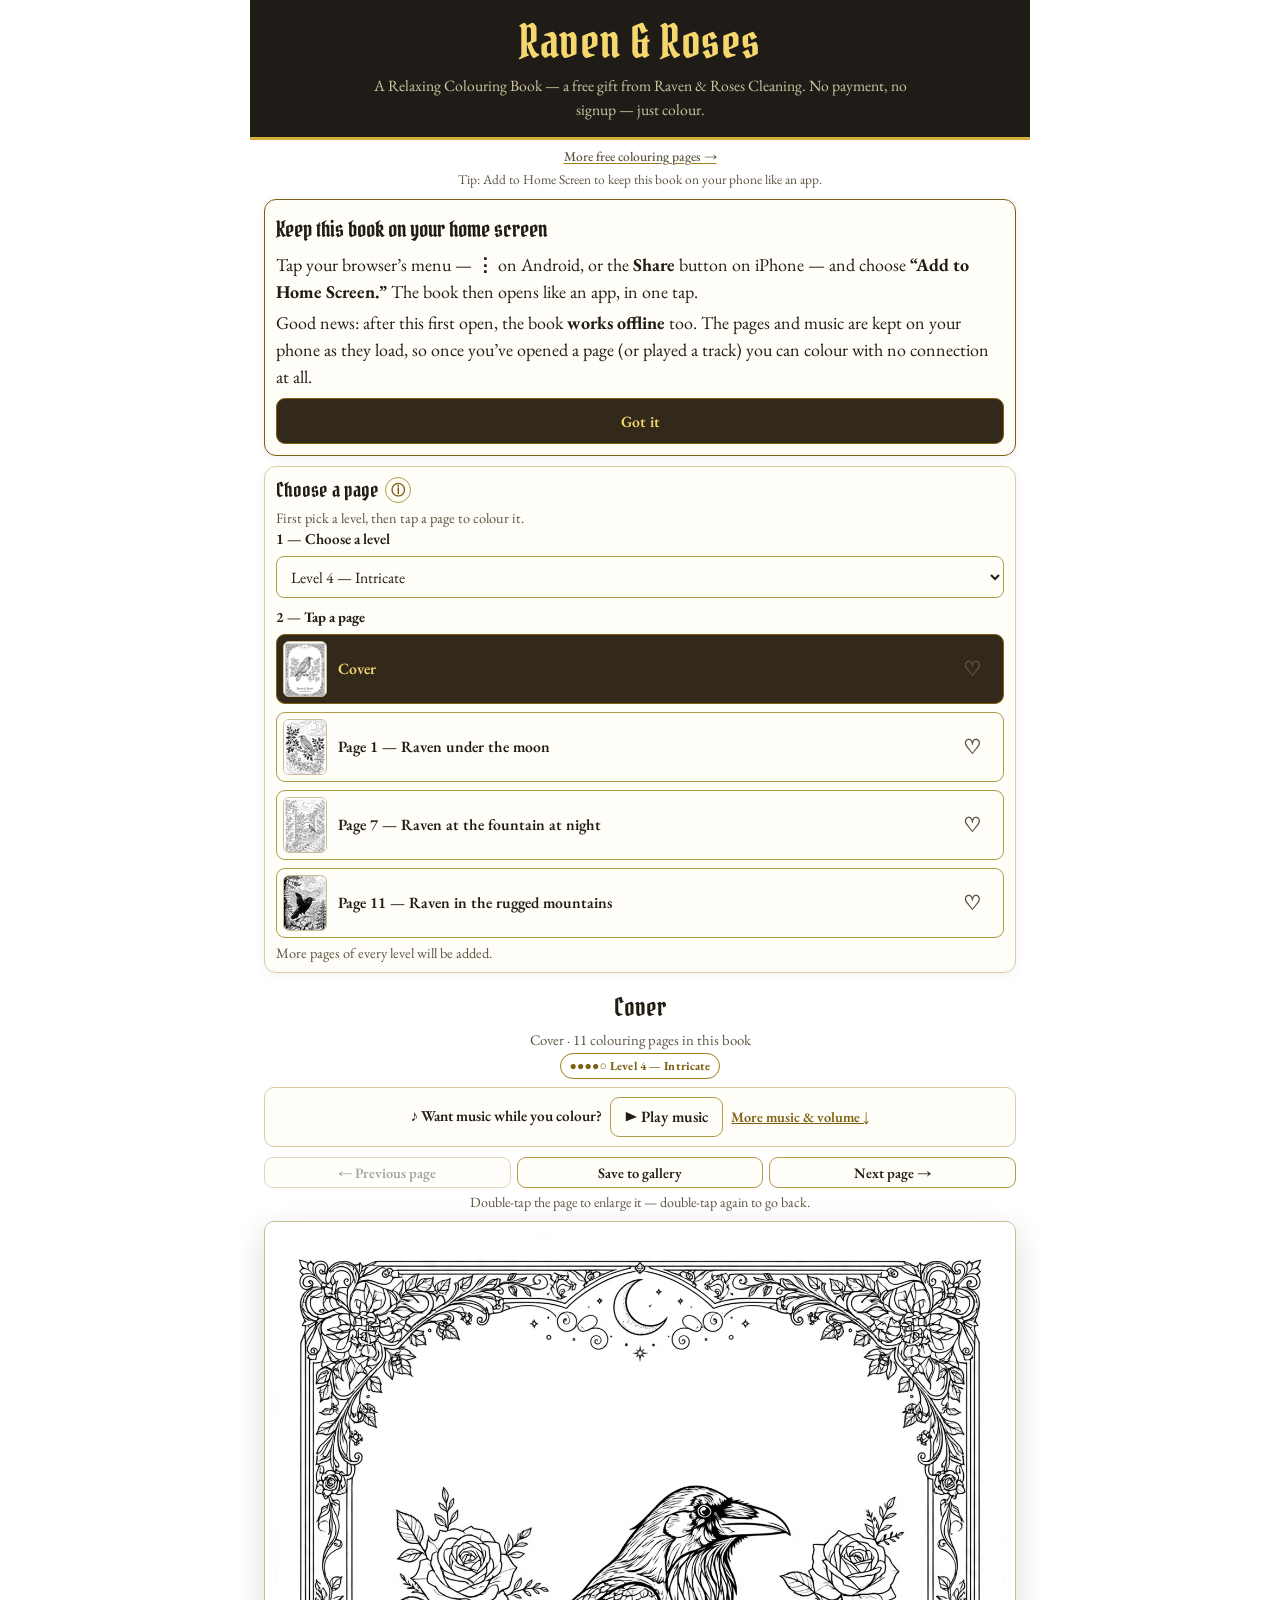
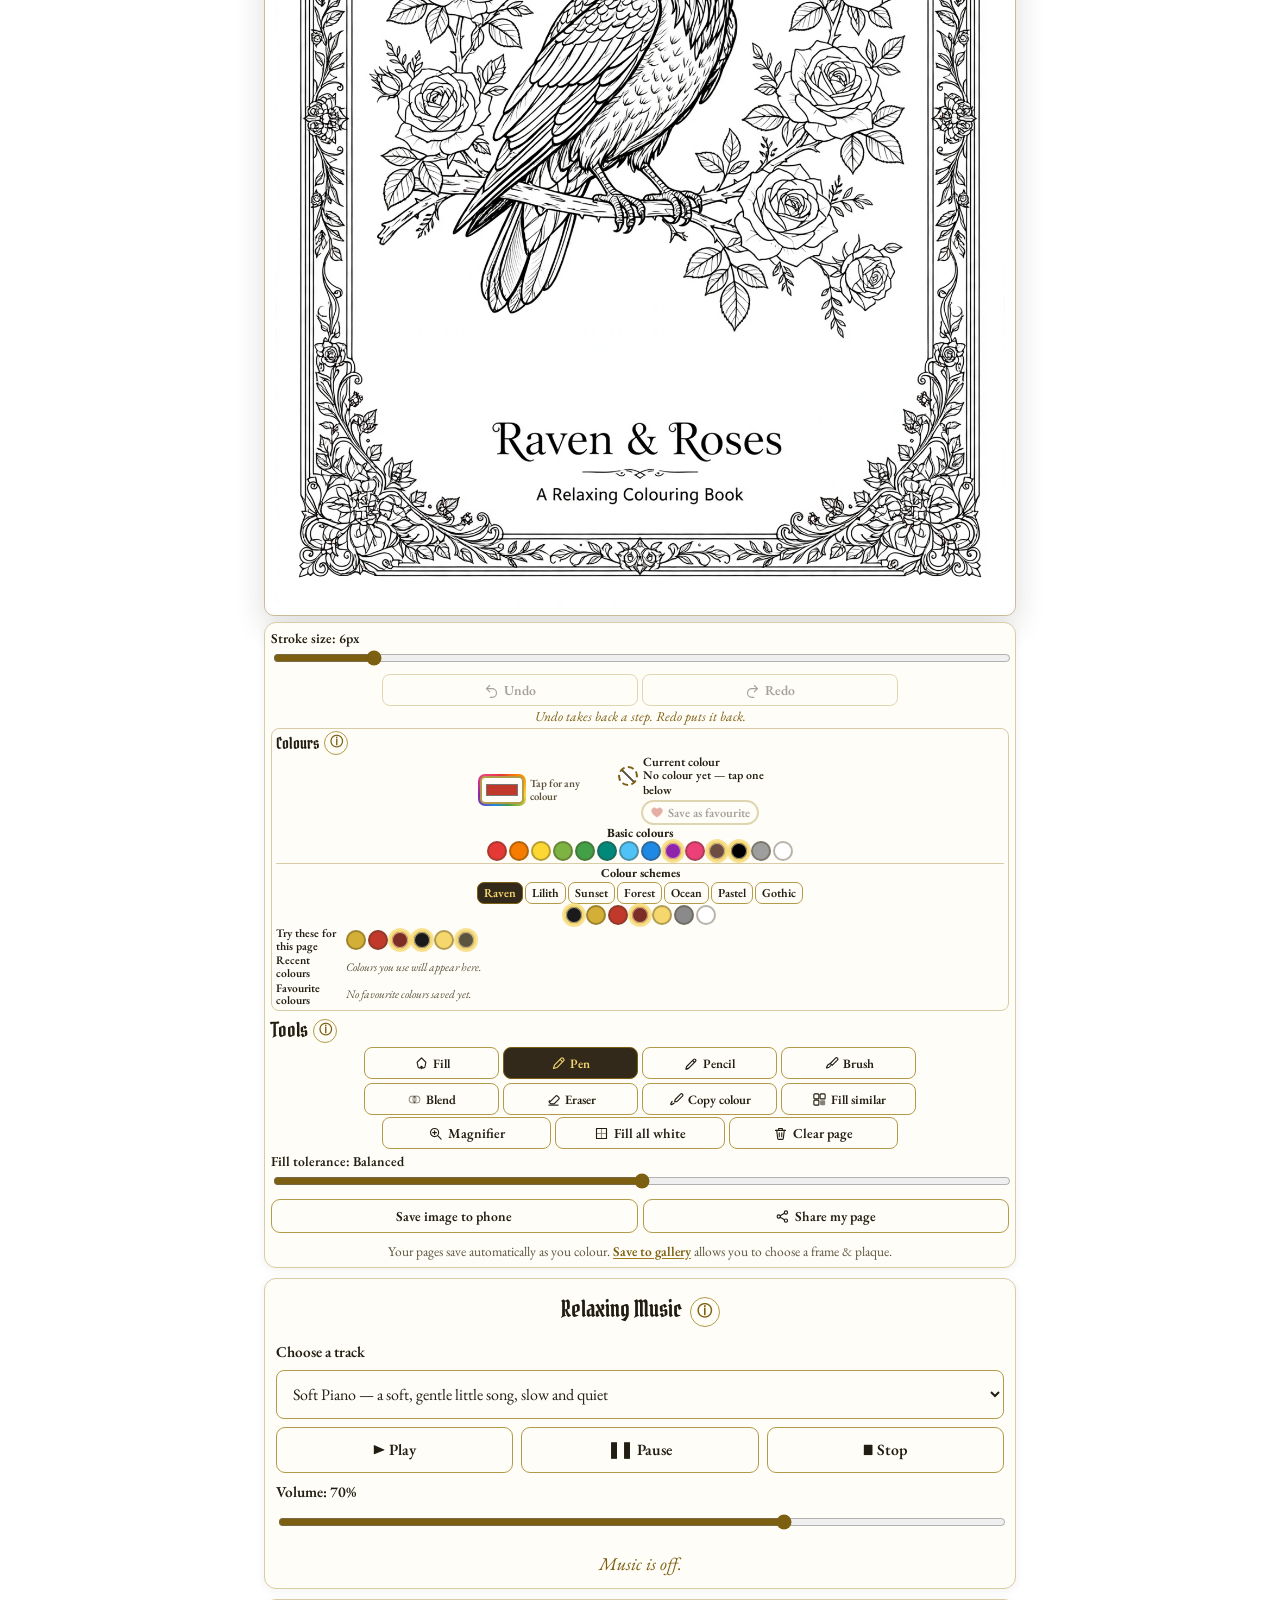
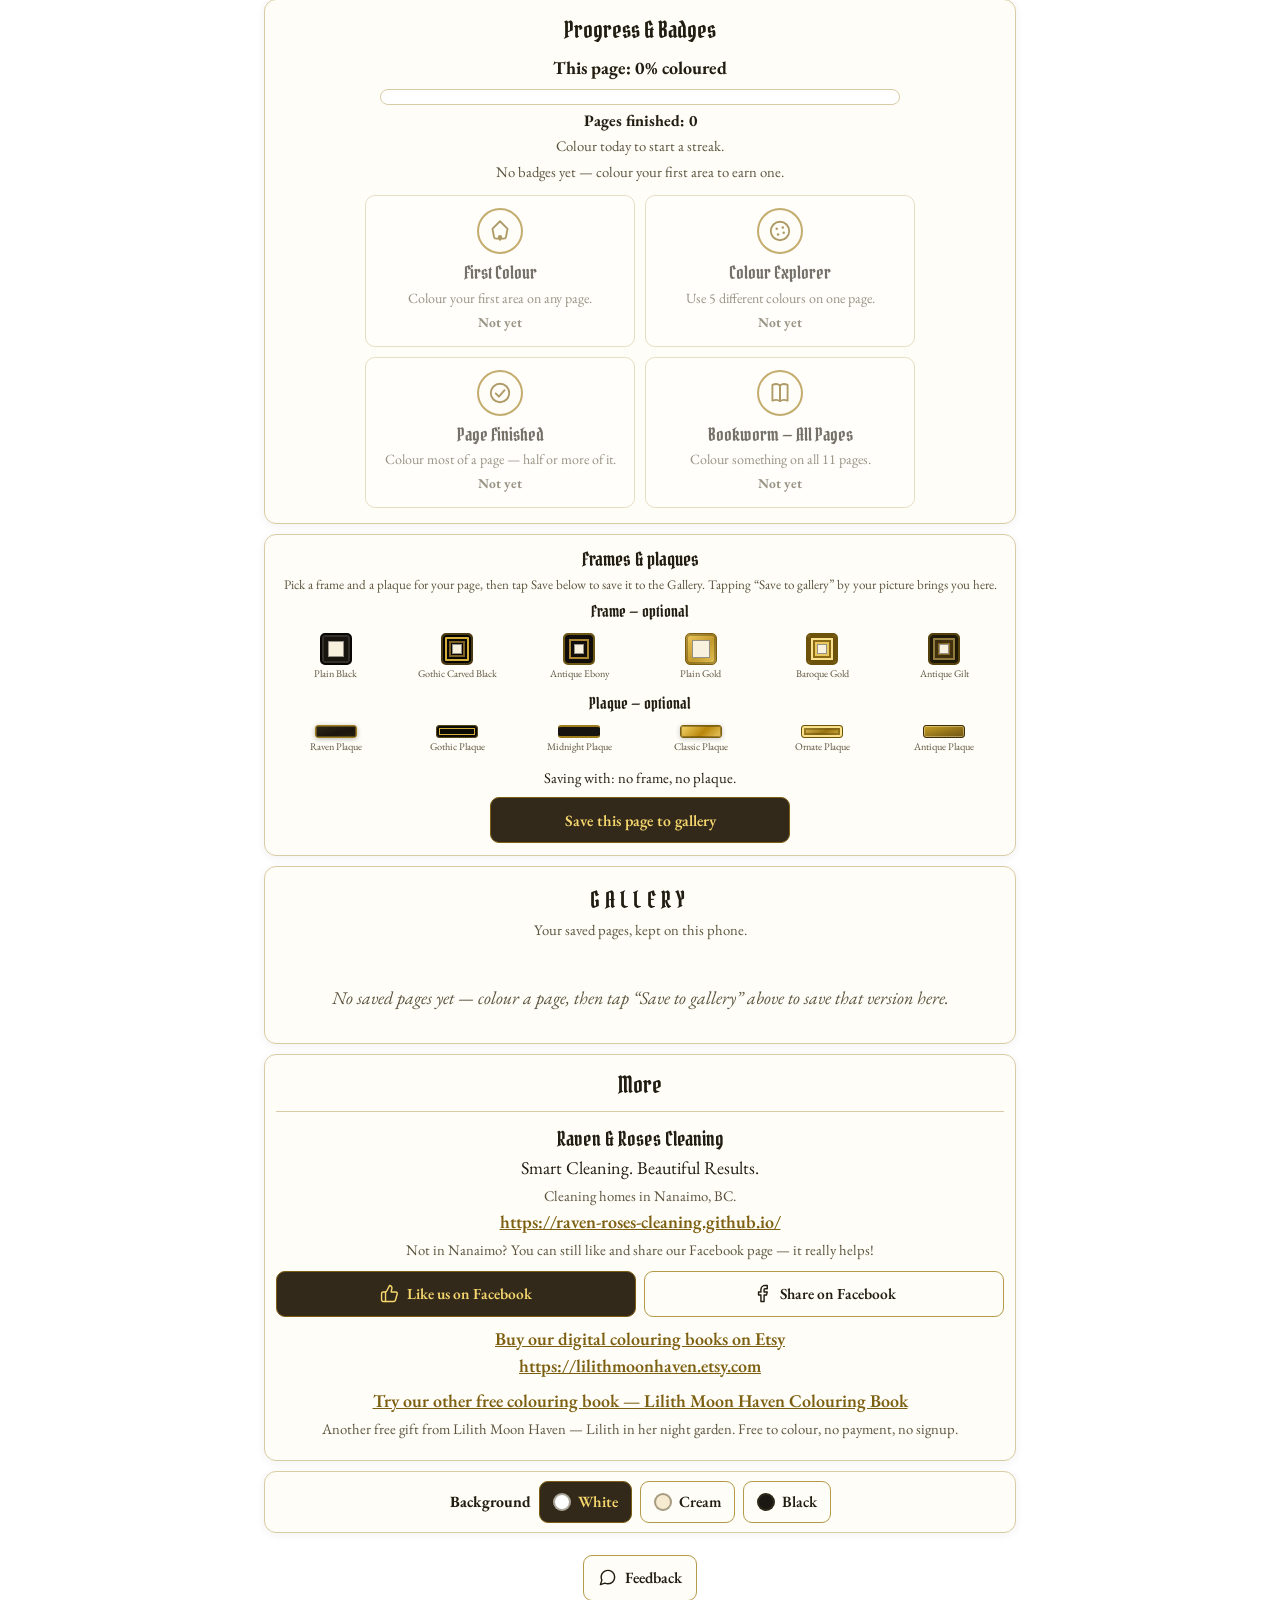
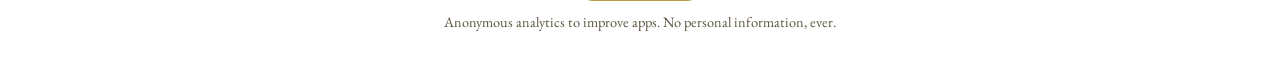
==== colouring-book/index.html @ a52bbf37 "Update colouring-book/index.html (Lilith link fix, tracker fix, Copy colour fix)" ====
<!doctype html>
<html lang="en">
<head>
<meta charset="utf-8">
<meta name="viewport" content="width=device-width, initial-scale=1, viewport-fit=cover">
<meta name="color-scheme" content="light dark">
<title>Raven &amp; Roses — A Relaxing Colouring Book</title>
<meta name="description" content="A free relaxing colouring book from Raven & Roses Cleaning. Colour on your phone — no payment, no signup.">
<!-- Share preview for THIS page — the colouring book itself, with its
     own cover picture. Without these, social sites fall back to
     whatever page is linked, which is how the cleaning website's
     Before/After faucet photo ended up as the preview when the book
     was shared. The image is the book's cover, kept in this app. -->
<meta property="og:type" content="website">
<meta property="og:title" content="Raven &amp; Roses — A Relaxing Colouring Book">
<meta property="og:description" content="A free relaxing colouring book from Raven &amp; Roses Cleaning. Colour on your phone — no payment, no signup.">
<meta property="og:image" content="assets/share-cover.jpg">
<meta property="og:image:type" content="image/jpeg">
<meta property="og:image:width" content="1200">
<meta property="og:image:height" content="1600">
<meta property="og:image:alt" content="Cover of Raven &amp; Roses — A Relaxing Colouring Book: a raven among roses, in line art ready to colour">
<meta name="twitter:card" content="summary_large_image">
<meta name="twitter:title" content="Raven &amp; Roses — A Relaxing Colouring Book">
<meta name="twitter:description" content="A free relaxing colouring book from Raven &amp; Roses Cleaning. Colour on your phone — no payment, no signup.">
<meta name="twitter:image" content="assets/share-cover.jpg">
<meta name="twitter:image:alt" content="Cover of Raven &amp; Roses — A Relaxing Colouring Book: a raven among roses, in line art ready to colour">
<link rel="icon" href="assets/icons/icon-192.png">
<link rel="manifest" href="assets/manifest.json">
<meta name="theme-color" content="#1b1814">
<meta name="mobile-web-app-capable" content="yes">
<meta name="apple-mobile-web-app-capable" content="yes">
<meta name="apple-mobile-web-app-status-bar-style" content="default">
<meta name="apple-mobile-web-app-title" content="Raven Colouring">
<link rel="apple-touch-icon" href="assets/icons/apple-touch-icon.png">
<script>
  /* Paper is the APP BACKGROUND (White / Cream / Black) — set it on
     <html> before first paint so a returning reader never sees a
     flash of the wrong background. The colouring pages themselves
     are never touched by this: they always stay original white. */
  (function () {
    var bg = null;
    try { bg = window.localStorage.getItem("ravenColouringV1:appBackground"); } catch (e) {}
    if (bg !== "white" && bg !== "cream" && bg !== "black") {
      bg = (window.matchMedia && window.matchMedia("(prefers-color-scheme: dark)").matches) ? "black" : "white";
    }
    document.documentElement.setAttribute("data-app-bg", bg);
  })();
</script>
<link rel="preconnect" href="https://fonts.googleapis.com">
<link rel="preconnect" href="https://fonts.gstatic.com" crossorigin>
<link href="https://fonts.googleapis.com/css2?family=Pirata+One&family=EB+Garamond:wght@400;500;600;700&display=swap" rel="stylesheet">
<style>
  :root{
    color-scheme: light;
    --bg:#f4efe3;
    --panel:#fffdf7;
    --panel-line:#d9cba3;
    --ink:#221d12;
    --ink-soft:#5c543f;
    --gold:#a07d1c;
    --gold-deep:#7c5f10;
    --gold-bright:#d4af37;
    --band:#1f1c17;
    --band-ink:#f5d76e;
    --band-soft:#cfc4a3;
    --btn:#fffdf7;
    --btn-ink:#221d12;
    --btn-line:#b49b4a;
    --btn-on:#33291a;
    --btn-on-ink:#f5d76e;
    --paper:#ffffff;
    --paper-line:#c9bd97;
    --shadow:0 10px 30px rgba(34,29,18,.16);
    --thumb-on:#7c5f10;
    /* Colours area only: in light mode it matches the panel, so
       nothing changes there; the lighter soft-black lives in the
       dark palette below, scoped to the Colours area alone. */
    --colours-bg:#fffdf7;
    --colours-line:#d9cba3;
  }
  @media (prefers-color-scheme: dark){
    :root{
      color-scheme: dark;
      /* One coherent SOFT BLACK palette for the whole app — warm
         charcoal-black, lifted just off pure black, the same family
         on every surface. Background, panels and buttons step up in
         small, clear increments so sections read as separate without
         any one grey washing over everything (the earlier mid-grey
         #4a4640 / #57534b palette did exactly that and looked wrong).
         The Colours area is only one small step lighter than its
         panel — still soft black — and black / very dark swatches
         stay visible on it through their pale-gold ring, not through
         a mismatched grey box. */
      --bg:#1b1814;
      --panel:#25221d;
      --panel-line:#7d6f4c;
      --ink:#f1e8cd;
      --ink-soft:#cabd9f;
      --gold:#d4af37;
      --gold-deep:#f5d76e;
      --band:#12100d;
      --btn:#332f28;
      --btn-ink:#f1e8cd;
      --btn-line:#96855a;
      --btn-on:#4a3a10;
      --btn-on-ink:#fbeeae;
      --paper:#ffffff; /* the colouring sheet itself is ALWAYS white */
      --paper-line:#6f5c24;
      --shadow:0 10px 30px rgba(0,0,0,.5);
      /* Colours area — one step lighter than the panel, still soft
         black, so the area is defined without breaking the palette. */
      --colours-bg:#2d2923;
      --colours-line:#7d6f4c;
    }
  }
  /* ---- Paper = the APP BACKGROUND, White / Cream / Black ----
     "Paper" is NOT the colouring page. It recolours the whole app
     around the pages — body background, panels, buttons and text —
     like a light / dark option with Cream added. The palettes below
     override BOTH system palettes (they come later in the sheet and
     outrank the :root rules above), so the tapped choice always
     wins, immediately, whatever the phone's own light/dark setting
     says. The colouring sheet itself (.paper / #canvas-wrap /
     #page-img) is NOT themed here: it stays original white with
     black line art in every background, so it can always be
     coloured. */
  html[data-app-bg="white"]{
    color-scheme: light;
    --bg:#ffffff;
    --panel:#fffdf7;
    --panel-line:#d9cba3;
    --ink:#221d12;
    --ink-soft:#5c543f;
    --gold:#a07d1c;
    --gold-deep:#7c5f10;
    --gold-bright:#d4af37;
    --band:#1f1c17;
    --band-ink:#f5d76e;
    --band-soft:#cfc4a3;
    --btn:#fffdf7;
    --btn-ink:#221d12;
    --btn-line:#b49b4a;
    --btn-on:#33291a;
    --btn-on-ink:#f5d76e;
    --paper-line:#c9bd97;
    --shadow:0 10px 30px rgba(34,29,18,.16);
    --thumb-on:#7c5f10;
    --colours-bg:#fffdf7;
    --colours-line:#d9cba3;
  }
  html[data-app-bg="cream"]{
    color-scheme: light;
    --bg:#f6ead0;
    --panel:#fffaf0;
    --panel-line:#cdb87f;
    --ink:#221d12;
    --ink-soft:#5c543f;
    --gold:#a07d1c;
    --gold-deep:#7c5f10;
    --gold-bright:#d4af37;
    --band:#1f1c17;
    --band-ink:#f5d76e;
    --band-soft:#cfc4a3;
    --btn:#fffaf0;
    --btn-ink:#221d12;
    --btn-line:#b49b4a;
    --btn-on:#33291a;
    --btn-on-ink:#f5d76e;
    --paper-line:#c9bd97;
    --shadow:0 10px 30px rgba(34,29,18,.16);
    --thumb-on:#7c5f10;
    --colours-bg:#fffaf0;
    --colours-line:#cdb87f;
  }
  html[data-app-bg="black"]{
    color-scheme: dark;
    --bg:#1b1814;
    --panel:#25221d;
    --panel-line:#7d6f4c;
    --ink:#f1e8cd;
    --ink-soft:#cabd9f;
    --gold:#d4af37;
    --gold-deep:#f5d76e;
    --band:#12100d;
    --btn:#332f28;
    --btn-ink:#f1e8cd;
    --btn-line:#96855a;
    --btn-on:#4a3a10;
    --btn-on-ink:#fbeeae;
    --paper-line:#6f5c24;
    --shadow:0 10px 30px rgba(0,0,0,.5);
    --colours-bg:#2d2923;
    --colours-line:#7d6f4c;
  }
  /* Gold-on-dark text accents that the system dark query used to
     supply — the Black app background needs them even on a phone
     whose own setting is light. */
  html[data-app-bg="black"] .status{color:var(--gold-bright)}
  html[data-app-bg="black"] .page-pick .page-pick-pct{color:var(--gold-bright)}
  html[data-app-bg="black"] .difficulty-tag{color:var(--gold-bright)}
  html[data-app-bg="black"] .badge.earned .badge-state{color:var(--gold-bright)}
  html[data-app-bg="black"] .fp-preview.fp-flash{box-shadow:0 0 0 3px var(--gold-bright),0 0 22px rgba(212,175,55,.5)}
  *{box-sizing:border-box}
  html{-webkit-text-size-adjust:100%}
  body{
    margin:0;background:var(--bg);color:var(--ink);
    font-family:"EB Garamond",Georgia,"Times New Roman",serif;
    font-size:1.125rem;
    line-height:1.5;
  }
  main{max-width:780px;margin:0 auto;padding:0 14px 44px}
  .serif{font-family:"Pirata One",Georgia,"Times New Roman",serif}

  /* Brand band */
  .band{
    background:var(--band);color:var(--band-ink);text-align:center;
    margin:0 -14px;padding:16px 14px 14px;
    border-bottom:3px solid var(--gold-bright);
  }
  .band .rule{
    letter-spacing:.22em;font-size:.78rem;font-weight:700;color:var(--gold-bright);
    border-top:1px solid rgba(212,175,55,.55);border-bottom:1px solid rgba(212,175,55,.55);
    display:inline-block;padding:5px 14px;margin-bottom:10px;
  }
  .band h1{margin:0;font-weight:400;font-size:clamp(2.1rem,7.5vw,2.9rem);line-height:1.12;letter-spacing:.01em}
  .band p{margin:6px auto 2px;max-width:34rem;color:var(--band-soft);font-size:.98rem}
  .band p strong{color:var(--band-ink);font-weight:600}
  /* Small Lilith link near the top — visible without scrolling, kept quiet */
  .top-lilith-link{
    text-align:center;margin:7px 8px 0;font-size:.84rem;line-height:1.4;color:var(--ink-soft);
  }
  .top-lilith-link a{
    color:var(--ink-soft);font-weight:500;text-decoration:underline;
    text-decoration-color:var(--gold);text-underline-offset:2px;text-decoration-thickness:1px;overflow-wrap:anywhere;
  }
  .top-lilith-link a:hover{color:var(--gold-deep)}
  /* Short, quiet Add to Home Screen tip near the top, where it is
     actually seen (moved up from the footer). */
  .top-tip{
    text-align:center;margin:4px 8px 0;font-size:.84rem;line-height:1.4;color:var(--ink-soft);
  }

  .panel{
    background:var(--panel);border:1px solid var(--panel-line);border-radius:12px;
    padding:11px;margin:10px 0;box-shadow:0 2px 10px rgba(34,29,18,.06);
  }
  .panel h2{font-family:"Pirata One",Georgia,"Times New Roman",serif;font-weight:400;font-size:1.45rem;margin:2px 0 6px;color:var(--ink)}
  /* Colours area — sits at the top of this panel, above Tools
     (colours are switched far more often than tools), as an inset one step
     lighter than the panel itself. In dark mode that step stays
     inside the same soft-black family as everything else, so the
     area reads as part of the app, not a grey patch; black / very
     dark swatches stay visible through their pale-gold ring. */
  .colours-panel{
    background:var(--colours-bg);border:1px solid var(--colours-line);border-radius:10px;
    padding:4px 6px 5px;margin:0 0 6px;
  }
  .colours-panel .head-row{margin-top:0 !important}
  .colours-panel .head-row h2{margin:0;font-size:1.18rem}
  /* Section heading with its own small info button */
  .head-row{display:flex;align-items:center;gap:8px}
  .head-row h2{margin:2px 0 6px}
  .head-row.center{justify-content:center}
  .info-btn{
    flex:none;width:30px;height:30px;min-height:30px;padding:0;border-radius:50%;
    font-size:.95rem;font-weight:700;line-height:1;color:var(--gold-deep);
  }
  .help-panel{
    border:1px solid var(--panel-line);border-radius:10px;background:var(--bg);
    padding:9px 12px;margin:4px 0 8px;font-size:.94rem;color:var(--ink);
  }
  .help-panel[hidden]{display:none}
  .help-panel p{margin:4px 0}
  .help-panel ul{margin:4px 0;padding-left:20px}
  .help-panel li{margin:2px 0}
  .note{color:var(--ink-soft);font-size:.92rem;margin:4px 0 10px}
  /* Inline "Save to gallery" link inside the Tools note — reads as
     part of the sentence, but is clearly tappable, and takes the
     reader up to the real "Save to gallery" button by the
     colouring page (see the click handler by that button). */
  .note a.inline-gallery-link{
    color:var(--gold-deep);font-weight:600;text-decoration:underline;
    text-decoration-color:var(--gold);text-underline-offset:2px;cursor:pointer;
  }
  .note a.inline-gallery-link:hover{color:var(--gold)}
  .note a.inline-gallery-link:focus-visible{outline:3px solid var(--gold-deep);outline-offset:2px;border-radius:3px}
  @media (prefers-color-scheme: dark){ .note a.inline-gallery-link{color:var(--gold-bright)} }
  html[data-app-bg="black"] .note a.inline-gallery-link{color:var(--gold-bright)}
  /* Brief gold flash on the real "Save to gallery" button when the
     Tools note link lands the reader on it, so the eye finds it. */
  #save-gallery-top-btn.btn-flash{box-shadow:0 0 0 3px var(--gold-deep),0 0 22px rgba(212,175,55,.55)}
  @media (prefers-color-scheme: dark){ #save-gallery-top-btn.btn-flash{box-shadow:0 0 0 3px var(--gold-bright),0 0 22px rgba(212,175,55,.5)} }
  html[data-app-bg="black"] #save-gallery-top-btn.btn-flash{box-shadow:0 0 0 3px var(--gold-bright),0 0 22px rgba(212,175,55,.5)}
  .status{color:var(--gold-deep);font-style:italic;min-height:1.3em;margin:6px 0 0}
  /* Tools status line — sits directly under Undo / Redo, above
     Colours, so what Undo / Redo (and the other tools) just did is
     seen straight away. It must ALWAYS be fully visible: normal
     wrapping, no fixed height, no overflow clipping and no
     truncation, centred in a column no wider than the button rows
     above it, so a long line wraps onto a second line in full
     instead of running off — or being cut off at — the edges. It
     never collapses away when empty either: setStatus() restores a
     short Undo / Redo hint instead of a blank, so the line and its
     place under the buttons are always there. */
  #status{
    display:block;width:100%;max-width:520px;height:auto;max-height:none;
    margin:6px auto 8px;padding:0 6px;text-align:center;
    line-height:1.45;min-height:1.45em;
    white-space:normal;overflow:visible;overflow-wrap:break-word;word-wrap:break-word;
  }
  /* Undo / Redo — above Colours, just under Stroke size */
  .undo-redo-row{margin-top:6px}
  /* Same for the frames & plaques save status: while it is empty
     it takes no space, so nothing leaves a gap under the Save
     button — its "Saved — …" line still shows when there is one. */
  #fp-save-status:empty{display:none}
  @media (prefers-color-scheme: dark){ .status{color:var(--gold-bright)} }

  label{display:block;margin:8px 0;font-weight:600;font-size:.95rem}
  select{
    font-family:inherit;
    width:100%;margin-top:6px;padding:12px;font-size:1rem;border-radius:8px;
    border:1px solid var(--btn-line);background:var(--btn);color:var(--btn-ink);
  }
  .row{display:flex;flex-wrap:wrap;gap:8px;align-items:center;justify-content:center}
  button{
    font-family:inherit;
    appearance:none;background:var(--btn);color:var(--btn-ink);
    border:1px solid var(--btn-line);border-radius:9px;
    padding:11px 14px;font-size:.98rem;font-weight:600;cursor:pointer;
    display:inline-flex;align-items:center;justify-content:center;text-align:center;gap:8px;min-height:46px;
  }
  button svg{width:19px;height:19px;flex:none}
  button:hover{border-color:var(--gold-deep)}
  button:disabled{opacity:.4;cursor:default}
  button.selected{background:var(--btn-on);color:var(--btn-on-ink);border-color:var(--gold-deep)}
  button.primary{background:var(--btn-on);color:var(--btn-on-ink);border-color:var(--gold-deep)}
  .nav-row{justify-content:space-between;margin-top:10px}
  .nav-row button{flex:1;justify-content:center}
  /* Double-tap hint — one small line above the colouring page,
     directly under the Previous / Save / Next row */
  .dbltap-hint{text-align:center;margin:8px 2px 0;font-size:.88rem;color:var(--ink-soft)}
  #sheet-area.enlarged .dbltap-hint{flex:none;margin:6px 2px}

  /* Page picker — a compact DOUBLE dropdown above the colouring page:
     first a level-only dropdown, then just that level's pages as
     small tappable rows with thumbnails. No long list of all pages. */
  .picker-compact{padding:8px 11px 9px;margin:8px 0}
  .picker-compact .head-row h2{font-size:1.28rem;margin:0}
  .picker-compact .head-row{gap:6px}
  .picker-compact .info-btn{width:26px;height:26px;min-height:26px;font-size:.85rem}
  .picker-compact .picker-intro{margin:1px 0 0;font-size:.9rem}
  .picker-compact .mixture-note{margin:4px 0 0;font-size:.9rem;text-align:left}
  .picker-compact label{margin:0}
  #level-select{
    margin-top:5px;padding:8px 10px;min-height:42px;font-size:.98rem;width:100%;
  }
  .picker-step{margin:8px 0 0;font-weight:700;font-size:.9rem;color:var(--ink)}
  /* Second half of the double dropdown: only the pages in the chosen
     level, each as one tappable row with its page picture + name. */
  #level-pages{display:flex;flex-direction:column;gap:8px;margin-top:6px}
  .page-pick{
    display:flex;align-items:center;gap:11px;width:100%;
    justify-content:flex-start;text-align:left;
    padding:6px 12px 6px 6px;min-height:56px;
  }
  .page-pick img{
    width:44px;height:56px;flex:none;display:block;background:#fff;
    object-fit:cover;object-position:top center;
    border:1px solid var(--paper-line);border-radius:6px;
  }
  .page-pick .page-pick-name{flex:1 1 auto;line-height:1.3}
  .page-pick .page-pick-pct{flex:none;font-size:.8rem;font-weight:700;color:var(--gold-deep)}
  @media (prefers-color-scheme: dark){ .page-pick .page-pick-pct{color:var(--gold-bright)} }
  .page-pick.selected{background:var(--btn-on);color:var(--btn-on-ink);border-color:var(--gold-deep)}
  .page-pick.selected .page-pick-pct{color:var(--btn-on-ink)}
  .picker-intro{margin-top:2px}
  /* Quiet music control right above the colouring page */
  .music-mini{
    display:flex;flex-wrap:wrap;gap:8px;align-items:center;justify-content:center;
    margin:0 0 10px;padding:9px 10px;border:1px solid var(--panel-line);border-radius:10px;background:var(--panel);
  }
  .music-mini-label{font-weight:600;font-size:.95rem}
  #music-mini-btn{padding:8px 14px;min-height:40px}
  .music-mini-more{color:var(--gold-deep);font-weight:600;font-size:.9rem}
  #sheet-area.enlarged .music-mini{display:none}
  .mixture-note{text-align:center;margin:8px 0 2px}
  .picker-section{margin-top:16px;padding-top:12px;border-top:1px solid var(--panel-line)}
  .picker-section-head{text-align:left;margin:0 0 4px}
  .picker-section-head h3{
    font-family:"Pirata One",Georgia,"Times New Roman",serif;font-weight:400;
    font-size:1.28rem;margin:0;color:var(--ink);display:flex;flex-wrap:wrap;align-items:baseline;gap:8px;
  }
  .picker-section-head h3 .diff-dots{color:var(--gold-deep);font-size:.78rem;letter-spacing:.16em}
  .picker-section-head h3 .diff-count{font-family:"EB Garamond",Georgia,serif;font-size:.88rem;font-weight:600;color:var(--ink-soft)}
  .picker-section-head p{margin:2px 0 0;color:var(--ink-soft);font-size:.92rem}
  .picker-cover .section-thumbs{max-width:190px}
  /* Page thumbnails */
  .thumbs{display:grid;grid-template-columns:repeat(4,1fr);gap:8px;margin-top:12px}
  .section-thumbs{display:grid;grid-template-columns:repeat(3,1fr);gap:12px;margin-top:10px}
  .thumb-card{display:flex;flex-direction:column;gap:6px;min-width:0}
  .thumb-caption{text-align:center;line-height:1.25}
  .thumb-title{display:block;font-size:.86rem;font-weight:600;color:var(--ink);overflow-wrap:anywhere}
  .difficulty-tag{
    display:inline-block;margin-top:4px;padding:3px 9px;border-radius:999px;
    border:1px solid var(--gold);color:var(--gold-deep);font-size:.76rem;font-weight:700;letter-spacing:.01em;
  }
  @media (prefers-color-scheme: dark){ .difficulty-tag{color:var(--gold-bright)} }
  .difficulty-line{margin:2px 0 0 !important}
  .difficulty-line .difficulty-tag{margin-top:0}
  .gallery-diff{margin:0 6px 2px !important;font-size:.84rem !important;font-weight:700;color:var(--gold-deep) !important}
  .thumb{
    padding:0;border-radius:8px;overflow:hidden;background:#fff;line-height:0;
    border:2px solid var(--panel-line);min-height:0;
  }
  .thumb img{width:100%;height:auto;display:block;background:#fff}
  .thumb.selected{border-color:var(--thumb-on);outline:2px solid var(--gold-bright)}
  .thumb{position:relative}
  .thumb-badge{
    position:absolute;right:4px;bottom:4px;line-height:1;
    background:var(--btn-on);color:var(--btn-on-ink);font-size:.72rem;font-weight:700;
    padding:4px 6px;border-radius:999px;border:1px solid var(--gold-deep);
    display:none;align-items:center;gap:3px;pointer-events:none;
  }
  .thumb-badge.show{display:inline-flex}
  .thumb-badge.done{background:var(--gold);color:#221d12}
  /* Suggested colours + music + gallery */
  #suggested-colours{display:flex;flex-wrap:wrap;justify-content:center;gap:3px;margin:2px 0 0;min-height:24px}
  #suggested-colours .swatch{width:24px;height:24px;min-height:24px}
  .music-row{justify-content:center;margin-top:8px}
  .music-row button{flex:1 1 0;min-width:0;justify-content:center}
  /* ---- Gallery WALL ----
     A large wall with GALLERY at the top. Saved pictures hang
     SMALL, two side by side — only the newest 4 by default, with
     a "Show all pictures" button under the wall for the rest, so
     the wall never grows into one very long scroll. Each wall
     item is ONLY its framed picture (its own chosen frame, or no
     frame) with its decorative plaque underneath — no buttons, no
     title / level / % text mashed in. Tapping a wall item opens
     it large (see .gallery-lightbox). */
  .gallery-wall{padding:18px 14px 16px}
  .gallery-wall-title{
    font-family:"Pirata One",Georgia,"Times New Roman",serif;font-weight:400;
    text-align:center;margin:2px 0 4px;color:var(--ink);
    font-size:clamp(2.4rem,10vw,3.4rem);letter-spacing:.22em;line-height:1.1;text-transform:uppercase;
  }
  .gallery-grid{display:grid;grid-template-columns:repeat(2,1fr);gap:18px 14px;margin-top:16px;align-items:start;justify-items:center}
  .wall-item{
    display:flex;flex-direction:column;align-items:center;min-width:0;width:100%;max-width:148px;
    cursor:pointer;background:transparent;border:none;padding:2px;border-radius:10px;
    font-family:inherit;text-align:center;
  }
  /* On a phone the wall pictures are smaller again — still in the
     same 2-column grid, still clear and easy to tap (well over
     100px wide), just not so large that only a couple fit on
     screen at once. Tap one and it opens large, as before. */
  @media (max-width:430px){
    .gallery-grid{gap:16px 10px}
    .wall-item{max-width:122px}
    .wall-item .gframe-black2,.wall-item .gframe-gold2{padding:9px}
    .wall-item .gframe-black3,.wall-item .gframe-gold3{padding:8px}
    .wall-item .plaque{font-size:.62rem;padding:3px 6px 4px}
  }
  .wall-item:hover{outline:1px solid var(--gold)}
  .wall-item:focus-visible{outline:3px solid var(--gold-deep);outline-offset:3px}
  .wall-item .gframe{display:block;width:100%;margin:0;line-height:0}
  .wall-item .gframe-none{margin:0;padding:0}
  .wall-item .gallery-thumb{position:relative;background:#fff;line-height:0;aspect-ratio:3/4;overflow:hidden;margin:0;box-shadow:0 0 0 1px var(--paper-line)}
  .wall-item .gallery-thumb img.base{width:100%;height:100%;object-fit:cover;display:block}
  .wall-item .gallery-thumb img.overlay{position:absolute;inset:0;width:100%;height:100%;object-fit:cover;display:block}
  /* Small on the wall, the wide antique frames wear a narrower
     band so the picture itself stays readable. The large view and
     downloads still use / draw the full-width frame. */
  .wall-item .gframe-black1{padding:6px}
  .wall-item .gframe-gold1{padding:5px}
  .wall-item .gframe-black2,.wall-item .gframe-gold2{padding:12px}
  .wall-item .gframe-black3,.wall-item .gframe-gold3{padding:10px}
  .wall-item .gfc{width:13px;height:13px}
  .wall-item .plaque{margin:8px auto 0;font-size:.68rem;padding:4px 8px 5px;line-height:1.3;max-width:96%}
  .gallery-tap-note{text-align:center;font-size:.8rem;color:var(--ink-soft);margin:12px 0 0;font-style:italic}
  .gallery-tap-note[hidden]{display:none}
  /* ---- Gallery large view (lightbox) ----
     One saved picture, large — framed picture + plaque — with all
     its options here, and nowhere on the small wall items. */
  .gallery-lightbox{position:fixed;inset:0;z-index:90;display:flex;align-items:flex-start;justify-content:center;overflow-y:auto;padding:14px 10px 24px;background:rgba(12,10,7,.86)}
  .gallery-lightbox[hidden]{display:none}
  .lb-panel{background:var(--panel);color:var(--ink);border:1px solid var(--panel-line);border-radius:14px;box-shadow:var(--shadow);width:100%;max-width:540px;margin:auto;padding:14px 14px 16px;text-align:center;position:relative}
  .lb-close-row{display:flex;justify-content:flex-start;margin:0 0 6px}
  .lb-title{font-family:"Pirata One",Georgia,"Times New Roman",serif;font-weight:400;font-size:1.35rem;margin:2px 0 10px;color:var(--ink)}
  .lb-frame-holder{max-width:430px;margin:0 auto}
  .lb-frame-holder .gframe{display:block;margin:0;width:100%;line-height:0}
  .lb-frame-holder .gframe-none{margin:0;padding:0}
  .lb-frame-holder .gallery-thumb{position:relative;background:#fff;line-height:0;aspect-ratio:3/4;overflow:hidden;margin:0;box-shadow:0 0 0 1px var(--paper-line)}
  .lb-frame-holder .gallery-thumb img.base{width:100%;height:100%;object-fit:cover;display:block}
  .lb-frame-holder .gallery-thumb img.overlay{position:absolute;inset:0;width:100%;height:100%;object-fit:cover;display:block}
  .lb-panel .plaque{margin:10px auto 2px}
  .lb-actions{display:grid;grid-template-columns:1fr 1fr;gap:8px;margin:14px 0 2px}
  .lb-actions button{justify-content:center;min-width:0}
  .lb-actions .lb-delete{grid-column:auto}
  /* Download links — real <a download> links dressed as the
     other action buttons. They are armed with a finished file
     URL when this picture's view opens (see prepareLbDownloads),
     so a tap on a ready link is a plain direct download. A tap
     that arrives before its file is ready is stopped, but not
     stranded: the file is made and downloaded the moment it is
     ready, and the status line below the buttons, inside this
     view, says what is happening — never only the gallery status
     behind this overlay, where it could not be seen. */
  .lb-actions a.lb-dl-btn{
    font-family:inherit;background:var(--btn);color:var(--btn-ink);
    border:1px solid var(--btn-line);border-radius:9px;
    padding:11px 14px;font-size:.98rem;font-weight:600;cursor:pointer;
    display:inline-flex;align-items:center;justify-content:center;text-align:center;gap:8px;min-height:46px;
    text-decoration:none;min-width:0;
  }
  .lb-actions a.lb-dl-btn:hover{border-color:var(--gold-deep)}
  .lb-actions a.lb-dl-btn[aria-disabled="true"]{opacity:.55;cursor:default}
  #lb-download-status{margin:8px 0 0}
  #lb-download-status:empty{display:none}
  html.lb-lock,body.lb-lock{overflow:hidden}
  .gallery-empty{color:var(--ink-soft);font-style:italic;text-align:center;margin:10px 0 2px}
  /* Gallery header action — ONE row under "Your saved pages, kept
     on this phone.": Delete gallery on its own. (Frame and plaque
     are changed per picture, inside that picture's large view —
     see .lb-change.) Shown only while the Gallery has pages (see
     renderGallery). */
  .gallery-actions{display:flex;gap:6px;justify-content:center;margin:10px 0 2px}
  .gallery-actions[hidden]{display:none}
  .gallery-actions button{flex:0 1 auto;min-width:0;justify-content:center;padding:10px 20px;font-size:.9rem;line-height:1.15;text-align:center;gap:5px}
  .gallery-actions button svg{width:16px;height:16px}
  .gallery-confirm{text-align:center}
  .gallery-confirm p{margin:4px 0 10px;font-weight:600}
  .gallery-confirm .row{gap:8px}
  .gallery-confirm .row button{flex:1 1 0;min-width:0;justify-content:center}
  .gallery-item-actions{display:grid;grid-template-columns:1fr 1fr;gap:6px;margin:0 8px 10px}
  .gallery-item-actions button{min-width:0;justify-content:center;padding:8px 4px;min-height:42px;font-size:.88rem;line-height:1.15;text-align:center}
  .gallery-item-actions button svg{width:16px;height:16px}
  /* The "No plaque" chip carries its word, centred */
  .plaque-chip.fsw-none{display:flex;align-items:center;justify-content:center;font-size:.78rem;font-weight:700;width:46px;padding:0}
  /* ---- Frames for saved gallery pictures ----
     Each saved version wears its own frame, chosen per picture from
     six black-and-gold styles — three black, three gold, no other
     colours. In each colour there is ONE plain frame, kept simple,
     and TWO 17th-century antique gothic frames: ornate, carved,
     aged, dark or gilded, in the way frames looked in the 1600s.
     The frame is pure CSS: layered borders, inset gold pinstripes,
     stepped carved moulding, fine beaded texture, dark matting and
     a small diamond medallion inlaid at each corner — no images
     needed. The corner medallions are PART of the frame: each one
     sits centred in the corner of the moulding band itself, wholly
     inside the frame's outer edge, never floating off the corner.
     The plain frames wear no corner medallions at all. The choice
     is saved with the gallery entry on this phone, so it is still
     there when they come back. */
  .gframe{position:relative;margin:10px 10px 2px;padding:11px;line-height:0}
  .gframe .gallery-thumb{box-shadow:0 0 0 1px rgba(0,0,0,.35)}
  .gfc{position:absolute;width:14px;height:14px;z-index:3;pointer-events:none;color:#d4af37}
  .gfc::before{content:"";position:absolute;inset:0;border:0 solid currentColor}
  .gfc::after{content:"";position:absolute;top:50%;left:50%;width:6px;height:6px;background:currentColor;transform:translate(-50%,-50%) rotate(45deg)}
  .gfc.tl{top:3px;left:3px}.gfc.tr{top:3px;right:3px}.gfc.bl{bottom:3px;left:3px}.gfc.br{bottom:3px;right:3px}
  .gfc.tl::before{border-top-width:2px;border-left-width:2px}
  .gfc.tr::before{border-top-width:2px;border-right-width:2px}
  .gfc.bl::before{border-bottom-width:2px;border-left-width:2px}
  .gfc.br::before{border-bottom-width:2px;border-right-width:2px}
  /* Plain Black — the one plain black frame: flat, simple, smooth,
     no carving, no corner flourishes */
  .gframe-black1{background:#181410;border:2px solid #070605;box-shadow:inset 0 0 0 2px rgba(241,232,205,.13),0 2px 8px rgba(0,0,0,.35)}
  .gframe-black1 .gallery-thumb{box-shadow:0 0 0 1px rgba(0,0,0,.85)}
  .gframe-black1 .gfc{display:none}
  /* Antique gothic black frames — 17th-century carved ebony. These
     are WIDE, deep and heavily ornamented, so they can never be
     mistaken for the thin plain frame. The moulding is drawn as
     concentric stepped rings that run unbroken around all four
     sides; Gothic Carved Black adds a fine gilt beading texture in
     the innermost step of the moulding and bright stepped gilt
     rings; Antique Ebony is carved with diagonal fluting and dim,
     tarnished bronze double lines — visibly older and duller than
     the carved one. */
  .gframe-black2{background-color:#0d0a07;background-image:radial-gradient(circle,rgba(233,200,96,.9) 1.1px,rgba(212,175,55,.35) 1.9px,transparent 2.7px),linear-gradient(150deg,#241c11,#0d0a07 55%,#191309);background-size:9px 9px,100% 100%;border:3px solid #4a3a14;padding:26px;box-shadow:inset 0 0 0 3px #050403,inset 0 0 0 6px #d4af37,inset 0 0 0 9px #0a0806,inset 0 0 0 12px #92742a,inset 0 0 0 15px #0a0806,inset 0 0 0 18px rgba(212,175,55,.55),inset 0 0 0 21px #0a0806,inset 0 0 26px rgba(0,0,0,.85),0 2px 8px rgba(0,0,0,.35)}
  .gframe-black2 .gallery-thumb{box-shadow:0 0 0 2px rgba(212,175,55,.85)}
  .gframe-black2 .gfc{width:20px;height:20px}
  .gframe-black2 .gfc::before{border-width:0}
  .gframe-black2 .gfc.tl::before{border-top-width:3px;border-left-width:3px}
  .gframe-black2 .gfc.tr::before{border-top-width:3px;border-right-width:3px}
  .gframe-black2 .gfc.bl::before{border-bottom-width:3px;border-left-width:3px}
  .gframe-black2 .gfc.br::before{border-bottom-width:3px;border-right-width:3px}
  .gframe-black2 .gfc::after{width:8px;height:8px}
  .gframe-black3{background-color:#100d0a;background-image:radial-gradient(120px 60px at 18% 8%,rgba(122,90,32,.4),transparent 70%),radial-gradient(140px 76px at 84% 92%,rgba(122,90,32,.32),transparent 70%),repeating-linear-gradient(45deg,rgba(233,209,137,.13) 0 3px,transparent 3px 9px),linear-gradient(168deg,#1d1811,#0f0d0a 60%,#171208);background-size:auto,auto,auto,100% 100%;border:2px solid #6d5716;padding:23px;box-shadow:inset 0 0 0 2px #000,inset 0 0 0 6px #171208,inset 0 0 0 8px rgba(195,154,53,.85),inset 0 0 0 12px #100d0a,inset 0 0 0 14px rgba(195,154,53,.45),inset 0 0 30px rgba(0,0,0,.9),0 2px 8px rgba(0,0,0,.3)}
  .gframe-black3::before{content:"";position:absolute;inset:9px;border:2px solid rgba(195,154,53,.55);box-shadow:inset 0 0 0 4px #100d0a,inset 0 0 0 6px rgba(195,154,53,.3);pointer-events:none;z-index:2}
  .gframe-black3 .gallery-thumb{box-shadow:0 0 0 2px rgba(195,154,53,.9)}
  .gframe-black3 .gfc{width:18px;height:18px;color:#c39a35}
  .gframe-black3 .gfc::after{width:7px;height:7px}
  /* Plain Gold — the one plain gold frame: smooth gold, simple,
     no carving, no corner flourishes */
  .gframe-gold1{background:linear-gradient(135deg,#eec95c,#c39a2e 55%,#e5c558);border:1px solid #7c5f10;padding:9px;box-shadow:inset 0 0 0 2px rgba(60,44,4,.35),0 2px 8px rgba(0,0,0,.3)}
  .gframe-gold1 .gallery-thumb{box-shadow:0 0 0 2px #2a2005}
  .gframe-gold1 .gfc{display:none}
  /* Antique gothic gold frames — 17th-century baroque gilding:
     carved grooves, beaded texture, tarnished aged gold with dark
     worn places where the centuries have rubbed it */
  .gframe-gold2{background-color:#a37f1d;background-image:radial-gradient(circle,rgba(58,42,5,.85) 1.1px,rgba(58,42,5,.3) 1.9px,transparent 2.7px),linear-gradient(150deg,#e9c860,#9a7414 30%,#f5d76e 48%,#8a6a14 66%,#dcbb4e);background-size:9px 9px,100% 100%;border:2px solid #6d520c;padding:26px;box-shadow:inset 0 0 0 4px #6d520c,inset 0 0 0 8px #f9e08a,inset 0 0 0 12px #8a6a14,inset 0 0 0 16px #e9c860,inset 0 0 0 20px rgba(60,44,4,.7),0 2px 8px rgba(0,0,0,.35)}
  .gframe-gold2 .gallery-thumb{box-shadow:0 0 0 2px #241a04}
  .gframe-gold2 .gfc{width:20px;height:20px}
  .gframe-gold2 .gfc::before{border-width:0}
  .gframe-gold2 .gfc.tl::before{border-top-width:3px;border-left-width:3px}
  .gframe-gold2 .gfc.tr::before{border-top-width:3px;border-right-width:3px}
  .gframe-gold2 .gfc.bl::before{border-bottom-width:3px;border-left-width:3px}
  .gframe-gold2 .gfc.br::before{border-bottom-width:3px;border-right-width:3px}
  .gframe-gold2 .gfc::after{width:8px;height:8px}
  .gframe-gold3{background-color:#7d5f16;background-image:radial-gradient(130px 66px at 22% 12%,rgba(40,29,4,.55),transparent 70%),radial-gradient(150px 80px at 80% 88%,rgba(40,29,4,.45),transparent 70%),radial-gradient(90px 50px at 68% 22%,rgba(240,214,120,.16),transparent 70%),repeating-linear-gradient(45deg,rgba(20,14,2,.16) 0 3px,transparent 3px 9px),linear-gradient(165deg,#a8871f,#7d5f16 45%,#8a6a14 72%,#54400c);background-size:auto,auto,auto,auto,100% 100%;border:2px solid #54400c;padding:23px;box-shadow:inset 0 0 0 3px rgba(20,14,2,.9),inset 0 0 0 7px rgba(240,214,120,.45),inset 0 0 0 11px rgba(20,14,2,.6),inset 0 0 0 15px rgba(146,114,40,.55),inset 0 0 24px rgba(40,29,4,.5),0 2px 8px rgba(0,0,0,.3)}
  .gframe-gold3 .gallery-thumb{box-shadow:0 0 0 2px rgba(20,14,2,.85)}
  .gframe-gold3 .gfc{width:18px;height:18px}
  .gframe-gold3 .gfc::after{width:7px;height:7px}
  .gframe-gold2 .gfc,.gframe-gold3 .gfc{color:#33270a}
  /* Frame swatches are miniature FRAMES, not filled squares: each
     one has a pale picture centre, and the border around it wears
     the frame's real width and carving — thin and smooth for the
     two plain frames, thick, beaded or fluted for the antique
     gothic ones — so the six look different even at swatch size. */
  .fsw{position:relative;overflow:hidden;width:38px;height:38px;min-height:38px;padding:0;border-radius:5px;flex:none}
  .fsw:not(.fsw-none)::after{content:"";position:absolute;inset:7px;background:#f7f1de;border:1px solid rgba(0,0,0,.4);pointer-events:none}
  .fsw-black2:not(.fsw-none)::after,.fsw-black3:not(.fsw-none)::after,.fsw-gold2:not(.fsw-none)::after,.fsw-gold3:not(.fsw-none)::after{inset:11px}
  .fsw.sel{outline:3px solid #7c5f10;outline-offset:2px}
  .fsw-black1{background:#181410;border:2px solid #070605;box-shadow:inset 0 0 0 2px rgba(241,232,205,.13)}
  .fsw-black2{background-color:#0d0a07;background-image:radial-gradient(circle,rgba(233,200,96,.9) 1px,rgba(212,175,55,.35) 1.6px,transparent 2.3px),linear-gradient(150deg,#241c11,#0d0a07 60%,#191309);background-size:8px 8px,100% 100%;border:2px solid #4a3a14;box-shadow:inset 0 0 0 2px #050403,inset 0 0 0 4px #d4af37,inset 0 0 0 6px #0a0806,inset 0 0 0 8px rgba(146,114,40,.85),inset 0 0 0 10px #0a0806}
  .fsw-black3{background-color:#100d0a;background-image:repeating-linear-gradient(45deg,rgba(233,209,137,.16) 0 2px,transparent 2px 7px),linear-gradient(168deg,#1d1811,#0f0d0a 65%,#171208);background-size:auto,100% 100%;border:2px solid #6d5716;box-shadow:inset 0 0 0 4px #100d0a,inset 0 0 0 6px rgba(195,154,53,.85),inset 0 0 0 9px #100d0a,inset 0 0 0 11px rgba(195,154,53,.4)}
  .fsw-gold1{background:linear-gradient(135deg,#eec95c,#c39a2e 55%,#e5c558);border:1px solid #7c5f10;box-shadow:inset 0 0 0 2px rgba(60,44,4,.35)}
  .fsw-gold2{background-color:#a37f1d;background-image:radial-gradient(circle,rgba(58,42,5,.85) 1px,rgba(58,42,5,.3) 1.6px,transparent 2.3px),linear-gradient(150deg,#e9c860,#9a7414 55%,#dcbb4e);background-size:8px 8px,100% 100%;border:2px solid #6d520c;box-shadow:inset 0 0 0 3px #6d520c,inset 0 0 0 5px #f9e08a,inset 0 0 0 7px #8a6a14,inset 0 0 0 9px #e9c860,inset 0 0 0 11px rgba(60,44,4,.65)}
  .fsw-gold3{background-color:#7d5f16;background-image:radial-gradient(20px 12px at 25% 20%,rgba(40,29,4,.55),transparent 70%),repeating-linear-gradient(45deg,rgba(20,14,2,.18) 0 2px,transparent 2px 7px),linear-gradient(165deg,#a8871f,#7d5f16 60%,#54400c);background-size:auto,auto,100% 100%;border:2px solid #54400c;box-shadow:inset 0 0 0 3px rgba(20,14,2,.9),inset 0 0 0 5px rgba(240,214,120,.45),inset 0 0 0 8px rgba(20,14,2,.6),inset 0 0 0 10px rgba(146,114,40,.55)}
  /* No frame chosen yet — the picture sits plain, with no frame at
     all, until its owner picks one. No default is ever applied. */
  .gframe-none{position:relative;margin:10px 10px 2px;padding:0;line-height:0;background:transparent;border:none;box-shadow:none}
  .gframe-none .gallery-thumb{box-shadow:0 0 0 1px var(--paper-line)}
  .gframe-none .gfc{display:none}
  /* Frame / plaque choice grids — used by the frame / plaque
     changer inside the Gallery large view (the frames & plaques
     picker above the Gallery has its own compact tiles, below). */
  .frame-choices{display:grid;grid-template-columns:repeat(3,1fr);gap:6px;margin:8px 0 2px}
  .frame-choice{
    flex-direction:column;gap:5px;padding:7px 4px 6px;min-height:0;font-size:.84rem;line-height:1.25;
  }
  .frame-choice .fsw{width:32px;height:32px;min-height:32px}
  .frame-choice .fsw:not(.fsw-none)::after{inset:6px}
  .frame-choice .fsw-black2:not(.fsw-none)::after,.frame-choice .fsw-black3:not(.fsw-none)::after,.frame-choice .fsw-gold2:not(.fsw-none)::after,.frame-choice .fsw-gold3:not(.fsw-none)::after{inset:10px}
  /* Frames & plaques — the ONE frames section in the book, in its
     own small panel directly above the Gallery, always visible on
     scroll-down. This is where a frame and a plaque are picked for
     the page being saved: every tile is a button, "No frame" and
     "No plaque" come first in their rows, and the Save button at
     the bottom of this section saves the current page to the
     Gallery with the picks (or with none). The middle "Save to
     gallery" button by the colouring page only LINKS here — it
     smooth-scrolls to this section and flashes it once. The tiles
     reuse the swatch / chip skins (.fsw-*, .plaque-chip, .pq-*) at
     a small size, with tight gaps, so the section stays compact. */
  .fp-preview{padding:10px 12px 12px;text-align:center}
  .fp-preview h2{font-family:"Pirata One",Georgia,"Times New Roman",serif;font-weight:400;font-size:1.2rem;margin:0 0 2px;color:var(--ink)}
  .fp-note{font-size:.82rem;line-height:1.35;color:var(--ink-soft);margin:0 0 2px}
  .fp-label{font-family:"Pirata One",Georgia,"Times New Roman",serif;font-weight:400;font-size:.98rem;color:var(--ink);margin:7px 0 3px}
  .fp-grid{display:grid;grid-template-columns:repeat(6,1fr);gap:4px}
  .fp-note[hidden]{display:none}
  .fp-tile{display:flex;flex-direction:column;align-items:center;gap:3px;min-width:0}
  button.fp-tile{
    padding:5px 1px 4px;min-height:0;background:transparent;border:1px solid transparent;
    border-radius:8px;font-weight:400;justify-content:flex-start;
  }
  button.fp-tile:hover{border-color:var(--gold)}
  button.fp-tile.sel{background:var(--btn-on);border-color:var(--gold-deep)}
  button.fp-tile.sel .fp-name{color:var(--btn-on-ink)}
  .fp-tile .fsw{width:32px;height:32px;min-height:32px}
  .fp-tile .fsw:not(.fsw-none)::after{inset:6px}
  .fp-tile .fsw-black2:not(.fsw-none)::after,.fp-tile .fsw-black3:not(.fsw-none)::after,.fp-tile .fsw-gold2:not(.fsw-none)::after,.fp-tile .fsw-gold3:not(.fsw-none)::after{inset:9px}
  .fp-tile .fsw.fsw-none{width:32px;min-width:32px;height:32px;min-height:32px;padding:0;font-size:.62rem;display:flex;align-items:center;justify-content:center}
  .fp-tile .plaque-chip{width:42px;height:13px}
  .fp-tile .plaque-chip.fsw-none{width:42px;height:13px;display:flex;align-items:center;justify-content:center;font-size:.58rem;padding:0;min-width:0}
  .fp-name{font-size:.64rem;line-height:1.2;color:var(--ink-soft)}
  .fp-summary{font-size:.92rem;color:var(--ink);margin:9px 0 0}
  /* Live preview — pops up at the TOP of this same section when
     "Save to gallery" is tapped, and stays on screen WITH the
     frame / plaque options below it: one compact view, no going
     back and no scrolling between picture and options. It shows
     THEIR current coloured picture (base + their colouring
     overlay) wearing the frame / plaque picked below, and updates
     in place as different tiles are tapped. Kept small on purpose
     so preview + both option rows + Save fit a phone screen
     together. The frame around it is for JUST the picture, with
     the plaque under it — exactly as it will hang in the Gallery. */
  .fp-live{margin:4px auto 0;max-width:280px;text-align:center}
  .fp-live[hidden]{display:none}
  .fp-live-title{font-weight:700;font-size:.92rem;margin:0 0 4px;color:var(--ink)}
  .fp-live-holder{width:148px;max-width:148px;margin:0 auto;line-height:0}
  .fp-live-holder .gframe{display:block;width:100%;margin:0;line-height:0}
  .fp-live-holder .gframe-none{margin:0;padding:0}
  .fp-live-holder .gallery-thumb{position:relative;background:#fff;line-height:0;aspect-ratio:3/4;overflow:hidden;margin:0;display:block;box-shadow:0 0 0 1px var(--paper-line)}
  .fp-live-holder .gallery-thumb img.base{width:100%;height:100%;object-fit:cover;display:block}
  .fp-live-holder .gallery-thumb img.overlay{position:absolute;inset:0;width:100%;height:100%;object-fit:cover;display:block}
  .fp-live-holder .gframe-black1{padding:6px}
  .fp-live-holder .gframe-gold1{padding:5px}
  .fp-live-holder .gframe-black2,.fp-live-holder .gframe-gold2{padding:12px}
  .fp-live-holder .gframe-black3,.fp-live-holder .gframe-gold3{padding:10px}
  .fp-live-holder .gfc{width:13px;height:13px}
  .fp-live .plaque{margin:6px auto 0;font-size:.68rem;padding:4px 8px 5px;line-height:1.3;max-width:96%}
  .fp-live .plaque[hidden]{display:none}
  .fp-live-hint{font-size:.78rem;line-height:1.3;color:var(--ink-soft);margin:5px 0 0;font-style:italic}
  @keyframes fp-live-pop{from{transform:scale(.96);opacity:.4}to{transform:scale(1);opacity:1}}
  .fp-live{animation:fp-live-pop .25s ease}
  @media (prefers-reduced-motion: reduce){ .fp-live{animation:none} }
  .fp-actions{display:flex;justify-content:center;margin:8px 0 0}
  .fp-actions button{flex:1 1 0;max-width:300px;min-width:0;justify-content:center}
  .fp-preview .status{text-align:center}
  @media (max-width:430px){
    .fp-tile .fsw{width:27px;height:27px;min-height:27px}
    .fp-tile .fsw.fsw-none{width:27px;min-width:27px;height:27px;min-height:27px}
    .fp-tile .plaque-chip{width:34px}
    .fp-tile .plaque-chip.fsw-none{width:34px}
    .fp-name{font-size:.58rem}
  }
  /* Change frame / plaque — INSIDE the Gallery large view, under
     the picture it belongs to. There is no separate Change frame
     section any more: tap a picture on the wall to open it, tap
     "Change frame" or "Change plaque" in that view, and the
     choices appear right there, previewing live on the large
     picture itself until "Save this change" is tapped (or Cancel,
     which puts the picture back as it was). The choice grids reuse
     the same frame / plaque choice skins as before. */
  .lb-change{border:1px solid var(--panel-line);border-radius:10px;background:var(--bg);padding:10px;margin:12px 0 2px;text-align:center}
  .lb-change-title{font-family:"Pirata One",Georgia,"Times New Roman",serif;font-weight:400;font-size:1.08rem;margin:0 0 8px;color:var(--ink)}
  #lb-change-style-choices[hidden]{display:none}
  #lb-change-status:empty{display:none}
  .change-apply-row{display:flex;justify-content:center;gap:8px;margin:8px 0 0}
  .change-apply-row[hidden]{display:none}
  .change-apply-row button{flex:1 1 0;max-width:300px;min-width:0;justify-content:center}
  /* Gallery "show more" — only the newest 4 pictures hang on the
     wall by default; this row (count line + button) appears only
     when there are more than 4, and expands / collapses the rest. */
  .gallery-more-row{text-align:center;margin:14px 0 0}
  .gallery-more-row[hidden]{display:none}
  .gallery-more-row button{min-width:210px;justify-content:center}
  .gallery-count{color:var(--ink-soft);font-size:.9rem;margin:0 0 8px}
  /* The brief gold flash the frames & plaques section wears when
     the middle "Save to gallery" button by the colouring page is
     tapped, so the eye lands on it. */
  .fp-preview{transition:box-shadow .35s ease}
  .fp-preview.fp-flash{box-shadow:0 0 0 3px var(--gold-deep),0 0 22px rgba(212,175,55,.55)}
  @media (prefers-color-scheme: dark){ .fp-preview.fp-flash{box-shadow:0 0 0 3px var(--gold-bright),0 0 22px rgba(212,175,55,.5)} }
  /* Save to gallery sits in the nav row, in the middle between
     Previous and Next — same small size and style as those two.
     It is a LINK to the frames section: tapping it snapshots the
     current page, smooth-scrolls straight to the frames & plaques
     section above the Gallery and flashes it, where a frame and a
     plaque are picked (or "No frame" / "No plaque") and the
     section's own Save button saves the picture. */
  .fsw-none{width:auto;min-width:52px;padding:0 10px;font-size:.85rem;background:var(--btn);color:var(--btn-ink);border:1px solid var(--btn-line);box-shadow:none}
  .fsw-none.sel{outline:3px solid #7c5f10;outline-offset:2px}
  .frame-choice.sel{outline:3px solid #7c5f10;outline-offset:1px}
  /* Plaque name line — in the frames section and the change panel.
     It shows only once a plaque is chosen. */
  .byline-check{
    display:flex;align-items:center;justify-content:center;gap:9px;
    margin:10px auto 2px;font-weight:600;font-size:.98rem;cursor:pointer;
  }
  .byline-check input{width:21px;height:21px;accent-color:var(--gold-deep);flex:none;cursor:pointer}
  .byline-label{display:block;margin:8px auto 2px;max-width:340px;text-align:left;font-weight:600;font-size:.95rem}
  .byline-label[hidden]{display:none}
  .byline-label input{
    display:block;width:100%;margin-top:5px;padding:10px 12px;font-size:1rem;
    border-radius:8px;border:1px solid var(--btn-line);background:var(--btn);color:var(--btn-ink);
  }
  /* The plaque — a little plate UNDER the framed picture, centred,
     like the plaque under a picture in an art gallery. Gallery
     only, and only when its owner chose one. Six styles — three
     black, three gold (the pq-* skins below) — so a plaque can be
     mixed and matched with any of the six frames. */
  .plaque{
    width:fit-content;max-width:92%;margin:9px auto 3px;text-align:center;
    border-radius:4px;padding:5px 14px 6px;
    font-size:.8rem;line-height:1.35;letter-spacing:.02em;
  }
  .plaque-line{display:block}
  #fp-plaque-preview{margin:10px auto 2px}
  #fp-plaque-preview[hidden]{display:none}
  /* Black plaque styles — dark plates, gold lettering */
  .pq-black1{background:linear-gradient(165deg,#2e2617,#1b160e 60%,#241c10);color:#ecd27f;border:1px solid #a07d1c;box-shadow:inset 0 0 0 1px rgba(212,175,55,.35),0 1px 5px rgba(0,0,0,.28)}
  .pq-black2{background:#0d0b08;color:#f5d76e;border:1px solid #54451a;box-shadow:inset 0 0 0 2px #0d0b08,inset 0 0 0 3px #d4af37;letter-spacing:.05em}
  .pq-black3{background:#171310;color:#e9d189;border:none;border-top:2px solid #a07d1c;border-bottom:2px solid #a07d1c;border-radius:0;box-shadow:none}
  /* Gold plaque styles — gold plates, dark lettering */
  .pq-gold1{background:linear-gradient(135deg,#f5d76e,#b8860b 55%,#e9c860);color:#2a2005;border:1px solid #7c5f10;box-shadow:inset 0 0 0 1px rgba(60,44,4,.4),0 1px 5px rgba(0,0,0,.22)}
  .pq-gold2{background:linear-gradient(150deg,#e9c860,#9a7414 55%,#dcbb4e);color:#241a04;border:1px solid #6d520c;box-shadow:inset 0 0 0 2px #f9e08a,inset 0 0 0 4px rgba(109,82,12,.55)}
  .pq-gold3{background:linear-gradient(165deg,#c9a227,#8f6f1a 60%,#6f5510);color:#fdf3c0;border:1px solid #3d2c05;box-shadow:inset 0 0 0 1px rgba(253,243,192,.4)}
  /* Plaque style picker — in the change panel: six little plates
     to tap, names under them. */
  .plaque-choices{display:grid;grid-template-columns:repeat(3,1fr);gap:6px;margin:6px 0 2px}
  .plaque-choice{flex-direction:column;gap:5px;padding:7px 4px 6px;min-height:0;font-size:.84rem;line-height:1.25}
  .plaque-choice.sel{outline:3px solid #7c5f10;outline-offset:1px}
  .plaque-chip{display:block;width:46px;height:16px;border-radius:3px}
  /* Paper choice — White / Cream / Black, one small row of buttons.
     This is the APP BACKGROUND picker (see the html[data-app-bg]
     palettes at the top of this sheet): it recolours the whole app
     and never touches a colouring page. */
  #paper-status{font-size:1rem;font-weight:600;font-style:normal;line-height:1.4}
  .paper-panel{padding:9px 11px}
  .paper-row{gap:8px}
  .paper-label{font-weight:700;font-size:.98rem}
  .paper-btn{gap:7px;padding:9px 13px;min-height:42px}
  .paper-dot{
    width:18px;height:18px;flex:none;border-radius:50%;
    border:2px solid rgba(70,60,35,.45);display:inline-block;
  }
  .paper-note{text-align:center;margin:7px 0 0}
  /* The colouring sheet ALWAYS stays original: white background,
     black line art, in every app background — White, Cream and
     Black alike — so every page can always be coloured. No app
     background is ever blended, baked or printed into it. */
  #canvas-wrap{background:#ffffff}
  #page-img{mix-blend-mode:normal;background:#ffffff}
  #loading-note{background:#ffffff}
  /* Favourite pages — a heart on each page row in the picker */
  .page-pick .fav-heart{
    flex:none;display:inline-flex;align-items:center;justify-content:center;
    width:38px;height:38px;border-radius:50%;cursor:pointer;
    color:var(--ink-soft);font-size:1.25rem;line-height:1;
  }
  .page-pick .fav-heart.is-fav{color:#c0392b}
  @media (prefers-color-scheme: dark){ .page-pick .fav-heart.is-fav{color:#e88ca0} }
  #fav-pages-list{display:flex;flex-direction:column;gap:8px;margin-top:6px}
  #fav-pages-section{margin:10px 0 2px;padding-top:10px;border-top:1px solid var(--panel-line)}
  /* The colouring sheet — always a white page on white paper */
  .sheet-head{text-align:center;margin:16px 0 8px}
  .sheet-head h2{font-family:"Pirata One",Georgia,"Times New Roman",serif;font-weight:400;font-size:1.55rem;margin:0 0 2px}
  .sheet-head p{margin:0;color:var(--ink-soft);font-size:.92rem}
  .paper{
    background:var(--paper);border:1px solid var(--paper-line);border-radius:10px;
    padding:10px;box-shadow:var(--shadow);
  }
  #canvas-wrap{position:relative;background:#ffffff;border-radius:4px;overflow:hidden}
  #page-img{display:block;width:100%;height:auto;background:#ffffff}
  #colour-canvas{
    position:absolute;inset:0;width:100%;height:100%;
    background:transparent;cursor:crosshair;
    /* The picture must never trap a touch: by default the browser keeps
       vertical/horizontal panning, so a swipe on the picture scrolls the
       page. JS switches this to "none" only while a draw tool is active,
       and even then a quick straight vertical swipe scrolls (see the
       pointer handlers). */
    touch-action:pan-x pan-y;
  }
  #loading-note{
    position:absolute;inset:0;display:flex;align-items:center;justify-content:center;
    background:#ffffff;color:#5c543f;font-style:italic;padding:16px;text-align:center;
  }
  #loading-note[hidden]{display:none}

  /* Enlarged view — the SAME sheet (same picture, same colouring canvas)
     grows to fill the whole screen; nothing is copied or moved, so the
     colouring, the undo history, and the scroll-vs-colour handling on
     the canvas are all exactly as they were. The stage scrolls inside
     the enlarged view, so a zoomed-in page can be panned around, and
     the page can still be coloured while it is enlarged. */
  #enlarge-bar{display:none}
  /* While enlarged, the page behind stays still: the background is
     locked so dragging moves ONLY the enlarged picture, never the
     whole page / everything around it. Close returns to normal view
     (and normal scrolling) to reach Colours, Tools and the rest. */
  html.enlarged-lock,body.enlarged-lock{overflow:hidden;overscroll-behavior:none}
  /* The enlarged view is a FIXED full-screen overlay, pinned to the
     screen itself — NOT an in-flow box part-way down the page. This
     matters: the page behind is scroll-locked while enlarged, so if
     the control bar sat above the visible part of the canvas (its old
     in-flow position), there was no way at all to reach Close — every
     canvas drag either drew or panned the picture, and nothing could
     scroll the app. Pinned to the screen, the bar — and its Close
     button — is always visible and tappable, and closing returns the
     reader to exactly where they were on the page behind. */
  #sheet-area.enlarged{
    position:fixed;inset:0;z-index:90;background:var(--bg);color:var(--ink);
    display:flex;flex-direction:column;
    padding:calc(8px + env(safe-area-inset-top, 0px)) 8px calc(8px + env(safe-area-inset-bottom, 0px));
    overflow:hidden;border:none;border-radius:0;
  }
  #sheet-area.enlarged #enlarge-bar{
    display:flex;flex-wrap:wrap;gap:6px;justify-content:center;align-items:center;
    margin:0 0 6px;flex:none;position:relative;z-index:5;
    background:var(--bg);border-bottom:1px solid var(--panel-line);padding-bottom:6px;
  }
  /* Close is the way out — keep it big, bold and impossible to miss. */
  #sheet-area.enlarged #close-enlarge-btn{
    min-height:44px;padding:8px 16px;font-weight:700;font-size:1rem;
  }
  /* A second way out, pinned to the bottom-right corner of the screen
     over the picture itself, thumb-reachable even mid-colouring. It
     does exactly the same as the bar's Close button. Hidden unless
     the view is enlarged. */
  #close-enlarge-fab{display:none}
  #sheet-area.enlarged #close-enlarge-fab{
    display:inline-flex;position:absolute;right:12px;
    bottom:calc(12px + env(safe-area-inset-bottom, 0px));z-index:20;
    min-height:46px;padding:10px 18px;border-radius:999px;font-weight:700;font-size:1rem;
    background:var(--btn-on);color:var(--btn-on-ink);border:2px solid var(--gold-deep);
    box-shadow:0 4px 16px rgba(0,0,0,.45);
  }
  /* One short hint line only — the picture, not the instructions,
     is the main thing in the enlarged view. */
  #sheet-area.enlarged #enlarge-bar .enlarge-hint{
    flex:1 1 100%;text-align:center;margin:0;
    font-size:.85rem;line-height:1.3;color:var(--ink-soft);
  }
  /* Compact controls: slim buttons that leave the stage tall. */
  #sheet-area.enlarged #enlarge-bar button{
    padding:6px 10px;min-height:38px;font-size:.92rem;border-radius:8px;gap:6px;
  }
  #sheet-area.enlarged #enlarge-bar button svg{width:16px;height:16px}
  #zoom-label{font-weight:700;min-width:3.4em;text-align:center}
  /* No page title while enlarged — it comes back in the normal view,
     and hiding it here gives its height to the picture. */
  #sheet-area.enlarged .sheet-head{display:none}
  #sheet-area.enlarged #enlarge-scroll{
    flex:1 1 auto;overflow:hidden;position:relative;
    border-radius:10px;padding:0;min-height:0;
    /* The enlarged picture is moved with a CSS transform driven by
       the finger handlers (see panByCurrentGesture). A drag moves
       ONLY the picture — the stage takes the touch over completely
       (touch-action:none) so the browser cannot turn it into a
       scroll of the whole page behind it. */
    touch-action:none;overscroll-behavior:none;
  }
  #sheet-area.enlarged .paper{
    /* Wider than the stage even before any zoom is applied, so at
       100% the enlarged picture is already clearly bigger than in
       the normal view; zooming scales it up from there. Panning
       (clampView) works from the sheet's real size, so every part
       of the bigger picture stays reachable. */
    position:absolute;top:0;left:0;width:135%;margin:0;
    transform-origin:0 0;will-change:transform;
  }
  #sheet-area.enlarged #colour-canvas{touch-action:none}
  #sheet-area.enlarged #colour-canvas.panning{cursor:grabbing}

  @media (max-width:520px){
    #close-enlarge-btn{flex:1 1 100%;order:4}
  }

  /* Tools — centred grid: three on the top row, two centred below,
     with space around them so a scrolling thumb doesn't land on them */
  .tool-grid{
    display:flex;flex-wrap:wrap;justify-content:center;align-items:center;
    gap:8px;max-width:520px;margin:4px auto 0;padding:4px 4px;
  }
  .tool-btn{flex:0 1 calc(33.333% - 10px);min-width:0;justify-content:center}
  /* Button rows under the tool grid (Magnifier / Fill all white /
     Clear page) and, reusing the same row, Undo / Redo at the very
     above Colours — see .undo-redo-row above */
  .quick-row{
    display:flex;flex-wrap:wrap;justify-content:center;align-items:center;
    gap:8px;max-width:520px;margin:4px auto 0;padding:2px 4px;
  }
  .quick-row button{flex:1 1 0;min-width:0;justify-content:center}
  #size-row{margin:2px 0 10px}
  #size-row label{margin:0}
  input{font-family:inherit}
  input[type="range"]{width:100%;margin-top:4px;accent-color:var(--gold-deep);height:28px}
  input[type="range"]:disabled{opacity:.4}
  .wheel-row{display:flex;align-items:center;justify-content:center;gap:8px;flex-wrap:wrap;margin:1px 0 0;text-align:center}
  .colours-subhead{text-align:center;font-weight:700;font-size:.86rem;line-height:1.2;margin:2px 0 0;color:var(--ink)}
  .colours-subhead-secondary{border-top:1px solid var(--panel-line);padding-top:3px;margin-top:3px;font-size:.84rem}
  .wheel-wrap{display:flex;flex-direction:row;align-items:center;gap:6px;margin:0;flex:none}
  .wheel-wrap .wheel-caption{text-align:left;max-width:76px}
  .wheel-ring{
    display:inline-block;padding:3px;border-radius:9px;line-height:0;
    background:conic-gradient(#e53935,#fb8c00,#fdd835,#43a047,#1e88e5,#8e24aa,#ec407a,#e53935);
  }
  #custom-colour{
    width:56px;height:38px;padding:2px;border-radius:7px;cursor:pointer;
    border:2px solid var(--btn-line);background:var(--btn);
  }
  .wheel-caption{font-size:.76rem;font-weight:600;color:var(--ink-soft);max-width:92px;text-align:center;line-height:1.2}
  .current-colour-box{display:flex;flex-direction:row;flex-wrap:wrap;align-items:center;justify-content:center;column-gap:6px;row-gap:3px;text-align:left;font-weight:600;font-size:.84rem;line-height:1.15;flex:1 1 150px;max-width:205px;min-width:0}
  .current-colour-box>span:last-of-type{text-align:left;max-width:138px}
  #colour-preview{
    display:inline-block;width:26px;height:26px;border-radius:50%;
    border:2px solid var(--gold-deep);background:transparent;flex:none;
  }
  #colour-preview.is-dark{
    border-color:#f5d76e;
    box-shadow:0 0 0 2px rgba(245,215,110,.7), inset 0 0 0 1px rgba(255,244,200,.6);
  }
  /* No colour chosen yet: an empty, dashed circle with a slash —
     no colour is selected until the reader taps one. */
  #colour-preview.no-colour{
    background:linear-gradient(45deg,transparent 46%,var(--ink-soft) 47%,var(--ink-soft) 53%,transparent 54%),var(--bg);
    border-style:dashed;
  }
  #colour-hex{font-variant-numeric:tabular-nums;font-weight:700;font-size:.88rem}
  #colour-hex.no-colour{font-variant-numeric:normal;font-weight:600;font-size:.8rem;line-height:1.2}
  #basic-colours{display:flex;flex-wrap:wrap;justify-content:center;gap:3px;margin:1px auto 0;max-width:520px}
  #basic-colours .swatch{width:24px;height:24px;min-height:24px;border-width:2px}
  #palette{display:flex;flex-wrap:wrap;justify-content:center;gap:3px;margin:1px 0 0}
  .colours-panel #palette-btns{gap:3px;margin-top:1px}
  .colours-panel #palette-btns button{padding:3px 7px;min-height:26px;font-size:.82rem}
  .swatch{
    width:24px;height:24px;min-height:24px;border-radius:50%;padding:0;
    border:2px solid rgba(70,60,35,.38);justify-content:center;
  }
  /* Dark colours (black, charcoal, deep shades) get a clear pale-gold
     ring, so they never disappear into the dark panel behind them. */
  .swatch.is-dark{
    border-color:#f5d76e;
    box-shadow:0 0 0 2px rgba(245,215,110,.7), inset 0 0 0 1px rgba(255,244,200,.6);
  }
  .swatch.selected{border-color:var(--gold-deep);outline:2px solid var(--gold-bright);outline-offset:1px}
  /* In dark mode every swatch gets a soft light edge, so each colour
     circle is cleanly defined against the soft-black panel behind it;
     the darker .is-dark gold ring above still wins for dark colours. */
  @media (prefers-color-scheme: dark){ .swatch{border-color:rgba(241,232,205,.45)} }
  .action-row{margin-top:10px}
  .action-row button{flex:1 1 30%;justify-content:center}
  /* ---- Page nav above the page + compact colouring controls ----
     The Previous / Save to gallery / Next row, with the double-tap
     hint under it, sits INSIDE the sheet area directly ABOVE the
     colouring page — so nothing sits between the page and the
     Stroke size / Colours / Tools panel below it, and the colours
     start right under the page. It stays hidden in the enlarged
     view, exactly as before (the enlarged overlay never showed
     it). Its buttons are one compact line, kept short — small
     padding and height — so the row takes little vertical space.
     Below the page, the colouring options + Tools panel
     (.controls-panel) is tightened throughout — smaller padding,
     gaps and button heights — keeping every control, so there is
     far less scrolling between the page, the colours and the
     tools. Swatch sizes are untouched (already 24px). */
  .nav-row{justify-content:space-between;gap:6px;margin:2px 0 0}
  .nav-row button{
    flex:1 1 0;min-width:0;justify-content:center;
    padding:4px 4px;min-height:31px;font-size:.9rem;white-space:nowrap;
  }
  #sheet-area.enlarged .nav-row{display:none}
  #sheet-area .dbltap-hint{margin:4px 2px 8px}
  .controls-panel{padding:8px 9px}
  .controls-panel h2{font-size:1.32rem;margin:0 0 3px}
  .controls-panel label{margin:4px 0}
  .controls-panel #size-row{margin:0 0 4px}
  .controls-panel #size-row label{margin:0}
  .controls-panel input[type="range"]{height:24px;margin-top:2px}
  .controls-panel .colours-panel{padding:3px 5px 4px;margin-bottom:4px}
  .controls-panel .colours-panel .head-row h2{font-size:1.12rem}
  .controls-panel .tool-grid{gap:6px;padding:2px;margin-top:2px}
  .controls-panel .tool-btn{padding:7px 4px;min-height:40px;font-size:.94rem}
  .controls-panel .quick-row{gap:6px;padding:1px 2px;margin-top:3px}
  .controls-panel .quick-row button{padding:7px 4px;min-height:40px;font-size:.94rem}
  .controls-panel .undo-redo-row{margin-top:2px}
  .controls-panel #status{margin:4px auto 5px}
  .controls-panel #tolerance-row{margin-top:3px !important}
  .controls-panel .action-row{margin-top:6px}
  .controls-panel .action-row button{padding:7px 5px;min-height:40px;font-size:.93rem}
  .controls-panel #fav-save-btn{padding:6px 9px;min-height:36px;font-size:.88rem}
  @media (max-width:420px){
    .nav-row button{font-size:.82rem;padding:3px 2px;min-height:29px}
    .controls-panel .tool-btn{padding:7px 3px;font-size:.88rem}
    .controls-panel .quick-row button{padding:7px 3px;font-size:.9rem}
    .controls-panel .action-row button{font-size:.88rem}
  }

  /* Recent colours — small centred row of colours just used */
  .recent-label{text-align:center;font-weight:600;font-size:.85rem;margin:3px 0 0}
  #recent-colours{display:flex;flex-wrap:wrap;justify-content:center;gap:3px;margin:2px 0 0;min-height:24px}
  #recent-colours .swatch{width:24px;height:24px;min-height:24px}
  .recent-empty{color:var(--ink-soft);font-size:.8rem;font-style:italic;text-align:center;margin:1px 0}
  /* Compact single rows: Try these / Recent / Favourite each sit on
     ONE line — the label at the left, its swatches (or its empty
     note) beside it — instead of a centred label stacked above the
     row. Same 24px swatches, same order, just far less height. */
  .colour-line{display:flex;align-items:center;gap:8px;margin:3px 0 0}
  .colour-line .recent-label{flex:0 0 82px;text-align:left;margin:0;font-size:.8rem;line-height:1.15}
  .colour-line-body{flex:1 1 auto;display:flex;align-items:center;min-width:0}
  .colour-line-body #suggested-colours,.colour-line-body #recent-colours,.colour-line-body #favourite-colours{justify-content:flex-start;margin:0}
  .colour-line .recent-empty{text-align:left;margin:0;font-size:.78rem;line-height:1.25}

  /* Progress + badges */
  .progress-track{
    height:16px;border-radius:999px;background:var(--bg);
    border:1px solid var(--panel-line);overflow:hidden;margin:8px auto 4px;max-width:520px;
  }
  .progress-fill{
    height:100%;width:0%;background:var(--gold);border-radius:999px;
    transition:width .35s ease;
  }
  @media (prefers-reduced-motion: reduce){ .progress-fill{transition:none} }
  .progress-label{text-align:center;font-weight:700;margin:4px 0 2px}
  .badges-grid{
    display:flex;flex-wrap:wrap;justify-content:center;gap:10px;margin:12px auto 4px;max-width:560px;
  }
  .badge{
    flex:1 1 calc(50% - 10px);min-width:150px;max-width:270px;text-align:center;
    border:1px solid var(--panel-line);border-radius:10px;padding:12px 10px;background:var(--bg);
    opacity:.62;
  }
  .badge .badge-medal{
    width:46px;height:46px;margin:0 auto 6px;border-radius:50%;
    border:2px solid var(--gold);display:flex;align-items:center;justify-content:center;
    color:var(--gold-deep);background:var(--panel);
  }
  .badge .badge-medal svg{width:26px;height:26px}
  .badge h3{font-family:"Pirata One",Georgia,"Times New Roman",serif;font-weight:400;font-size:1.12rem;margin:0 0 2px;color:var(--ink)}
  .badge p{margin:2px 0;font-size:.88rem;color:var(--ink-soft);line-height:1.35}
  .badge .badge-state{font-weight:700;font-size:.85rem;color:var(--ink-soft);margin-top:5px}
  .badge.earned{opacity:1;border-color:var(--gold-deep);box-shadow:0 2px 10px rgba(34,29,18,.10)}
  .badge.earned .badge-medal{background:var(--btn-on);color:var(--btn-on-ink);border-color:var(--gold-deep)}
  .badge.earned .badge-state{color:var(--gold-deep)}
  @media (prefers-color-scheme: dark){ .badge.earned .badge-state{color:var(--gold-bright)} }
  @media (max-width:420px){ .badge{flex-basis:calc(50% - 8px);min-width:0;padding:10px 6px} }

  /* First-open welcome: Add to Home Screen + offline note.
     Shown only until dismissed (see the script), never every visit. */
  .welcome-banner{border-color:var(--gold-deep)}
  .welcome-banner h2{font-family:"Pirata One",Georgia,"Times New Roman",serif;font-weight:400;font-size:1.35rem;margin:2px 0 6px}
  .welcome-banner p{margin:4px 0}
  .welcome-banner .row{justify-content:center;margin-top:8px}
  .welcome-banner .row button{flex:1 1 0;min-width:0;justify-content:center}
  .welcome-banner[hidden]{display:none}

  /* Magnifier loupe — a big round zoomed window that follows the
     finger while colouring tiny details. It never takes the touch
     itself. It is position:fixed and is moved to <body> by the
     script (see updateMagnifier), so NO ancestor can clip it: the
     page wrapper (#canvas-wrap) has overflow:hidden, which cut the
     loupe off at every page edge and made the corners unreachable
     while it lived inside it. Fixed to the screen, it floats
     clearly ABOVE the finger — centred over it sideways, its
     bottom edge held well clear of the whole fingertip (see the
     gap in updateMagnifier) — so the finger never covers what it
     is magnifying or any part of the loupe itself. It is only
     clamped to the screen, never to the page, and the picture
     inside is always drawn from the exact point under the finger,
     so a corner is still shown magnified in its centre even when
     the finger rests right in that corner. */
  #magnifier{
    position:fixed;width:330px;height:330px;border-radius:50%;
    border:3px solid var(--gold-bright);box-shadow:0 6px 22px rgba(0,0,0,.4);
    overflow:hidden;pointer-events:none;z-index:200;background:#fff;
    transform:translate(-50%,-50%);
  }
  #magnifier[hidden]{display:none}
  #magnifier canvas{display:block;width:100%;height:100%}
  #magnifier-btn.selected{background:var(--btn-on);color:var(--btn-on-ink);border-color:var(--gold-deep)}

  /* Share options panel — appears under the action buttons when
     "Share my page" is tapped, with every sharing option in one place. */
  .share-panel{
    border:1px solid var(--panel-line);border-radius:10px;background:var(--bg);
    padding:10px 12px;margin:10px 0 2px;text-align:center;
  }
  .share-panel[hidden]{display:none}
  .share-panel p{margin:4px 0 8px}
  .share-panel .row{gap:8px}
  .share-panel .row button{flex:1 1 40%;min-width:0;justify-content:center}
  /* Preparing state — shown the instant "Share my page" is tapped,
     while the (now smaller, compressed) share picture is made in the
     background, so the tap never looks dead: "Preparing your page"
     with three gold dots that bounce in turn. */
  .share-preparing{
    display:flex;align-items:baseline;justify-content:center;gap:2px;
    margin:2px 0 10px;font-weight:600;font-size:1.02rem;color:var(--ink);
  }
  .share-preparing[hidden]{display:none}
  .share-dots{display:inline-flex;gap:1px;margin-left:2px}
  .share-dots span{
    display:inline-block;color:var(--gold-deep);font-size:1.35em;line-height:1;font-weight:700;
    animation:share-dot-bounce 1.05s ease-in-out infinite;
  }
  .share-dots span:nth-child(2){animation-delay:.16s}
  .share-dots span:nth-child(3){animation-delay:.32s}
  @keyframes share-dot-bounce{
    0%,60%,100%{transform:translateY(0);opacity:.35}
    30%{transform:translateY(-4px);opacity:1}
  }
  @media (prefers-reduced-motion: reduce){
    .share-dots span{animation:none;opacity:1}
  }
  #share-btn.share-busy{opacity:.75;cursor:wait}

  /* Like & share — clear Facebook / Pinterest / WhatsApp buttons,
     in the app's own black & gold button style. They live in the
     Share panel (sharing the book itself, under the buttons that
     share the finished picture) and again in More, where the old
     single "Like & share us on Facebook" text link used to be. */
  .share-social{border-top:1px solid var(--panel-line);margin:12px 0 0;padding:10px 0 0}
  .share-social p{margin:4px 0 8px}
  .social-row{display:flex;flex-wrap:wrap;gap:8px;justify-content:center}
  .social-row .social-btn{flex:1 1 40%;min-width:0}
  a.social-btn, button.social-btn{
    font-family:inherit;display:inline-flex;align-items:center;justify-content:center;gap:8px;
    min-height:46px;padding:11px 12px;border-radius:9px;
    border:1px solid var(--btn-line);background:var(--btn);color:var(--btn-ink);
    font-size:.96rem;font-weight:600;text-decoration:none;text-align:center;line-height:1.2;
  }
  a.social-btn svg, button.social-btn svg{width:19px;height:19px;flex:none}
  a.social-btn:hover, button.social-btn:hover{border-color:var(--gold-deep)}
  a.social-btn:focus-visible, button.social-btn:focus-visible{outline:3px solid var(--gold-deep);outline-offset:2px}
  a.social-btn.primary, button.social-btn.primary{background:var(--btn-on);color:var(--btn-on-ink);border-color:var(--gold-deep)}
  .social-btns{display:flex;flex-wrap:wrap;gap:8px;justify-content:center;margin:9px 0 2px}
  .social-btns .social-btn{flex:1 1 40%;min-width:0}
  .end-links a.social-btn, .end-links button.social-btn{color:var(--btn-ink)}
  .end-links a.social-btn.primary, .end-links button.social-btn.primary{color:var(--btn-on-ink)}
  /* Book-share status lines (under each "Share on Facebook" button):
     no space at all while empty, so nothing shifts until a tap. */
  #book-share-status:empty, #more-share-status:empty{display:none}

  /* Gold confetti + fireworks celebration canvas — sits over the page
     for a couple of seconds when a page is finished or saved to the
     gallery. It never blocks colouring: touches pass straight through. */
  #confetti-canvas{
    position:fixed;inset:0;width:100%;height:100%;
    pointer-events:none;z-index:9999;
  }
  #confetti-canvas[hidden]{display:none}

  /* Favourite colours — saved on the phone like Recent colours.
     Each favourite is a swatch with its own little × to remove just
     that one colour; tapping the swatch itself selects the colour. */
  #favourite-colours{display:flex;flex-wrap:wrap;justify-content:center;gap:3px;margin:2px 0 0;min-height:24px}
  #favourite-colours .swatch{width:24px;height:24px;min-height:24px}
  .fav-item{position:relative;display:inline-block;line-height:0}
  .fav-remove{
    position:absolute;top:-7px;right:-7px;width:22px;height:22px;min-height:22px;
    padding:0;border-radius:50%;font-size:.8rem;line-height:1;font-weight:700;
    background:var(--btn-on);color:var(--btn-on-ink);border:1px solid var(--gold-deep);z-index:2;
  }
  #fav-save-btn{margin-top:0;padding:3px 9px;min-height:28px;font-size:.82rem;border-radius:999px;border-width:2px}
  #fav-save-btn svg{color:#c0392b;width:16px !important;height:16px !important}
  @media (prefers-color-scheme: dark){ #fav-save-btn svg{color:#e88ca0} }
  #fav-save-btn.is-favourite{background:var(--btn-on);color:var(--btn-on-ink);border-color:var(--gold-deep)}

  .end-links{text-align:center}
  .end-links p{margin:8px 0}
  .end-links a{color:var(--gold-deep);font-weight:600;overflow-wrap:anywhere}
  .cleaning-ad{border-top:1px solid var(--panel-line);padding-top:12px;margin-top:14px}
  .cleaning-ad .ad-name{font-family:"Pirata One",Georgia,"Times New Roman",serif;font-weight:400;font-size:1.25rem;color:var(--ink)}
  .coming-soon{color:var(--ink-soft);font-style:italic}
  footer{text-align:center;color:var(--ink-soft);font-size:.9rem;margin-top:20px}
  footer p{margin:6px 0}
  /* Feedback — a quiet button in the footer, and the short form it
     opens just above the footer. Black / gold, same buttons and
     fields as the rest of the book. */
  #feedback-open-btn{margin:2px auto 4px}
  .feedback-panel{text-align:left}
  .feedback-panel h2{text-align:center}
  .feedback-panel .note{text-align:center}
  .feedback-field{margin:10px 0}
  .feedback-field input,.feedback-field textarea,.feedback-field select{
    font-family:inherit;display:block;width:100%;margin-top:5px;padding:10px 12px;
    font-size:1rem;font-weight:400;border-radius:8px;
    border:1px solid var(--btn-line);background:var(--btn);color:var(--btn-ink);
  }
  .feedback-field textarea{resize:vertical;line-height:1.45}
  .feedback-from{text-align:center;font-size:.88rem;margin:10px 0 2px}
  .feedback-actions{justify-content:center;margin-top:10px}
  .feedback-actions button{flex:1 1 0;max-width:240px;min-width:0;justify-content:center}
  .feedback-thanks{text-align:center;padding:6px 0 2px}
  .feedback-thanks p{margin:6px 0 12px}
  @media (max-width:420px){
    .thumbs{grid-template-columns:repeat(4,1fr);gap:6px}
    .section-thumbs{grid-template-columns:repeat(2,1fr);gap:10px}
    .picker-cover .section-thumbs{max-width:160px}
    .tool-grid{gap:8px;padding:4px 2px}
    .tool-btn{flex-basis:calc(33.333% - 8px);padding:10px 4px;font-size:.9rem}
    .quick-row{gap:8px;padding:2px 2px}
    .quick-row button{padding:10px 4px;font-size:.95rem}
  }

  /* ---- Compact Colours + Tools — much less scrolling ----
     Every colour, scheme and control is kept; only sizes,
     padding, gaps and line lengths shrink, so the colouring
     page, the colours and the tools sit much closer together.
     Swatches drop from 24px to 20px, scheme buttons and tool
     buttons get shorter, and the tool grid goes four-across
     (two rows instead of three). */
  .controls-panel{padding:5px 6px 6px;margin:6px 0}
  .controls-panel h2{font-size:1.22rem;margin:0 0 2px}
  .controls-panel .head-row{gap:5px}
  .controls-panel .info-btn{width:24px;height:24px;min-height:24px;font-size:.8rem}
  .controls-panel label{margin:2px 0}
  .controls-panel #size-row{margin:0 0 2px}
  .controls-panel #size-row label{font-size:.85rem;margin:0}
  .controls-panel input[type="range"]{height:18px;margin-top:0}
  .controls-panel .help-panel{padding:6px 9px;font-size:.88rem;margin:2px 0 4px}
  /* Colours */
  .controls-panel .colours-panel{padding:2px 4px 3px;margin:0 0 4px;border-radius:8px}
  .controls-panel .colours-panel .head-row h2{font-size:1rem}
  .colours-panel .wheel-row{gap:5px;margin:0}
  .wheel-wrap{gap:4px}
  .wheel-wrap .wheel-caption{max-width:62px}
  .wheel-caption{font-size:.68rem;line-height:1.15}
  .wheel-ring{padding:2px;border-radius:7px}
  #custom-colour{width:44px;height:28px;border-radius:5px}
  .current-colour-box{font-size:.78rem;line-height:1.1;column-gap:5px;row-gap:2px}
  #colour-preview{width:20px;height:20px}
  #colour-hex{font-size:.82rem}
  #colour-hex.no-colour{font-size:.74rem;line-height:1.15}
  .controls-panel #fav-save-btn{padding:2px 7px;min-height:24px;font-size:.78rem;gap:4px}
  #fav-save-btn svg{width:14px !important;height:14px !important}
  .colours-subhead{font-size:.78rem;margin:1px 0 0}
  .colours-subhead-secondary{padding-top:2px;margin-top:2px;font-size:.76rem}
  #basic-colours .swatch,#palette .swatch,#suggested-colours .swatch,#recent-colours .swatch,#favourite-colours .swatch{width:20px;height:20px;min-height:20px}
  #basic-colours,#palette{gap:2px;margin-top:1px}
  #suggested-colours,#recent-colours,#favourite-colours{gap:2px;min-height:20px;margin-top:0}
  .colours-panel #palette-btns{gap:2px;margin-top:1px}
  .colours-panel #palette-btns button{padding:2px 6px;min-height:22px;font-size:.76rem;border-radius:7px;gap:4px}
  .colour-line{gap:6px;margin:2px 0 0}
  .colour-line .recent-label{flex-basis:64px;font-size:.72rem;line-height:1.1}
  .colour-line .recent-empty{font-size:.72rem;line-height:1.2}
  .fav-remove{width:18px;height:18px;min-height:18px;top:-6px;right:-6px;font-size:.7rem}
  /* Tools */
  .controls-panel .undo-redo-row{margin-top:1px}
  .controls-panel .quick-row{gap:4px;padding:0 2px;margin-top:2px}
  .controls-panel .quick-row button{padding:4px 3px;min-height:32px;font-size:.86rem;gap:5px;border-radius:8px}
  .controls-panel .quick-row button svg,.controls-panel .tool-btn svg{width:15px;height:15px}
  .controls-panel #status{margin:2px auto;font-size:.84rem;line-height:1.3;min-height:1.3em}
  .controls-panel .tool-grid{gap:4px;padding:0 2px;margin-top:1px;max-width:560px}
  .controls-panel .tool-btn{flex:0 1 calc(25% - 4px);padding:4px 2px;min-height:32px;font-size:.8rem;gap:4px;border-radius:8px}
  .controls-panel #tolerance-row{margin-top:2px !important}
  .controls-panel #tolerance-row label{font-size:.85rem}
  .controls-panel .action-row{margin-top:4px;gap:5px}
  .controls-panel .action-row button{padding:5px 3px;min-height:34px;font-size:.86rem;gap:5px}
  .controls-panel .action-row button svg{width:15px;height:15px}
  .controls-panel .note{font-size:.84rem}
  @media (max-width:420px){
    .controls-panel .tool-btn{font-size:.75rem;padding:4px 1px;gap:3px}
    .controls-panel .quick-row button{font-size:.82rem}
    .controls-panel .action-row button{font-size:.82rem}
  }
</style>
</head>
<body>
<main>
  <div class="band">
    <h1 class="serif">Raven &amp; Roses</h1>
    <p>A Relaxing Colouring Book — a free gift from Raven &amp; Roses Cleaning. No payment, no signup — just colour.</p>
  </div>

  <p class="top-lilith-link"><a href="https://lilithmoonhaven.github.io/colouring-book/">More free colouring pages →</a></p>

  <p class="top-tip">Tip: Add to Home Screen to keep this book on your phone like an app.</p>

  <section class="panel welcome-banner" id="welcome-banner" aria-label="Keep this book on your home screen" hidden>
    <h2>Keep this book on your home screen</h2>
    <p>Tap your browser’s menu — <strong>⋮</strong> on Android, or the <strong>Share</strong> button on iPhone — and choose <strong>“Add to Home Screen.”</strong> The book then opens like an app, in one tap.</p>
    <p>Good news: after this first open, the book <strong>works offline</strong> too. The pages and music are kept on your phone as they load, so once you’ve opened a page (or played a track) you can colour with no connection at all.</p>
    <div class="row">
      <button id="welcome-dismiss-btn" type="button" class="primary">Got it</button>
    </div>
  </section>

  <section class="panel picker-compact" aria-label="Choose a page">
    <div class="head-row">
      <h2>Choose a page</h2>
      <button class="info-btn" type="button" data-help-target="levels-help" aria-expanded="false" aria-controls="levels-help" aria-label="How the levels work">ⓘ</button>
    </div>
    <div class="help-panel" id="levels-help" hidden>
      <p>First choose a level — pages are grouped into 5 levels, from very easy to super intricate. Then the pages in just that level drop down below, with their pictures — tap one to colour it. Pick the level that feels relaxing to you — you can change any time.</p>
    </div>
    <p class="note picker-intro">First pick a level, then tap a page to colour it.</p>
    <div id="fav-pages-section" hidden>
      <p class="picker-step" style="margin-top:2px">My favourite pages</p>
      <div id="fav-pages-list"></div>
    </div>
    <label for="level-select">1 — Choose a level
      <select id="level-select" aria-label="Choose a level">
        <option value="level1">Level 1 — Very easy</option>
        <option value="level2">Level 2 — Easy</option>
        <option value="level3">Level 3 — Moderate</option>
        <option value="level4">Level 4 — Intricate</option>
        <option value="level5">Level 5 — Super intricate</option>
      </select>
    </label>
    <p class="picker-step" id="level-pages-label">2 — Tap a page</p>
    <div id="level-pages" role="group" aria-labelledby="level-pages-label"></div>
    <p class="note mixture-note">More pages of every level will be added.</p>
  </section>

  <div id="sheet-area">
    <div id="enlarge-bar" role="group" aria-label="Enlarged view controls">
      <span class="enlarge-hint">Enlarged view — pinch to zoom, drag to move. You can still colour here. Tap Close or ✕ Done, or double-tap the page, to go back.</span>
      <button id="zoom-out-btn" type="button" aria-label="Make the enlarged page smaller">− Smaller</button>
      <span id="zoom-label" aria-live="polite">100%</span>
      <button id="zoom-in-btn" type="button" aria-label="Make the enlarged page bigger">+ Bigger</button>
      <button id="pan-toggle-btn" type="button" aria-pressed="false">
        <svg viewBox="0 0 24 24" fill="none" stroke="currentColor" stroke-width="1.8" stroke-linecap="round" stroke-linejoin="round" aria-hidden="true"><path d="M8 12 V5.5 a1.5 1.5 0 0 1 3 0 V11"/><path d="M11 11 V4.5 a1.5 1.5 0 0 1 3 0 V11"/><path d="M14 11 V6 a1.5 1.5 0 0 1 3 0 v6"/><path d="M8 12 L7 10.8 a1.6 1.6 0 0 0 -2.6 1.7 L7 17 a7 7 0 0 0 5 4.5 c3 0 5 -2 5 -5.5"/></svg>
        Move around
      </button>
      <button id="close-enlarge-btn" type="button" class="primary">
        <svg viewBox="0 0 24 24" fill="none" stroke="currentColor" stroke-width="1.8" stroke-linecap="round" aria-hidden="true"><path d="M5 5 L19 19"/><path d="M19 5 L5 19"/></svg>
        Close — back to normal view
      </button>
    </div>
    <div class="sheet-head">
      <h2 id="page-title">Loading…</h2>
      <p id="page-count"></p>
      <p id="page-difficulty" class="difficulty-line"></p>
    </div>

    <div class="music-mini">
      <span class="music-mini-label">♪ Want music while you colour?</span>
      <button id="music-mini-btn" type="button" aria-pressed="false">▶ Play music</button>
      <a class="music-mini-more" href="#music-panel">More music &amp; volume ↓</a>
    </div>
    <div class="row nav-row">
      <button id="prev-btn" type="button">← Previous page</button>
      <button id="save-gallery-top-btn" type="button">Save to gallery</button>
      <button id="next-btn" type="button">Next page →</button>
    </div>
    <p class="dbltap-hint">Double-tap the page to enlarge it — double-tap again to go back.</p>
    <div id="enlarge-scroll">
      <div class="paper" id="paper-el">
        <div id="canvas-wrap">
          <img id="page-img" src="" alt="Colouring page line art — white page with black outlines, ready to colour">
          <canvas id="colour-canvas" tabindex="0" aria-label="Colouring area — tap to fill, or draw with pen, pencil, or brush. Double-tap to enlarge the page, double-tap again to go back to normal size."></canvas>
          <div id="magnifier" hidden aria-hidden="true"><canvas id="magnifier-canvas" width="660" height="660"></canvas></div>
          <div id="loading-note">Loading your colouring page…</div>
        </div>
      </div>
    </div>
    <button id="close-enlarge-fab" type="button" aria-label="Close the enlarged view and go back to the normal view">✕ Done</button>
  </div>

  <section class="panel controls-panel" aria-label="Colouring tools">
    <div id="size-row">
      <label><span id="size-label">Stroke size: 6px</span>
        <input id="size-slider" type="range" min="1" max="40" step="1" value="6" aria-label="Stroke size in pixels, 1 to 40">
      </label>
    </div>
    <div class="row quick-row undo-redo-row" role="group" aria-label="Undo and redo">
      <button id="undo-btn" type="button">
        <svg viewBox="0 0 24 24" fill="none" stroke="currentColor" stroke-width="1.8" stroke-linecap="round" stroke-linejoin="round" aria-hidden="true"><path d="M9 14 L4 9 L9 4"/><path d="M4 9 H13 a7 7 0 0 1 0 14 h-3"/></svg>
        Undo
      </button>
      <button id="redo-btn" type="button" disabled>
        <svg viewBox="0 0 24 24" fill="none" stroke="currentColor" stroke-width="1.8" stroke-linecap="round" stroke-linejoin="round" aria-hidden="true"><path d="M15 14 L20 9 L15 4"/><path d="M20 9 H11 a7 7 0 0 0 0 14 h3"/></svg>
        Redo
      </button>
    </div>
    <p id="status" class="status" aria-live="polite">Undo takes back a step. Redo puts it back.</p>
    <div class="colours-panel">
    <div class="head-row" style="margin-top:8px">
      <h2>Colours</h2>
      <button class="info-btn" type="button" data-help-target="colours-help" aria-expanded="false" aria-controls="colours-help" aria-label="How colours work">ⓘ</button>
    </div>
    <div class="help-panel" id="colours-help" hidden>
      <ul>
        <li><strong>No colour is chosen to start</strong> — tap a colour first, then colour. Until you do, touching the page just scrolls — nothing is drawn.</li>
        <li><strong>Basic colours</strong> — tap a big colour circle to use it straight away.</li>
        <li><strong>Colour wheel</strong> — tap the big rainbow box to pick any colour at all.</li>
        <li><strong>Colour schemes</strong> (Raven, Lilith, Sunset…) — ready-made palettes of colours that go well together, below the basic colours.</li>
        <li><strong>Try these for this page</strong> — colours picked to suit the page you're on. Just a starting point — use any colours you like.</li>
        <li><strong>Recent colours</strong> — colours you've used, so you can pick them again quickly.</li>
        <li><strong>Favourite colours</strong> — tap the heart, “Save as favourite,” next to the Current colour to keep a colour you love. It stays saved on this phone, ready in the Favourite colours row below. Tap a favourite to use it; tap its little × to remove just that one.</li>
        <li><strong>Copy colour</strong> (in Tools) — tap a coloured spot on the page to copy that exact colour again.</li>
      </ul>
    </div>
    <div class="wheel-row">
      <span class="wheel-wrap">
        <span class="wheel-ring"><input id="custom-colour" type="color" value="#c0392b" aria-label="Colour wheel — choose any colour"></span>
        <span class="wheel-caption">Tap for any colour</span>
      </span>
      <span class="current-colour-box">
        <span id="colour-preview" class="no-colour" title="No colour chosen yet"></span>
        <span>Current colour<br><span id="colour-hex" class="no-colour">No colour yet — tap one below</span></span>
        <button id="fav-save-btn" type="button" aria-pressed="false" aria-label="Save the current colour as a favourite"><svg viewBox="0 0 24 24" fill="currentColor" stroke="currentColor" stroke-width="1.4" stroke-linejoin="round" aria-hidden="true" style="width:21px;height:21px"><path d="M12 20.7 C6.4 16.9 3 13.6 3 9.9 C3 7.2 5 5 7.6 5 C9.2 5 10.9 6 12 7.4 C13.1 6 14.8 5 16.4 5 C19 5 21 7.2 21 9.9 C21 13.6 17.6 16.9 12 20.7 Z"/></svg> Save as favourite</button>
      </span>
    </div>
    <p class="colours-subhead">Basic colours</p>
    <div id="basic-colours" role="group" aria-label="Basic colours">
      <button type="button" class="swatch" style="background:#e53935" data-basic-colour="#e53935" aria-label="Basic colour Red" title="Red"></button>
      <button type="button" class="swatch" style="background:#f57c00" data-basic-colour="#f57c00" aria-label="Basic colour Orange" title="Orange"></button>
      <button type="button" class="swatch" style="background:#fdd835" data-basic-colour="#fdd835" aria-label="Basic colour Yellow" title="Yellow"></button>
      <button type="button" class="swatch" style="background:#7cb342" data-basic-colour="#7cb342" aria-label="Basic colour Light green" title="Light green"></button>
      <button type="button" class="swatch" style="background:#43a047" data-basic-colour="#43a047" aria-label="Basic colour Green" title="Green"></button>
      <button type="button" class="swatch" style="background:#00897b" data-basic-colour="#00897b" aria-label="Basic colour Teal" title="Teal"></button>
      <button type="button" class="swatch" style="background:#4fc3f7" data-basic-colour="#4fc3f7" aria-label="Basic colour Light blue" title="Light blue"></button>
      <button type="button" class="swatch" style="background:#1e88e5" data-basic-colour="#1e88e5" aria-label="Basic colour Blue" title="Blue"></button>
      <button type="button" class="swatch" style="background:#8e24aa" data-basic-colour="#8e24aa" aria-label="Basic colour Purple" title="Purple"></button>
      <button type="button" class="swatch" style="background:#ec407a" data-basic-colour="#ec407a" aria-label="Basic colour Pink" title="Pink"></button>
      <button type="button" class="swatch" style="background:#6d4c41" data-basic-colour="#6d4c41" aria-label="Basic colour Brown" title="Brown"></button>
      <button type="button" class="swatch is-dark" style="background:#000000" data-basic-colour="#000000" aria-label="Basic colour Black" title="Black"></button>
      <button type="button" class="swatch" style="background:#9e9e9e" data-basic-colour="#9e9e9e" aria-label="Basic colour Grey" title="Grey"></button>
      <button type="button" class="swatch" style="background:#ffffff" data-basic-colour="#ffffff" aria-label="Basic colour White" title="White"></button>
    </div>

    <p class="colours-subhead colours-subhead-secondary">Colour schemes</p>
    <div class="row" id="palette-btns" role="group" aria-label="Colour palettes"></div>
    <div id="palette" role="group" aria-label="Palette colours"></div>

    <div class="colour-line">
      <p class="recent-label" id="suggested-label">Try these for this page</p>
      <div class="colour-line-body"><div id="suggested-colours" role="group" aria-label="Suggested colours for this page"></div></div>
    </div>

    <div class="colour-line">
      <p class="recent-label" id="recent-label">Recent colours</p>
      <div class="colour-line-body"><div id="recent-colours" role="group" aria-label="Recent colours you have used"></div><p class="recent-empty" id="recent-empty">Colours you use will appear here.</p></div>
    </div>

    <div class="colour-line">
      <p class="recent-label" id="favourite-label">Favourite colours</p>
      <div class="colour-line-body"><div id="favourite-colours" role="group" aria-label="Your favourite colours"></div><p class="recent-empty" id="favourite-empty">No favourite colours saved yet.</p></div>
    </div>
    </div>

    <div class="head-row">
      <h2>Tools</h2>
      <button class="info-btn" type="button" data-help-target="tools-help" aria-expanded="false" aria-controls="tools-help" aria-label="How the tools work">ⓘ</button>
    </div>
    <div class="help-panel" id="tools-help" hidden>
      <ul>
        <li><strong>Fill</strong> — tap a light area once, quickly, to fill it. The black lines and blacked-out spots stay black. A swipe or drag scrolls instead, and never fills.</li>
        <li><strong>Pen</strong> — a firm, clean line. <strong>Pencil</strong> — softer and lighter. <strong>Brush</strong> — wide and soft-edged.</li>
        <li><strong>Blend</strong> — a very soft brush; go over an area more than once to build up gentle shading that melts into the colour next to it.</li>
        <li><strong>Eraser</strong> — drag over your colouring to rub it back to the plain line art.</li>
        <li><strong>Copy colour</strong> — tap any coloured spot on the page to copy that exact colour again, so you never have to hunt for it in the wheel. It becomes your colour straight away, and you land back on the tool you were using, ready to colour with it. It works even before you have chosen a colour.</li>
        <li><strong>Fill similar</strong> — tap a spot and every area coloured the same way is filled at once. Tap a white spot and all the still-white areas fill together; tap a coloured spot and every area in that colour changes together.</li>
        <li><strong>Fill all</strong> (under the tools) — fills every area that is still white with your current colour, in one tap.</li>
        <li><strong>Magnifier</strong> (under the tools) — turn it on and a round magnifying window follows your finger, so tiny details are easy to see. While it is on, the page cannot be coloured at all: dragging moves only the magnifier — the page stays still — and tapping does not fill or draw. Turn it off again to go back to colouring, and to scroll the page.</li>
        <li><strong>Undo &amp; Redo</strong> (above Colours, just under Stroke size) — work for everything: fills, pen, pencil, brush, Blend, Eraser, Fill similar, Fill all, and Clear page. The line right under the buttons tells you what the last tap did.</li>
        <li><strong>Stroke size</strong> — how thick the Pen, Pencil, Brush, Blend and Eraser draw.</li>
        <li><strong>Fill tolerance</strong> — for Fill only. Slide left (Stricter) if fill leaks into the next area; slide right (Looser) if it won't fill a speckled area.</li>
        <li><strong>Double-tap</strong> the picture to enlarge it; double-tap again to go back. While enlarged, pinch to zoom and drag to move.</li>
        <li>A quick straight swipe up or down on the picture scrolls the page instead of drawing.</li>
      </ul>
    </div>
    <div class="row tool-grid" role="group" aria-label="Tools">
      <button class="tool-btn" type="button" data-tool="fill">
        <svg viewBox="0 0 24 24" fill="none" stroke="currentColor" stroke-width="1.8" stroke-linejoin="round" aria-hidden="true"><path d="M5 10 L12 3 L19 10 L17.5 17.5 a2 2 0 0 1 -2 1.5 h-7 a2 2 0 0 1 -2 -1.5 Z"/><path d="M12 21.5 c-1.4 -1.8 -2 -2.8 -2 -3.8 a2 2 0 1 1 4 0 c0 1 -.6 2 -2 3.8 Z" fill="currentColor" stroke="none"/></svg>
        Fill
      </button>
      <button class="tool-btn selected" type="button" data-tool="pen">
        <svg viewBox="0 0 24 24" fill="none" stroke="currentColor" stroke-width="1.8" stroke-linejoin="round" aria-hidden="true"><path d="M4 20 L5.5 14.5 L16.5 3.5 a1.8 1.8 0 0 1 2.5 0 l1.5 1.5 a1.8 1.8 0 0 1 0 2.5 L9.5 18.5 Z"/><path d="M14.5 5.5 L18.5 9.5"/></svg>
        Pen
      </button>
      <button class="tool-btn" type="button" data-tool="pencil">
        <svg viewBox="0 0 24 24" fill="none" stroke="currentColor" stroke-width="1.8" stroke-linejoin="round" aria-hidden="true"><path d="M3 21 L4.2 16.8 L15.6 5.4 a1.7 1.7 0 0 1 2.4 0 l.6 .6 a1.7 1.7 0 0 1 0 2.4 L7.2 19.8 Z"/><path d="M13.8 7.2 L16.8 10.2"/><path d="M3 21 L7.2 19.8"/></svg>
        Pencil
      </button>
      <button class="tool-btn" type="button" data-tool="brush">
        <svg viewBox="0 0 24 24" fill="none" stroke="currentColor" stroke-width="1.8" stroke-linecap="round" stroke-linejoin="round" aria-hidden="true"><path d="M18.5 3.5 L10 12 l3 3 L21.5 6.5 a2.1 2.1 0 0 0 -3 -3 Z"/><path d="M10 12 C7 13 4.5 15.5 4 19 c2.5 .3 5 -1 6.5 -3.5"/></svg>
        Brush
      </button>
      <button class="tool-btn" type="button" data-tool="blend">
        <svg viewBox="0 0 24 24" fill="none" stroke="currentColor" stroke-width="1.8" stroke-linecap="round" stroke-linejoin="round" aria-hidden="true"><circle cx="9" cy="12" r="5.5" opacity=".45"/><circle cx="15" cy="12" r="5.5" opacity=".45"/><path d="M12 6.5 V17.5" opacity=".35"/></svg>
        Blend
      </button>
      <button class="tool-btn" type="button" data-tool="eraser">
        <svg viewBox="0 0 24 24" fill="none" stroke="currentColor" stroke-width="1.8" stroke-linejoin="round" aria-hidden="true"><path d="M7 15 L15.5 6.5 a2 2 0 0 1 2.8 0 l2.2 2.2 a2 2 0 0 1 0 2.8 L13 19 H8 L5.5 16.8 a2 2 0 0 1 0 -2.8 Z"/><path d="M4 21 H20"/></svg>
        Eraser
      </button>
      <button class="tool-btn" type="button" data-tool="picker">
        <svg viewBox="0 0 24 24" fill="none" stroke="currentColor" stroke-width="1.8" stroke-linecap="round" stroke-linejoin="round" aria-hidden="true"><path d="M18.5 3.5 a2.1 2.1 0 0 1 3 3 L13 15 l-4 1 1 -4 Z"/><path d="M5 15 c-1 1.6 -1.8 3 -2.3 4.3 L3 20 l.7.3 C5 19.8 6.4 19 8 18"/></svg>
        Copy colour
      </button>
      <button class="tool-btn" type="button" data-tool="fillSimilar">
        <svg viewBox="0 0 24 24" fill="none" stroke="currentColor" stroke-width="1.8" stroke-linejoin="round" aria-hidden="true"><rect x="3" y="3" width="8" height="8" rx="1.5"/><rect x="13" y="3" width="8" height="8" rx="1.5"/><rect x="3" y="13" width="8" height="8" rx="1.5"/><rect x="13" y="13" width="8" height="8" rx="1.5" fill="currentColor" stroke="none" opacity=".55"/></svg>
        Fill similar
      </button>
    </div>
    <div class="row quick-row" role="group" aria-label="Magnifier, fill all and clear page">
      <button id="magnifier-btn" type="button" aria-pressed="false">
        <svg viewBox="0 0 24 24" fill="none" stroke="currentColor" stroke-width="1.8" stroke-linecap="round" aria-hidden="true"><circle cx="10.5" cy="10.5" r="6.5"/><path d="M15.5 15.5 L21 21"/><path d="M10.5 7.5 V13.5 M7.5 10.5 H13.5"/></svg>
        Magnifier
      </button>
      <button id="fill-all-btn" type="button">
        <svg viewBox="0 0 24 24" fill="none" stroke="currentColor" stroke-width="1.8" stroke-linejoin="round" aria-hidden="true"><path d="M4 4 h16 v16 h-16 Z"/><path d="M4 12 h16 M12 4 v16" opacity=".5"/></svg>
        Fill all white
      </button>
      <button id="clear-btn" type="button">
        <svg viewBox="0 0 24 24" fill="none" stroke="currentColor" stroke-width="1.8" stroke-linecap="round" stroke-linejoin="round" aria-hidden="true"><path d="M4 7 H20"/><path d="M9 7 V4 h6 v3"/><path d="M6 7 L7.5 20 a1.5 1.5 0 0 0 1.5 1.4 h6 A1.5 1.5 0 0 0 16.5 20 L18 7"/><path d="M10 11 V17 M14 11 V17"/></svg>
        Clear page
      </button>
    </div>
    <div id="tolerance-row" style="margin:6px 0 0">
      <label><span id="tolerance-label">Fill tolerance: Balanced</span>
        <input id="tolerance-slider" type="range" min="0" max="100" step="1" value="50" aria-label="Fill tolerance — lower is stricter, higher is looser">
      </label>
    </div>

    <div class="row action-row">
      <button id="save-btn" type="button">Save image to phone</button>
      <button id="share-btn" type="button">
        <svg viewBox="0 0 24 24" fill="none" stroke="currentColor" stroke-width="1.8" stroke-linecap="round" stroke-linejoin="round" aria-hidden="true"><circle cx="6" cy="12" r="2.6"/><circle cx="17.5" cy="5.5" r="2.6"/><circle cx="17.5" cy="18.5" r="2.6"/><path d="M8.3 10.8 L15.2 6.7"/><path d="M8.3 13.2 L15.2 17.3"/></svg>
        Share my page
      </button>
    </div>
    <div class="share-panel" id="share-panel" hidden>
      <p><strong>Share your finished page</strong> — pick how:</p>
      <div class="share-preparing" id="share-preparing" hidden role="status">
        <span>Preparing your page</span>
        <span class="share-dots" aria-hidden="true"><span>.</span><span>.</span><span>.</span></span>
      </div>
      <div class="row" id="share-options-row">
        <button id="share-system-btn" type="button" class="primary">Share with apps…</button>
        <button id="share-download-btn" type="button">Download picture</button>
        <button id="share-copy-btn" type="button">Copy picture</button>
        <button id="share-email-btn" type="button">Email it</button>
        <button id="share-close-btn" type="button">Close</button>
      </div>
      <p class="note" id="share-note" style="margin:8px 0 0">“Share with apps…” opens your phone’s own share sheet — Facebook, Instagram, Messages, Email and more — with your finished page attached.</p>
      <p class="status" id="share-status" aria-live="polite"></p>
      <div class="share-social">
        <p><strong>Like &amp; share</strong> — enjoy the book? Tell your friends:</p>
        <div class="social-row">
          <a class="social-btn primary" href="https://facebook.com/RavenRosesCleaningCo" target="_blank" rel="noopener" aria-label="Like Raven and Roses on Facebook">
            <svg viewBox="0 0 24 24" fill="none" stroke="currentColor" stroke-width="1.8" stroke-linecap="round" stroke-linejoin="round" aria-hidden="true"><path d="M7 10v12"/><path d="M15 5.88 14 10h5.83a2 2 0 0 1 1.92 2.56l-2.33 8A2 2 0 0 1 17.5 22H4a2 2 0 0 1-2-2v-8a2 2 0 0 1 2-2h2.76a2 2 0 0 0 1.79-1.11L12 2a3.13 3.13 0 0 1 3 3.88Z"/></svg>
            Like on Facebook
          </a>
          <button type="button" class="social-btn" data-share-book="facebook" aria-label="Share this colouring book on Facebook">
            <svg viewBox="0 0 24 24" fill="none" stroke="currentColor" stroke-width="1.8" stroke-linecap="round" stroke-linejoin="round" aria-hidden="true"><path d="M18 2h-3a5 5 0 0 0-5 5v3H7v4h3v8h4v-8h3l1-4h-4V7a1 1 0 0 1 1-1h3z"/></svg>
            Share on Facebook
          </button>
          <a class="social-btn" href="https://pinterest.com/pin/create/button/?url=https%3A%2F%2Fraven-roses-cleaning.github.io%2Fcolouring-book%2F&amp;description=Colour%20with%20me%20%E2%80%94%20the%20Raven%20%26%20Roses%20colouring%20book%20is%20free" target="_blank" rel="noopener" aria-label="Share this colouring book on Pinterest">
            <svg viewBox="0 0 24 24" fill="none" stroke="currentColor" stroke-width="1.8" stroke-linecap="round" stroke-linejoin="round" aria-hidden="true"><circle cx="12" cy="12" r="9"/><path d="M10 17.5v-11h3a3 3 0 0 1 0 6h-3"/></svg>
            Pinterest
          </a>
          <a class="social-btn" href="https://wa.me/?text=Colour%20with%20me%20%E2%80%94%20the%20Raven%20%26%20Roses%20colouring%20book%20is%20free%3A%20https%3A%2F%2Fraven-roses-cleaning.github.io%2Fcolouring-book%2F" target="_blank" rel="noopener" aria-label="Share this colouring book on WhatsApp">
            <svg viewBox="0 0 24 24" fill="none" stroke="currentColor" stroke-width="1.8" stroke-linecap="round" stroke-linejoin="round" aria-hidden="true"><path d="M21 11.5a8.38 8.38 0 0 1-.9 3.8 8.5 8.5 0 0 1-7.6 4.7 8.38 8.38 0 0 1-3.8-.9L3 21l1.9-5.7a8.38 8.38 0 0 1-.9-3.8 8.5 8.5 0 0 1 4.7-7.6 8.38 8.38 0 0 1 3.8-.9h.5a8.48 8.48 0 0 1 8 8v.5z"/></svg>
            WhatsApp
          </a>
        </div>
        <p class="note" style="margin:8px 0 0">These share the free book itself — “Share on Facebook” opens your phone’s share sheet with the book’s cover picture, so pick Facebook there and the cover goes with your post. Your own finished page goes out with “Share with apps…” above, picture attached.</p>
        <p class="status" id="book-share-status" aria-live="polite" style="margin:6px 0 0"></p>
      </div>
    </div>
    <p class="note" style="text-align:center;margin:8px 0 0">Your pages save automatically as you colour. <a href="#fp-preview" id="tools-save-gallery-link" class="inline-gallery-link">Save to gallery</a> allows you to choose a frame &amp; plaque.</p>
  </section>

  <section class="panel" id="music-panel" aria-label="Relaxing music while you colour">
    <div class="head-row center">
      <h2>Relaxing Music</h2>
      <button class="info-btn" type="button" data-help-target="music-help" aria-expanded="false" aria-controls="music-help" aria-label="About the music">ⓘ</button>
    </div>
    <div class="help-panel" id="music-help" hidden>
      <p>Music is off until you tap Play. Pick a track, then Play, Pause, or Stop. Every track keeps looping until you tap Stop. Soft Piano is a soft, gentle little piano song, slow and quiet. Gentle Rain is our own recording, owl and all. Use the slider to set the volume.</p>
    </div>
    <label for="music-select">Choose a track
      <select id="music-select"></select>
    </label>
    <div class="row music-row" role="group" aria-label="Music controls">
      <button id="music-play-btn" type="button">▶ Play</button>
      <button id="music-pause-btn" type="button">❚❚ Pause</button>
      <button id="music-stop-btn" type="button">■ Stop</button>
    </div>
    <label style="margin-top:8px"><span id="music-volume-label">Volume: 70%</span>
      <input id="music-volume" type="range" min="0" max="100" step="1" value="70" aria-label="Music volume">
    </label>
    <p class="status" id="music-status" aria-live="polite" style="text-align:center">Music is off.</p>
    <audio id="music-audio" preload="none"></audio>
  </section>

  <section class="panel" aria-label="Your progress and badges">
    <h2 style="text-align:center">Progress &amp; Badges</h2>
    <p class="progress-label" id="page-progress-label">This page: 0% coloured</p>
    <div class="progress-track" role="progressbar" aria-label="How much of this page is coloured" aria-valuemin="0" aria-valuemax="100" aria-valuenow="0" id="progress-track">
      <div class="progress-fill" id="progress-fill"></div>
    </div>
    <p class="progress-label" id="finished-line" style="font-size:1rem">Pages finished: 0</p>
    <p class="note" style="text-align:center;margin:0 0 4px" id="streak-line">Colour today to start a streak.</p>
    <p class="note" style="text-align:center" id="badges-summary">No badges yet — colour your first area to earn one.</p>
    <div class="badges-grid" id="badges-grid">
      <div class="badge" data-badge="first-colour">
        <div class="badge-medal"><svg viewBox="0 0 24 24" fill="none" stroke="currentColor" stroke-width="1.7" stroke-linejoin="round" aria-hidden="true"><path d="M5 10 L12 3 L19 10 L17.5 17.5 a2 2 0 0 1 -2 1.5 h-7 a2 2 0 0 1 -2 -1.5 Z"/><path d="M12 21.5 c-1.4 -1.8 -2 -2.8 -2 -3.8 a2 2 0 1 1 4 0 c0 1 -.6 2 -2 3.8 Z" fill="currentColor" stroke="none"/></svg></div>
        <h3>First Colour</h3>
        <p>Colour your first area on any page.</p>
        <p class="badge-state">Not yet</p>
      </div>
      <div class="badge" data-badge="colour-explorer">
        <div class="badge-medal"><svg viewBox="0 0 24 24" fill="none" stroke="currentColor" stroke-width="1.7" stroke-linecap="round" aria-hidden="true"><circle cx="12" cy="12" r="8.5"/><circle cx="9" cy="10" r="1.15" fill="currentColor" stroke="none"/><circle cx="14.6" cy="8.8" r="1.15" fill="currentColor" stroke="none"/><circle cx="15.4" cy="13.6" r="1.15" fill="currentColor" stroke="none"/><circle cx="10.2" cy="15.2" r="1.15" fill="currentColor" stroke="none"/></svg></div>
        <h3>Colour Explorer</h3>
        <p>Use 5 different colours on one page.</p>
        <p class="badge-state">Not yet</p>
      </div>
      <div class="badge" data-badge="page-finished">
        <div class="badge-medal"><svg viewBox="0 0 24 24" fill="none" stroke="currentColor" stroke-width="1.7" stroke-linecap="round" stroke-linejoin="round" aria-hidden="true"><circle cx="12" cy="12" r="8.5"/><path d="M8 12.4 L11 15.4 L16.2 9.4"/></svg></div>
        <h3>Page Finished</h3>
        <p>Colour most of a page — half or more of it.</p>
        <p class="badge-state">Not yet</p>
      </div>
      <div class="badge" data-badge="all-pages">
        <div class="badge-medal"><svg viewBox="0 0 24 24" fill="none" stroke="currentColor" stroke-width="1.7" stroke-linecap="round" stroke-linejoin="round" aria-hidden="true"><path d="M5 4.5 C7.5 3.4 10 3.4 12 5 V19.5 C10 18 7.5 18 5 19 Z"/><path d="M19 4.5 C16.5 3.4 14 3.4 12 5 V19.5 C14 18 16.5 18 19 19 Z"/></svg></div>
        <h3>Bookworm — All Pages</h3>
        <p>Colour something on all 11 pages.</p>
        <p class="badge-state">Not yet</p>
      </div>
    </div>
  </section>

  <!-- Frames & plaques — the ONE frames section in the book, directly
       above the Gallery. This is where a frame and a plaque are picked
       for the page being saved: tap a tile to pick it (tap it again to
       unpick it), then tap the Save button at the bottom of this
       section to save the page to the Gallery with those picks — or
       with none, if nothing is picked. While nothing is picked, the
       note below shows and no picture preview is shown; as soon as a
       frame or a plaque is picked, the note goes away and their
       picture shows up here with that frame / plaque on it. The
       middle “Save to gallery” button by the colouring page only
       links here — it smooth-scrolls to this section and flashes it. -->
  <section class="panel fp-preview" id="fp-preview" aria-label="Frames and plaques">
    <h2>Frames &amp; plaques</h2>
    <p class="fp-note" id="fp-note">Pick a frame and a plaque for your page, then tap Save below to save it to the Gallery. Tapping “Save to gallery” by your picture brings you here.</p>
    <div class="fp-live" id="fp-live-preview" hidden aria-live="polite" aria-label="Preview of your picture with the chosen frame and plaque">
      <p class="fp-live-title" id="fp-live-title">Your picture</p>
      <div class="fp-live-holder" id="fp-live-holder"></div>
      <div class="plaque" id="fp-live-plaque" hidden></div>
      <p class="fp-live-hint">Your picture stays right here — tap a frame or plaque below and watch it change.</p>
    </div>
    <p class="fp-label">Frame — optional</p>
    <div class="fp-grid" id="fp-frames" role="group" aria-label="Frame options"></div>
    <p class="fp-label">Plaque — optional</p>
    <div class="fp-grid" id="fp-plaques" role="group" aria-label="Plaque options"></div>
    <label class="byline-label" id="fp-name-wrap" hidden>Your name (optional)
      <input id="fp-name" type="text" maxlength="40" autocomplete="off" placeholder="Your name">
    </label>
    <div class="plaque" id="fp-plaque-preview" hidden></div>
    <p class="fp-summary" id="fp-summary">Saving with: no frame, no plaque.</p>
    <div class="fp-actions">
      <button id="fp-save-btn" type="button" class="primary">Save this page to gallery</button>
    </div>
    <p class="status" id="fp-save-status" aria-live="polite"></p>
  </section>

  <section class="panel gallery-wall" id="gallery-section" aria-label="Gallery">
    <h2 class="gallery-wall-title">Gallery</h2>
    <p class="note" style="text-align:center">Your saved pages, kept on this phone.</p>
    <div class="gallery-actions" id="gallery-actions" hidden>
      <button id="delete-gallery-btn" type="button">
        <svg viewBox="0 0 24 24" fill="none" stroke="currentColor" stroke-width="1.8" stroke-linecap="round" stroke-linejoin="round" aria-hidden="true"><path d="M4 7 H20"/><path d="M9 7 V4 h6 v3"/><path d="M6 7 L7.5 20 a1.5 1.5 0 0 0 1.5 1.4 h6 A1.5 1.5 0 0 0 16.5 20 L18 7"/><path d="M10 11 V17 M14 11 V17"/></svg>
        Delete gallery
      </button>
    </div>
    <div class="help-panel gallery-confirm" id="gallery-confirm" hidden>
      <p id="gallery-confirm-text"></p>
      <div class="row">
        <button id="gallery-confirm-yes" type="button" class="primary">Yes, delete</button>
        <button id="gallery-confirm-no" type="button">Cancel</button>
      </div>
    </div>
    <p class="status" id="gallery-status" aria-live="polite" style="text-align:center"></p>
    <p class="gallery-empty" id="gallery-empty">No saved pages yet — colour a page, then tap “Save to gallery” above to save that version here.</p>
    <div class="gallery-grid" id="gallery-grid"></div>
    <div class="gallery-more-row" id="gallery-more-row" hidden>
      <p class="gallery-count" id="gallery-count"></p>
      <button id="gallery-more-btn" type="button" aria-expanded="false" aria-controls="gallery-grid">Show all pictures</button>
    </div>
    <p class="gallery-tap-note" id="gallery-tap-note" hidden>Tap an art piece to view and change frame or plaque</p>
  </section>

  <!-- Gallery large view — opened by tapping a small picture on the
       wall. One large framed picture + its plaque, with all of its
       options here: Change frame / Change plaque for THIS picture
       (previewed live on the large picture, saved from here), Open
       this page, Download framed (picture WITH its frame),
       Download image only (just the picture), and
       Delete — plus a way back to the wall. -->
  <div class="gallery-lightbox" id="gallery-lightbox" hidden role="dialog" aria-modal="true" aria-label="View a saved picture">
    <div class="lb-panel">
      <div class="lb-close-row">
        <button id="lb-close-btn" type="button">← Back to wall</button>
      </div>
      <h3 class="lb-title" id="lb-title"></h3>
      <div class="lb-frame-holder" id="lb-frame-holder"></div>
      <div class="plaque" id="lb-plaque" hidden></div>
      <!-- Change frame / plaque — right here in this picture's own
           view. Tap "Change frame" or "Change plaque" and the
           choices appear below the picture; tapping a choice
           previews it on THIS large picture at once, and "Save
           this change" writes it onto this saved picture. There
           is no separate Change frame section any more. -->
      <div class="lb-change" id="lb-change">
        <p class="lb-change-title">Change frame or plaque for this picture</p>
        <div class="row" role="group" aria-label="Change frame or plaque for this picture" style="justify-content:center">
          <button id="lb-change-frame-btn" type="button">Change frame</button>
          <button id="lb-change-plaque-btn" type="button">Change plaque</button>
        </div>
        <p class="note" id="lb-change-step" style="text-align:center" hidden></p>
        <div id="lb-change-style-choices" hidden></div>
        <label class="byline-label" id="lb-change-name-wrap" hidden>Your name (optional)
          <input id="lb-change-name" type="text" maxlength="40" autocomplete="off" placeholder="Your name">
        </label>
        <div class="change-apply-row" id="lb-change-apply-row" hidden>
          <button id="lb-change-apply-btn" type="button" class="primary">Save this change</button>
          <button id="lb-change-cancel-btn" type="button">Cancel</button>
        </div>
        <p class="status" id="lb-change-status" aria-live="polite"></p>
      </div>
      <div class="lb-actions">
        <button id="lb-open-btn" type="button">Open this page</button>
        <a id="lb-download-framed-btn" class="lb-dl-btn" download aria-disabled="true">Download framed</a>
        <a id="lb-download-only-btn" class="lb-dl-btn" download aria-disabled="true">Download image only</a>
        <button id="lb-delete-btn" type="button" class="lb-delete">
          <svg viewBox="0 0 24 24" fill="none" stroke="currentColor" stroke-width="1.8" stroke-linecap="round" stroke-linejoin="round" aria-hidden="true" style="width:17px;height:17px"><path d="M4 7 H20"/><path d="M9 7 V4 h6 v3"/><path d="M6 7 L7.5 20 a1.5 1.5 0 0 0 1.5 1.4 h6 A1.5 1.5 0 0 0 16.5 20 L18 7"/><path d="M10 11 V17 M14 11 V17"/></svg>
          Delete
        </button>
      </div>
      <p class="status" id="lb-download-status" aria-live="polite"></p>
    </div>
  </div>

  <section class="panel end-links" aria-label="More from us">
    <h2>More</h2>
    <p class="cleaning-ad"><span class="ad-name">Raven &amp; Roses Cleaning</span><br>
    <span>Smart Cleaning. Beautiful Results.</span><br>
    <span class="note">Cleaning homes in Nanaimo, BC.</span><br>
    <a href="https://raven-roses-cleaning.github.io/">https://raven-roses-cleaning.github.io/</a><br>
    <span class="note">Not in Nanaimo? You can still like and share our Facebook page — it really helps!</span>
    <span class="social-btns">
      <a class="social-btn primary" href="https://facebook.com/RavenRosesCleaningCo" target="_blank" rel="noopener" aria-label="Like Raven and Roses on Facebook">
        <svg viewBox="0 0 24 24" fill="none" stroke="currentColor" stroke-width="1.8" stroke-linecap="round" stroke-linejoin="round" aria-hidden="true"><path d="M7 10v12"/><path d="M15 5.88 14 10h5.83a2 2 0 0 1 1.92 2.56l-2.33 8A2 2 0 0 1 17.5 22H4a2 2 0 0 1-2-2v-8a2 2 0 0 1 2-2h2.76a2 2 0 0 0 1.79-1.11L12 2a3.13 3.13 0 0 1 3 3.88Z"/></svg>
        Like us on Facebook
      </a>
      <button type="button" class="social-btn" data-share-book="facebook" aria-label="Share this colouring book on Facebook">
        <svg viewBox="0 0 24 24" fill="none" stroke="currentColor" stroke-width="1.8" stroke-linecap="round" stroke-linejoin="round" aria-hidden="true"><path d="M18 2h-3a5 5 0 0 0-5 5v3H7v4h3v8h4v-8h3l1-4h-4V7a1 1 0 0 1 1-1h3z"/></svg>
        Share on Facebook
      </button>
    </span></p>
    <p class="note" id="more-share-status" aria-live="polite" style="margin:4px 0 0"></p>
    <p><a href="https://lilithmoonhaven.etsy.com">Buy our digital colouring books on Etsy</a><br>
    <a href="https://lilithmoonhaven.etsy.com">https://lilithmoonhaven.etsy.com</a></p>
    <p><a href="https://lilithmoonhaven.github.io/colouring-book/">Try our other free colouring book — Lilith Moon Haven Colouring Book</a><br>
    <span class="note">Another free gift from Lilith Moon Haven — Lilith in her night garden. Free to colour, no payment, no signup.</span></p>
  </section>

  <section class="panel paper-panel" aria-label="Choose the app background">
    <div class="row paper-row" role="group" aria-label="App background colour — White, Cream or Black">
      <span class="paper-label">Background</span>
      <button type="button" class="paper-btn selected" data-paper="white" aria-pressed="true"><span class="paper-dot" style="background:#ffffff" aria-hidden="true"></span>White</button>
      <button type="button" class="paper-btn" data-paper="cream" aria-pressed="false"><span class="paper-dot" style="background:#f6ead0" aria-hidden="true"></span>Cream</button>
      <button type="button" class="paper-btn" data-paper="black" aria-pressed="false"><span class="paper-dot" style="background:#1b1814" aria-hidden="true"></span>Black</button>
    </div>
  </section>

  <!-- Feedback — opened by the Feedback button in the footer below.
       Short and optional: what they liked, where they got stuck,
       which page they were on, and a name / email only if they want
       a reply. It sends to the same one funnel as the analytics
       (see the Feedback block in the script), tagged app "raven",
       so it lands apart from the other books' feedback. -->
  <section class="panel feedback-panel" id="feedback-panel" hidden aria-label="Send feedback">
    <h2>Feedback</h2>
    <p class="note">Tell us how this book is going — what you liked, and anywhere you got stuck. No personal information is needed; your name or email is optional, only if you'd like a reply.</p>
    <div id="feedback-form-wrap">
      <label class="feedback-field" for="feedback-liked">What did you like?
        <textarea id="feedback-liked" rows="3" maxlength="1000" placeholder="The pages, the colours, the music…"></textarea>
      </label>
      <label class="feedback-field" for="feedback-stuck">What was confusing, or where did you get stuck?
        <textarea id="feedback-stuck" rows="3" maxlength="1000" placeholder="Anything that didn't work the way you expected…"></textarea>
      </label>
      <label class="feedback-field" for="feedback-page">What page were you on?
        <select id="feedback-page"></select>
      </label>
      <label class="feedback-field" for="feedback-name">Your name (optional)
        <input id="feedback-name" type="text" maxlength="60" autocomplete="name" placeholder="Only if you'd like a reply">
      </label>
      <label class="feedback-field" for="feedback-contact">Your email (optional)
        <input id="feedback-contact" type="email" maxlength="120" autocomplete="email" placeholder="Only if you'd like a reply">
      </label>
      <p class="feedback-from note">This feedback is for the Raven &amp; Roses colouring book.</p>
      <div class="row feedback-actions">
        <button id="feedback-send-btn" type="button" class="primary">Send feedback</button>
        <button id="feedback-cancel-btn" type="button">Cancel</button>
      </div>
      <p class="status" id="feedback-status" aria-live="polite" style="text-align:center"></p>
    </div>
    <div class="feedback-thanks" id="feedback-thanks" hidden>
      <p><strong>Thank you!</strong> Your feedback is on its way — every note is read, and it helps make the book better. If you were offline just now, your note is kept safe on this phone and will be sent automatically next time you open the book with a connection.</p>
      <button id="feedback-done-btn" type="button">Close</button>
    </div>
  </section>

  <footer>
    <button id="feedback-open-btn" type="button" aria-expanded="false" aria-controls="feedback-panel">
      <svg viewBox="0 0 24 24" fill="none" stroke="currentColor" stroke-width="1.8" stroke-linecap="round" stroke-linejoin="round" aria-hidden="true"><path d="M21 11.5a8.38 8.38 0 0 1-.9 3.8 8.5 8.5 0 0 1-7.6 4.7 8.38 8.38 0 0 1-3.8-.9L3 21l1.9-5.7a8.38 8.38 0 0 1-.9-3.8 8.5 8.5 0 0 1 4.7-7.6 8.38 8.38 0 0 1 3.8-.9h.5a8.48 8.48 0 0 1 8 8v.5z"/></svg>
      Feedback
    </button>
    <p>Anonymous analytics to improve apps. No personal information, ever.</p>
  </footer>
</main>
<canvas id="confetti-canvas" hidden aria-hidden="true"></canvas>
<script>
"use strict";
/* Raven & Roses — free phone colouring app.
   How the page is built so the picture can never "black out":
   the line art is a plain <img> on a white sheet — it shows even before
   any colouring code runs. Colouring happens on a transparent canvas
   laid over the picture, and a hidden offscreen canvas holds the
   original art's pixels so tap-to-fill knows where the black lines are.
   The original artwork files are never altered.

   Adding a page later: copy the new image into assets/ and add ONE
   entry to the PAGES list below — { id, title, file, level }.
   "level" is the page's difficulty, 1 to 5: "level1" (Very easy),
   "level2" (Easy), "level3" (Moderate), "level4" (Intricate), or
   "level5" (Super intricate). The picker groups pages into those
   5 sections from that field, Level 1 and Level 2 first, so every
   new page must be given a level. New free pages are added as a
   MIXTURE of all 5 levels over time — not all one difficulty — so
   there is always something new for people who like very easy
   colouring and for people who like very detailed colouring. Any
   kind of image can be added; the list is not limited to one theme.
   The cover is a colouring page like any other, but it is NOT a
   numbered page: it is called "Cover" only, with no page number.
   The colouring pages after it are Page 1 to Page 11, so there is
   only ever one Page 1. The cover carries its own level — Level 4,
   Intricate, matching its detailed raven, roses and ornate border —
   and sits at the start of that level's page list in the picker,
   listed simply as "Cover". There is NO separate "Cover" entry in
   the level dropdown: the dropdown holds the 5 levels only. */

var LEVELS = {
  "level1": { "label": "Level 1 — Very easy",       "short": "Level 1 · Very easy",       "dots": "●○○○○", "blurb": "Big open shapes, very little detail — relaxing and quick." },
  "level2": { "label": "Level 2 — Easy",            "short": "Level 2 · Easy",            "dots": "●●○○○", "blurb": "Simple shapes, a little detail — still easy and calm." },
  "level3": { "label": "Level 3 — Moderate",        "short": "Level 3 · Moderate",        "dots": "●●●○○", "blurb": "Bigger shapes and calmer lines — quicker, gentler colouring." },
  "level4": { "label": "Level 4 — Intricate",       "short": "Level 4 · Intricate",       "dots": "●●●●○", "blurb": "A middle amount of detail — interesting without being fiddly." },
  "level5": { "label": "Level 5 — Super intricate", "short": "Level 5 · Super intricate", "dots": "●●●●●", "blurb": "Lots of tiny detail — for a long, absorbing colour." }
};
var LEVEL_ORDER = ["level1", "level2", "level3", "level4", "level5"];
function levelLabel(page) { return page && page.level && LEVELS[page.level] ? LEVELS[page.level].label : ""; }

var PAGES = [
  { "id": "cover",   "title": "Cover — Raven & Roses",                    "file": "media-generation-raven-colouring-title-page-v3-0-d2080ffa-02d7-4d5f-aae8-37447f1e4be4.webp", "level": "level4" },
  { "id": "page-01", "title": "Page 1 — Raven under the moon",            "file": "media-generation-raven-colouring-page-01-v3-rav-0-61351067-f43a-45b5-b12c-d1c9a3c039e3.webp", "level": "level4" },
  { "id": "page-02", "title": "Page 2 — Quiet room at dusk",              "file": "media-generation-raven-colouring-page-02-v3-qui-0-c24d3b09-3fec-4790-99df-16255f19a09c.webp", "level": "level5" },
  { "id": "page-03", "title": "Page 3 — Raven tea at night",              "file": "media-generation-raven-colouring-page-03-v3-rav-0-3f479067-9a20-42a3-b031-011eebdc28d4.webp", "level": "level5" },
  { "id": "page-04", "title": "Page 4 — Raven under the stone arch",      "file": "media-generation-raven-colouring-page-04-v3-rav-0-984a3ee2-6bfa-4910-8c54-74e313dbd616.webp", "level": "level3" },
  { "id": "page-05", "title": "Page 5 — Dark vanity at night",            "file": "media-generation-raven-colouring-page-05-v3-dar-0-ce16e471-4c91-45c4-9976-c42b09adfd03.webp", "level": "level5" },
  { "id": "page-06", "title": "Page 6 — Raven in the library at night",   "file": "media-generation-raven-colouring-page-06-v3-rav-0-d66dd91d-c1cf-4ff5-85f0-a7c659153b5f.webp", "level": "level3" },
  { "id": "page-07", "title": "Page 7 — Raven at the fountain at night",  "file": "media-generation-raven-colouring-page-07-v3-rav-0-4097389d-b70a-488d-b10a-c7ffa0835a0d.webp", "level": "level4" },
  { "id": "page-08", "title": "Page 8 — Raven on the rose branch",       "file": "media-generation-raven-colouring-page-08-v6-ros-0-485c7240-a87a-4878-830d-395abf193888.webp", "level": "level1" },
  { "id": "page-09", "title": "Page 9 — Raven at the birdbath",          "file": "media-generation-raven-colouring-page-09-v6-bir-0-d9f4e94c-097e-47dc-9a1c-ee5447a20393.webp", "level": "level2" },
  { "id": "page-10", "title": "Page 10 — Raven at the lakeside cabin",   "file": "media-generation-raven-lakeside-cabin-level2-re-0-8885449a-8330-49f8-a2ab-5ce83beeb2c4.webp", "level": "level2" },
  { "id": "page-11", "title": "Page 11 — Raven in the rugged mountains", "file": "media-generation-raven-rugged-mountain-level4-0-11fc21e4-8630-4edf-b4c8-e94ae7543057.webp", "level": "level4" }
];

var PALETTES = {
  "Raven":  ["#1a1a1a", "#d4af37", "#c0392b", "#7b2d26", "#f5d76e", "#8a8a8a", "#ffffff"],
  "Lilith": ["#8e44ad", "#16a085", "#d4af37", "#2c3e50", "#e84393", "#c0392b", "#f5d76e"],
  "Sunset": ["#c0392b", "#e67e22", "#f1c40f", "#e84393", "#8e44ad", "#2c3e50", "#fdebd0"],
  "Forest": ["#27ae60", "#16a085", "#145a32", "#a9dfbf", "#f1c40f", "#6d4c41", "#2c3e50"],
  "Ocean":  ["#2980b9", "#16a085", "#1abc9c", "#aed6f1", "#2c3e50", "#f1c40f", "#ffffff"],
  "Pastel": ["#f8bbd0", "#fdebd0", "#d5f5e3", "#d6eaf8", "#e8daef", "#f9e79f", "#fadbd8"],
  "Gothic": ["#000000", "#2c3e50", "#8e44ad", "#7b2d26", "#d4af37", "#c0c0c0", "#ffffff"]
};
var TOOL_SIZES = { fill: 0, pen: 6, pencil: 5, brush: 18, blend: 26, eraser: 20, picker: 0, fillSimilar: 0 };
/* Tap tools: a quick tap acts, a drag scrolls / pans — same handling
   as Fill. Draw tools take over the touch instead. */
function isTapTool(tool) { return tool === "fill" || tool === "picker" || tool === "fillSimilar"; }
var SUGGESTED = {
  "cover":   { note: "Classic Raven golds and deep reds for the cover.", colours: ["#d4af37", "#c0392b", "#7b2d26", "#1a1a1a", "#f5d76e", "#5c543f"] },
  "page-01": { note: "Moonlight golds and calm night tones for the raven under the moon.", colours: ["#d4af37", "#f5d76e", "#2c3e50", "#1a1a1a", "#8a8a8a", "#7b2d26"] },
  "page-02": { note: "Warm, quiet dusk colours for a cosy room.", colours: ["#e67e22", "#c0392b", "#fdebd0", "#6d4c41", "#d4af37", "#5c543f"] },
  "page-03": { note: "Tea-time warmth — reds, golds and soft browns.", colours: ["#c0392b", "#d4af37", "#e67e22", "#6d4c41", "#f5d76e", "#7b2d26"] },
  "page-04": { note: "Stone, moss and gold for the arch.", colours: ["#8a8a8a", "#27ae60", "#145a32", "#d4af37", "#2c3e50", "#c0392b"] },
  "page-05": { note: "Dark, elegant vanity tones with a gold glow.", colours: ["#1a1a1a", "#2c3e50", "#d4af37", "#8e44ad", "#7b2d26", "#c0c0c0"] },
  "page-06": { note: "Library warmth — leather reds, wood browns and gold.", colours: ["#7b2d26", "#6d4c41", "#d4af37", "#145a32", "#c0392b", "#fdebd0"] },
  "page-07": { note: "Fountain calm — soft blues, stone grey and gold.", colours: ["#2980b9", "#aed6f1", "#8a8a8a", "#d4af37", "#16a085", "#2c3e50"] },
  "page-08": { note: "Big, easy shapes — moon gold, rose reds and calm night blue for this very easy page.", colours: ["#d4af37", "#f5d76e", "#c0392b", "#7b2d26", "#2c3e50", "#27ae60"] },
  "page-09": { note: "Easy garden calm — soft blues for the birdbath water, stone grey, rose reds and gold.", colours: ["#2980b9", "#aed6f1", "#8a8a8a", "#c0392b", "#d4af37", "#27ae60"] },
  "page-10": { note: "Lakeside calm — water blues, pine greens and warm cabin browns for this easy page.", colours: ["#2980b9", "#aed6f1", "#145a32", "#27ae60", "#6d4c41", "#d4af37"] },
  "page-11": { note: "Mountain strength — stone greys, deep pine greens and a cold sky for this intricate page.", colours: ["#8a8a8a", "#2c3e50", "#145a32", "#27ae60", "#2980b9", "#6d4c41"] }
};
var MUSIC_TRACKS = [
  { id: "piano-soft", name: "Soft Piano — a soft, gentle little song, slow and quiet", file: "piano-soft.mp3", local: true },
  { id: "rain-owl", name: "Gentle Rain (with owl) — soft rain, an owl now and then", file: "owl-rain-1hour-loop.mp3", local: true },
  { id: "birds", name: "Birds — gentle birdsong", file: "birds.mp3" },
  { id: "flute", name: "Flute — soft and airy", file: "flute.mp3" },
  { id: "windchimes", name: "Windchimes — light and sparkly", file: "windchimes.mp3" },
  { id: "guitar", name: "Guitar — warm and mellow", file: "guitar.mp3" },
  { id: "tibetan-bowls", name: "Tibetan Bowls — deep and peaceful", file: "tibetan-bowls.mp3" }
];
var MUSIC_BASE = "https://raw.githubusercontent.com/lilithmoonhaven/grimoire-audio/main/new-cleaned/";
var fillTolerance = 50;
function fillThreshold() { return 190 - fillTolerance; }

var pageImg, colourCanvas, colourCtx;
/* Magnifier state lives at top level (not inside the page-load
   handler) because the colour / tool setters below also read it:
   while the magnifier is on they must keep the canvas's
   touch-action at "none" — see setMagnifier. */
var magnifierOn = false;
var baseCanvas = document.createElement("canvas"); // offscreen copy of the line art
var baseCtx = baseCanvas.getContext("2d");
/* ---- Analytics — one funnel for every event in the book ----
   Every feature use — pages viewed / started / finished, tools,
   colours and schemes, music, Paper, frames, plaques, Save to
   gallery, Share, downloads, undo / redo / clear,
   session summaries, first / return visits, outbound link taps —
   funnels through trackEvent, so there is exactly one place the
   numbers leave the book. Everything tracked is an ANONYMOUS count
   or pattern — what was used, which page, which frame — never who
   used it: no names, no identities, nothing personal is recorded.

   WHERE THE NUMBERS GO — the plan Krystal chose: BOTH. A Google
   Sheet in Drive is the store (one Sheet, one tab per book — this
   book writes to the "raven" tab), and the Colouring Book
   Analytics Dashboard reads that Sheet and shows plain-English
   charts per book. What trackEvent does with each event:
   (1) tallies it in this phone's own storage (always works, even
       offline — the book's own fallback counts),
   (2) queues it for the Sheet and sends the queue automatically
       (see sendSheetQueue below), and
   (3) forwards it to window.plausible / a dataLayer IF one is
       ever added to the page.

   LIVE — wired 2026-11-06: ANALYTICS_SHEET_URL below is the
   deployed Apps Script web app for the Sheet, and ANALYTICS_BOOK
   is "raven", so every queued event is posted to the "raven" tab.
   The Sheet was created in Drive (tabs: raven, lilith, and one
   per paid book as they launch) and the script below was deployed
   as a Web app (Execute as: Me; Who has access: Anyone). To verify:
   open the book — a page view flushes shortly after load — then
   look at the Sheet's "raven" tab: new rows should appear, one
   per event, newest at the bottom.

   HOW THE SEND WORKS — FIXED 2026-11-06 after real events
   never landed (the Sheet held only dashboard test_ping rows).
   The deployed Apps Script was probed live and its real contract
   is: a POST whose BODY is JSON — { book, events } where each
   event is { type, label, value, day } — and it appends one
   [day, type, label, value] row per event to the book's tab.
   Two mismatches kept every real event out:
   (1) TRANSPORT: the old send was a hidden-iframe HTML FORM post
       (application/x-www-form-urlencoded fields named payload /
       book / sent_at / events). The script reads the raw JSON
       body (e.postData.contents), not form fields, so a form
       batch parsed as nothing and no row was appended — a live
       form-post probe added zero rows.
   (2) EVENT SHAPE: queued events were { name, props, at }. Sent
       as JSON in that shape they are still dropped, because the
       script needs a type and a valid day on every event — a
       live probe in the old shape added zero rows, while the
       same probe as { type, label, day } landed immediately.
   The send is now a scripted POST of the JSON body with
   Content-Type text/plain (fetch mode "no-cors", or
   navigator.sendBeacon on hide / close): text/plain is a CORS-
   simple type, so there is no preflight for Apps Script to fail,
   and the body reaches doPost intact. Apps Script runs doPost on
   the FIRST request, before its 302 redirect — the browser then
   follows that redirect as a plain GET, so the old "POST body
   lost on the redirect / Error 411" failure (a raw HTTP-client
   behaviour, and the reason the dashboard server sends with
   redirect:"manual") does not apply to a browser send. A live
   text/plain JSON probe in this exact shape landed in the
   "raven" tab straight away. Everything stays anonymous:
   counts / patterns only, no personal information, no free text.

   The Cloudflare Web Analytics script in the <head> is a separate
   placeholder (token TOKEN_TO_REPLACE, kept as instructed): it is
   NOT live, and on its own it would only count visits, not these
   feature events. */
var ANALYTICS_BOOK = "raven"; // this book's tab in the Sheet
var ANALYTICS_SHEET_URL = "https://script.google.com/macros/s/AKfycbw9thcsuocQSPdmNltDsgS87CDlQknpD2mI20m-N80H5dqsoWIOOlJkp4T6Tyxl7fi-/exec"; // Live Apps Script web app — anonymous events are queued on the phone and sent to the "raven" tab of the Sheet (batched JSON POST — fetch / sendBeacon — on flush / hide / close; see the send notes above).
var appReady = false; // true once the book has opened — the opening calls below are not reader usage
function trackEvent(name, props) {
  try {
    var tally = {};
    var raw = storeGet("analytics");
    if (raw) { try { tally = JSON.parse(raw) || {}; } catch (e) { tally = {}; } }
    tally[name] = (tally[name] || 0) + 1;
    storeSet("analytics", JSON.stringify(tally));
    queueSheetEvent(name, props || {});
    if (typeof window.plausible === "function") window.plausible(name, { props: props || {} });
    if (window.dataLayer && typeof window.dataLayer.push === "function") window.dataLayer.push({ event: name, ravenProps: props || {} });
    try { document.dispatchEvent(new CustomEvent("raven-analytics", { detail: { name: name, props: props || {} } })); } catch (e) {}
  } catch (e) {}
}
/* ---- Sending the queue to the Google Sheet ----
   Events are batched, not sent one by one: a batch goes out when
   12 events are waiting, 20 seconds after the first one queued,
   shortly after a page view (so every open proves the pipe with a
   real flush), or when the book is hidden / closed. The queue is
   kept on the phone until a send is handed to the browser, so
   colouring offline loses nothing — the batch goes out on the
   next open with a connection.
   ANALYTICS_SHEET_URL is set (live), so events queue and send.

   THE SEND ITSELF — a scripted POST of a JSON body, in the one
   shape the deployed script accepts (probed live 2026-11-06 —
   see the long note above trackEvent):
     POST ANALYTICS_SHEET_URL
     Content-Type: text/plain;charset=utf-8   (CORS-simple: no
     preflight; the script parses the raw body, not the header)
     body: {"book":"raven","events":[{"type":…,"label":…,
            "value":…,"day":"YYYY-MM-DD"}, …]}
   Do NOT change this back to a hidden-iframe form post: form
   fields are not the JSON body, the script parses nothing from
   them, and that is exactly why no real event ever landed. And
   do NOT send the queue's internal { name, props, at } shape:
   events without a type and a valid day are dropped by the
   script, so each queued event is converted by sheetEventFor()
   below before it goes out. The send is fire-and-forget — the
   response cannot be read cross-origin — so the batch is taken
   out of the queue once it is handed to fetch / sendBeacon; if
   handing it over fails, the batch is put back at the front of
   the queue for the next try. */
var sheetQueue = null; // loaded lazily from this phone's storage
var sheetFlushTimer = null;
var sheetEarlyFlushTimer = null;
function loadSheetQueue() {
  if (sheetQueue) return sheetQueue;
  sheetQueue = [];
  try {
    var raw = storeGet("analyticsQueue");
    if (raw) { var arr = JSON.parse(raw); if (arr && arr.length) sheetQueue = arr; }
  } catch (e) { sheetQueue = []; }
  return sheetQueue;
}
function persistSheetQueue() {
  try { storeSet("analyticsQueue", JSON.stringify(sheetQueue || [])); } catch (e) {}
}
function queueSheetEvent(name, props) {
  if (!ANALYTICS_SHEET_URL) return; // safety guard — if the URL is ever cleared, fall back to phone tally only
  try {
    var q = loadSheetQueue();
    q.push({ name: name, props: props, at: new Date().toISOString() });
    if (q.length > 500) q.splice(0, q.length - 500); // a very long offline stretch still cannot grow this forever
    persistSheetQueue();
    if (q.length >= 12) { sendSheetQueue(false); return; }
    // A page view (and the first / return visit line queued just
    // before it) flushes shortly after load, so a real event is
    // sent on every open instead of waiting for a full batch.
    if ((name === "page_view" || name === "first_visit" || name === "return_visit") && !sheetEarlyFlushTimer) {
      sheetEarlyFlushTimer = setTimeout(function () { sheetEarlyFlushTimer = null; sendSheetQueue(false); }, 1200);
    }
    if (!sheetFlushTimer) {
      sheetFlushTimer = setTimeout(function () { sheetFlushTimer = null; sendSheetQueue(false); }, 20000);
    }
  } catch (e) {}
}
/* Convert one queued event { name, props, at } into the Sheet
   row shape the deployed script accepts: { type, label, value,
   day }. The event name becomes the type; the day is the date
   half of the event's own timestamp (an event with no valid day
   is dropped by the script, so a missing / garbled timestamp
   falls back to today); the label carries the event's main
   dimension (page / tool / colour / scheme / …) plus any other
   props as "key=value" pairs; and the first whole-number prop
   (pages coloured, days since last visit, …) becomes the value.
   Nothing personal is ever in props — counts and patterns only. */
function sheetEventFor(ev) {
  var props = ev.props || {};
  var day = "";
  if (ev.at && /^\d{4}-\d{2}-\d{2}/.test(ev.at)) day = ev.at.slice(0, 10);
  if (!day) day = new Date().toISOString().slice(0, 10);
  var labelKeys = ["page", "tool", "colour", "scheme", "track", "link", "background", "frame", "plaque", "style", "via"];
  var parts = [];
  var used = {};
  labelKeys.forEach(function (k) {
    if (props[k] !== undefined && props[k] !== null && String(props[k]) !== "") { parts.push(String(props[k])); used[k] = true; }
  });
  var value = null;
  for (var k in props) {
    if (!Object.prototype.hasOwnProperty.call(props, k)) continue;
    var v = props[k];
    if (value === null && v !== null && v !== "" && isFinite(Number(v)) && String(v).trim() !== "" && /^-?\d+$/.test(String(v).trim())) {
      value = parseInt(String(v), 10);
      used[k] = true;
      continue;
    }
    if (!used[k] && v !== undefined && v !== null && String(v) !== "") parts.push(k + "=" + String(v));
  }
  var out = { type: String(ev.name || "event"), label: parts.join(" · ").slice(0, 120), day: day };
  if (value !== null) out.value = value;
  return out;
}
function sendSheetQueue(useBeacon) {
  if (!ANALYTICS_SHEET_URL) return;
  var q = loadSheetQueue();
  if (!q.length) return;
  if (sheetFlushTimer) { clearTimeout(sheetFlushTimer); sheetFlushTimer = null; }
  if (sheetEarlyFlushTimer) { clearTimeout(sheetEarlyFlushTimer); sheetEarlyFlushTimer = null; }
  var payload = JSON.stringify({ book: ANALYTICS_BOOK, events: q.map(sheetEventFor) });
  sheetQueue = []; persistSheetQueue(); // take the batch out first, so events during the send queue up fresh
  var restored = false;
  function restoreBatch() {
    if (restored) return; restored = true;
    sheetQueue = q.concat(sheetQueue || []); persistSheetQueue();
  }
  // On hide / close, sendBeacon is the reliable carrier — the
  // browser queues it and delivers it even as the page goes away.
  if (useBeacon && navigator.sendBeacon) {
    try {
      var blob = new Blob([payload], { type: "text/plain;charset=utf-8" });
      if (navigator.sendBeacon(ANALYTICS_SHEET_URL, blob)) return;
    } catch (e) {}
    // Beacon refused the batch — fall through to fetch.
  }
  if (window.fetch) {
    try {
      var sent = window.fetch(ANALYTICS_SHEET_URL, {
        method: "POST",
        mode: "no-cors",
        headers: { "Content-Type": "text/plain;charset=utf-8" },
        body: payload,
        keepalive: !!useBeacon,
        redirect: "follow"
      });
      if (sent && typeof sent.catch === "function") sent.catch(restoreBatch);
      return;
    } catch (e) { /* fall through to the beacon fallback */ }
  }
  if (navigator.sendBeacon) {
    try {
      var blob2 = new Blob([payload], { type: "text/plain;charset=utf-8" });
      if (navigator.sendBeacon(ANALYTICS_SHEET_URL, blob2)) return;
    } catch (e) {}
  }
  // Nothing could even carry the batch out (offline teardown,
  // blocked request) — put it back at the front so the next
  // open tries again.
  restoreBatch();
}
document.addEventListener("visibilitychange", function () {
  if (document.visibilityState === "hidden") sendSheetQueue(true);
});
window.addEventListener("pagehide", function () { sendSheetQueue(true); });
// A queue left over from a previous visit (closed offline, say)
// goes out shortly after the next open.
setTimeout(function () { sendSheetQueue(false); }, 4000);
var baseData = null;
var undoStack = [];
var redoStack = [];
var currentIndex = 0;

/* ---- Saved progress, recent colours, and badges (all kept only on
   this phone, in the browser's local storage — no account, no signup,
   nothing leaves the device unless the person taps Share). Every
   storage call is wrapped so that if storage is unavailable (private
   browsing, a browser that blocks it) the book still colours exactly
   as before, it just cannot remember between visits. ---- */
var STORE_PREFIX = "ravenColouringV1:";
var recentColours = [];
var favouriteColours = []; // the user's saved favourites — persisted on
                             // this phone exactly like recent colours,
                             // and restored on every open.
var pageStats = {};   // pageId -> { colours: [hex,...], coverage: 0-100, touched: bool }
var badgesEarned = {}; // badgeId -> true (once earned, a badge stays earned)
var saveTimer = null, progressTimer = null, recentTimer = null;
var PAGE_FINISH_PCT = 50; // "most of a page" = half or more coloured
var pendingGalleryDelete = null; // {mode:"single",entryId,title} or {mode:"all"}
var galleryEntries = []; // saved gallery versions: {id,pageId,title,file,level,pct,savedAt,overlay}
                         // Each entry is its OWN copy, saved only when the user taps
                         // "Save to gallery". It is independent of the page's current
                         // colouring: clearing or recolouring a page never touches it,
                         // and deleting an entry never touches the page. The same page
                         // can appear many times, coloured differently each time.
var favouritePages = []; // pageIds hearted by the reader — kept at the top
                         // of the picker in "My favourite pages", on this phone.
var appBackground = "white"; // "white" | "cream" | "black" — the ONE Paper
                         // choice: the background colour for the whole app,
                         // remembered on this phone. Never per page.
var colourDays = {};     // "YYYY-MM-DD" -> true, every day they coloured —
                         // drives the streak in Progress.
var finishedPages = {};  // pageId -> true, once a version of that page has
                         // been saved to the gallery — total pages finished.

function storeGet(key) {
  try { return window.localStorage.getItem(STORE_PREFIX + key); } catch (e) { return null; }
}
function storeSet(key, value) {
  try { window.localStorage.setItem(STORE_PREFIX + key, value); return true; } catch (e) { return false; }
}
function storeRemove(key) {
  try { window.localStorage.removeItem(STORE_PREFIX + key); } catch (e) {}
}
function colourPages() {
  // The 11 colouring pages (everything except the cover) — used by the
  // Bookworm / All Pages badge.
  return PAGES.filter(function (p) { return p.id !== "cover"; });
}
function statsFor(pageId) {
  if (!pageStats[pageId]) pageStats[pageId] = { colours: [], coverage: 0, touched: false };
  return pageStats[pageId];
}
function persistStats() {
  storeSet("stats", JSON.stringify({ pages: pageStats, badges: badgesEarned }));
}
/* ---- Gallery storage — IndexedDB, NOT localStorage ----
   Gallery versions used to be kept as full-size PNG data URLs in
   localStorage. That store tops out at roughly 5 MB for the whole
   app, so after about 2 large pages every further save failed and
   the app wrongly blamed the phone's storage. The Gallery now
   lives in IndexedDB, whose allowance on a phone is far larger,
   one record per saved version, at FULL resolution, so Download
   framed / Download image only lose nothing. Alongside
   the full copy, each version also stores a MUCH smaller copy
   (see makeGalleryOverlay) used only where the picture shows
   small on the Gallery wall; tapping a wall picture opens the
   large view, which uses the full copy. Versions saved by the old
   localStorage code are kept: they load first, are merged with
   anything already in IndexedDB, and are then migrated into
   IndexedDB, which frees the localStorage copy. */
var GALLERY_DB_NAME = "ravenColouringGallery";
var galleryDbPromise = null;
function galleryDbOpen() {
  if (galleryDbPromise) return galleryDbPromise;
  galleryDbPromise = new Promise(function (resolve, reject) {
    if (!window.indexedDB) { reject(new Error("no indexedDB")); return; }
    var req = window.indexedDB.open(GALLERY_DB_NAME, 1);
    req.onupgradeneeded = function () {
      var db = req.result;
      if (!db.objectStoreNames.contains("entries")) db.createObjectStore("entries", { keyPath: "id" });
    };
    req.onsuccess = function () { resolve(req.result); };
    req.onerror = function () { reject(req.error); };
    req.onblocked = function () { reject(new Error("indexedDB blocked")); };
  });
  return galleryDbPromise;
}
function galleryIdbReplaceAll(entries) {
  return galleryDbOpen().then(function (db) {
    return new Promise(function (resolve, reject) {
      var tx = db.transaction("entries", "readwrite");
      var store = tx.objectStore("entries");
      store.clear();
      entries.forEach(function (e) { store.put(e); });
      tx.oncomplete = function () { resolve(true); };
      tx.onerror = function () { reject(tx.error); };
      tx.onabort = function () { reject(tx.error); };
    });
  });
}
function galleryIdbLoadAll() {
  return galleryDbOpen().then(function (db) {
    return new Promise(function (resolve, reject) {
      var tx = db.transaction("entries", "readonly");
      var req = tx.objectStore("entries").getAll();
      req.onsuccess = function () { resolve(req.result || []); };
      req.onerror = function () { reject(req.error); };
    });
  });
}
/* Persist the gallery. With IndexedDB this returns a Promise
   that resolves true only once the write has actually completed
   (the save flow waits for it before saying "Saved"); without
   IndexedDB it falls back to localStorage and returns a boolean.
   If the IndexedDB write itself fails, the fallback keeps the
   small wall copies in localStorage so the versions still show,
   even though that store cannot hold the full-size copies. */
function persistGallery() {
  var snapshot = galleryEntries.slice();
  if (window.indexedDB) {
    return galleryIdbReplaceAll(snapshot).then(function () {
      // Safely in IndexedDB — drop any old localStorage copy of
      // the gallery so that space is freed for page progress.
      storeRemove("galleryEntries");
      return true;
    }).catch(function () {
      var small = snapshot.map(function (e) {
        if (e.thumb && e.thumb !== e.overlay) {
          var c = {};
          for (var k in e) { if (Object.prototype.hasOwnProperty.call(e, k)) c[k] = e[k]; }
          c.overlay = e.thumb;
          return c;
        }
        return e;
      });
      return storeSet("galleryEntries", JSON.stringify(small));
    });
  }
  return storeSet("galleryEntries", JSON.stringify(galleryEntries));
}
function validGalleryEntry(e) {
  return e && e.id && e.pageId && e.overlay && String(e.overlay).indexOf("data:image/") === 0;
}
function loadGallery() {
  galleryEntries = [];
  var legacy = [];
  try {
    var raw = storeGet("galleryEntries");
    if (raw) {
      var arr = JSON.parse(raw);
      if (arr && arr.length) legacy = arr.filter(validGalleryEntry);
    }
  } catch (e) { legacy = []; }
  galleryEntries = legacy.slice();
  if (!window.indexedDB) return;
  galleryIdbLoadAll().then(function (rows) {
    var byId = {};
    galleryEntries.forEach(function (e) { byId[e.id] = e; });
    (rows || []).filter(validGalleryEntry).forEach(function (e) { byId[e.id] = e; });
    var merged = Object.keys(byId).map(function (k) { return byId[k]; });
    merged.sort(function (a, b) { return (b.savedAt || 0) - (a.savedAt || 0); });
    galleryEntries = merged;
    if (typeof renderGallery === "function") renderGallery();
    // Migrate any old localStorage versions into IndexedDB.
    if (legacy.length) persistGallery();
  }).catch(function () { /* keep the localStorage versions in memory */ });
}
/* A MUCH smaller copy of the colouring layer, stored alongside
   the full-resolution copy and used ONLY where the picture shows
   small on the Gallery wall: the longest side is capped at 900px
   and WebP is preferred (it keeps the transparency and is a
   fraction of the PNG size), with PNG as the fallback where WebP
   encoding is unavailable. The large view, Download framed,
   Download image only uses the full-resolution copy
   (entry.overlay), never this small one. */
function makeGalleryOverlay() {
  if (!colourCanvas || !colourCanvas.width) return null;
  try {
    var MAX = 900;
    var w = colourCanvas.width, h = colourCanvas.height;
    var scale = Math.min(1, MAX / Math.max(w, h));
    var tw = Math.max(1, Math.round(w * scale)), th = Math.max(1, Math.round(h * scale));
    var tmp = document.createElement("canvas");
    tmp.width = tw; tmp.height = th;
    tmp.getContext("2d").drawImage(colourCanvas, 0, 0, tw, th);
    var url = null;
    try { url = tmp.toDataURL("image/webp", 0.92); } catch (e) {}
    if (url && url.indexOf("data:image/webp") === 0) return url;
    return tmp.toDataURL("image/png");
  } catch (e) { return null; }
}
/* ---- Paper — White, Cream or Black: the APP BACKGROUND ----
   Paper is the background colour for the WHOLE APP — a light /
   dark-style option with Cream added in between. It recolours
   only the app around the pages: the body background, the panels,
   the buttons and the text (the html[data-app-bg] palettes at the
   top of the stylesheet keep every word readable on White, Cream
   and Black alike). It is ONE choice for the whole app, remembered
   on this phone, and it changes the moment a button is tapped.

   The colouring pages themselves are NEVER touched by Paper:
   every page — the Cover included, with no special case — always
   stays exactly as it was originally, white background and black
   line art, so it can always be coloured. No paper colour is
   blended into a page, baked into it, or saved / downloaded /
   printed with it: every finished picture is composed on plain
   white (see drawArtOnWhite). */
var APP_BACKGROUNDS = {
  "white": { name: "White", colour: "#ffffff" },
  "cream": { name: "Cream", colour: "#f6ead0" },
  "black": { name: "Black", colour: "#1b1814" }
};
function currentAppBackground() {
  return APP_BACKGROUNDS[appBackground] ? appBackground : "white";
}
function persistAppBackground() { storeSet("appBackground", appBackground); }
/* Draw line art the way every finished picture is made: on plain
   white, exactly the original art — no app background colour is
   ever baked into a saved, downloaded, shared or printed page. */
function drawArtOnWhite(ctx, art, x, y, w, h) {
  ctx.fillStyle = "#ffffff";
  ctx.fillRect(x, y, w, h);
  ctx.drawImage(art, x, y, w, h);
}
/* Paint the app for the chosen background: one attribute on <html>
   switches the whole palette (background, panels, text) at once.
   The colouring sheet is deliberately NOT touched — it stays
   original white in every background. */
function applyAppBackground() {
  var bg = currentAppBackground();
  document.documentElement.setAttribute("data-app-bg", bg);
  var btns = document.querySelectorAll(".paper-btn");
  for (var i = 0; i < btns.length; i++) {
    var on = btns[i].getAttribute("data-paper") === bg;
    btns[i].classList.toggle("selected", on);
    btns[i].setAttribute("aria-pressed", String(on));
  }
}
function setAppBackground(bg) {
  if (!APP_BACKGROUNDS[bg]) return;
  appBackground = bg;
  persistAppBackground();
  applyAppBackground();
  trackEvent("app_background_choice", { background: bg });
  setStatus("Background: " + APP_BACKGROUNDS[bg].name + " — the whole app wears it now. Your colouring page stays white, just as it was.");
}

/* ---- The plaque (feature 5, as corrected) ----
   OPTIONAL. At save time the reader can choose a little plaque
   under their picture, like the plaque under a picture in an art
   gallery. The plaque contains ONLY a name and a date — nothing
   else: no prefix, no extra words. The name (optional — they type
   it) goes on one line and the date the version was saved (added
   automatically) goes on the next line. If no name was entered,
   the plaque shows only the date. If they don't choose a plaque,
   no plaque shows at all. The plaque appears under the picture on
   the Gallery wall, in the large view, as a preview in the frames
   & plaques picker, and under the framed picture in the framed
   download. It is NOT in the image-only download. */
function entryDateText(entry) {
  if (!entry || !entry.savedAt) return "";
  try { return new Date(entry.savedAt).toLocaleDateString(undefined, { year: "numeric", month: "short", day: "numeric" }); } catch (e) { return ""; }
}
function todayDateText() {
  try { return new Date().toLocaleDateString(undefined, { year: "numeric", month: "short", day: "numeric" }); } catch (e) { return ""; }
}
function plaqueLines(entry) {
  if (!entry || !entry.plaque) return []; // only when they chose a plaque
  var lines = [];
  var name = entry.byName ? String(entry.byName).trim() : "";
  var date = entryDateText(entry);
  if (name) lines.push(name);
  if (date) lines.push(date);
  return lines;
}
function plaqueText(entry) {
  return plaqueLines(entry).join("\n");
}
function fillPlaqueEl(el, lines) {
  if (!el) return;
  el.innerHTML = "";
  lines.forEach(function (line) {
    var s = document.createElement("span");
    s.className = "plaque-line";
    s.textContent = line;
    el.appendChild(s);
  });
}
function plaqueStyleDef(styleId) {
  if (!styleId) return null;
  var id = styleId === true ? "black1" : styleId;
  for (var i = 0; i < PLAQUES.length; i++) { if (PLAQUES[i].id === id) return PLAQUES[i]; }
  return null;
}
function updateFpPlaquePreview() {
  var el = document.getElementById("fp-plaque-preview");
  if (!el) return;
  // The live preview at the top of this section already shows the
  // plaque under the picture itself — don't duplicate it here.
  var liveWrap = document.getElementById("fp-live-preview");
  if (liveWrap && !liveWrap.hidden) {
    el.hidden = true; el.innerHTML = "";
    if (typeof updateFpLivePreview === "function") updateFpLivePreview();
    return;
  }
  var pdef = plaqueStyleDef(pendingPlaqueStyle);
  if (!pdef) { el.hidden = true; el.innerHTML = ""; return; }
  var nameInput = document.getElementById("fp-name");
  var name = nameInput ? String(nameInput.value || "").trim() : "";
  var lines = [];
  if (name) lines.push(name);
  var date = todayDateText();
  if (date) lines.push(date);
  if (!lines.length) { el.hidden = true; el.innerHTML = ""; return; }
  el.className = "plaque " + pdef.cls;
  fillPlaqueEl(el, lines);
  el.hidden = false;
}
/* Six plaque styles — three black, three gold — so a plaque can be
   mixed and matched with any frame: a black plaque under a gold
   frame, a gold plaque under a black frame, whatever they like.
   entry.plaque holds the chosen style id ("" / missing = no plaque
   at all). */
var PLAQUES = [
  { id: "black1", name: "Raven Plaque", cls: "pq-black1" },
  { id: "black2", name: "Gothic Plaque", cls: "pq-black2" },
  { id: "black3", name: "Midnight Plaque", cls: "pq-black3" },
  { id: "gold1", name: "Classic Plaque", cls: "pq-gold1" },
  { id: "gold2", name: "Ornate Plaque", cls: "pq-gold2" },
  { id: "gold3", name: "Antique Plaque", cls: "pq-gold3" }
];
function plaqueDef(entry) {
  if (!entry || !entry.plaque) return null;
  var id = entry.plaque === true ? "black1" : entry.plaque;
  for (var i = 0; i < PLAQUES.length; i++) { if (PLAQUES[i].id === id) return PLAQUES[i]; }
  return null;
}
var pendingPlaqueStyle = ""; // plaque picked in the frames & plaques section — "" = no plaque, no default
function syncPlaqueChoices() {
  var btns = document.querySelectorAll("[data-fp-plaque]");
  for (var i = 0; i < btns.length; i++) {
    var on = btns[i].getAttribute("data-fp-plaque") === pendingPlaqueStyle;
    btns[i].classList.toggle("sel", on);
    btns[i].setAttribute("aria-pressed", String(on));
  }
  // The optional name line belongs to a chosen plaque:
  // it shows only while one is picked.
  var wrap = document.getElementById("fp-name-wrap");
  if (wrap) wrap.hidden = !pendingPlaqueStyle;
  if (typeof updateFpNoteState === "function") updateFpNoteState();
  if (typeof updateFpLivePreview === "function") updateFpLivePreview();
  if (typeof updateFpPlaquePreview === "function") updateFpPlaquePreview();
  if (typeof updateChooserSummary === "function") updateChooserSummary();
}

/* ---- Frames & plaques — the ONE frames section, above the Gallery ----
   This section IS the picker for the page being saved. It fills the
   always-visible panel above the Gallery with one small tappable
   tile per frame and per plaque, straight from the FRAMES / PLAQUES
   lists, wearing the swatch and chip skins — six frames and six
   plaques, and no "None" tiles at all. Tapping a tile only PICKS
   it (nothing saves yet), and tapping the picked tile again
   unpicks it; the Save button at the bottom of this same section
   saves the current page to the Gallery with the picks, or with
   none. */
function buildFramesPreview() {
  var fwrap = document.getElementById("fp-frames");
  var pwrap = document.getElementById("fp-plaques");
  if (!fwrap || !pwrap || fwrap.childNodes.length) { syncFrameChoices(); syncPlaqueChoices(); return; }
  // There are NO "None / No frame" or "None / No plaque" tiles:
  // nothing picked is the default (a plain save), and tapping a
  // picked tile again unpicks it, back to nothing picked.
  FRAMES.forEach(function (f) {
    var tile = document.createElement("button");
    tile.type = "button";
    tile.className = "fp-tile";
    tile.setAttribute("data-fp-frame", f.id);
    tile.setAttribute("aria-label", "Pick the " + f.name + " frame");
    var sw = document.createElement("span");
    sw.className = "fsw fsw-" + f.id;
    sw.setAttribute("aria-hidden", "true");
    tile.appendChild(sw);
    var nm = document.createElement("span");
    nm.className = "fp-name";
    nm.textContent = f.name;
    tile.appendChild(nm);
    (function (frameId) {
      tile.addEventListener("click", function () { ensureFpSnapshot(); pendingFrameChoice = (pendingFrameChoice === frameId) ? "" : frameId; syncFrameChoices(); });
    })(f.id);
    fwrap.appendChild(tile);
  });
  PLAQUES.forEach(function (p) {
    var tile = document.createElement("button");
    tile.type = "button";
    tile.className = "fp-tile";
    tile.setAttribute("data-fp-plaque", p.id);
    tile.setAttribute("aria-label", "Pick the " + p.name);
    var chip = document.createElement("span");
    chip.className = "plaque-chip " + p.cls;
    chip.setAttribute("aria-hidden", "true");
    tile.appendChild(chip);
    var nm = document.createElement("span");
    nm.className = "fp-name";
    nm.textContent = p.name;
    tile.appendChild(nm);
    (function (plaqueId) {
      tile.addEventListener("click", function () { ensureFpSnapshot(); pendingPlaqueStyle = (pendingPlaqueStyle === plaqueId) ? "" : plaqueId; syncPlaqueChoices(); });
    })(p.id);
    pwrap.appendChild(tile);
  });
  syncFrameChoices();
  syncPlaqueChoices();
}

/* ---- Favourite pages (feature 3) ----
   Heart a PAGE in the picker to keep it in "My favourite pages" at
   the top of the picker, so it can be found fast. Saved on this
   phone, like everything else here. */
function isFavouritePage(pageId) { return favouritePages.indexOf(pageId) !== -1; }
function persistFavouritePages() { storeSet("favouritePages", JSON.stringify(favouritePages)); }
function toggleFavouritePage(pageId) {
  var page = null;
  for (var i = 0; i < PAGES.length; i++) { if (PAGES[i].id === pageId) page = PAGES[i]; }
  if (!page) return;
  var label = page.id === "cover" ? "Cover" : page.title;
  if (isFavouritePage(pageId)) {
    favouritePages = favouritePages.filter(function (id) { return id !== pageId; });
    persistFavouritePages();
    renderLevelPages();
    setStatus(label + " removed from My favourite pages.");
    trackEvent("favourite_page_remove", { page: pageId });
  } else {
    favouritePages.push(pageId);
    persistFavouritePages();
    renderLevelPages();
    setStatus(label + " saved to My favourite pages — find it at the top of Choose a page.");
    trackEvent("favourite_page_add", { page: pageId });
  }
}

/* ---- Colouring days, streak and finished pages (feature 6) ----
   Every day the reader colours something is remembered on this
   phone; the streak is the run of days ending today (or yesterday —
   today's colouring can still extend it). A page counts as finished
   once a version of it has been saved to the gallery. */
function dayKey(d) {
  var m = String(d.getMonth() + 1), day = String(d.getDate());
  if (m.length === 1) m = "0" + m;
  if (day.length === 1) day = "0" + day;
  return d.getFullYear() + "-" + m + "-" + day;
}
function persistActivity() {
  storeSet("activity", JSON.stringify({ days: colourDays, finished: finishedPages }));
}
function markColouredToday() {
  var k = dayKey(new Date());
  if (!colourDays[k]) { colourDays[k] = true; persistActivity(); }
}
function currentStreak() {
  var n = 0, d = new Date();
  if (!colourDays[dayKey(d)]) d.setDate(d.getDate() - 1); // not coloured yet today — the streak is still alive from yesterday
  while (colourDays[dayKey(d)]) { n++; d.setDate(d.getDate() - 1); }
  return n;
}
function renderActivity() {
  var fin = $("finished-line");
  if (fin) {
    var n = 0;
    for (var k in finishedPages) { if (Object.prototype.hasOwnProperty.call(finishedPages, k) && finishedPages[k]) n++; }
    fin.textContent = "Pages finished: " + n;
  }
  var st = $("streak-line");
  if (st) {
    var s = currentStreak();
    var colouredToday = !!colourDays[dayKey(new Date())];
    st.textContent = s >= 2
      ? "You've coloured " + s + " days in a row."
      : colouredToday
      ? "You've coloured today — day 1 of a streak."
      : s === 1
      ? "You coloured yesterday — colour today to keep your streak going."
      : "Colour today to start a streak.";
  }
}

function loadPersisted() {
  try {
    var raw = storeGet("stats");
    if (raw) {
      var parsed = JSON.parse(raw);
      if (parsed && parsed.pages) pageStats = parsed.pages;
      if (parsed && parsed.badges) badgesEarned = parsed.badges;
    }
  } catch (e) { pageStats = {}; badgesEarned = {}; }
  try {
    var rc = storeGet("recents");
    if (rc) {
      var arr = JSON.parse(rc);
      if (arr && arr.length) recentColours = arr.filter(function (c) { return /^#[0-9a-f]{6}$/i.test(c); }).slice(0, 10);
    }
  } catch (e) { recentColours = []; }
  try {
    var fv = storeGet("favourites");
    if (fv) {
      var farr = JSON.parse(fv);
      if (farr && farr.length) favouriteColours = farr.filter(function (c) { return /^#[0-9a-f]{6}$/i.test(c); }).slice(0, 14);
    }
  } catch (e) { favouriteColours = []; }
  try {
    var fp = storeGet("favouritePages");
    if (fp) {
      var fparr = JSON.parse(fp);
      if (fparr && fparr.length) {
        var knownIds = {};
        PAGES.forEach(function (p) { knownIds[p.id] = true; });
        favouritePages = fparr.filter(function (id) { return typeof id === "string" && knownIds[id]; });
      }
    }
  } catch (e) { favouritePages = []; }
  try {
    // Paper is ONE app-background choice for the whole app — the
    // old per-page "paperChoices" store is ignored entirely, so no
    // page can ever come back wearing a paper colour again.
    var ab = storeGet("appBackground");
    if (ab && APP_BACKGROUNDS[ab]) appBackground = ab;
  } catch (e) { appBackground = "white"; }
  try {
    var act = storeGet("activity");
    if (act) {
      var actObj = JSON.parse(act);
      if (actObj && actObj.days) colourDays = actObj.days;
      if (actObj && actObj.finished) finishedPages = actObj.finished;
    }
  } catch (e) { colourDays = {}; finishedPages = {}; }
  loadGallery();
}

/* Is the colour layer completely empty? Sampled check on alpha. */
function colourLayerBlank() {
  if (!colourCanvas.width) return true;
  try {
    var d = colourCtx.getImageData(0, 0, colourCanvas.width, colourCanvas.height).data;
    var step = 4 * 37; // sample every 37th pixel
    for (var i = 3; i < d.length; i += step) { if (d[i] > 0) return false; }
    return true;
  } catch (e) { return false; }
}
/* Save the current page's colouring for the given page id, right now.
   A blank page has its saved copy removed instead. */
function saveProgressNow(pageId) {
  if (!colourCanvas || !colourCanvas.width) return;
  if (colourLayerBlank()) { storeRemove("page:" + pageId); return; }
  try { storeSet("page:" + pageId, colourCanvas.toDataURL("image/png")); } catch (e) {}
}
function scheduleSave() {
  var pageId = PAGES[currentIndex].id;
  if (saveTimer) clearTimeout(saveTimer);
  saveTimer = setTimeout(function () {
    saveTimer = null;
    if (PAGES[currentIndex].id === pageId) saveProgressNow(pageId);
  }, 400);
}

/* ---- Which page the book opens on ----
   The book opens on the cover — UNLESS the person is
   already working on a page: then it reopens on the last page they
   were colouring, with that page's saved colouring restored on it
   (the restore itself happens in onImageReady, as before). "Working
   on a page" means that page still has saved colouring on this
   phone; a page that was cleared, or only looked at, does not count,
   so a fresh visit — or one after finishing and clearing a page —
   starts on the cover again. The last page opened is remembered
   every time a page loads (see loadPage). */
function rememberLastPage(index) {
  storeSet("lastPage", String(index));
}
function openingPageIndex() {
  var raw = storeGet("lastPage");
  if (raw === null) return 0;
  var idx = parseInt(raw, 10);
  if (isNaN(idx) || idx < 0 || idx >= PAGES.length) return 0;
  if (idx === 0) return 0;
  var saved = storeGet("page:" + PAGES[idx].id);
  return (saved && saved.indexOf("data:image/") === 0) ? idx : 0;
}

/* ---- Recent colours ---- */
function addRecent(colour, immediate) {
  function apply() {
    var c = String(colour).toLowerCase();
    recentColours = recentColours.filter(function (x) { return x !== c; });
    recentColours.unshift(c);
    if (recentColours.length > 10) recentColours.length = 10;
    storeSet("recents", JSON.stringify(recentColours));
    renderRecents();
  }
  if (immediate) { if (recentTimer) { clearTimeout(recentTimer); recentTimer = null; } apply(); }
  else {
    if (recentTimer) clearTimeout(recentTimer);
    recentTimer = setTimeout(function () { recentTimer = null; apply(); }, 700);
  }
}
function renderRecents() {
  var wrap = $("recent-colours");
  if (!wrap) return;
  wrap.innerHTML = "";
  $("recent-empty").style.display = recentColours.length ? "none" : "block";
  recentColours.forEach(function (c) {
    var b = document.createElement("button");
    b.type = "button";
    b.className = "swatch" + (c === currentColour ? " selected" : "") + (isDarkColour(c) ? " is-dark" : "");
    b.style.background = c;
    b.title = c;
    b.setAttribute("aria-label", "Recent colour " + c);
    b.addEventListener("click", function () { setColour(c); });
    wrap.appendChild(b);
  });
}

/* ---- Favourite colours ----
   Saved on this phone (local storage, like Recent colours), so they
   survive closing and reopening the book. The heart button, "Save as
   favourite," next
   to the Current colour saves whatever colour is current; tapping a
   favourite selects it; each favourite's little × removes just that
   one colour. */
function persistFavourites() {
  storeSet("favourites", JSON.stringify(favouriteColours));
}
function isFavourite(colour) {
  return favouriteColours.indexOf(String(colour).toLowerCase()) !== -1;
}
function toggleFavourite(colour) {
  if (!colour) { promptChooseColour(); return; }
  var c = String(colour).toLowerCase();
  if (isFavourite(c)) {
    favouriteColours = favouriteColours.filter(function (x) { return x !== c; });
    persistFavourites();
    renderFavourites();
    setStatus("Removed " + c + " from your favourite colours.");
  } else {
    favouriteColours.unshift(c);
    if (favouriteColours.length > 14) favouriteColours.length = 14;
    persistFavourites();
    renderFavourites();
    setStatus("Saved " + c + " as a favourite — find it any time in Favourite colours, just below Recent colours.");
  }
}
function renderFavourites() {
  var wrap = $("favourite-colours");
  if (!wrap) return;
  wrap.innerHTML = "";
  var empty = $("favourite-empty");
  if (empty) empty.style.display = favouriteColours.length ? "none" : "block";
  favouriteColours.forEach(function (c) {
    var item = document.createElement("span");
    item.className = "fav-item";
    var b = document.createElement("button");
    b.type = "button";
    b.className = "swatch" + (c === String(currentColour).toLowerCase() ? " selected" : "") + (isDarkColour(c) ? " is-dark" : "");
    b.style.background = c;
    b.title = c;
    b.setAttribute("aria-label", "Favourite colour " + c + " — tap to use it");
    b.addEventListener("click", function () { setColour(c); });
    item.appendChild(b);
    var x = document.createElement("button");
    x.type = "button";
    x.className = "fav-remove";
    x.textContent = "×";
    x.title = "Remove " + c + " from favourites";
    x.setAttribute("aria-label", "Remove favourite colour " + c);
    x.addEventListener("click", function () { toggleFavourite(c); });
    item.appendChild(x);
    wrap.appendChild(item);
  });
  syncFavSaveBtn();
}
var FAV_HEART_SVG = '<svg viewBox="0 0 24 24" fill="currentColor" stroke="currentColor" stroke-width="1.4" stroke-linejoin="round" aria-hidden="true" style="width:21px;height:21px"><path d="M12 20.7 C6.4 16.9 3 13.6 3 9.9 C3 7.2 5 5 7.6 5 C9.2 5 10.9 6 12 7.4 C13.1 6 14.8 5 16.4 5 C19 5 21 7.2 21 9.9 C21 13.6 17.6 16.9 12 20.7 Z"/></svg> ';
function syncFavSaveBtn() {
  var btn = $("fav-save-btn");
  if (!btn) return;
  if (!hasColour()) {
    // No colour chosen yet — there is nothing to save as a favourite.
    btn.innerHTML = FAV_HEART_SVG + "Save as favourite";
    btn.setAttribute("aria-pressed", "false");
    btn.setAttribute("aria-label", "Save the current colour as a favourite — choose a colour first");
    btn.classList.remove("is-favourite");
    btn.disabled = true;
    return;
  }
  btn.disabled = false;
  var fav = isFavourite(currentColour);
  btn.innerHTML = FAV_HEART_SVG + (fav ? "Favourited — tap to remove" : "Save as favourite");
  btn.setAttribute("aria-pressed", String(fav));
  btn.setAttribute("aria-label", fav ? "This colour is a favourite — tap to remove it from favourites" : "Save the current colour as a favourite");
  btn.classList.toggle("is-favourite", fav);
}

/* ---- Progress percentage + badges ---- */
/* How much of the current page is coloured: sampled count of coloured
   pixels over the fillable (light) pixels of the original art. */
function computeCoverage() {
  if (!baseData || !colourCanvas.width) return 0;
  try {
    var w = colourCanvas.width, h = colourCanvas.height;
    var colourData = colourCtx.getImageData(0, 0, w, h).data;
    var basePx = baseData.data;
    var step = 4, fillable = 0, coloured = 0;
    for (var y = 0; y < h; y += step) {
      for (var x = 0; x < w; x += step) {
        var j = (y * w + x) * 4;
        if (luminance(basePx[j], basePx[j + 1], basePx[j + 2]) < 140) continue;
        fillable++;
        if (colourData[j + 3] > 10) coloured++;
      }
    }
    return fillable ? Math.round(coloured / fillable * 100) : 0;
  } catch (e) { return 0; }
}
var BADGE_NAMES = {
  "first-colour": "First Colour",
  "colour-explorer": "Colour Explorer",
  "page-finished": "Page Finished",
  "all-pages": "Bookworm — All Pages"
};
function renderBadges() {
  var earned = 0, total = 0;
  var els = document.querySelectorAll(".badge[data-badge]");
  for (var i = 0; i < els.length; i++) {
    total++;
    var id = els[i].getAttribute("data-badge");
    var has = !!badgesEarned[id];
    if (has) earned++;
    els[i].classList.toggle("earned", has);
    var state = els[i].querySelector(".badge-state");
    if (state) state.textContent = has ? "★ Earned" : "Not yet";
  }
  $("badges-summary").textContent = earned === 0
    ? "No badges yet — colour your first area to earn one."
    : earned === total
    ? "All " + total + " badges earned — lovely colouring!"
    : "You've earned " + earned + " of " + total + " badges. Keep colouring!";
}
function renderThumbProgress() {
  var wrap = $("thumbs-sections");
  if (!wrap) return;
  var thumbs = wrap.querySelectorAll(".thumb[data-page-index]");
  for (var k = 0; k < thumbs.length; k++) {
    var i = parseInt(thumbs[k].getAttribute("data-page-index"), 10);
    var p = PAGES[i];
    if (!p) continue;
    var s = pageStats[p.id];
    var badge = thumbs[k].querySelector(".thumb-badge");
    if (!badge) continue;
    var pct = s ? (s.coverage || 0) : 0;
    var touched = s && s.touched;
    if (!touched && pct === 0) { badge.className = "thumb-badge"; badge.textContent = ""; }
    else if (pct >= PAGE_FINISH_PCT) { badge.className = "thumb-badge show done"; badge.textContent = "✓ " + pct + "%"; }
    else { badge.className = "thumb-badge show"; badge.textContent = "● " + pct + "%"; }
  }
}
function renderSuggested() {
  var wrap = $("suggested-colours");
  if (!wrap) return;
  var page = PAGES[currentIndex];
  var sug = SUGGESTED[page.id] || SUGGESTED["cover"];
  wrap.innerHTML = "";
  sug.colours.forEach(function (c) {
    var b = document.createElement("button");
    b.type = "button"; b.className = "swatch" + (c === currentColour ? " selected" : "") + (isDarkColour(c) ? " is-dark" : "");
    b.style.background = c; b.title = c; b.setAttribute("aria-label", "Suggested colour " + c);
    b.addEventListener("click", function () { setColour(c); renderSuggested(); });
    wrap.appendChild(b);
  });
}
function setGalleryStatus(t) {
  var el = document.getElementById("gallery-status");
  if (el) el.textContent = t || "";
}
function updateGalleryConfirmUI() {
  var panel = document.getElementById("gallery-confirm");
  if (!panel) return;
  if (!pendingGalleryDelete) { panel.hidden = true; return; }
  var txt = document.getElementById("gallery-confirm-text");
  var yes = document.getElementById("gallery-confirm-yes");
  if (pendingGalleryDelete.mode === "all") {
    if (txt) txt.textContent = "Delete all saved pages from the gallery? This removes every saved version in the gallery. The colouring on your pages themselves will not be changed.";
    if (yes) yes.textContent = "Yes, delete gallery";
  } else {
    if (txt) txt.textContent = "Delete this saved version of \u201c" + pendingGalleryDelete.title + "\u201d from the gallery? This removes only this gallery copy \u2014 the colouring on the page itself will not be changed.";
    if (yes) yes.textContent = "Yes, delete this version";
  }
  panel.hidden = false;
}
/* Manual save to the gallery — WE do not choose for them, THEY do.
   There is exactly ONE frames section in the book: the small
   "Frames & plaques" section directly above the Gallery. The middle
   "Save to gallery" button by the colouring page is a LINK to it —
   tapping it snapshots the current colouring, smooth-scrolls to
   that section and flashes it once. It does NOT save straight away
   and applies NO default frame and NO default plaque. In that
   section the reader taps a frame tile and a plaque tile to pick
   them (there are no "No frame" / "No plaque" tiles — nothing
   picked is the plain save, and tapping a picked tile again
   unpicks it) — and the section's own Save button saves exactly
   what was picked: a frame only, a plaque only, both, or neither
   (a plain save). The picks are stored in entry.frame /
   entry.plaque ("" = none) and the frame can be added or changed
   later in the Gallery, from that picture's own large view. */
var pendingFrameSave = null; // {pageId,title,file,level,pct,overlay} snapshot waiting in the frames section
var pendingFrameChoice = ""; // frame picked in the frames section — "" = no frame, no default
/* The note / preview swap in the frames & plaques section: while
   NOTHING is picked (no frame, no plaque), the note about the Save
   button shows and NO picture preview is shown. As soon as a frame
   or a plaque is picked, the note goes away and their picture
   shows up in the live preview with that pick on it. Unpicking
   everything (tapping the picked tiles again) brings the note
   back and hides the picture again. The "Saving with: …" line
   stays either way — it is what says "no frame, no plaque" while
   nothing is picked. */
function updateFpNoteState() {
  var hasChoice = !!(pendingFrameChoice || pendingPlaqueStyle);
  var note = document.getElementById("fp-note");
  if (note) note.hidden = hasChoice;
  return hasChoice;
}
/* Switching pages or opening the Change panel drops a pending
   snapshot without saving anything — the snapshot belongs to the
   page and moment it was taken on. (Kept under its old name: page
   loads and the change panel still call it.) */
function hideFrameChooser() {
  pendingFrameSave = null;
  var liveWrap = document.getElementById("fp-live-preview");
  if (liveWrap) liveWrap.hidden = true;
}
function syncFrameChoices() {
  var btns = document.querySelectorAll("[data-fp-frame]");
  for (var i = 0; i < btns.length; i++) {
    var on = btns[i].getAttribute("data-fp-frame") === pendingFrameChoice;
    btns[i].classList.toggle("sel", on);
    btns[i].setAttribute("aria-pressed", String(on));
  }
  if (typeof updateFpNoteState === "function") updateFpNoteState();
  if (typeof updateChooserSummary === "function") updateChooserSummary();
  if (typeof updateFpLivePreview === "function") updateFpLivePreview();
}
/* The one-line summary in the frames section: exactly what its Save
   button will save — a frame, a plaque, both, or neither. */
function updateChooserSummary() {
  var el = document.getElementById("fp-summary");
  if (!el) return;
  var fname = "", pname = "";
  for (var i = 0; i < FRAMES.length; i++) { if (FRAMES[i].id === pendingFrameChoice) fname = FRAMES[i].name; }
  for (var j = 0; j < PLAQUES.length; j++) { if (PLAQUES[j].id === pendingPlaqueStyle) pname = PLAQUES[j].name; }
  var parts = [];
  if (fname) parts.push(fname + " frame");
  if (pname) parts.push(pname);
  el.textContent = parts.length ? "Saving with: " + parts.join(" + ") + "." : "Saving with: no frame, no plaque.";
}
/* Live preview of THEIR picture in the frames & plaques section.
   Shows the snapshot taken by "Save to gallery" (base page + their
   colouring overlay) wearing the frame and plaque currently picked
   in this same section — frame around JUST the picture, plaque
   under it (name + date only), exactly as it will hang in the
   Gallery. It sits at the top of the section, in the SAME compact
   view as the frame / plaque options and the Save button below
   it, and this function rebuilds it in place every time a tile is
   tapped, the name is typed, or a new snapshot arrives — the
   reader never leaves the section, goes back, or scrolls between
   the picture and the options to see a change. With no snapshot
   waiting, it hides again (a page switch drops the snapshot). */
function updateFpLivePreview() {
  var wrap = document.getElementById("fp-live-preview");
  if (!wrap) return;
  // No picture at all while nothing is picked — the preview only
  // appears once a frame or a plaque has been chosen (see
  // updateFpNoteState, which hides the note at the same moment).
  var hasChoice = (typeof updateFpNoteState === "function") ? updateFpNoteState() : !!(pendingFrameChoice || pendingPlaqueStyle);
  if (!hasChoice) { wrap.hidden = true; return; }
  if (!pendingFrameSave || typeof buildFramedPicture !== "function") { wrap.hidden = true; return; }
  var nameInput = document.getElementById("fp-name");
  var byName = pendingPlaqueStyle && nameInput ? String(nameInput.value || "").trim().slice(0, 40) : "";
  var fake = {
    pageId: pendingFrameSave.pageId,
    title: pendingFrameSave.title,
    file: pendingFrameSave.file,
    savedAt: Date.now(),
    frame: pendingFrameChoice || "",
    plaque: pendingPlaqueStyle || "",
    byName: byName,
    overlay: pendingFrameSave.overlay
  };
  var titleEl = document.getElementById("fp-live-title");
  if (titleEl) titleEl.textContent = "Your picture — " + (pendingFrameSave.title || "this page");
  var holder = document.getElementById("fp-live-holder");
  if (holder) { holder.innerHTML = ""; holder.appendChild(buildFramedPicture(fake, null)); }
  var plaqueEl = document.getElementById("fp-live-plaque");
  if (plaqueEl) {
    var pdef = plaqueDef(fake);
    var lines = plaqueLines(fake);
    if (pdef && lines.length) {
      plaqueEl.className = "plaque " + pdef.cls;
      fillPlaqueEl(plaqueEl, lines);
      plaqueEl.hidden = false;
    } else { plaqueEl.hidden = true; plaqueEl.innerHTML = ""; }
  }
  wrap.hidden = false;
}
/* If the reader scrolled to this section on their own and taps a
   tile before ever tapping "Save to gallery", snapshot the page
   on screen now so the live preview can appear with their pick —
   they still never have to go back to the picture. */
function ensureFpSnapshot() {
  if (pendingFrameSave) return;
  if (typeof snapshotCurrentPage === "function") snapshotCurrentPage();
}
/* Snapshot the page on screen right now, ready to be saved from the
   frames section. Returns false (and says why) when there is no
   page ready to snapshot. */
function snapshotCurrentPage() {
  if (!pageReady || !colourCanvas || !colourCanvas.width) { setStatus("Wait for the page to finish loading first."); return false; }
  var page = PAGES[currentIndex];
  // The gallery keeps the FULL-resolution colouring layer (stored
  // in IndexedDB, which has room for it — the old ~5 MB localStorage
  // store is what filled up after 2 saves), PLUS a much smaller
  // copy used only where the picture shows small on the Gallery
  // wall. Downloads compose from the full copy, so their
  // quality is never reduced by the small wall copy.
  var overlay = null;
  try { overlay = colourCanvas.toDataURL("image/png"); } catch (e) {}
  if (!overlay) { setStatus("Could not save this page to the gallery."); return false; }
  pendingFrameSave = {
    pageId: page.id,
    title: page.title,
    file: page.file,
    level: page.level || "",
    pct: computeCoverage(),
    overlay: overlay,
    thumb: makeGalleryOverlay()
  };
  return true;
}
/* The middle "Save to gallery" button by the colouring page: a LINK
   to the frames section, and nothing more. It snapshots the current
   page (so the section's Save button saves the page as it looked
   when the button was tapped), starts the picks from none, then
   smooth-scrolls to the frames & plaques section above the Gallery
   and flashes it once so the eye lands on it. The link works
   whether or not anything is coloured yet — the frames and plaques
   ARE the answer to the tap, always. When that section's Save
   button completes the save (completeSaveToGallery), it takes the
   reader directly to the Gallery section, where the saved page is
   showing, and throws the gold confetti there. */
function saveCurrentToGallery() {
  if (!snapshotCurrentPage()) return;
  pendingFrameChoice = "";
  pendingPlaqueStyle = "";
  buildFramesPreview();
  syncFrameChoices();
  syncPlaqueChoices();
  var nameInputReset = document.getElementById("fp-name");
  if (nameInputReset) nameInputReset.value = "";
  updateChooserSummary();
  updateFpLivePreview();
  var st = document.getElementById("fp-save-status");
  if (st) st.textContent = "";
  var sec = document.getElementById("fp-preview");
  if (sec) {
    try { sec.scrollIntoView({ behavior: "smooth", block: "start" }); } catch (e) { try { sec.scrollIntoView({ block: "start" }); } catch (e2) {} }
    sec.classList.add("fp-flash");
    setTimeout(function () { sec.classList.remove("fp-flash"); }, 1800);
  }
}
function completeSaveToGallery() {
  // The Save button in the frames section. If the reader scrolled
  // here and picked without tapping "Save to gallery" by the
  // picture first, snapshot the page on screen now — the picks
  // still apply to the page they are looking at.
  if (!pendingFrameSave) { if (!snapshotCurrentPage()) return; }
  var pending = pendingFrameSave;
  // The section's Save button saves exactly what was picked there:
  // the frame in pendingFrameChoice and the plaque in
  // pendingPlaqueStyle — either one, both, or neither.
  var chosen = null;
  if (pendingFrameChoice) {
    for (var i = 0; i < FRAMES.length; i++) { if (FRAMES[i].id === pendingFrameChoice) chosen = FRAMES[i]; }
  }
  var wantsPlaque = !!pendingPlaqueStyle;
  var nameInput = document.getElementById("fp-name");
  var byName = wantsPlaque && nameInput ? String(nameInput.value || "").trim().slice(0, 40) : "";
  var entry = {
    id: "g" + Date.now().toString(36) + "-" + Math.floor(Math.random() * 1000000).toString(36),
    pageId: pending.pageId,
    title: pending.title,
    file: pending.file,
    level: pending.level,
    pct: pending.pct,
    savedAt: Date.now(),
    frame: chosen ? chosen.id : "",
    plaque: wantsPlaque ? pendingPlaqueStyle : "",
    byName: byName,
    overlay: pending.overlay,
    thumb: pending.thumb || ""
  };
  galleryEntries.unshift(entry);
  renderGallery();
  function saveFailed() {
    galleryEntries = galleryEntries.filter(function (e) { return e.id !== entry.id; });
    renderGallery();
    setStatus("Could not save to the gallery — the picture could not be written to gallery storage on this phone. Try deleting a saved version first.");
    setGalleryStatus("Could not save to the gallery — the picture could not be written to gallery storage on this phone.");
    var failStatus = document.getElementById("fp-save-status");
    if (failStatus) failStatus.textContent = "Could not save — see the Gallery note below.";
  }
  // "Saved" is only said once the storage write has actually
  // completed: with IndexedDB, persistGallery returns a Promise
  // that resolves with the outcome; without it, a plain boolean.
  var persistResult = persistGallery();
  if (persistResult && typeof persistResult.then === "function") {
    persistResult.then(function (ok) { if (ok) saveDone(entry, chosen); else saveFailed(); });
  } else if (persistResult) {
    saveDone(entry, chosen);
  } else {
    saveFailed();
  }
}
function saveDone(entry, chosen) {
  if (!entry) return;
  var nameInput = document.getElementById("fp-name");
  if (nameInput) nameInput.value = "";
  var nameWrap = document.getElementById("fp-name-wrap");
  if (nameWrap) nameWrap.hidden = true;
  var fpStatus = document.getElementById("fp-save-status");
  if (fpStatus) fpStatus.textContent = "Saved — see it in the Gallery just below.";
  // Count the save (frame and plaque choices included).
  trackEvent("save_to_gallery", { page: entry.pageId, frame: entry.frame || "none", plaque: entry.plaque || "none" });
  // The picks reset for the next save — no frame and no plaque is
  // ever picked for them.
  pendingFrameChoice = "";
  pendingPlaqueStyle = "";
  syncFrameChoices();
  syncPlaqueChoices();
  // Saving a version to the gallery is what "finished" means here —
  // the page joins the finished count in Progress, for good.
  if (!finishedPages[entry.pageId]) { finishedPages[entry.pageId] = true; persistActivity(); }
  markColouredToday();
  hideFrameChooser();
  saveProgressNow(entry.pageId);
  renderGallery();
  renderActivity();
  var savedHow = (chosen ? "in your " + chosen.name + " frame" : "with no frame") + (entry.plaque ? ", with a plaque under it" : "");
  setGalleryStatus("Saved to gallery — " + entry.title + ", " + savedHow + ". It will stay here until you delete it.");
  setStatus("Saved to your Gallery — see it below, " + savedHow + ".");
  // Take them directly to the Gallery, where the saved page is now
  // showing (renderGallery above puts the new entry first), and
  // throw the gold confetti there — once the scroll has landed, so
  // the celebration is seen over the Gallery, not over this section.
  var gallerySec = document.getElementById("gallery-section");
  if (gallerySec) {
    try { gallerySec.scrollIntoView({ behavior: "smooth", block: "start" }); } catch (e) { try { gallerySec.scrollIntoView({ block: "start" }); } catch (e2) {} }
  }
  setTimeout(function () { celebrate(); }, 700);
}
function deleteOneGalleryEntry(entryId) {
  var entry = null;
  for (var i = 0; i < galleryEntries.length; i++) { if (galleryEntries[i].id === entryId) { entry = galleryEntries[i]; break; } }
  if (!entry) { pendingGalleryDelete = null; updateGalleryConfirmUI(); return; }
  var title = entry.title;
  galleryEntries = galleryEntries.filter(function (e) { return e.id !== entryId; });
  pendingGalleryDelete = null;
  persistGallery();
  renderGallery();
  setGalleryStatus("Deleted \u2014 that saved version of " + title + " was removed from the gallery. The page itself was not changed.");
}
function deleteWholeGallery() {
  if (!galleryEntries.length) { pendingGalleryDelete = null; updateGalleryConfirmUI(); return; }
  galleryEntries = [];
  pendingGalleryDelete = null;
  persistGallery();
  renderGallery();
  setGalleryStatus("Gallery deleted \u2014 all saved versions were removed. The colouring on your pages themselves was not changed.");
}
/* ---- Frames — six choices, black and gold only ----
   Three black and three gold: in each colour ONE plain frame, kept
   simple, and TWO 17th-century antique gothic frames — carved,
   aged, gilded. The frame ids are unchanged from before, so a frame
   a reader already picked or saved still finds its style; only the
   names and the looks are new. There is NO default frame: nobody
   is given a frame they
   did not choose. Each saved gallery version carries only the choice
   its owner made at save time in entry.frame — a frame id, or "" /
   missing for no frame at all — saved on this phone with the entry
   (persistGallery). The choice is made in the one frames & plaques
   section above the Gallery — the only place a frame is picked when
   saving. An entry with no frame, or an unknown frame id, is simply
   unframed. */
var FRAMES = [
  { id: "black1", name: "Plain Black", cls: "gframe-black1" },
  { id: "black2", name: "Gothic Carved Black", cls: "gframe-black2" },
  { id: "black3", name: "Antique Ebony", cls: "gframe-black3" },
  { id: "gold1", name: "Plain Gold", cls: "gframe-gold1" },
  { id: "gold2", name: "Baroque Gold", cls: "gframe-gold2" },
  { id: "gold3", name: "Antique Gilt", cls: "gframe-gold3" }
];
function frameDef(entry) {
  if (!entry || !entry.frame) return null;
  for (var i = 0; i < FRAMES.length; i++) { if (FRAMES[i].id === entry.frame) return FRAMES[i]; }
  return null;
}
/* Give a framed preview its four corner flourishes (the .gfc spans
   the gallery items already get). The plain frames and
   the no-frame state hide them in CSS, so they can always be there. */
function ensureFrameCorners(el) {
  if (!el || el.querySelector(".gfc")) return;
  ["tl", "tr", "bl", "br"].forEach(function (pos) {
    var c = document.createElement("span");
    c.className = "gfc " + pos;
    c.setAttribute("aria-hidden", "true");
    el.appendChild(c);
  });
}
/* Draw one frame style onto a canvas, in the same black-and-gold
   spirit as the CSS frames in the gallery: layered bands, inset
   pinstripes and a diamond flourish at each corner. Used only for
   the framed download below. */
function drawCanvasFrame(ctx, W, H, pad, frameId) {
  var grad;
  if (frameId === "gold1") { // Plain Gold — one smooth gold, nothing carved
    grad = ctx.createLinearGradient(0, 0, W, H);
    grad.addColorStop(0, "#eec95c"); grad.addColorStop(.55, "#c39a2e"); grad.addColorStop(1, "#e5c558");
  } else if (frameId === "gold2") {
    grad = ctx.createLinearGradient(0, 0, W * .3, H);
    grad.addColorStop(0, "#e9c860"); grad.addColorStop(.3, "#9a7414"); grad.addColorStop(.48, "#f5d76e"); grad.addColorStop(.66, "#8a6a14"); grad.addColorStop(1, "#dcbb4e");
  } else if (frameId === "gold3") {
    grad = ctx.createLinearGradient(0, 0, W * .2, H);
    grad.addColorStop(0, "#c9a227"); grad.addColorStop(.45, "#8f6f1a"); grad.addColorStop(.72, "#b18f24"); grad.addColorStop(1, "#6f5510");
  } else if (frameId === "black2") {
    grad = ctx.createRadialGradient(W / 2, 0, 10, W / 2, H / 2, Math.max(W, H));
    grad.addColorStop(0, "#241c11"); grad.addColorStop(1, "#0d0a07");
  } else if (frameId === "black3") {
    grad = ctx.createLinearGradient(0, 0, W * .15, H);
    grad.addColorStop(0, "#1d1811"); grad.addColorStop(1, "#0f0d0a");
  } else { // black1 — Plain Black: one flat black, nothing carved
    grad = ctx.createLinearGradient(0, 0, W, H);
    grad.addColorStop(0, "#181410"); grad.addColorStop(1, "#181410");
  }
  ctx.fillStyle = grad;
  ctx.fillRect(0, 0, W, H);
  function stroke(inset, colour, lw) {
    ctx.strokeStyle = colour; ctx.lineWidth = lw;
    ctx.strokeRect(inset, inset, W - inset * 2, H - inset * 2);
  }
  function diamond(cx, cy, r, colour) {
    ctx.save(); ctx.translate(cx, cy); ctx.rotate(Math.PI / 4);
    ctx.fillStyle = colour; ctx.fillRect(-r / 2, -r / 2, r, r); ctx.restore();
  }
  var GOLD = "#d4af37", DARK = "#241a04";
  var corners = [[pad / 2, pad / 2], [W - pad / 2, pad / 2], [pad / 2, H - pad / 2], [W - pad / 2, H - pad / 2]];
  var i;
  function beadRow(colour, r) {
    // A row of carved beads around all four sides, centred on the
    // moulding band itself — the beading that makes the antique
    // frames read as carved 17th-century work, even in a
    // downloaded picture.
    ctx.fillStyle = colour;
    var step = r * 4, x, y;
    for (x = step; x < W - step / 2; x += step) {
      ctx.beginPath(); ctx.arc(x, pad * .5, r, 0, Math.PI * 2); ctx.fill();
      ctx.beginPath(); ctx.arc(x, H - pad * .5, r, 0, Math.PI * 2); ctx.fill();
    }
    for (y = step; y < H - step / 2; y += step) {
      ctx.beginPath(); ctx.arc(pad * .5, y, r, 0, Math.PI * 2); ctx.fill();
      ctx.beginPath(); ctx.arc(W - pad * .5, y, r, 0, Math.PI * 2); ctx.fill();
    }
  }
  function fluteTicks(colour) {
    // Short diagonal carved ticks around all four sides, kept in
    // the middle of the moulding band — the fluting on the two
    // aged / tarnished antique frames.
    ctx.strokeStyle = colour; ctx.lineWidth = Math.max(1, pad * .05);
    var step2 = pad * .22, t;
    ctx.beginPath();
    for (t = step2; t < W - step2 / 2; t += step2) {
      ctx.moveTo(t, pad * .3); ctx.lineTo(t + pad * .12, pad * .7);
      ctx.moveTo(t, H - pad * .3); ctx.lineTo(t + pad * .12, H - pad * .7);
    }
    for (t = step2; t < H - step2 / 2; t += step2) {
      ctx.moveTo(pad * .3, t); ctx.lineTo(pad * .7, t + pad * .12);
      ctx.moveTo(W - pad * .3, t); ctx.lineTo(W - pad * .7, t + pad * .12);
    }
    ctx.stroke();
  }
  if (frameId === "black1") {
    // Plain Black — a single faint edge line, no ornament at all
    stroke(pad * .86, "rgba(241,232,205,.16)", Math.max(1, pad * .04));
  } else if (frameId === "black2") {
    // Gothic Carved Black — stepped carved moulding, gilt pinstripes
    stroke(Math.max(2, pad * .05), "#4a3a14", Math.max(3, pad * .09));
    stroke(pad * .3, GOLD, Math.max(1, pad * .05));
    stroke(pad * .52, "rgba(146,114,40,.8)", Math.max(2, pad * .06));
    stroke(pad * .74, GOLD, Math.max(1, pad * .04));
    beadRow("#e9c860", Math.max(2, pad * .05));
    for (i = 0; i < 4; i++) diamond(corners[i][0], corners[i][1], pad * .44, GOLD);
  } else if (frameId === "black3") {
    // Antique Ebony — aged double pinstripe, worn gilt, carved fluting
    stroke(pad * .3, "rgba(212,175,55,.6)", Math.max(1, pad * .045));
    stroke(pad * .55, "rgba(212,175,55,.35)", Math.max(1, pad * .04));
    fluteTicks("rgba(233,209,137,.35)");
    for (i = 0; i < 4; i++) diamond(corners[i][0], corners[i][1], pad * .26, "#c39a35");
  } else if (frameId === "gold1") {
    // Plain Gold — a single dark edge line, no ornament at all
    stroke(pad * .84, "rgba(60,44,4,.4)", Math.max(1, pad * .04));
  } else if (frameId === "gold2") {
    stroke(pad * .16, "#6d520c", Math.max(2, pad * .08));
    stroke(pad * .4, "#f9e08a", Math.max(1, pad * .05));
    stroke(pad * .64, "#8a6a14", Math.max(2, pad * .07));
    beadRow(DARK, Math.max(2, pad * .05));
    for (i = 0; i < 4; i++) { diamond(corners[i][0], corners[i][1], pad * .38, DARK); diamond(corners[i][0], corners[i][1], pad * .17, GOLD); }
  } else { // gold3 — Antique Gilt: tarnished, aged gilding, carved fluting
    stroke(pad * .22, "rgba(20,14,2,.85)", Math.max(1, pad * .05));
    stroke(pad * .48, "rgba(240,214,120,.5)", Math.max(1, pad * .05));
    stroke(pad * .68, "rgba(20,14,2,.55)", Math.max(1, pad * .05));
    stroke(pad * .86, "rgba(146,114,40,.6)", Math.max(1, pad * .04));
    fluteTicks("rgba(20,14,2,.4)");
    for (i = 0; i < 4; i++) diamond(corners[i][0], corners[i][1], pad * .3, DARK);
  }
}
/* Draw the plaque onto a canvas for the framed download: a little
   plate centred under the framed picture, containing ONLY the
   name on one line and the date on the next (or only the date when
   no name was entered) — nothing else. Returns the plate height. */
function drawCanvasPlaque(ctx, cx, topY, maxW, lines, plaqueId) {
  var styles = {
    black1: { bg: "#241c10", fg: "#ecd27f", border: "#a07d1c" },
    black2: { bg: "#0d0b08", fg: "#f5d76e", border: "#d4af37" },
    black3: { bg: "#171310", fg: "#e9d189", border: "#a07d1c" },
    gold1: { bg: "#e9c860", fg: "#2a2005", border: "#7c5f10" },
    gold2: { bg: "#dcbb4e", fg: "#241a04", border: "#6d520c" },
    gold3: { bg: "#8f6f1a", fg: "#fdf3c0", border: "#3d2c05" }
  };
  var st = styles[plaqueId] || styles.black1;
  var fs = Math.max(18, Math.round(maxW * 0.034));
  var lh = Math.round(fs * 1.35);
  var padX = Math.round(fs * 0.95), padY = Math.round(fs * 0.38);
  ctx.font = fs + "px Georgia, 'Times New Roman', serif";
  ctx.textAlign = "center"; ctx.textBaseline = "middle";
  var tw = 0;
  lines.forEach(function (line) { tw = Math.max(tw, ctx.measureText(line).width); });
  var pw = Math.min(maxW * 0.92, tw + padX * 2);
  var ph = lines.length * lh + padY * 2;
  var x = Math.round(cx - pw / 2), y = Math.round(topY);
  ctx.fillStyle = st.bg;
  ctx.fillRect(x, y, pw, ph);
  ctx.strokeStyle = st.border;
  ctx.lineWidth = Math.max(2, Math.round(fs * 0.07));
  ctx.strokeRect(x, y, pw, ph);
  ctx.fillStyle = st.fg;
  lines.forEach(function (line, i) {
    ctx.fillText(line, cx, y + padY + lh * (i + 0.5));
  });
  return ph;
}
/* Downloads — "Download framed" and "Download image only".
   Both finished pictures are composed as soon as this picture's
   view OPENS (while the reader is looking at the picture) and
   again every time a frame / plaque change is saved in this
   view, and the two controls are real <a download> links armed
   with the composed files, so a tap on a ready link is the
   browser's own direct download of that file.
   What was STILL wrong: each of the two pictures was composed
   from its OWN separate load of the saved page — the
   full-resolution line art and the full-size colouring layer
   were decoded twice, once per picture. On a phone that second
   decode is the one that starves or fails, and it is always the
   image-only picture that is composed second — so with a frame
   on, "Download framed" worked and "Download image only" never
   got its file at all. Every tap on it was then stopped by the
   not-ready guard, whose explanation sits on a status line
   below the buttons, out of sight — the tap simply looked dead.
   Now the saved page is loaded ONCE and both pictures are
   composed from that single load, the composed files are kept
   as blobs, and a tap whose file is still being made (or whose
   frame changed) no longer dead-ends at "tap again": the tap
   asks for the file, and the moment it is composed it is
   downloaded there and then, the same scripted-download way
   "Save image to phone" and Share → Download already use. */
function setLbDownloadStatus(t) {
  var el = document.getElementById("lb-download-status");
  if (el) el.textContent = t || "";
  if (t) setGalleryStatus(t);
}
var lbDlUrls = [];
/* Which picture + frame / plaque state the prepared download
   files were composed for, and the files themselves.
   prepareLbDownloads stamps lbDlSig with the signature of the
   entry it composed from, and lbDlGen is bumped on every reset
   / re-prepare, so a composition that finishes late (its images
   or its blob took a moment) can never arm the links with a
   file made for an older frame, an older plaque, or a different
   picture. The composed files are kept as blobs in lbDlBlobs
   ("framed" / "only") alongside the file names in lbDlNames:
   the links are armed from those blobs, and a tap that arrives
   before its file is ready sets lbDlWant instead of failing —
   when the file lands, it is downloaded at once (see
   deliverLbWant). lbDlBusy says a preparation is in flight. */
var lbDlGen = 0;
var lbDlSig = "";
var lbDlBlobs = { framed: null, only: null };
var lbDlNames = { framed: "", only: "" };
var lbDlWant = "";
var lbDlBusy = false;
function lbDownloadSignature(entry) {
  if (!entry) return "";
  return [entry.id || "", entry.frame || "", entry.plaque || "", entry.byName || "", entry.savedAt || ""].join("|");
}
function resetLbDownload() {
  lbDlGen++;
  lbDlSig = "";
  lbDlBlobs = { framed: null, only: null };
  lbDlNames = { framed: "", only: "" };
  lbDlWant = "";
  lbDlBusy = false;
  setLbDownloadStatus("");
  for (var i = 0; i < lbDlUrls.length; i++) { try { URL.revokeObjectURL(lbDlUrls[i]); } catch (e) {} }
  lbDlUrls = [];
  ["lb-download-framed-btn", "lb-download-only-btn"].forEach(function (id) {
    var a = document.getElementById(id);
    if (a) { a.removeAttribute("href"); a.removeAttribute("data-ready"); a.setAttribute("aria-disabled", "true"); }
  });
}
/* Load a saved version's line art + colouring layer once, ready
   to compose either download from. */
function loadEntryImages(entry, ready, fail) {
  var file = entry.file || "";
  if (!file) {
    for (var i = 0; i < PAGES.length; i++) { if (PAGES[i].id === entry.pageId) { file = PAGES[i].file; break; } }
  }
  if (!file) { fail(); return; }
  var baseImg = new Image(), ovImg = new Image();
  var baseReady = false, ovReady = !(entry.overlay && entry.overlay.indexOf("data:image/") === 0);
  var failed = false;
  function bad() { if (!failed) { failed = true; fail(); } }
  function maybe() { if (!failed && baseReady && ovReady) ready(baseImg, ovImg); }
  baseImg.onload = function () { baseReady = true; maybe(); };
  baseImg.onerror = bad;
  baseImg.src = "assets/" + file;
  if (!ovReady) {
    ovImg.onload = function () { ovReady = true; maybe(); };
    ovImg.onerror = bad;
    ovImg.src = entry.overlay;
  }
}
/* Compose this saved version WITH its chosen frame drawn around
   it — the same frame it wears in the gallery — and, when a
   plaque was chosen, its plaque under the picture, containing
   only the name and the date. Works from the entry's images
   loaded ONCE by loadEntryImages (see prepareLbDownloads) and
   returns the canvas, or null if it cannot be made. */
function composeFramedFromImages(entry, baseImg, ovImg) {
  var def = frameDef(entry);
  try {
    var w = baseImg.naturalWidth, h = baseImg.naturalHeight;
    if (!w || !h) return null;
    var pad = def ? Math.max(24, Math.round(w * .085)) : 0;
    var framedW = w + pad * 2, framedH = h + pad * 2;
    var pdef = plaqueDef(entry);
    var plines = pdef ? plaqueLines(entry) : [];
    var hasPlaque = !!(pdef && plines.length);
    var plaqueGap = 0, plaqueH = 0, extraH = 0;
    if (hasPlaque) {
      var fsEst = Math.max(18, Math.round(framedW * 0.034));
      plaqueH = plines.length * Math.round(fsEst * 1.35) + Math.round(fsEst * 0.38) * 2;
      plaqueGap = Math.max(14, Math.round(w * 0.022));
      extraH = plaqueGap + plaqueH + plaqueGap;
    }
    var out = document.createElement("canvas");
    out.width = framedW; out.height = framedH + extraH;
    var ctx = out.getContext("2d");
    if (extraH) { ctx.fillStyle = "#f4efe3"; ctx.fillRect(0, 0, out.width, out.height); }
    if (def) drawCanvasFrame(ctx, framedW, framedH, pad, def.id);
    drawArtOnWhite(ctx, baseImg, pad, pad, w, h);
    if (entry.overlay && entry.overlay.indexOf("data:image/") === 0) ctx.drawImage(ovImg, pad, pad, w, h);
    if (def) {
      ctx.strokeStyle = def.id.indexOf("gold") === 0 ? "rgba(36,26,4,.85)" : "rgba(212,175,55,.9)";
      ctx.lineWidth = Math.max(2, Math.round(w * .004));
      ctx.strokeRect(pad, pad, w, h);
    }
    if (hasPlaque) drawCanvasPlaque(ctx, framedW / 2, framedH + plaqueGap, framedW, plines, pdef.id);
    return out;
  } catch (e) { return null; }
}
/* Compose this saved version as JUST the picture — no frame and
   no plaque, whatever frame / plaque the version was saved with.
   Works from the same single image load as the framed picture
   and returns the canvas, or null if it cannot be made. */
function composeImageOnlyFromImages(entry, baseImg, ovImg) {
  try {
    var w = baseImg.naturalWidth, h = baseImg.naturalHeight;
    if (!w || !h) return null;
    var out = document.createElement("canvas");
    out.width = w; out.height = h;
    var ctx = out.getContext("2d");
    drawArtOnWhite(ctx, baseImg, 0, 0, w, h);
    if (entry.overlay && entry.overlay.indexOf("data:image/") === 0) ctx.drawImage(ovImg, 0, 0, w, h);
    return out;
  } catch (e) { return null; }
}
/* Which link each prepared file belongs to. */
function lbDownloadLinkId(kind) {
  return kind === "framed" ? "lb-download-framed-btn" : "lb-download-only-btn";
}
/* Keep one finished download file for this preparation and
   point its link at a URL for it, so the link is live. gen is
   the preparation the file belongs to: if a newer preparation
   (or a reset) has superseded it by the time the file is ready,
   the file is dropped instead of arming a link with a file made
   for an older frame / plaque state. settled(ok) runs exactly
   once either way. */
function keepLbDownloadBlob(kind, blob, gen, settled) {
  if (gen !== lbDlGen) { settled(false); return; }
  if (!blob) { settled(false); return; }
  lbDlBlobs[kind] = blob;
  var a = document.getElementById(lbDownloadLinkId(kind));
  if (a) {
    var url = URL.createObjectURL(blob);
    lbDlUrls.push(url);
    a.href = url;
    a.setAttribute("download", lbDlNames[kind]);
    a.setAttribute("data-ready", "1");
    a.removeAttribute("aria-disabled");
  }
  settled(true);
}
/* Turn one composed canvas into a PNG file and keep it (see
   keepLbDownloadBlob). */
function storeLbDownloadBlob(kind, canvas, gen, settled) {
  function keep(blob) { keepLbDownloadBlob(kind, blob, gen, settled); }
  if (canvas.toBlob) {
    canvas.toBlob(function (blob) { keep(blob); }, "image/png");
  } else {
    var dataUrl = null;
    try { dataUrl = canvas.toDataURL("image/png"); } catch (e) {}
    if (!dataUrl) { settled(false); return; }
    try {
      var parts = dataUrl.split(","), bin = atob(parts[1] || ""), bytes = new Uint8Array(bin.length);
      for (var i = 0; i < bin.length; i++) bytes[i] = bin.charCodeAt(i);
      keep(new Blob([bytes], { type: "image/png" }));
    } catch (e) { settled(false); }
  }
}
/* Download one prepared file right now, with a scripted click on
   a fresh file URL — the same delivery "Save image to phone"
   (downloadColoured) and Share → Download (downloadSharePicture)
   use. Used for a tap that arrived before its file was ready:
   the moment the file exists, it comes down on its own, with no
   second tap needed. Returns false if the file is not there. */
function fireLbDownload(kind) {
  var blob = lbDlBlobs[kind];
  if (!blob) return false;
  var a = document.createElement("a");
  a.href = URL.createObjectURL(blob);
  a.download = lbDlNames[kind] || "picture.png";
  document.body.appendChild(a); a.click(); a.remove();
  var url = a.href;
  setTimeout(function () { try { URL.revokeObjectURL(url); } catch (e) {} }, 5000);
  return true;
}
/* A tap is waiting for its download file (lbDlWant): as soon as
   a preparation finishes, hand that file over. If the wanted
   file is the one that could not be made, the preparation's own
   status line has already said so — just stop waiting. */
function deliverLbWant(entry) {
  var want = lbDlWant;
  if (!want) return;
  lbDlWant = "";
  if (!entry || lbDlSig !== lbDownloadSignature(entry)) return;
  if (fireLbDownload(want)) {
    trackEvent(want === "framed" ? "gallery_download" : "gallery_download_image_only", { page: entry.pageId });
    setLbDownloadStatus("Downloading — \u201c" + (entry.title || "your picture") + "\u201d, " + (want === "framed" ? "with its frame" : "just the picture") + ". Look for it in your downloads.");
  }
}
/* Prepare the download files for a picture: framed (with the
   frame / plaque the entry carries RIGHT NOW) and image only
   (just the picture). Runs when the picture's view opens AND
   again every time a frame / plaque change is saved in that
   view (see changeDone) — the files are always composed from
   the entry's current saved frame and plaque, never from the
   state the view happened to open with. The entry's images are
   loaded ONCE here and both pictures are composed from that
   one load: composing each picture from its own load decoded
   the full-resolution art and colouring layer twice, and on a
   phone the second decode — always the image-only picture's —
   could fail outright, leaving its link unarmed for good.
   resetLbDownload has already disarmed the previous files; the
   generation stamp stops a superseded preparation from arming
   the links when it finishes late. When a tap is waiting for a
   file (lbDlWant), the finished preparation hands it over at
   once via deliverLbWant. */
function prepareLbDownloads(entry) {
  if (!entry) return;
  var gen = ++lbDlGen;
  lbDlSig = lbDownloadSignature(entry);
  lbDlBusy = true;
  var def = frameDef(entry);
  lbDlNames.framed = (entry.pageId || "page") + (def ? "-framed.png" : ".png");
  lbDlNames.only = (entry.pageId || "page") + "-image-only.png";
  setLbDownloadStatus("Making your download pictures — one moment…");
  loadEntryImages(entry, function (baseImg, ovImg) {
    if (gen !== lbDlGen) return;
    var pending = 2, failures = 0;
    function settled(ok) {
      if (gen !== lbDlGen) return;
      if (!ok) failures++;
      pending--;
      if (pending > 0) return;
      lbDlBusy = false;
      if (failures === 2) {
        lbDlWant = "";
        setLbDownloadStatus("Could not make the download pictures just now — your saved page is still safe in the gallery.");
      } else if (failures > 0) {
        setLbDownloadStatus("One of the downloads could not be made — the others are ready above. Your saved page is still safe in the gallery.");
        deliverLbWant(entry);
      } else {
        setLbDownloadStatus("");
        deliverLbWant(entry);
      }
    }
    var framedCanvas = composeFramedFromImages(entry, baseImg, ovImg);
    if (framedCanvas) storeLbDownloadBlob("framed", framedCanvas, gen, settled);
    else settled(false);
    var onlyCanvas = composeImageOnlyFromImages(entry, baseImg, ovImg);
    if (onlyCanvas) storeLbDownloadBlob("only", onlyCanvas, gen, settled);
    else settled(false);
  }, function () {
    if (gen !== lbDlGen) return;
    lbDlBusy = false;
    lbDlWant = "";
    setLbDownloadStatus("Could not make the download pictures just now — your saved page is still safe in the gallery.");
  });
}
/* Build one framed picture (frame for JUST the picture) for a
   saved entry — used small on the wall and large in the lightbox. */
function buildFramedPicture(entry, pageObj, useFull) {
  var fdef = frameDef(entry);
  var frameEl = document.createElement("span");
  frameEl.className = "gframe " + (fdef ? fdef.cls : "gframe-none");
  var thumb = document.createElement("span");
  thumb.className = "gallery-thumb";
  thumb.style.display = "block";
  var base = document.createElement("img");
  base.className = "base";
  base.src = "assets/" + (entry.file || (pageObj ? pageObj.file : ""));
  base.alt = ""; base.loading = "lazy";
  thumb.appendChild(base);
  // Small on the wall: use the small stored copy when there is
  // one. The large view passes useFull and gets the
  // full-resolution copy, exactly as downloads do.
  var dispOverlay = useFull ? entry.overlay : (entry.thumb || entry.overlay);
  if (dispOverlay && dispOverlay.indexOf("data:image/") === 0) {
    var ov = document.createElement("img"); ov.className = "overlay"; ov.src = dispOverlay; ov.alt = ""; thumb.appendChild(ov);
  }
  frameEl.appendChild(thumb);
  ensureFrameCorners(frameEl);
  return frameEl;
}
function buildPlaqueEl(entry) {
  var pdef = plaqueDef(entry);
  if (!pdef) return null;
  var lines = plaqueLines(entry);
  if (!lines.length) return null;
  var el = document.createElement("div");
  el.className = "plaque " + pdef.cls;
  fillPlaqueEl(el, lines);
  return el;
}
/* ---- Gallery large view ---- */
var lightboxEntryId = "";
/* How many pictures hang on the Gallery wall by default — the
   newest 4 — and whether the wall is currently expanded to all. */
var GALLERY_PREVIEW_COUNT = 4;
var galleryExpanded = false;
function findGalleryEntry(entryId) {
  for (var i = 0; i < galleryEntries.length; i++) { if (galleryEntries[i].id === entryId) return galleryEntries[i]; }
  return null;
}
/* (Re)draw the large picture + plaque in the Gallery view from an
   entry-like object — the saved entry itself, or a preview copy
   wearing a frame / plaque picked in the changer below it. */
function updateLightboxPicture(displayEntry) {
  if (!displayEntry) return;
  var pageObj = null;
  for (var i = 0; i < PAGES.length; i++) { if (PAGES[i].id === displayEntry.pageId) { pageObj = PAGES[i]; break; } }
  var holder = document.getElementById("lb-frame-holder");
  if (holder) { holder.innerHTML = ""; holder.appendChild(buildFramedPicture(displayEntry, pageObj, true)); }
  var plaqueEl = document.getElementById("lb-plaque");
  if (plaqueEl) {
    var pdef = plaqueDef(displayEntry);
    var lines = plaqueLines(displayEntry);
    if (pdef && lines.length) {
      plaqueEl.className = "plaque " + pdef.cls;
      fillPlaqueEl(plaqueEl, lines);
      plaqueEl.hidden = false;
    } else { plaqueEl.hidden = true; plaqueEl.innerHTML = ""; }
  }
}
function openGalleryLightbox(entryId) {
  var entry = findGalleryEntry(entryId);
  if (!entry) return;
  lightboxEntryId = entryId;
  resetLbChange();
  resetLbDownload();
  var lbStatus = document.getElementById("lb-change-status");
  if (lbStatus) lbStatus.textContent = "";
  var pageObj = null, pageIdx = -1;
  for (var i = 0; i < PAGES.length; i++) { if (PAGES[i].id === entry.pageId) { pageObj = PAGES[i]; pageIdx = i; break; } }
  var box = document.getElementById("gallery-lightbox");
  if (!box) return;
  var titleEl = document.getElementById("lb-title");
  if (titleEl) titleEl.textContent = entry.title || "";
  updateLightboxPicture(entry);
  var openBtn = document.getElementById("lb-open-btn");
  if (openBtn) {
    openBtn.style.display = pageIdx >= 0 ? "" : "none";
    openBtn.onclick = function () { closeGalleryLightbox(); loadPage(pageIdx); window.scrollTo(0, 0); };
  }
  // Arm this picture's download links — the two pictures —
  // with their finished files now, while the
  // reader looks at the picture, so a tap on either of them is a
  // direct download (see prepareLbDownloads).
  prepareLbDownloads(entry);
  var delBtn = document.getElementById("lb-delete-btn");
  if (delBtn) delBtn.onclick = function () {
    var id = entry.id, ttl = entry.title;
    closeGalleryLightbox();
    pendingGalleryDelete = { mode: "single", entryId: id, title: ttl };
    setGalleryStatus("");
    updateGalleryConfirmUI();
    var panel = document.getElementById("gallery-confirm");
    if (panel) { try { panel.scrollIntoView({ block: "nearest" }); } catch (e) {} }
  };
  box.hidden = false;
  document.documentElement.classList.add("lb-lock");
  document.body.classList.add("lb-lock");
  try { box.scrollTop = 0; } catch (e) {}
  var closeBtn = document.getElementById("lb-close-btn");
  if (closeBtn) { try { closeBtn.focus(); } catch (e) {} }
}
function closeGalleryLightbox() {
  resetLbChange();
  resetLbDownload();
  var box = document.getElementById("gallery-lightbox");
  if (box) box.hidden = true;
  lightboxEntryId = "";
  document.documentElement.classList.remove("lb-lock");
  document.body.classList.remove("lb-lock");
}
function renderGallery() {
  var grid = $("gallery-grid"), empty = $("gallery-empty");
  if (!grid) return;
  // The wall is ALWAYS newest first: the newest save hangs at the
  // top-left of the grid, older saves below it. Sort by savedAt
  // (newest first) here, at render time, so the display order is
  // right no matter what order storage handed the entries back in
  // — IndexedDB getAll returns key order, and the old localStorage
  // copy kept its own order. The sort is stable, so entries saved
  // in the same moment keep the order they were added in (a new
  // save is unshifted to the front, so it stays first).
  galleryEntries.sort(function (a, b) { return (b.savedAt || 0) - (a.savedAt || 0); });
  grid.innerHTML = "";
  var count = galleryEntries.length;
  // Only the TOP 4 (newest first) hang on the wall by default, so
  // the Gallery never grows into one very long wall. The rest are
  // one tap away on "Show all pictures" under the wall, which
  // expands the wall to every picture and collapses back to the
  // newest 4 ("Show less"). Every picture, shown or not, stays in
  // galleryEntries — Delete gallery and everything else work on
  // all of them exactly as before.
  if (count <= GALLERY_PREVIEW_COUNT) galleryExpanded = false;
  var visibleEntries = galleryExpanded ? galleryEntries : galleryEntries.slice(0, GALLERY_PREVIEW_COUNT);
  visibleEntries.forEach(function (entry) {
    var pageObj = null;
    for (var i = 0; i < PAGES.length; i++) { if (PAGES[i].id === entry.pageId) { pageObj = PAGES[i]; break; } }
    var item = document.createElement("div");
    item.className = "wall-item";
    item.setAttribute("role", "button");
    item.setAttribute("tabindex", "0");
    item.setAttribute("aria-label", "Open " + (entry.title || "saved picture"));
    item.appendChild(buildFramedPicture(entry, pageObj));
    var plaque = buildPlaqueEl(entry);
    if (plaque) item.appendChild(plaque);
    (function (id) {
      item.addEventListener("click", function () { openGalleryLightbox(id); });
      item.addEventListener("keydown", function (ev) {
        if (ev.key === "Enter" || ev.key === " ") { ev.preventDefault(); openGalleryLightbox(id); }
      });
    })(entry.id);
    grid.appendChild(item);
  });
  empty.style.display = count ? "none" : "block";
  var tapNote = document.getElementById("gallery-tap-note");
  if (tapNote) tapNote.hidden = !count;
  // The Gallery header row (Delete gallery) shows only while the
  // Gallery has pages.
  var galleryActions = document.getElementById("gallery-actions");
  if (galleryActions) galleryActions.hidden = !count;
  // "Show all / Show less" row — only when there are more pictures
  // than the newest 4 that hang by default.
  var moreRow = document.getElementById("gallery-more-row");
  if (moreRow) moreRow.hidden = count <= GALLERY_PREVIEW_COUNT;
  var moreCount = document.getElementById("gallery-count");
  if (moreCount) moreCount.textContent = count > GALLERY_PREVIEW_COUNT
    ? (galleryExpanded
      ? "Showing all " + count + " pictures, newest first."
      : "Showing the newest " + GALLERY_PREVIEW_COUNT + " of " + count + " pictures.")
    : "";
  var moreBtn = document.getElementById("gallery-more-btn");
  if (moreBtn) {
    moreBtn.textContent = galleryExpanded ? "Show less — just the newest 4" : "Show all " + count + " pictures";
    moreBtn.setAttribute("aria-expanded", galleryExpanded ? "true" : "false");
  }
  if (!count) { closeGalleryLightbox(); }
  if (lightboxEntryId && !findGalleryEntry(lightboxEntryId)) closeGalleryLightbox();
  if (pendingGalleryDelete) {
    if (pendingGalleryDelete.mode === "all" && !count) pendingGalleryDelete = null;
    else if (pendingGalleryDelete.mode === "single") {
      var stillThere = false;
      for (var j = 0; j < galleryEntries.length; j++) { if (galleryEntries[j].id === pendingGalleryDelete.entryId) { stillThere = true; break; } }
      if (!stillThere) pendingGalleryDelete = null;
    }
  }
  updateGalleryConfirmUI();
}
/* ---- Change frame / plaque — inside the Gallery large view ----
   Frame and plaque are changed on the picture itself, in its own
   large view: tap a picture on the wall to open it, tap "Change
   frame" or "Change plaque" under it, and the choices appear
   right there. Tapping a choice only PICKS it and rebuilds the
   large picture above in place, live, so what is being changed is
   always the picture on screen; "Save this change" writes the
   pick back onto that gallery entry (entry.frame / entry.plaque,
   plus entry.byName for a plaque) and persists it, so the entry's
   framed download wears the new choice, and Cancel puts the large
   picture back exactly as it was, having changed nothing. There
   is no separate Change frame section, and no pick-a-picture step
   — the picture being changed is the one already open. Picking at
   first save still happens only in the frames & plaques section
   above the Gallery. */
var changeMode = ""; // "frame" or "plaque" while changing in the large view
var changeEntryId = ""; // the gallery entry open in the large view
var changePendingStyle = null; // style picked in the large view, not yet saved
function setLbChangeStatus(t) {
  var el = document.getElementById("lb-change-status");
  if (el) el.textContent = t || "";
}
function resetLbChange() {
  changeMode = "";
  changeEntryId = "";
  changePendingStyle = null;
  var step = document.getElementById("lb-change-step");
  if (step) { step.hidden = true; step.textContent = ""; }
  var styles = document.getElementById("lb-change-style-choices");
  if (styles) { styles.hidden = true; styles.innerHTML = ""; }
  var nameWrap = document.getElementById("lb-change-name-wrap");
  if (nameWrap) nameWrap.hidden = true;
  var applyRow = document.getElementById("lb-change-apply-row");
  if (applyRow) applyRow.hidden = true;
  var fb = document.getElementById("lb-change-frame-btn");
  if (fb) fb.classList.remove("selected");
  var pb = document.getElementById("lb-change-plaque-btn");
  if (pb) pb.classList.remove("selected");
}
function cancelLbChange() {
  var entry = findGalleryEntry(changeEntryId || lightboxEntryId);
  resetLbChange();
  setLbChangeStatus("");
  if (entry) updateLightboxPicture(entry);
}
/* Live preview on the large picture itself: a copy of the open
   entry wearing the frame / plaque currently picked below it (its
   own current ones until a different option is tapped) — frame
   around JUST the picture, plaque under it (name + date only, the
   entry's own saved date), exactly as it hangs in the Gallery.
   Rebuilt in place on every option tap and every keystroke in
   the plaque name line. */
function updateLbChangePreview() {
  var entry = findGalleryEntry(changeEntryId);
  if (!entry || !changeMode || changePendingStyle === null) return;
  var fake = {
    pageId: entry.pageId,
    title: entry.title,
    file: entry.file,
    savedAt: entry.savedAt,
    frame: entry.frame || "",
    plaque: entry.plaque || "",
    byName: entry.byName || "",
    overlay: entry.overlay,
    thumb: entry.thumb || ""
  };
  if (changeMode === "frame") {
    fake.frame = changePendingStyle || "";
  } else {
    fake.plaque = changePendingStyle || "";
    if (changePendingStyle) {
      var nameInput = document.getElementById("lb-change-name");
      if (nameInput) fake.byName = String(nameInput.value || "").trim().slice(0, 40);
    }
  }
  updateLightboxPicture(fake);
}
function openLbChange(mode) {
  var entry = findGalleryEntry(lightboxEntryId);
  if (!entry) return;
  changeMode = mode;
  changeEntryId = entry.id;
  setLbChangeStatus("");
  var fb = document.getElementById("lb-change-frame-btn");
  if (fb) fb.classList.toggle("selected", mode === "frame");
  var pb = document.getElementById("lb-change-plaque-btn");
  if (pb) pb.classList.toggle("selected", mode === "plaque");
  var step = document.getElementById("lb-change-step");
  if (step) {
    step.textContent = mode === "frame"
      ? "Tap the new frame for \u201c" + entry.title + "\u201d \u2014 the picture above changes as you tap. Nothing is saved until \u201cSave this change\u201d."
      : "Tap the new plaque for \u201c" + entry.title + "\u201d \u2014 the picture above changes as you tap. Nothing is saved until \u201cSave this change\u201d.";
    step.hidden = false;
  }
  var wrap = document.getElementById("lb-change-style-choices");
  if (!wrap) return;
  wrap.innerHTML = "";
  wrap.className = mode === "frame" ? "frame-choices" : "plaque-choices";
  wrap.hidden = false;
  // The picture starts out wearing the frame / plaque it already
  // has; tapping an option below only picks it and rebuilds the
  // large picture above in place — nothing is saved until
  // "Save this change" is tapped.
  var current = mode === "frame" ? (entry.frame || "") : (entry.plaque || "");
  changePendingStyle = current;
  function addChoice(styleId, chipClass, chipText, label) {
    var b = document.createElement("button");
    b.type = "button";
    b.className = (mode === "frame" ? "frame-choice" : "plaque-choice") + (current === styleId ? " sel" : "");
    b.setAttribute("aria-label", label);
    b.setAttribute("data-change-style", styleId);
    var chip = document.createElement("span");
    chip.className = chipClass;
    if (chipText) chip.textContent = chipText;
    chip.setAttribute("aria-hidden", "true");
    b.appendChild(chip);
    var nm = document.createElement("span");
    nm.textContent = label;
    b.appendChild(nm);
    (function (id) {
      b.addEventListener("click", function () {
        changePendingStyle = id;
        var btns = wrap.querySelectorAll("[data-change-style]");
        for (var k = 0; k < btns.length; k++) {
          var on = btns[k].getAttribute("data-change-style") === id;
          btns[k].classList.toggle("sel", on);
        }
        updateLbChangePreview();
      });
    })(styleId);
    wrap.appendChild(b);
  }
  if (mode === "frame") {
    addChoice("", "fsw fsw-none", "None", "No frame");
    FRAMES.forEach(function (f) { addChoice(f.id, "fsw fsw-" + f.id, "", f.name); });
    var nameWrapF = document.getElementById("lb-change-name-wrap");
    if (nameWrapF) nameWrapF.hidden = true;
  } else {
    addChoice("", "plaque-chip fsw-none", "None", "No plaque");
    PLAQUES.forEach(function (p) { addChoice(p.id, "plaque-chip " + p.cls, "", p.name); });
    // A plaque carries the optional name, like in the
    // frames section — prefilled with the name this version has.
    var nameWrap = document.getElementById("lb-change-name-wrap");
    var nameInput = document.getElementById("lb-change-name");
    if (nameInput) {
      nameInput.value = entry.byName || "";
      nameInput.oninput = function () { updateLbChangePreview(); };
    }
    if (nameWrap) nameWrap.hidden = false;
  }
  var applyRow = document.getElementById("lb-change-apply-row");
  if (applyRow) applyRow.hidden = false;
  updateLbChangePreview();
}
function applyChange(styleId) {
  var entry = findGalleryEntry(changeEntryId);
  if (!entry) { resetLbChange(); return; }
  var prevFrame = entry.frame, prevPlaque = entry.plaque, prevByName = entry.byName;
  if (changeMode === "frame") {
    entry.frame = styleId;
  } else {
    entry.plaque = styleId;
    if (styleId) {
      var nameInput = document.getElementById("lb-change-name");
      if (nameInput) entry.byName = String(nameInput.value || "").trim().slice(0, 40);
    }
  }
  function changeFailed() {
    // The write did not complete — put the previous choice back
    // and say so truthfully, instead of announcing a saved change.
    entry.frame = prevFrame; entry.plaque = prevPlaque; entry.byName = prevByName;
    renderGallery();
    updateLightboxPicture(entry);
    setLbChangeStatus("Could not save that change \u2014 it could not be written to gallery storage on this phone.");
  }
  // Success is only announced once the storage write completes:
  // with IndexedDB, persistGallery returns a Promise that
  // resolves with the outcome; without it, a plain boolean.
  var persistResult = persistGallery();
  if (persistResult && typeof persistResult.then === "function") {
    persistResult.then(function (ok) { if (ok) changeDone(entry, styleId); else changeFailed(); });
  } else if (persistResult) {
    changeDone(entry, styleId);
  } else {
    changeFailed();
  }
}
function changeDone(entry, styleId) {
  trackEvent(changeMode === "frame" ? "gallery_change_frame" : "gallery_change_plaque", { page: entry.pageId, style: styleId || "none" });
  var what;
  if (changeMode === "frame") {
    var fd = frameDef(entry);
    what = fd ? "the " + fd.name + " frame" : "no frame";
  } else {
    var pd = plaqueDef(entry);
    what = pd ? "the " + pd.name : "no plaque";
  }
  var title = entry.title;
  resetLbChange();
  renderGallery();
  updateLightboxPicture(entry);
  // Rebuild BOTH download files from the entry as it now stands,
  // so they wear the frame / plaque just saved: "Download framed"
  // downloads the picture WITH this frame (and plaque), and
  // "Download image only" downloads just the picture, no frame.
  // Without this, the links kept the files composed when the
  // view opened — the old frame, or no frame at all — no matter
  // what change was saved here.
  resetLbDownload();
  prepareLbDownloads(entry);
  var msg = "Done \u2014 \u201c" + title + "\u201d now has " + what + ". It applies to its framed download.";
  setLbChangeStatus(msg);
  setGalleryStatus(msg);
}
function renderProgress() {
  var st = statsFor(PAGES[currentIndex].id);
  var pct = st.coverage || 0;
  $("page-progress-label").textContent = "This page: " + pct + "% coloured";
  $("progress-fill").style.width = pct + "%";
  $("progress-track").setAttribute("aria-valuenow", String(pct));
  renderBadges();
  renderActivity();
  renderThumbProgress();
  renderGallery();
  renderLevelPages();
}
/* Recompute this page's percentage, check for newly earned badges,
   remember everything, and refresh the progress display. Badges are
   sticky: once earned they are never taken away by Undo or Clear. */
/* ---- Session, stuck signals and time on a page (anonymous) ----
   Patterns only, never people: which pages get started, how long
   a page holds someone (kept as a coarse time bucket, not exact
   seconds), and whether a visit coloured anything at all. */
var sessionColouredPages = {}; // pages that got their first colour this visit
var sessionUndoCounts = {};    // undos per page this visit — a burst can mean stuck
var pageTimeStart = 0, pageTimeId = null;
function timeBucket(sec) {
  return sec < 30 ? "under 30s" : sec < 120 ? "30s to 2 min" : sec < 600 ? "2 to 10 min" : "over 10 min";
}
function flushPageTime() {
  if (!pageTimeId || !pageTimeStart) return;
  var sec = Math.round((Date.now() - pageTimeStart) / 1000);
  var id = pageTimeId;
  pageTimeStart = 0; pageTimeId = null;
  if (sec >= 5) trackEvent("page_time", { page: id, time: timeBucket(sec) });
}
function refreshProgress(announce) {
  if (!pageReady) return;
  var st = statsFor(PAGES[currentIndex].id);
  st.coverage = computeCoverage();
  var wasTouched = st.touched;
  if (st.coverage > 0) st.touched = true;
  if (st.touched && !wasTouched) {
    // This page was STARTED — someone actually coloured on it.
    sessionColouredPages[PAGES[currentIndex].id] = true;
    trackEvent("page_started", { page: PAGES[currentIndex].id });
  }
  var newly = [];
  function award(id, condition) {
    if (condition && !badgesEarned[id]) { badgesEarned[id] = true; newly.push(id); }
  }
  var anyTouched = false, anyExplorer = false, anyFinished = false;
  PAGES.forEach(function (p) {
    var s = pageStats[p.id];
    if (!s) return;
    if (s.touched) anyTouched = true;
    if (s.colours && s.colours.length >= 5) anyExplorer = true;
    if ((s.coverage || 0) >= PAGE_FINISH_PCT) anyFinished = true;
  });
  var cp = colourPages();
  var allDone = cp.length > 0 && cp.every(function (p) {
    var s = pageStats[p.id];
    return s && s.touched;
  });
  award("first-colour", anyTouched);
  award("colour-explorer", anyExplorer);
  award("page-finished", anyFinished);
  award("all-pages", allDone);
  persistStats();
  renderProgress();
  if (announce && newly.length) {
    setStatus("★ Badge earned: " + newly.map(function (id) { return BADGE_NAMES[id]; }).join(", ") + "! See Progress & Badges below.");
  }
  // Celebrations: a page reaching 100% gets its gold moment once (per
  // page, until it drops well below full again), and earning the
  // Page Finished badge celebrates too.
  var pid = PAGES[currentIndex].id;
  if (st.coverage >= 100 && !celebratedFullPages[pid]) {
    celebratedFullPages[pid] = true;
    trackEvent("page_completed", { page: pid });
    setStatus("★ 100% — this page is completely coloured! Beautiful work.");
    celebrate();
  } else if (st.coverage < 90) {
    celebratedFullPages[pid] = false;
  }
  if (newly.indexOf("page-finished") !== -1) { trackEvent("page_finished", { page: pid }); celebrate(); }
}
function scheduleProgress() {
  if (progressTimer) clearTimeout(progressTimer);
  progressTimer = setTimeout(function () { progressTimer = null; refreshProgress(true); }, 350);
}

/* ---- Gold confetti + fireworks celebration ----
   Fires when a page is finished (the Page Finished badge), when a
   page reaches 100%, and when a version is saved to the gallery.
   Gold stars, circles, ribbons and little firework bursts for about
   two and a half seconds, on a canvas that never blocks colouring
   (pointer-events: none). Skipped entirely for reduced motion, and
   never more than once every few seconds. */
var confettiCanvas = null, confettiCtx = null, confettiRunning = false, lastCelebrateAt = 0;
var celebratedFullPages = {}; // pageId -> true once its 100% moment has been celebrated
function celebrate() {
  var now = Date.now();
  if (now - lastCelebrateAt < 4000) return;
  lastCelebrateAt = now;
  try { if (window.matchMedia && window.matchMedia("(prefers-reduced-motion: reduce)").matches) return; } catch (e) {}
  confettiCanvas = document.getElementById("confetti-canvas");
  if (!confettiCanvas || confettiRunning) return;
  var W = window.innerWidth, H = window.innerHeight;
  confettiCanvas.width = W; confettiCanvas.height = H;
  confettiCtx = confettiCanvas.getContext("2d");
  confettiCanvas.hidden = false;
  confettiRunning = true;
  var GOLD = ["#d4af37", "#f5d76e", "#b8860b", "#fff2b0", "#ffffff", "#e8c766"];
  var parts = [];
  function addConfetti(n) {
    for (var i = 0; i < n; i++) {
      parts.push({
        kind: "confetti",
        shape: ["star", "circle", "ribbon", "triangle"][Math.floor(Math.random() * 4)],
        x: Math.random() * W, y: -20 - Math.random() * H * 0.35,
        vx: (Math.random() - 0.5) * 1.6, vy: 1.6 + Math.random() * 2.6,
        size: 5 + Math.random() * 7, rot: Math.random() * Math.PI * 2,
        vr: (Math.random() - 0.5) * 0.25,
        colour: GOLD[Math.floor(Math.random() * GOLD.length)]
      });
    }
  }
  function addFirework(cx, cy) {
    var n = 26 + Math.floor(Math.random() * 10);
    for (var i = 0; i < n; i++) {
      var a = (i / n) * Math.PI * 2, sp = 2 + Math.random() * 3.4;
      parts.push({
        kind: "spark", shape: Math.random() < 0.4 ? "star" : "circle",
        x: cx, y: cy, vx: Math.cos(a) * sp, vy: Math.sin(a) * sp,
        size: 2.5 + Math.random() * 3.5, rot: Math.random() * Math.PI * 2,
        vr: (Math.random() - 0.5) * 0.3,
        colour: GOLD[Math.floor(Math.random() * GOLD.length)]
      });
    }
  }
  addConfetti(90);
  addFirework(W * (0.25 + Math.random() * 0.2), H * (0.2 + Math.random() * 0.15));
  var bursts = 1;
  var start = now;
  function drawStar(ctx, s) {
    ctx.beginPath();
    for (var k = 0; k < 10; k++) {
      var r = k % 2 === 0 ? s : s * 0.45, a = -Math.PI / 2 + k * Math.PI / 5;
      if (k === 0) ctx.moveTo(Math.cos(a) * r, Math.sin(a) * r); else ctx.lineTo(Math.cos(a) * r, Math.sin(a) * r);
    }
    ctx.closePath(); ctx.fill();
  }
  function frame(t) {
    var elapsed = t - start;
    if (elapsed > 900 && bursts < 3) { bursts++; addFirework(W * (0.45 + Math.random() * 0.3), H * (0.15 + Math.random() * 0.2)); }
    confettiCtx.clearRect(0, 0, W, H);
    var fade = elapsed > 2000 ? Math.max(0, 1 - (elapsed - 2000) / 600) : 1;
    confettiCtx.globalAlpha = fade;
    parts = parts.filter(function (p) { return p.y < H + 30 && fade > 0; });
    for (var i = 0; i < parts.length; i++) {
      var p = parts[i];
      if (p.kind === "spark") { p.vy += 0.045; p.vx *= 0.985; p.vy *= 0.99; }
      else { p.vy += 0.015; p.vx += Math.sin((t / 300) + p.rot) * 0.012; }
      p.x += p.vx; p.y += p.vy; p.rot += p.vr;
      confettiCtx.save();
      confettiCtx.translate(p.x, p.y);
      confettiCtx.rotate(p.rot);
      confettiCtx.fillStyle = p.colour;
      if (p.shape === "star") drawStar(confettiCtx, p.size * 0.8);
      else if (p.shape === "circle") { confettiCtx.beginPath(); confettiCtx.arc(0, 0, p.size * 0.45, 0, Math.PI * 2); confettiCtx.fill(); }
      else if (p.shape === "triangle") { confettiCtx.beginPath(); confettiCtx.moveTo(0, -p.size * 0.6); confettiCtx.lineTo(p.size * 0.55, p.size * 0.5); confettiCtx.lineTo(-p.size * 0.55, p.size * 0.5); confettiCtx.closePath(); confettiCtx.fill(); }
      else { confettiCtx.fillRect(-p.size * 0.5, -p.size * 0.22, p.size, p.size * 0.44); }
      confettiCtx.restore();
    }
    if (elapsed < 2600 && parts.length) { requestAnimationFrame(frame); }
    else {
      confettiCtx.clearRect(0, 0, W, H);
      confettiCanvas.hidden = true;
      confettiRunning = false;
    }
  }
  requestAnimationFrame(frame);
}
/* Note that a real colour was used on the current page (not the eraser). */
function recordColourUse(colour) {
  markColouredToday();
  var st = statsFor(PAGES[currentIndex].id);
  st.touched = true;
  var c = String(colour).toLowerCase();
  if (st.colours.indexOf(c) === -1) st.colours.push(c);
  addRecent(colour, true);
}
/* NO colour is selected until the reader chooses one. currentColour
   starts as null — no default red, nothing active — and stays null
   until a colour is tapped (Basic colours, a Colour scheme, the
   wheel, Try these, Recent, or Favourite). While it is null, the
   canvas lets every touch scroll the page and nothing can draw,
   fill, or colour — so scrolling past a page can never leave an
   accidental mark on it. Pen stays the default tool throughout;
   only the colour is missing until chosen. */
var currentColour = null;
function hasColour() { return typeof currentColour === "string" && /^#[0-9a-f]{6}$/i.test(currentColour); }
/* True when a touch on the canvas should behave like a tap tool's
   touch (browser keeps scrolling, JS only watches for taps): either
   the tool really is a tap tool, or no colour is chosen yet — in
   which case there is nothing to draw with, whatever the tool. */
function colouringAsTapTool() { return !hasColour() || isTapTool(currentTool); }
function promptChooseColour() { setStatus(""); }
var currentPalette = "Raven";
var currentTool = "pen";
var toolBeforePicker = "fill"; // tool in use before Copy colour — a successful pick hands it straight back (see pickColourAt)
var pageReady = false;
var drawing = false, lastX = 0, lastY = 0, moved = 0;
var downAt = 0, downClientX = 0, downClientY = 0, maxDrift = 0;
/* Scroll-vs-colour gesture state. A touch on the picture starts
   "undecided": a quick tap fills, a slow/curved drag draws, and a quick
   straight vertical swipe scrolls the page instead of colouring. */
var gestureMode = "";        // "", "tap", "undecided", "draw", "scroll"
var gesturePointerType = "";
var bufferedPts = [];        // canvas points held back while undecided
var scrollLastClientY = 0;
var moveHistory = [];        // recent {x, y, t} client points, for judging
                             // the CURRENT motion — a finger may rest on
                             // the picture a long time before it swipes, so
                             // scroll-vs-draw is never judged from touch-down

function $(id) { return document.getElementById(id); }
function hexToRgb(hex) {
  var n = parseInt(hex.slice(1), 16);
  return [(n >> 16) & 255, (n >> 8) & 255, n & 255];
}
function luminance(r, g, b) { return 0.299 * r + 0.587 * g + 0.114 * b; }
/* The status line lives above Colours, directly under Undo /
   Redo. An empty message restores the short Undo / Redo hint there
   instead of leaving the line blank, so it is always visible in
   full under the buttons and never disappears or gets clipped. */
var STATUS_DEFAULT = "Undo takes back a step. Redo puts it back.";
function setStatus(t) { $("status").textContent = t || STATUS_DEFAULT; }

/* ---- Double dropdown page picker ----
   First dropdown chooses a LEVEL only — Level 1 to Level 5, nothing
   else in it (there is no "Cover" option: the cover is a page like
   any other, listed under its own level). Choosing a level drops
   down just that level's pages underneath, each as a tappable row
   with the page's own picture and its name (e.g. "Page 8 — Raven on
   the rose branch"). Tapping a page loads it and jumps straight to
   the colouring canvas. The cover is unnumbered and listed simply
   as "Cover": it belongs to Level 4 (Intricate — matching its
   detailed raven-and-roses art) and, coming first in PAGES, it sits
   at the start of Level 4's page list, still colourable like every
   other page. The numbered pages are Page 1 to Page 11 only. */
var currentPickerGroup = "level1";
function pickerGroupOf(page) { return (page && page.level && LEVELS[page.level]) ? page.level : "level1"; }
/* One tappable page row, used by the level list and by My favourite
   pages alike: the page's picture, its name, its % if it has been
   started, and a heart — tap the heart to keep the page in My
   favourite pages at the top of the picker, tap it again to take it
   out. The heart never opens the page; the rest of the row does. */
function makePagePickRow(pg, idx) {
  var b = document.createElement("button");
  b.type = "button";
  b.className = "page-pick" + (idx === currentIndex ? " selected" : "");
  b.setAttribute("aria-label", "Colour " + (pg.id === "cover" ? "Cover" : pg.title));
  var img = document.createElement("img");
  img.src = "assets/" + pg.file;
  img.alt = "";
  img.loading = "lazy";
  b.appendChild(img);
  var name = document.createElement("span");
  name.className = "page-pick-name";
  name.textContent = pg.id === "cover" ? "Cover" : pg.title;
  b.appendChild(name);
  var st = pageStats[pg.id];
  if (st && st.touched) {
    var pct = document.createElement("span");
    pct.className = "page-pick-pct";
    pct.textContent = (st.coverage || 0) + "%";
    b.appendChild(pct);
  }
  var fav = isFavouritePage(pg.id);
  var heart = document.createElement("span");
  heart.className = "fav-heart" + (fav ? " is-fav" : "");
  heart.textContent = fav ? "♥" : "♡";
  heart.setAttribute("role", "button");
  heart.setAttribute("tabindex", "0");
  heart.title = fav ? "Remove from My favourite pages" : "Keep in My favourite pages";
  heart.setAttribute("aria-label", fav
    ? "Remove " + (pg.id === "cover" ? "Cover" : pg.title) + " from My favourite pages"
    : "Keep " + (pg.id === "cover" ? "Cover" : pg.title) + " in My favourite pages");
  heart.setAttribute("aria-pressed", String(fav));
  (function (pageId) {
    function toggle(ev) {
      ev.stopPropagation();
      ev.preventDefault();
      toggleFavouritePage(pageId);
    }
    heart.addEventListener("click", toggle);
    heart.addEventListener("keydown", function (ev) {
      if (ev.key === "Enter" || ev.key === " ") toggle(ev);
    });
  })(pg.id);
  b.appendChild(heart);
  (function (i) {
    b.addEventListener("click", function () {
      loadPage(i);
      var sa = $("sheet-area");
      if (sa) { try { sa.scrollIntoView({ block: "start" }); } catch (e) { window.scrollTo(0, 0); } }
    });
  })(idx);
  return b;
}
function renderLevelPages() {
  // My favourite pages — hearted pages, kept at the TOP of the
  // picker so they can be found fast. The section hides itself when
  // nothing has been hearted yet.
  var favSection = $("fav-pages-section");
  var favList = $("fav-pages-list");
  if (favSection && favList) {
    favList.innerHTML = "";
    var favCount = 0;
    PAGES.forEach(function (pg, idx) {
      if (!isFavouritePage(pg.id)) return;
      favCount++;
      favList.appendChild(makePagePickRow(pg, idx));
    });
    favSection.hidden = !favCount;
  }
  var wrap = $("level-pages");
  if (!wrap) return;
  wrap.innerHTML = "";
  PAGES.forEach(function (pg, idx) {
    if (pickerGroupOf(pg) !== currentPickerGroup) return;
    wrap.appendChild(makePagePickRow(pg, idx));
  });
}
function syncPickerToPage() {
  currentPickerGroup = pickerGroupOf(PAGES[currentIndex]);
  var sel = $("level-select");
  if (sel) sel.value = currentPickerGroup;
  renderLevelPages();
}

function loadPage(index) {
  // A pending save snapshot belongs to the page it was taken on —
  // switching pages drops it without saving anything.
  if (typeof hideFrameChooser === "function") hideFrameChooser();
  // Switching pages: save the outgoing page's colouring first, exactly
  // as it stands, so coming back to it restores it.
  if (pageReady && PAGES[currentIndex]) {
    if (saveTimer) { clearTimeout(saveTimer); saveTimer = null; }
    saveProgressNow(PAGES[currentIndex].id);
  }
  currentIndex = (index + PAGES.length) % PAGES.length;
  var page = PAGES[currentIndex];
  rememberLastPage(currentIndex);
  trackEvent("page_view", { page: page.id });
  flushPageTime(); // the outgoing page's time, if any
  pageTimeStart = Date.now(); pageTimeId = page.id;
  pageReady = false;
  baseData = null;
  undoStack = [];
  redoStack = [];
  updateUndoRedo();
  // Numbering: the cover is unnumbered — its heading is just "Cover"
  // and it has no "Page N of …" line. The colouring pages are the
  // only numbered pages, Page 1 to Page 11 (PAGES[0] is the cover,
  // so a colouring page's number is its index in PAGES), counted
  // out of the 11 colouring pages. That way there is only one Page 1.
  $("page-title").textContent = (page.id === "cover") ? "Cover" : page.title;
  $("page-count").textContent = (page.id === "cover")
    ? "Cover · 11 colouring pages in this book"
    : "Page " + currentIndex + " of " + (PAGES.length - 1);
  var diffEl = $("page-difficulty");
  if (diffEl) {
    var lvlTxt = levelLabel(page);
    diffEl.innerHTML = "";
    if (lvlTxt) {
      var tag = document.createElement("span");
      tag.className = "difficulty-tag";
      tag.textContent = LEVELS[page.level].dots + "  " + lvlTxt;
      diffEl.appendChild(tag);
    }
  }
  $("prev-btn").disabled = currentIndex === 0;
  $("next-btn").disabled = currentIndex === PAGES.length - 1;
  syncPickerToPage();
  $("loading-note").hidden = false;
  if (typeof renderSuggested === "function") renderSuggested();
  if (typeof renderThumbProgress === "function") renderThumbProgress();
  setStatus("Loading " + page.title + "…");
  pageImg.alt = page.title + " — colouring page line art on a white page";
  pageImg.src = "assets/" + page.file; // the visible <img> onload handler finishes setup
}

function finishPageReady(restored) {
  $("loading-note").hidden = true;
  pageReady = true;
  // The percentage is always worked out fresh from the actual pixels,
  // so it is right for a restored page and for a fresh one alike.
  refreshProgress(false);
  if (!hasColour()) {
    setStatus("");
  } else if (restored) {
    setStatus("Welcome back — your saved colouring on this page is right where you left it.");
  } else {
    setStatus(baseData
      ? "Tap a light area to fill it, or choose Pen, Pencil, or Brush to draw."
      : "You can draw on this page with Pen, Pencil, or Brush.");
  }
}

function onImageReady() {
  var w = pageImg.naturalWidth, h = pageImg.naturalHeight;
  if (!w || !h) { onImageError(); return; }
  baseCanvas.width = w; baseCanvas.height = h;
  colourCanvas.width = w; colourCanvas.height = h;
  baseCtx.fillStyle = "#ffffff";
  baseCtx.fillRect(0, 0, w, h);
  baseCtx.drawImage(pageImg, 0, 0);
  colourCtx.clearRect(0, 0, w, h);
  try { baseData = baseCtx.getImageData(0, 0, w, h); } catch (e) { baseData = null; }
  // Restore this page's saved colouring, if there is any on this phone.
  var saved = storeGet("page:" + PAGES[currentIndex].id);
  if (saved && saved.indexOf("data:image/") === 0) {
    var forIndex = currentIndex;
    var restoreImg = new Image();
    restoreImg.onload = function () {
      if (currentIndex !== forIndex) return; // already moved on to another page
      colourCtx.clearRect(0, 0, w, h);
      colourCtx.drawImage(restoreImg, 0, 0, w, h);
      finishPageReady(true);
    };
    restoreImg.onerror = function () { if (currentIndex === forIndex) finishPageReady(false); };
    restoreImg.src = saved;
  } else {
    finishPageReady(false);
  }
}

function onImageError() {
  $("loading-note").hidden = false;
  $("loading-note").textContent = "That page could not be loaded. Please check your connection and try another page.";
  setStatus("Could not load this page’s picture.");
}

function updateUndoRedo() {
  var u = $("undo-btn"), r = $("redo-btn");
  if (u) u.disabled = !undoStack.length;
  if (r) r.disabled = !redoStack.length;
}
function pushUndo() {
  if (!pageReady) return;
  try { undoStack.push(colourCtx.getImageData(0, 0, colourCanvas.width, colourCanvas.height)); }
  catch (e) { undoStack = []; }
  if (undoStack.length > 20) undoStack.shift();
  redoStack = []; // a new step means there is nothing to redo anymore
  updateUndoRedo();
}

/* Tap-to-fill: flood-fills the colour layer using the ORIGINAL art as the
   barrier map. A pixel can be filled only if the art there is light
   (luminance >= 140), so black lines and blacked-out contrast spots
   are barriers and stay black. */
function floodFill(startX, startY, fillRgb) {
  if (!hasColour()) { promptChooseColour(); return; }
  if (!baseData) { setStatus("Fill is not ready yet — try the Pen, Pencil, or Brush."); return; }
  var w = baseCanvas.width, h = baseCanvas.height;
  var basePx = baseData.data;
  var thresh = fillThreshold();
  var startIdx = (startY * w + startX) * 4;
  if (luminance(basePx[startIdx], basePx[startIdx + 1], basePx[startIdx + 2]) < thresh) {
    setStatus("That spot is a black line or blacked-out area — it stays black. Tap a white area instead.");
    return;
  }
  pushUndo();
  var colourData = colourCtx.getImageData(0, 0, w, h);
  var px = colourData.data;
  var stack = new Int32Array(w * h);
  var sp = 0;
  stack[sp++] = startY * w + startX;
  var seen = new Uint8Array(w * h);
  seen[startY * w + startX] = 1;
  while (sp > 0) {
    var idx = stack[--sp];
    var j = idx * 4;
    if (luminance(basePx[j], basePx[j + 1], basePx[j + 2]) < thresh) continue;
    px[j] = fillRgb[0]; px[j + 1] = fillRgb[1]; px[j + 2] = fillRgb[2]; px[j + 3] = 255;
    var x = idx % w, y = (idx / w) | 0;
    if (x + 1 < w && !seen[idx + 1]) { seen[idx + 1] = 1; stack[sp++] = idx + 1; }
    if (x - 1 >= 0 && !seen[idx - 1]) { seen[idx - 1] = 1; stack[sp++] = idx - 1; }
    if (y + 1 < h && !seen[idx + w]) { seen[idx + w] = 1; stack[sp++] = idx + w; }
    if (y - 1 >= 0 && !seen[idx - w]) { seen[idx - w] = 1; stack[sp++] = idx - w; }
  }
  colourCtx.putImageData(colourData, 0, 0);
  recordColourUse(currentColour);
  scheduleSave();
  scheduleProgress();
  setStatus("Filled with " + currentColour + ". Filled by mistake? Tap Undo above Colours to take it back.");
}

/* Fill similar: fill EVERY fillable area that currently matches the
   tapped spot — the whole page at once. Tapping a still-white spot
   fills all still-white areas together; tapping a coloured spot
   recolours every area in that colour together. Black lines stay
   black. One tap = one Undo step, exactly like a normal Fill. */
function floodFillSimilar(startX, startY, fillRgb) {
  if (!hasColour()) { promptChooseColour(); return; }
  if (!baseData) { setStatus("Fill similar is not ready yet — wait for the page to load."); return; }
  var w = baseCanvas.width, h = baseCanvas.height;
  var basePx = baseData.data;
  var thresh = fillThreshold();
  var startIdx = (startY * w + startX) * 4;
  if (luminance(basePx[startIdx], basePx[startIdx + 1], basePx[startIdx + 2]) < thresh) {
    setStatus("That spot is a black line or blacked-out area — it stays black. Tap a white or coloured area instead.");
    return;
  }
  var colourData = colourCtx.getImageData(0, 0, w, h);
  var px = colourData.data;
  // The tapped spot's current colour on the colour layer: fully
  // transparent means "still white / uncoloured".
  var tr = px[startIdx], tg = px[startIdx + 1], tb = px[startIdx + 2], ta = px[startIdx + 3];
  if (ta > 10 && tr === fillRgb[0] && tg === fillRgb[1] && tb === fillRgb[2]) {
    setStatus("Those areas are already " + currentColour + ".");
    return;
  }
  pushUndo();
  var changed = 0;
  for (var j = 0; j < px.length; j += 4) {
    if (luminance(basePx[j], basePx[j + 1], basePx[j + 2]) < thresh) continue;
    var match;
    if (ta <= 10) match = px[j + 3] <= 10;
    else match = px[j + 3] > 10 && Math.abs(px[j] - tr) <= 12 && Math.abs(px[j + 1] - tg) <= 12 && Math.abs(px[j + 2] - tb) <= 12;
    if (match) { px[j] = fillRgb[0]; px[j + 1] = fillRgb[1]; px[j + 2] = fillRgb[2]; px[j + 3] = 255; changed++; }
  }
  colourCtx.putImageData(colourData, 0, 0);
  if (!changed) { undoStack.pop(); updateUndoRedo(); setStatus("Nothing else on this page matches that spot."); return; }
  recordColourUse(currentColour);
  scheduleSave();
  scheduleProgress();
  setStatus(ta <= 10
    ? "Filled all the still-white areas with " + currentColour + " at once. Filled by mistake? Tap Undo above Colours to take it all back."
    : "Recoloured every matching area to " + currentColour + " at once. Tap Undo above Colours to take it back.");
}

/* Fill all white: every still-uncoloured fillable area on the page,
   filled with the current colour in one tap — one Undo step. */
function fillAllUncoloured() {
  if (!hasColour()) { promptChooseColour(); return; }
  if (!pageReady) { setStatus("Wait for the page to finish loading first."); return; }
  if (!baseData) { setStatus("Fill all is not ready yet — wait for the page to load."); return; }
  var w = baseCanvas.width, h = baseCanvas.height;
  var basePx = baseData.data;
  var thresh = fillThreshold();
  var fillRgb = hexToRgb(currentColour);
  var colourData = colourCtx.getImageData(0, 0, w, h);
  var px = colourData.data;
  var anyWhite = false;
  for (var k = 0; k < px.length; k += 4) {
    if (luminance(basePx[k], basePx[k + 1], basePx[k + 2]) >= thresh && px[k + 3] <= 10) { anyWhite = true; break; }
  }
  if (!anyWhite) { setStatus("There is no white left on this page — every area is already coloured."); return; }
  pushUndo();
  var changed = 0;
  for (var j = 0; j < px.length; j += 4) {
    if (luminance(basePx[j], basePx[j + 1], basePx[j + 2]) < thresh) continue;
    if (px[j + 3] <= 10) { px[j] = fillRgb[0]; px[j + 1] = fillRgb[1]; px[j + 2] = fillRgb[2]; px[j + 3] = 255; changed++; }
  }
  colourCtx.putImageData(colourData, 0, 0);
  recordColourUse(currentColour);
  scheduleSave();
  scheduleProgress();
  setStatus("Filled all the white areas with " + currentColour + ". Tap Undo above Colours to take it all back in one step.");
}

/* Copy colour (eyedropper): read the colour already on the page at
   the tapped spot and make it the current colour. Only the colour
   layer is sampled — a spot with no colouring yet has nothing to
   pick. A small patch around the tap is searched and the strongest
   colour in it wins, so tapping a thin pen line or the soft edge
   of a pencil stroke still finds the colour instead of missing it
   by a pixel. */
function pickColourAt(cx, cy) {
  try {
    var R = 4; // search 9 x 9 canvas px around the tap
    var x0 = Math.max(0, cx - R), y0 = Math.max(0, cy - R);
    var x1 = Math.min(colourCanvas.width - 1, cx + R), y1 = Math.min(colourCanvas.height - 1, cy + R);
    var w = x1 - x0 + 1, h = y1 - y0 + 1;
    var data = colourCtx.getImageData(x0, y0, w, h).data;
    var best = -1, bestA = 10;
    for (var i = 3; i < data.length; i += 4) {
      if (data[i] > bestA) { bestA = data[i]; best = i - 3; }
    }
    if (best < 0) {
      setStatus("That spot has no colour on it yet — tap a spot you have already coloured to copy its colour.");
      return;
    }
    function h2(v) { var s = v.toString(16); return s.length === 1 ? "0" + s : s; }
    var hex = "#" + h2(data[best]) + h2(data[best + 1]) + h2(data[best + 2]);
    setColour(hex);
    addRecent(hex, true);
    // A pick is a one-off errand, not a tool to stay on: left on
    // Copy colour, the next tap would just pick again instead of
    // colouring — part of why the tool felt confusing. Go straight
    // back to the tool in use before Copy colour, and say plainly
    // what happened and what to do next.
    var backTool = toolBeforePicker || "fill";
    if (backTool === "picker") backTool = "fill";
    var backName = { fill: "Fill", pen: "Pen", pencil: "Pencil", brush: "Brush", blend: "Blend", eraser: "Eraser", fillSimilar: "Fill similar" }[backTool] || "Fill";
    setTool(backTool);
    setStatus("Copied " + hex + " from the page — that is your colour now, and you are back on " + backName + ", so you can use it straight away.");
  } catch (e) {
    setStatus("Could not copy a colour from that spot — try tapping the middle of a coloured area.");
  }
}

function toolSettings() {
  var size = TOOL_SIZES[currentTool] || 6;
  var c = colourCtx;
  c.globalCompositeOperation = "source-over";
  c.globalAlpha = 1;
  c.shadowBlur = 0;
  c.lineCap = "round";
  c.lineJoin = "round";
  if (currentTool === "pen") {
    c.strokeStyle = currentColour; c.lineWidth = size;
  } else if (currentTool === "pencil") {
    c.strokeStyle = currentColour; c.lineWidth = Math.max(1, size * 0.6); c.globalAlpha = 0.55;
  } else if (currentTool === "brush") {
    c.strokeStyle = currentColour; c.lineWidth = size * 1.6; c.globalAlpha = 0.8;
    c.shadowColor = currentColour; c.shadowBlur = size * 0.5;
  } else if (currentTool === "blend") {
    // Soft blending brush: very translucent with a large soft shadow, so
    // colour builds up gradually and edges feather — for shading.
    c.strokeStyle = currentColour; c.lineWidth = size; c.globalAlpha = 0.16;
    c.shadowColor = currentColour; c.shadowBlur = size * 1.1;
  } else if (currentTool === "eraser") {
    c.globalCompositeOperation = "destination-out";
    c.strokeStyle = "rgba(0,0,0,1)"; c.lineWidth = size;
  }
}

function drawSegment(x1, y1, x2, y2) {
  if (!hasColour() && currentTool !== "eraser") return; // no colour chosen — nothing draws
  toolSettings();
  colourCtx.beginPath();
  colourCtx.moveTo(x1, y1);
  colourCtx.lineTo(x2, y2);
  colourCtx.stroke();
  if (currentTool === "pencil") {
    colourCtx.globalAlpha = 0.25;
    colourCtx.beginPath();
    colourCtx.moveTo(x1 + 1.5, y1 + 1);
    colourCtx.lineTo(x2 + 1.5, y2 + 1);
    colourCtx.stroke();
  }
  if (currentTool === "blend") {
    // A second, even softer pass widens the feathered edge so colours
    // melt into each other instead of ending in a hard line.
    colourCtx.globalAlpha = 0.08;
    colourCtx.beginPath();
    colourCtx.moveTo(x1, y1);
    colourCtx.lineTo(x2, y2);
    colourCtx.stroke();
  }
  colourCtx.globalAlpha = 1;
  colourCtx.shadowBlur = 0;
  colourCtx.globalCompositeOperation = "source-over";
}

function canvasPos(ev) {
  var r = colourCanvas.getBoundingClientRect();
  return {
    x: Math.max(0, Math.min(colourCanvas.width - 1, Math.floor((ev.clientX - r.left) * colourCanvas.width / r.width))),
    y: Math.max(0, Math.min(colourCanvas.height - 1, Math.floor((ev.clientY - r.top) * colourCanvas.height / r.height)))
  };
}

/* True for black and other very dark colours: those swatches get the
   "is-dark" pale-gold ring (see CSS) so they stay visible against the
   dark charcoal panels. */
function isDarkColour(c) {
  if (!c || c.charAt(0) !== "#") return false;
  var hex = c.slice(1);
  if (hex.length === 3) hex = hex.charAt(0) + hex.charAt(0) + hex.charAt(1) + hex.charAt(1) + hex.charAt(2) + hex.charAt(2);
  if (hex.length !== 6) return false;
  var r = parseInt(hex.slice(0, 2), 16), g = parseInt(hex.slice(2, 4), 16), b = parseInt(hex.slice(4, 6), 16);
  if (isNaN(r) || isNaN(g) || isNaN(b)) return false;
  return luminance(r, g, b) < 90;
}
function renderPalette(name) {
  currentPalette = name;
  var wrap = $("palette");
  wrap.innerHTML = "";
  PALETTES[name].forEach(function (c) {
    var b = document.createElement("button");
    b.type = "button";
    b.className = "swatch" + (c === currentColour ? " selected" : "") + (isDarkColour(c) ? " is-dark" : "");
    b.style.background = c;
    b.title = c;
    b.setAttribute("aria-label", "Colour " + c);
    b.addEventListener("click", function () {
      setColour(c);
      var all = wrap.querySelectorAll(".swatch");
      for (var i = 0; i < all.length; i++) all[i].classList.remove("selected");
      b.classList.add("selected");
    });
    wrap.appendChild(b);
  });
  var btns = document.querySelectorAll(".palette-btn");
  for (var i = 0; i < btns.length; i++) {
    btns[i].classList.toggle("selected", btns[i].getAttribute("data-palette") === name);
  }
}

var BASIC_COLOURS = [
  { name: "Red", hex: "#e53935" }, { name: "Orange", hex: "#f57c00" },
  { name: "Yellow", hex: "#fdd835" }, { name: "Light green", hex: "#7cb342" },
  { name: "Green", hex: "#43a047" }, { name: "Teal", hex: "#00897b" },
  { name: "Light blue", hex: "#4fc3f7" }, { name: "Blue", hex: "#1e88e5" },
  { name: "Purple", hex: "#8e24aa" }, { name: "Pink", hex: "#ec407a" },
  { name: "Brown", hex: "#6d4c41" }, { name: "Black", hex: "#000000" },
  { name: "Grey", hex: "#9e9e9e" }, { name: "White", hex: "#ffffff" }
];
function renderBasicColours() {
  var wrap = $("basic-colours");
  if (!wrap) return;
  wrap.innerHTML = "";
  BASIC_COLOURS.forEach(function (bc) {
    var b = document.createElement("button");
    b.type = "button";
    b.className = "swatch" + (bc.hex === String(currentColour).toLowerCase() ? " selected" : "") + (isDarkColour(bc.hex) ? " is-dark" : "");
    b.style.background = bc.hex;
    b.title = bc.name;
    b.setAttribute("data-basic-colour", bc.hex);
    b.setAttribute("aria-label", "Basic colour " + bc.name);
    b.addEventListener("click", function () { setColour(bc.hex); addRecent(bc.hex, true); });
    wrap.appendChild(b);
  });
}
function setColour(c) {
  currentColour = c;
  if (appReady) trackEvent("colour_pick", { colour: c });
  $("custom-colour").value = c;
  $("colour-preview").style.background = c;
  $("colour-preview").classList.remove("no-colour");
  $("colour-preview").title = "Current colour";
  $("colour-preview").classList.toggle("is-dark", isDarkColour(c));
  $("colour-hex").classList.remove("no-colour");
  $("colour-hex").textContent = c;
  var basics = document.querySelectorAll("#basic-colours .swatch");
  for (var bi = 0; bi < basics.length; bi++) {
    basics[bi].classList.toggle("selected", basics[bi].getAttribute("data-basic-colour") === String(c).toLowerCase());
  }
  renderFavourites();
  setStatus("Colour: " + c + ". " + (currentTool === "fill" ? "Tap a white area of the page to fill it."
    : currentTool === "picker" ? "Tap a coloured spot on the page to copy its colour."
    : currentTool === "fillSimilar" ? "Tap a spot to fill every area coloured the same way at once."
    : "Draw with the " + currentTool + "."));
  // A colour is chosen now, so the canvas goes back to the current
  // tool's normal touch behaviour (draw tools take the touch over;
  // tap tools keep letting the browser scroll).
  if (colourCanvas) {
    colourCanvas.style.touchAction = (document.body.classList.contains("enlarged-lock") || magnifierOn)
      ? "none"
      : isTapTool(currentTool) ? "pan-x pan-y" : "none";
  }
}
/* Put the book into its opening state: no colour chosen. The Current
   colour circle sits empty, the line under it says "No colour chosen
   yet — tap a colour below", no swatch anywhere is selected, Save as
   favourite is disabled (there is nothing to save yet), and the
   canvas lets touches scroll instead of drawing. Called once when
   the book opens, in place of the old setColour(currentColour) —
   there is no default colour anymore. */
function showNoColour() {
  currentColour = null;
  var preview = $("colour-preview");
  if (preview) {
    preview.style.background = "";
    preview.classList.remove("is-dark");
    preview.classList.add("no-colour");
    preview.title = "No colour chosen yet";
  }
  var hex = $("colour-hex");
  if (hex) {
    hex.textContent = "No colour yet — tap one below";
    hex.classList.add("no-colour");
  }
  var anySwatch = document.querySelectorAll("#basic-colours .swatch, #palette .swatch, #suggested-colours .swatch, #recent-colours .swatch, #favourite-colours .swatch");
  for (var si = 0; si < anySwatch.length; si++) anySwatch[si].classList.remove("selected");
  renderFavourites(); // also puts Save as favourite into its no-colour state
  if (colourCanvas) {
    colourCanvas.style.touchAction = (document.body.classList.contains("enlarged-lock") || magnifierOn)
      ? "none"
      : "pan-x pan-y";
  }
}

function setTool(tool) {
  // Remember the tool in use before Copy colour, so a successful
  // pick can hand it straight back (see pickColourAt).
  if (tool === "picker" && currentTool !== "picker") toolBeforePicker = currentTool;
  currentTool = tool;
  var btns = document.querySelectorAll(".tool-btn");
  for (var i = 0; i < btns.length; i++) {
    btns[i].classList.toggle("selected", btns[i].getAttribute("data-tool") === tool);
  }
  $("size-slider").value = String(TOOL_SIZES[tool] || 6);
  $("size-slider").disabled = isTapTool(tool);
  $("size-label").textContent = "Stroke size: " + (TOOL_SIZES[tool] || 6) + "px";
  // Fill only needs taps, so the browser keeps scrolling over the picture.
  // Draw tools take over the touch for drawing, and the pointer handlers
  // hand a quick straight vertical swipe back to page scrolling.
  // In the enlarged view the canvas always takes over the touch: pinch
  // zoom, one-finger pan, and colouring are all handled in JS there.
  // (How each tool works lives in the Tools ⓘ help panel now, so the
  // main page stays compact.)
  if (colourCanvas) {
    // With no colour chosen yet, every tool keeps the browser's
    // scrolling — there is nothing to draw with until a colour is
    // tapped, whatever tool is selected.
    colourCanvas.style.touchAction = (document.body.classList.contains("enlarged-lock") || magnifierOn)
      ? "none"
      : colouringAsTapTool() ? "pan-x pan-y" : "none";
  }
  var toolNames = { fill: "Fill", pen: "Pen", pencil: "Pencil", brush: "Brush", blend: "Blend", eraser: "Eraser", picker: "Copy colour", fillSimilar: "Fill similar" };
  if (tool === "picker") setStatus("Tool: Copy colour — tap any coloured spot on the page to copy that exact colour. It becomes your colour, and you land back on the tool you were using.");
  else if (tool === "fillSimilar") setStatus("Tool: Fill similar — tap a spot to fill every area coloured the same way, all at once. Tap a white spot to fill all the white areas together.");
  else setStatus("Tool: " + (toolNames[tool] || tool) + ".");
}

document.addEventListener("DOMContentLoaded", function () {
  pageImg = $("page-img");
  colourCanvas = $("colour-canvas");
  colourCtx = colourCanvas.getContext("2d", { willReadFrequently: true });
  pageImg.addEventListener("load", function () {
    // The displayed picture is always the page's original file —
    // the app background never swaps or recolours it.
    onImageReady();
  });
  pageImg.addEventListener("error", onImageError);

  // Preset palettes + colour wheel.
  var paletteBtns = $("palette-btns");
  Object.keys(PALETTES).forEach(function (name) {
    var b = document.createElement("button");
    b.type = "button"; b.className = "palette-btn"; b.setAttribute("data-palette", name);
    b.textContent = name;
    b.addEventListener("click", function () { renderPalette(name); trackEvent("scheme_pick", { scheme: name }); });
    paletteBtns.appendChild(b);
  });
  renderPalette(currentPalette);
  renderBasicColours();
  $("custom-colour").addEventListener("input", function () {
    setColour(this.value);
    // Palette / suggested / recent highlights no longer match a
    // hand-picked wheel colour; basic colours stay synced by setColour.
    var others = document.querySelectorAll("#palette .swatch, #suggested-colours .swatch, #recent-colours .swatch");
    for (var i = 0; i < others.length; i++) others[i].classList.remove("selected");
  });
  // When the wheel picker settles on a colour, remember it as a recent.
  $("custom-colour").addEventListener("change", function () { addRecent(this.value, true); });

  // Tools + stroke size (1–40px).
  var toolBtns = document.querySelectorAll(".tool-btn");
  for (var i = 0; i < toolBtns.length; i++) {
    toolBtns[i].addEventListener("click", function () { var t = this.getAttribute("data-tool"); setTool(t); trackEvent("tool_use", { tool: t }); });
  }
  $("size-slider").addEventListener("input", function () {
    TOOL_SIZES[currentTool] = parseInt(this.value, 10);
    $("size-label").textContent = "Stroke size: " + this.value + "px";
  });
  // Fill tolerance slider.
  function toleranceLabel(v) {
    return v < 34 ? "Fill tolerance: Stricter" : v > 66 ? "Fill tolerance: Looser" : "Fill tolerance: Balanced";
  }
  $("tolerance-slider").addEventListener("input", function () {
    fillTolerance = parseInt(this.value, 10);
    $("tolerance-label").textContent = toleranceLabel(fillTolerance);
  });
  setTool("pen");

  // Page picker: the DOUBLE dropdown above the colouring page.
  // The level dropdown holds the 5 levels only (Level 1 — Very easy,
  // … Level 5 — Super intricate) — no page titles in it, and no
  // "Cover" option: the cover is unnumbered, listed as "Cover" under its own level
  // (Level 4) like every other page. Changing it only re-lists the
  // pages underneath: just that level's pages, each with its picture
  // and name. Tapping a page loads it and jumps straight to the
  // colouring canvas (see renderLevelPages). The list is built from
  // PAGES + LEVELS, so a page added to PAGES appears here
  // automatically in its level. Previous / Next still walk the book
  // in page order, and loadPage keeps this picker in sync via
  // syncPickerToPage.
  (function buildPagePicker() {
    var sel = $("level-select");
    if (!sel) return;
    sel.value = currentPickerGroup;
    sel.addEventListener("change", function () {
      currentPickerGroup = this.value;
      renderLevelPages();
    });
    renderLevelPages();
  })();
  $("prev-btn").addEventListener("click", function () { if (currentIndex > 0) loadPage(currentIndex - 1); });
  $("next-btn").addEventListener("click", function () { if (currentIndex < PAGES.length - 1) loadPage(currentIndex + 1); });

  // Enlarge: show the current page bigger, IN the page. The sheet
  // itself is never copied — so the colouring, undo history, tool
  // and colour all carry straight over, and the page stays
  // colourable while enlarged. Zoom and pan move the sheet with a
  // CSS transform; canvasPos() maps touches through
  // getBoundingClientRect(), so fill and drawing stay accurate at
  // any zoom and pan. While enlarged, a pan drag moves ONLY the
  // picture (panByCurrentGesture) and the page behind is locked
  // (body.enlarged-lock) so it does not move at all — Close returns
  // to the normal view to reach Colours / Tools below.
  var sheetArea = $("sheet-area"), paperEl = $("paper-el"), enlargeScroll = $("enlarge-scroll");
  var zoomPct = 100;
  var ZOOM_MIN = 100, ZOOM_MAX = 400;
  /* The enlarged picture is positioned by a CSS transform — translate
     (viewTx / viewTy, screen px) + scale (zoomPct %) with origin at
     the picture's top-left corner — never by scrolling. Panning is
     just the fingers changing viewTx / viewTy, so it behaves exactly
     the same on every phone. */
  var viewTx = 0, viewTy = 0;
  function isEnlarged() { return sheetArea.classList.contains("enlarged"); }
  function viewScale() { return zoomPct / 100; }
  function clampView() {
    var W = enlargeScroll.clientWidth, H = enlargeScroll.clientHeight;
    var bw = paperEl.offsetWidth * viewScale(), bh = paperEl.offsetHeight * viewScale();
    if (!W || !H || !paperEl.offsetWidth) return;
    // A picture smaller than the stage sits centred; a bigger one can
    // be dragged until its far edge reaches the stage's far edge, and
    // no further — every part of it stays reachable, none is lost.
    viewTx = bw <= W ? (W - bw) / 2 : Math.max(W - bw, Math.min(0, viewTx));
    viewTy = bh <= H ? (H - bh) / 2 : Math.max(H - bh, Math.min(0, viewTy));
  }
  function applyViewTransform() {
    clampView();
    paperEl.style.transform = "translate(" + viewTx + "px, " + viewTy + "px) scale(" + viewScale() + ")";
  }
  function applyZoom() {
    $("zoom-label").textContent = zoomPct + "%";
    $("zoom-out-btn").disabled = zoomPct <= ZOOM_MIN;
    $("zoom-in-btn").disabled = zoomPct >= ZOOM_MAX;
    applyViewTransform();
  }
  /* Zoom to newPct while keeping the picture point under (clientX,
     clientY) right where it is — used by the − / + buttons (anchored
     on the stage's centre) and ctrl+wheel zoom. Pinch zoom uses its
     own start-anchored version in the pointer handlers. */
  function applyZoomAt(newPct, clientX, clientY) {
    newPct = Math.max(ZOOM_MIN, Math.min(ZOOM_MAX, Math.round(newPct)));
    if (newPct === zoomPct) return;
    var rect = enlargeScroll.getBoundingClientRect();
    var vx = clientX - rect.left, vy = clientY - rect.top;
    var cx = (vx - viewTx) / viewScale(), cy = (vy - viewTy) / viewScale();
    zoomPct = newPct;
    viewTx = vx - cx * viewScale();
    viewTy = vy - cy * viewScale();
    applyZoom();
  }
  function stageCentreClient() {
    var rect = enlargeScroll.getBoundingClientRect();
    return { x: rect.left + rect.width / 2, y: rect.top + rect.height / 2 };
  }
  /* ---- Finger gestures in the enlarged view: pinch zoom + pan ----
     activePtrs tracks every finger currently on the colouring canvas.
     Two fingers = pinch: spread apart to zoom in, bring together to
     zoom out, and the midpoint drags the picture around at the same
     time. One finger = colour (tap to fill, drag to draw), except a
     drag with the Fill tool pans instead, and the Move around button
     turns every one-finger drag into a pan for as long as it is on.
     After a pinch, colouring stays off until every finger has lifted,
     so the finger left behind never draws a stray line. */
  var activePtrs = {};       // pointerId -> {x, y} client points
  var pinchActive = false;
  var pinchStartDist = 0, pinchStartZoom = 100;
  var pinchAnchorX = 0, pinchAnchorY = 0; // picture point under the starting midpoint
  var pinchLastMidY = null;
  var suppressColourUntilAllUp = false;
  var panMode = false;
  function activePtrList() {
    var out = [];
    for (var k in activePtrs) if (Object.prototype.hasOwnProperty.call(activePtrs, k)) out.push(activePtrs[k]);
    return out;
  }
  function setPanMode(on) {
    panMode = on;
    var btn = $("pan-toggle-btn");
    btn.setAttribute("aria-pressed", String(on));
    btn.classList.toggle("selected", on);
    colourCanvas.classList.toggle("panning", on);
    setStatus(on
      ? "Move around is on — drag with one finger to move around the big picture. Tap Move around again to go back to colouring."
      : "Move around is off — tap to fill, or drag to draw, as usual.");
  }
  function openEnlarged() {
    trackEvent("enlarge_open", { page: PAGES[currentIndex].id });
    // The enlarged sheet is laid out 135% of the stage width (see the
    // CSS), so 100% here is already clearly bigger than the normal
    // view; on a phone start a step above that, at 130%.
    zoomPct = window.innerWidth <= 640 ? 130 : 100;
    sheetArea.classList.add("enlarged");
    document.body.classList.add("enlarged-lock");
    document.documentElement.classList.add("enlarged-lock");
    // Fingers now drive the canvas directly: no browser pan or page
    // zoom may steal a pinch or a pan.
    colourCanvas.style.touchAction = "none";
    if (panMode) setPanMode(false);
    // Start from a clean gesture slate, so nothing half-finished from
    // the normal view (a held stroke, a pinch flag) can leak in.
    drawing = false; gestureMode = ""; bufferedPts = []; moveHistory = [];
    // Start with the big picture centred in the stage.
    viewTx = (enlargeScroll.clientWidth - paperEl.offsetWidth * viewScale()) / 2;
    viewTy = (enlargeScroll.clientHeight - paperEl.offsetHeight * viewScale()) / 2;
    applyZoom();
    setStatus("Enlarged view — you can still colour this page here. Pinch with two fingers to zoom, drag to move — only the picture moves, the page behind stays still. Tap Close or Done, or double-tap the page, to go back to the normal view.");
    // No scrolling needed to show this view: it is a fixed overlay
    // pinned to the screen (see the CSS), and the page behind stays
    // locked exactly where the reader left it.
  }
  function closeEnlarged() {
    if (!isEnlarged()) return;
    // Release any pointer the canvas is still holding, first — a
    // captured pointer that outlives the view is one way a pen
    // stroke could leave every later touch looking "stuck".
    for (var pid in activePtrs) {
      if (Object.prototype.hasOwnProperty.call(activePtrs, pid)) {
        try { colourCanvas.releasePointerCapture(Number(pid)); } catch (e) {}
      }
    }
    sheetArea.classList.remove("enlarged");
    document.body.classList.remove("enlarged-lock");
    document.documentElement.classList.remove("enlarged-lock");
    paperEl.style.transform = "";
    viewTx = 0; viewTy = 0;
    // Clear EVERY in-flight gesture state — pinch flags, the current
    // stroke, held / pending double-tap taps and their timer, the
    // magnifier — so exiting always lands in a clean normal view
    // where the app scrolls again, whatever the last stroke was doing.
    activePtrs = {}; pinchActive = false; suppressColourUntilAllUp = false; pinchLastMidY = null;
    drawing = false; gestureMode = ""; bufferedPts = []; moveHistory = [];
    if (pendingTap) { clearTimeout(pendingTap.timer); pendingTap = null; }
    heldTap = null; dblTapCandidate = false; lastDotTap = null;
    if (typeof magEl !== "undefined" && magEl) magEl.hidden = true;
    if (panMode) { panMode = false; $("pan-toggle-btn").setAttribute("aria-pressed", "false"); $("pan-toggle-btn").classList.remove("selected"); colourCanvas.classList.remove("panning"); }
    colourCanvas.style.touchAction = magnifierOn ? "none"
      : (!currentColour || isTapTool(currentTool)) ? "pan-x pan-y" : "none";
    setStatus("Back to the normal view — your colouring is still on the page.");
    try { colourCanvas.focus({ preventScroll: true }); } catch (e) {}
  }
  $("close-enlarge-btn").addEventListener("click", closeEnlarged);
  $("close-enlarge-fab").addEventListener("click", closeEnlarged);
  $("zoom-in-btn").addEventListener("click", function () { var c = stageCentreClient(); applyZoomAt(zoomPct + 25, c.x, c.y); });
  $("zoom-out-btn").addEventListener("click", function () { var c = stageCentreClient(); applyZoomAt(zoomPct - 25, c.x, c.y); });
  window.addEventListener("resize", function () { if (isEnlarged()) applyViewTransform(); });
  $("pan-toggle-btn").addEventListener("click", function () { setPanMode(!panMode); });
  document.addEventListener("keydown", function (ev) { if (ev.key === "Escape") closeEnlarged(); });
  // Ctrl+wheel over the big picture zooms at the pointer (desktop twin
  // of pinch).
  enlargeScroll.addEventListener("wheel", function (ev) {
    if (!isEnlarged() || !ev.ctrlKey) return;
    ev.preventDefault();
    applyZoomAt(zoomPct * (ev.deltaY < 0 ? 1.12 : 1 / 1.12), ev.clientX, ev.clientY);
  }, { passive: false });
  // iOS Safari fires its own gesture events for a pinch; in the
  // enlarged view our pointer handlers do the zooming, so stop the
  // browser zooming the whole page instead.
  sheetArea.addEventListener("gesturestart", function (ev) { if (isEnlarged()) ev.preventDefault(); });
  sheetArea.addEventListener("gesturechange", function (ev) { if (isEnlarged()) ev.preventDefault(); });
  // Belt and braces: a touch-drag that starts on the enlarged stage
  // itself (paper border / stage background, not the canvas) must
  // also move nothing but the picture area — never scroll the page.
  // The canvas's own pointer handlers do the actual panning.
  enlargeScroll.addEventListener("touchmove", function (ev) { if (isEnlarged()) ev.preventDefault(); }, { passive: false });

  /* ---- Double-tap to enlarge (replaces the old Enlarge button) ----
     Double-tap the colouring page to enlarge it; double-tap again to
     go back to normal size. Pinch zoom above still works while
     enlarged. So a double-tap can never colour by accident, a single
     tap's fill (or draw-tool dot) is held back for a beat: if a
     second tap lands in nearly the same spot straight away, both
     taps are treated as the double-tap and NEITHER colours anything;
     if no second tap comes, the held tap is carried out, just a
     fraction of a second late. If the second gesture turns into a
     drag, scroll or pinch instead of a tap, the held first tap is
     carried out and the gesture carries on as normal. */
  var DOUBLE_TAP_MS = 350;      // second tap must start within this of the first tap ending
  var DOUBLE_TAP_DIST = 80;     // ...and within this many screen px of the first tap
  var TAP_HOLD_MS = 320;        // how long a lone tap is held back, waiting for a second tap
  var lastEnlargeToggleAt = 0;
  var pendingTap = null;        // a finished first tap, held: {kind, ..., timer, clientX, clientY, at, pageId}
  var heldTap = null;           // the first tap, frozen while a possible second tap is in progress
  var dblTapCandidate = false;  // the current gesture may be the second half of a double-tap
  var lastDotTap = null;        // a mouse/pen draw-tool dot just drawn: {clientX, clientY, at}
  function toggleEnlarged() {
    lastEnlargeToggleAt = Date.now();
    if (isEnlarged()) closeEnlarged(); else openEnlarged();
  }
  function runTapAction(a) {
    if (!a || !pageReady) return;
    if (a.kind === "none") return; // a tap while no colour is chosen — it colours nothing (double-tap still toggles the enlarged view)
    if (magnifierOn) return; // magnifier on = inspect / move only — a tap held back from before it was turned on must not colour either
    if (a.pageId && PAGES[currentIndex] && PAGES[currentIndex].id !== a.pageId) return; // page changed meanwhile
    if (a.kind === "pick") {
      // Copy colour SETS the current colour (pickColourAt → setColour)
      // instead of using one, so it must not go through the
      // save-and-restore below: that restore silently put the old
      // colour — or no colour at all — back the moment the pick was
      // made, while the Current colour display kept showing the
      // picked one. The pick looked done and behaved undone, which
      // is exactly the reported "tap Copy colour, tap the page,
      // nothing happens."
      pickColourAt(a.cx, a.cy);
      return;
    }
    var prevColour = currentColour;
    currentColour = a.colourHex;
    if (a.kind === "fill") {
      floodFill(a.cx, a.cy, a.rgb);
    } else if (a.kind === "fillSimilar") {
      floodFillSimilar(a.cx, a.cy, a.rgb);
    } else if (a.kind === "dot") {
      var prevTool = currentTool;
      currentTool = a.tool;
      pushUndo();
      var pts = a.pts || [];
      if (pts.length) {
        drawSegment(pts[0].x, pts[0].y, pts[0].x + 0.1, pts[0].y + 0.1);
        for (var i = 1; i < pts.length; i++) drawSegment(pts[i - 1].x, pts[i - 1].y, pts[i].x, pts[i].y);
      }
      if (a.tool !== "eraser") recordColourUse(a.colourHex);
      scheduleSave();
      scheduleProgress();
      currentTool = prevTool;
    }
    currentColour = prevColour;
  }
  function flushPendingTap() {
    if (!pendingTap) return;
    var a = pendingTap; pendingTap = null;
    clearTimeout(a.timer);
    runTapAction(a);
  }
  function flushHeldTap() {
    if (!heldTap) return;
    var a = heldTap; heldTap = null;
    runTapAction(a);
  }
  function scheduleTapAction(a) {
    flushPendingTap();
    a.at = Date.now();
    a.pageId = PAGES[currentIndex] ? PAGES[currentIndex].id : "";
    a.timer = setTimeout(function () { if (pendingTap === a) { pendingTap = null; runTapAction(a); } }, TAP_HOLD_MS);
    pendingTap = a;
  }
  // Desktop safety net: a real double-click toggles too — unless the
  // pointer logic just toggled for this same double-tap.
  colourCanvas.addEventListener("dblclick", function (ev) {
    ev.preventDefault();
    if (Date.now() - lastEnlargeToggleAt < 700) return;
    if (!pageReady) return;
    flushPendingTap();
    toggleEnlarged();
  });
  // Keyboard way in/out, since there is no Enlarge button anymore.
  colourCanvas.addEventListener("keydown", function (ev) {
    if (ev.key === "e" || ev.key === "E") { ev.preventDefault(); toggleEnlarged(); }
  });

  // Pointer: tap = fill, slow drag = draw, vertical swipe = scroll.
  // The picture must never trap a touch, so scrolling wins in two ways:
  //  - Fill tool: the canvas lets the browser pan (touch-action: pan-x
  //    pan-y, set in setTool). A scroll gesture ends in pointercancel
  //    and never fills; only a clean quick tap reaches pointerup.
  //  - Draw tools: the first bit of a touch is held back undecided and
  //    judged by its recent motion only — a finger may rest on the
  //    picture for any length of time, then swipe: a fast, straight,
  //    mostly-vertical swipe is treated as a scroll (the page is
  //    scrolled by hand for the rest of that gesture and nothing is
  //    drawn); anything slower, curved, or sideways commits to drawing
  //    and the held-back start of the stroke is replayed.
  // A mouse never scrolls by dragging, so mouse input draws at once.
  // Panning while scrolling-by-hand: in the normal view the page
  // itself scrolls. In the enlarged view ONLY the picture moves:
  // the drag pans the zoomed picture with the finger and the page
  // itself is never scrolled by the gesture (it is also locked via
  // body.enlarged-lock), so the controls and everything around the
  // enlarged view stay exactly where they are.
  var scrollLastClientX = 0;
  function panByCurrentGesture(ev) {
    var dx = ev.clientX - scrollLastClientX;
    var dyPan = ev.clientY - scrollLastClientY;
    if (sheetArea.classList.contains("enlarged")) {
      // Pan ONLY the zoomed picture — follows the finger exactly.
      // Deliberately no window.scrollBy here: moving around the
      // enlarged picture must not move the whole page.
      viewTx += dx;
      viewTy += dyPan;
      applyViewTransform();
    } else {
      window.scrollBy(0, -dyPan);
    }
    scrollLastClientY = ev.clientY;
    scrollLastClientX = ev.clientX;
  }
  function commitToDraw() {
    if (magnifierOn) return; // magnifier on = inspect / move only — a drag never becomes a stroke
    if (!hasColour()) return; // no colour chosen — a drag scrolls, it never becomes a stroke
    gestureMode = "draw";
    pushUndo();
    if (bufferedPts.length) {
      var first = bufferedPts[0];
      drawSegment(first.x, first.y, first.x + 0.1, first.y + 0.1);
      for (var i = 1; i < bufferedPts.length; i++) {
        drawSegment(bufferedPts[i - 1].x, bufferedPts[i - 1].y, bufferedPts[i].x, bufferedPts[i].y);
      }
      lastX = bufferedPts[bufferedPts.length - 1].x;
      lastY = bufferedPts[bufferedPts.length - 1].y;
      bufferedPts = [];
    }
  }
  colourCanvas.addEventListener("pointerdown", function (ev) {
    if (!pageReady) return;
    // Track every finger on the picture (enlarged-view pinch + pan).
    activePtrs[ev.pointerId] = { x: ev.clientX, y: ev.clientY };
    if (pinchActive) { ev.preventDefault(); return; }
    // Double-tap bookkeeping: a first tap may be held back (see the
    // double-tap note above). If this new gesture starts soon after
    // it and near it, freeze the held tap — this gesture may be the
    // second half of a double-tap. If it starts far away, the held
    // tap was a lone tap after all: carry it out straight away.
    if (activePtrList().length === 1) {
      if (pendingTap) {
        var dtp = Date.now() - pendingTap.at;
        var ddp = Math.hypot(ev.clientX - pendingTap.clientX, ev.clientY - pendingTap.clientY);
        if (dtp <= DOUBLE_TAP_MS && ddp <= DOUBLE_TAP_DIST) {
          clearTimeout(pendingTap.timer);
          heldTap = pendingTap; pendingTap = null;
          dblTapCandidate = true;
        } else {
          flushPendingTap();
        }
      } else if (lastDotTap && !colouringAsTapTool() && (ev.pointerType || "") !== "touch") {
        // Mouse/pen with a draw tool draws its dot on pointer-down, so
        // there is no held tap to freeze — instead, a quick second
        // tap in the same spot takes the just-drawn dot back and
        // becomes a double-tap.
        var dtd = Date.now() - lastDotTap.at;
        var ddd = Math.hypot(ev.clientX - lastDotTap.clientX, ev.clientY - lastDotTap.clientY);
        if (dtd <= DOUBLE_TAP_MS && ddd <= DOUBLE_TAP_DIST) {
          if (undoStack.length) {
            var dotSnap = undoStack.pop();
            try { colourCtx.putImageData(dotSnap, 0, 0); } catch (e) {}
            updateUndoRedo();
            scheduleSave();
            scheduleProgress();
          }
          lastDotTap = null;
          dblTapCandidate = true;
        } else lastDotTap = null;
      }
    }
    if (isEnlarged() && activePtrList().length === 2) {
      // Second finger down: this is a pinch, not colouring — and not
      // a double-tap either, so any held first tap is carried out.
      flushHeldTap(); dblTapCandidate = false;
      // Take back any half-drawn stroke, remember where the pinch
      // started, and let pointermove do the zooming from here.
      if (gestureMode === "draw" && undoStack.length) {
        var partial = undoStack.pop();
        try { colourCtx.putImageData(partial, 0, 0); } catch (e) {}
        updateUndoRedo();
      }
      pinchActive = true;
      suppressColourUntilAllUp = true;
      drawing = false;
      gestureMode = "pinch";
      bufferedPts = [];
      moveHistory = [];
      var pts = activePtrList();
      pinchStartDist = Math.max(10, Math.hypot(pts[0].x - pts[1].x, pts[0].y - pts[1].y));
      pinchStartZoom = zoomPct;
      // The picture point (in unscaled picture coordinates) sitting
      // under the fingers' midpoint — it stays under the midpoint for
      // the whole pinch, which is what zooms into the right spot and
      // pans as the two fingers slide together.
      var srect = enlargeScroll.getBoundingClientRect();
      pinchAnchorX = ((pts[0].x + pts[1].x) / 2 - srect.left - viewTx) / viewScale();
      pinchAnchorY = ((pts[0].y + pts[1].y) / 2 - srect.top - viewTy) / viewScale();
      pinchLastMidY = (pts[0].y + pts[1].y) / 2;
      try { colourCanvas.setPointerCapture(ev.pointerId); } catch (e) {}
      ev.preventDefault();
      setStatus("Pinching — spread your fingers apart to zoom in, bring them together to zoom out, and slide both fingers to move around.");
      return;
    }
    if (suppressColourUntilAllUp) return;
    var p = canvasPos(ev);
    drawing = true; moved = 0; lastX = p.x; lastY = p.y;
    downAt = Date.now(); downClientX = ev.clientX; downClientY = ev.clientY; maxDrift = 0;
    gesturePointerType = ev.pointerType || "";
    bufferedPts = [p];
    moveHistory = [{ x: ev.clientX, y: ev.clientY, t: Date.now() }];
    scrollLastClientY = ev.clientY;
    scrollLastClientX = ev.clientX;
    if (isEnlarged()) {
      // Keep both fingers' moves coming to the canvas so a pinch is
      // never lost, and if Move around is on, this drag only pans.
      try { colourCanvas.setPointerCapture(ev.pointerId); } catch (e) {}
      if (panMode) { gestureMode = "pan"; return; }
    }
    if (magnifierOn) {
      // Magnifier on = inspect / move ONLY — no colouring at all,
      // exactly like the fixed Lilith app. No tool may paint while
      // it is on: not Fill on a tap, not Copy colour on a tap, not
      // the Pen on a drag, not a mouse/pen stroke. The gesture
      // starts as a possible tap ("magtap"): a quick tap colours
      // nothing (it is only held, like a no-colour tap, so a second
      // tap can still double-tap to enlarge), and any drag becomes
      // "mag" in pointermove, which moves ONLY the loupe — the
      // page and everything behind it stay still — and never
      // draws. Colouring only happens with the magnifier off. The
      // loupe itself follows via updateMagnifier, which listens
      // for these same pointer events separately.
      try { colourCanvas.setPointerCapture(ev.pointerId); } catch (e) {}
      gestureMode = "magtap";
      bufferedPts = [];
      moveHistory = [];
      return;
    }
    if (colouringAsTapTool()) {
      // No preventDefault and no pointer capture: the browser stays free
      // to turn this touch into a page scroll at any moment. This is
      // also how EVERY tool behaves while no colour is chosen — the
      // touch can only scroll, pan, or double-tap, never colour.
      gestureMode = "tap";
    } else if (gesturePointerType !== "touch") {
      try { colourCanvas.setPointerCapture(ev.pointerId); } catch (e) {}
      gestureMode = "undecided";
      // As the possible second half of a double-tap, hold the dot
      // back too — it is only drawn if this turns into a real stroke.
      if (!dblTapCandidate) commitToDraw();
    } else {
      try { colourCanvas.setPointerCapture(ev.pointerId); } catch (e) {}
      gestureMode = "undecided";
    }
  });
  colourCanvas.addEventListener("pointermove", function (ev) {
    // Pinch zoom (enlarged view, two fingers): zoom from how far apart
    // the fingers have spread since the pinch started, anchored on the
    // picture point where the pinch began, and pan by the midpoint's
    // own movement — all in the one gesture.
    if (pinchActive) {
      if (activePtrs[ev.pointerId]) { activePtrs[ev.pointerId].x = ev.clientX; activePtrs[ev.pointerId].y = ev.clientY; }
      var pts = activePtrList();
      if (pts.length === 2 && pinchStartDist > 0) {
        var dist = Math.hypot(pts[0].x - pts[1].x, pts[0].y - pts[1].y);
        zoomPct = Math.max(ZOOM_MIN, Math.min(ZOOM_MAX, Math.round(pinchStartZoom * dist / pinchStartDist)));
        var midX = (pts[0].x + pts[1].x) / 2, midY = (pts[0].y + pts[1].y) / 2;
        var rect = enlargeScroll.getBoundingClientRect();
        viewTx = (midX - rect.left) - pinchAnchorX * viewScale();
        viewTy = (midY - rect.top) - pinchAnchorY * viewScale();
        applyZoom();
        // Sliding the pinch moves ONLY the picture (viewTx/viewTy
        // above, via the midpoint) — the page is never scrolled.
      }
      ev.preventDefault();
      return;
    }
    if (activePtrs[ev.pointerId]) { activePtrs[ev.pointerId].x = ev.clientX; activePtrs[ev.pointerId].y = ev.clientY; }
    if (!drawing) return;
    // Track how far the finger travelled, even for Fill, so a scroll or
    // swipe across the page is never mistaken for a tap.
    var drift = Math.max(Math.abs(ev.clientX - downClientX), Math.abs(ev.clientY - downClientY));
    if (drift > maxDrift) maxDrift = drift;
    // A possible double-tap's second gesture that starts moving is
    // not a tap: carry out the held first tap and carry on normally.
    // While enlarged, a draw-tool double-tap gets more wobble room:
    // a second tap that moves a little is still a double-tap (see
    // endPointer), not the start of a stroke.
    if (dblTapCandidate && drift > (isEnlarged() && !colouringAsTapTool() ? 24 : 12)) { flushHeldTap(); dblTapCandidate = false; }
    if (gestureMode === "magtap" || gestureMode === "mag") {
      // Magnifier on: a drag moves ONLY the loupe — the page and
      // everything behind it stay exactly where they are. It must
      // NOT scroll the page (and must NOT pan the big picture while
      // enlarged): the reader is inspecting one still page, so the
      // background moving under the loupe loses their place. No
      // panByCurrentGesture here — the loupe itself follows via
      // updateMagnifier, which listens for these same pointer
      // events separately. It NEVER draws either, whatever tool or
      // colour is selected — colouring resumes only when the
      // magnifier is turned off.
      if (gestureMode === "magtap" && drift > 10) {
        gestureMode = "mag";
        setStatus("Magnifier on — that drag just moved the magnifier, so nothing was coloured. The page stayed still. Turn the magnifier off to colour.");
      }
      ev.preventDefault();
      return;
    }
    if (gestureMode === "pan") {
      // One-finger pan: Move around mode, or a Fill drag in the
      // enlarged view. The big picture follows the finger exactly.
      panByCurrentGesture(ev);
      return;
    }
    if (colouringAsTapTool()) {
      // In the enlarged view a tap-tool drag is a pan around the big
      // picture (a tap still acts); in the normal view the browser
      // is scrolling, so hands off as before.
      if (isEnlarged() && gestureMode === "tap" && drift > 10) {
        gestureMode = "pan";
        scrollLastClientY = ev.clientY;
        scrollLastClientX = ev.clientX;
        setStatus("Moving around the big picture — lift your finger, then tap a spot to fill it.");
      }
      return;
    }
    if (gestureMode === "scroll") {
      // Hand the rest of this swipe to the page: scroll by however far
      // the finger just moved, and draw nothing.
      panByCurrentGesture(ev);
      return;
    }
    var p = canvasPos(ev);
    if (gestureMode === "undecided") {
      // A mouse/pen stroke held back as a possible double-tap (its
      // dot was not drawn on pointer-down): any movement settles it
      // as a real stroke — draw from the buffered start, as usual.
      if (gesturePointerType !== "touch") { bufferedPts.push(p); commitToDraw(); return; }
      bufferedPts.push(p);
      // Judge the gesture by its RECENT motion, never by how long the
      // finger has been down: someone may rest a finger on the picture
      // (reading, thinking, stopping mid-scroll) and only then swipe.
      // A held finger followed by a swipe must still scroll.
      var now = Date.now();
      // If the finger rested (a long gap since the last point), the
      // motion is only starting now: re-anchor the window at the
      // resting spot with the current time, so the resting period can
      // never drag the judged speed down.
      var lastH = moveHistory[moveHistory.length - 1];
      if (lastH && now - lastH.t > 300) moveHistory = [{ x: lastH.x, y: lastH.y, t: now }];
      moveHistory.push({ x: ev.clientX, y: ev.clientY, t: now });
      while (moveHistory.length > 2 && now - moveHistory[0].t > 150) moveHistory.shift();
      var dx = ev.clientX - downClientX, dy = ev.clientY - downClientY;
      var adx = Math.abs(dx), ady = Math.abs(dy);
      var dist = Math.max(adx, ady);
      if (dist < 10) return; // still basically a resting finger / tap
      var ref = moveHistory[0];
      var rdx = ev.clientX - ref.x, rdy = ev.clientY - ref.y;
      var radx = Math.abs(rdx), rady = Math.abs(rdy);
      var rdt = Math.max(16, now - ref.t);
      var vSpeed = rady / rdt; // recent vertical speed, px per ms
      // Fast, straight, mostly-vertical recent motion = scroll, no
      // matter how long the finger rested on the picture before it.
      if (rady >= 14 && rady >= 1.6 * radx && vSpeed >= 0.3) {
        if (magnifierOn) {
          // Magnifier on = inspect / move only: a fast vertical drag
          // moves ONLY the loupe ("mag") — the page behind it does
          // not scroll or move at all. It NEVER draws, with or
          // without a colour chosen. Gestures with the magnifier on
          // normally start as "magtap" in pointerdown and never
          // reach this branch; this is the safety net.
          gestureMode = "mag"; bufferedPts = []; moveHistory = [];
          return;
        }
        gestureMode = "scroll";
        bufferedPts = [];
        moveHistory = [];
        panByCurrentGesture(ev);
        setStatus("Scrolling — nothing was drawn. To draw, drag slowly on the picture.");
        return;
      }
      // Very slow recent motion is a deliberate drawing start, as is
      // any sideways-led movement. A long undecided drag is settled by
      // its overall direction: mostly vertical scrolls, otherwise draws.
      if (vSpeed <= 0.18 || radx >= 12) commitToDraw();
      else if (dist >= 60) {
        if (ady >= 1.6 * adx && !magnifierOn) {
          gestureMode = "scroll";
          bufferedPts = [];
          moveHistory = [];
          panByCurrentGesture(ev);
          setStatus("Scrolling — nothing was drawn. To draw, drag slowly on the picture.");
        } else if (magnifierOn) {
          // Long vertical drag with the magnifier on: a loupe-only
          // drag, like the fast one above — the page behind it does
          // not scroll or move at all, and it never draws.
          gestureMode = "mag"; bufferedPts = []; moveHistory = [];
        } else commitToDraw();
      }
      return;
    }
    if (gestureMode !== "draw") return;
    ev.preventDefault();
    moved += Math.abs(p.x - lastX) + Math.abs(p.y - lastY);
    drawSegment(lastX, lastY, p.x, p.y);
    lastX = p.x; lastY = p.y;
  });
  function endPointer(ev) {
    // A finger from a pinch lifting ends the pinch only — colouring
    // stays off until every finger is up, so nothing stray is drawn.
    if (activePtrs[ev.pointerId]) delete activePtrs[ev.pointerId];
    if (pinchActive || suppressColourUntilAllUp) {
      if (!activePtrList().length) { pinchActive = false; suppressColourUntilAllUp = false; pinchLastMidY = null; }
      else if (activePtrList().length < 2) { pinchActive = false; pinchLastMidY = null; }
      drawing = false;
      gestureMode = "";
      bufferedPts = [];
      return;
    }
    if (!drawing) return;
    drawing = false;
    var mode = gestureMode;
    if (mode === "scroll" || mode === "pan" || mode === "mag") { // it was a scroll / pan / magnifier-only drag; nothing to colour — and not a double-tap, so a held first tap is carried out
      if (dblTapCandidate) { flushHeldTap(); dblTapCandidate = false; }
      gestureMode = ""; bufferedPts = []; return;
    }
    if (mode === "magtap") {
      // A tap with the magnifier on: it NEVER colours — no fill, no
      // dot, no colour pick, for any tool. A quick second tap in the
      // same spot is still a double-tap (enlarge / go back); a lone
      // tap is held only as a "none" action, exactly like a tap with
      // no colour chosen, so it can pair with a following tap.
      gestureMode = ""; bufferedPts = []; moveHistory = [];
      var mDrift = Math.max(maxDrift, Math.abs(ev.clientX - downClientX), Math.abs(ev.clientY - downClientY));
      var mHeld = Date.now() - downAt;
      if (dblTapCandidate && mDrift <= 24 && mHeld <= 600) {
        heldTap = null; dblTapCandidate = false;
        toggleEnlarged();
        return;
      }
      if (dblTapCandidate) { flushHeldTap(); dblTapCandidate = false; }
      var mp = canvasPos(ev);
      scheduleTapAction({ kind: "none", cx: mp.x, cy: mp.y, rgb: null, colourHex: null, clientX: downClientX, clientY: downClientY });
      return;
    }
    gestureMode = "";
    if (dblTapCandidate) {
      var candIsTap = false;
      var candStroke = false;
      if (colouringAsTapTool()) {
        var cdrift = Math.max(maxDrift, Math.abs(ev.clientX - downClientX), Math.abs(ev.clientY - downClientY));
        candIsTap = mode === "tap" && cdrift <= 12 && (Date.now() - downAt) <= 600;
      } else if (mode === "undecided") {
        candIsTap = true;
      } else if (isEnlarged() && mode === "draw" && maxDrift <= 24 && (Date.now() - downAt) <= 500) {
        // Enlarged + Pen: the second tap wobbled into a tiny stroke
        // before lifting. That is still a double-tap — the mini
        // stroke is taken back below and the view closes, instead of
        // the tap being lost and the reader staying trapped.
        candIsTap = true; candStroke = true;
      }
      if (candIsTap) {
        if (candStroke && undoStack.length) {
          var stray = undoStack.pop();
          try { colourCtx.putImageData(stray, 0, 0); } catch (e) {}
          updateUndoRedo(); scheduleSave(); scheduleProgress();
        }
        // Double-tap confirmed: neither tap colours anything — the
        // first tap was held back and is dropped, and this tap is
        // the toggle itself.
        heldTap = null; dblTapCandidate = false;
        bufferedPts = []; moveHistory = [];
        toggleEnlarged();
        return;
      }
      // Not a tap after all (held too long): carry out the held
      // first tap, then let this gesture finish normally below.
      flushHeldTap(); dblTapCandidate = false;
    }
    if (colouringAsTapTool() && pageReady) {
      // Tap tools act only on a deliberate quick tap: a short press
      // that barely moved. Anything that looks like scrolling or
      // swiping is ignored.
      var drift = Math.max(maxDrift, Math.abs(ev.clientX - downClientX), Math.abs(ev.clientY - downClientY));
      var held = Date.now() - downAt;
      if (drift > 12 || held > 600) {
        if (hasColour()) setStatus(magnifierOn
          ? "That drag just moved the magnifier, so nothing was coloured. To use this tool, tap a spot once, quickly, without dragging."
          : "That looked like a scroll, so nothing happened. To use this tool, tap a spot once, quickly, without dragging.");
        return;
      }
      var p = canvasPos(ev);
      // Hold the tap back a beat: if this tap is the first half of
      // a double-tap, it must not act at all (see scheduleTapAction).
      if (currentTool === "picker") {
        // Copy colour never needs a colour chosen first — copying
        // one off the page IS how you choose it. This branch must
        // come before the no-colour one below: with no colour chosen
        // yet (the book's opening state, even on a page coloured and
        // saved earlier) a Copy colour tap used to be scheduled as
        // "none" and swallowed whole — no pick, no message, nothing.
        scheduleTapAction({ kind: "pick", cx: p.x, cy: p.y, rgb: null, colourHex: null, clientX: downClientX, clientY: downClientY });
      } else if (!hasColour()) {
        // No colour chosen yet: the held tap is a "none" action — it
        // exists only so a second tap can still make a double-tap
        // (enlarge / go back). On its own it colours nothing.
        scheduleTapAction({ kind: "none", cx: p.x, cy: p.y, rgb: null, colourHex: null, clientX: downClientX, clientY: downClientY });
      } else {
        var tapKind = currentTool === "fillSimilar" ? "fillSimilar" : "fill";
        scheduleTapAction({ kind: tapKind, cx: p.x, cy: p.y, rgb: hexToRgb(currentColour), colourHex: currentColour, clientX: downClientX, clientY: downClientY });
      }
    } else if (mode === "undecided") {
      // A short touch with a draw tool that never grew into a stroke:
      // it is a tap, so hold its dot back a beat like a Fill tap —
      // if it is the first half of a double-tap, no dot is drawn.
      // With no colour chosen there is no dot at all — just the held
      // "none" tap, so double-tap still works.
      if (hasColour()) scheduleTapAction({ kind: "dot", pts: bufferedPts.slice(), tool: currentTool, colourHex: currentColour, clientX: downClientX, clientY: downClientY });
      else scheduleTapAction({ kind: "none", pts: [], tool: currentTool, colourHex: null, clientX: downClientX, clientY: downClientY });
      gestureMode = "";
      bufferedPts = [];
    } else if (mode === "draw") {
      // A finished stroke: remember it — save the page on this phone,
      // note the colour used, and update the progress percentage.
      if (currentTool !== "eraser") recordColourUse(currentColour);
      scheduleSave();
      scheduleProgress();
      // Remember a pure dot tap (mouse/pen draw it on pointer-down),
      // so a quick second tap in the same spot can take it back and
      // count as a double-tap instead of drawing a second dot.
      if (gesturePointerType !== "touch" && maxDrift <= 6 && (Date.now() - downAt) <= 600) {
        lastDotTap = { clientX: downClientX, clientY: downClientY, at: Date.now() };
      } else {
        lastDotTap = null;
      }
    }
  }
  colourCanvas.addEventListener("pointerup", endPointer);
  colourCanvas.addEventListener("pointercancel", function (ev) {
    // The browser took this touch over for scrolling (Fill tool) — that
    // is the fix working, not an error. Just reset, and never fill.
    if (ev && activePtrs[ev.pointerId]) delete activePtrs[ev.pointerId];
    if (!activePtrList().length) { pinchActive = false; suppressColourUntilAllUp = false; pinchLastMidY = null; }
    else if (activePtrList().length < 2) { pinchActive = false; pinchLastMidY = null; }
    // The browser took this gesture for scrolling, so it was not a
    // double-tap: carry out any held first tap.
    if (dblTapCandidate) { flushHeldTap(); dblTapCandidate = false; }
    drawing = false;
    gestureMode = "";
    bufferedPts = [];
    moveHistory = [];
  });

  $("undo-btn").addEventListener("click", function () {
    var undoPageId = PAGES[currentIndex].id;
    trackEvent("undo", { page: undoPageId });
    sessionUndoCounts[undoPageId] = (sessionUndoCounts[undoPageId] || 0) + 1;
    if (sessionUndoCounts[undoPageId] === 5) trackEvent("undo_burst", { page: undoPageId }); // five undos on one page — possibly stuck
    var prev = undoStack.pop();
    if (prev) {
      try { redoStack.push(colourCtx.getImageData(0, 0, colourCanvas.width, colourCanvas.height)); } catch (e) {}
      if (redoStack.length > 20) redoStack.shift();
      colourCtx.clearRect(0, 0, colourCanvas.width, colourCanvas.height);
      colourCtx.putImageData(prev, 0, 0);
      updateUndoRedo();
      scheduleSave();
      scheduleProgress();
      setStatus("Undid the last step. Tap Redo if that was one step too many.");
    } else setStatus("Nothing to undo yet.");
  });
  $("redo-btn").addEventListener("click", function () {
    trackEvent("redo", { page: PAGES[currentIndex].id });
    var next = redoStack.pop();
    if (next) {
      try { undoStack.push(colourCtx.getImageData(0, 0, colourCanvas.width, colourCanvas.height)); } catch (e) {}
      if (undoStack.length > 20) undoStack.shift();
      colourCtx.clearRect(0, 0, colourCanvas.width, colourCanvas.height);
      colourCtx.putImageData(next, 0, 0);
      updateUndoRedo();
      scheduleSave();
      scheduleProgress();
      setStatus("Redid that step — it is back on the page. Tap Undo above Colours if you want it gone again.");
    } else setStatus("Nothing to redo.");
  });
  $("clear-btn").addEventListener("click", function () {
    if (!pageReady) return;
    trackEvent("clear_page", { page: PAGES[currentIndex].id });
    pushUndo();
    colourCtx.clearRect(0, 0, colourCanvas.width, colourCanvas.height);
    // Clearing the page also clears its saved progress and its progress
    // count, so it comes back blank next time too. Badges already
    // earned stay earned.
    if (saveTimer) { clearTimeout(saveTimer); saveTimer = null; }
    storeRemove("page:" + PAGES[currentIndex].id);
    pageStats[PAGES[currentIndex].id] = { colours: [], coverage: 0, touched: false };
    persistStats();
    renderProgress();
    setStatus("Page cleared — back to the original line art, and its saved progress is cleared too. Any version you saved to the gallery stays in the gallery until you delete it.");
  });
  // Magnifier — a round loupe that follows the finger (or mouse)
  // while colouring, showing the spot under it about 2.6× bigger, so
  // tiny details are easy to see. It is a toggle: tap Magnifier under
  // the tools to turn it on, tap again to turn it off. It draws from
  // the same base + colour canvases, so what it shows is exactly what
  // is on the page. In the enlarged view the page is already big, so
  // the loupe stays out of the way there.
  // (magnifierOn itself is declared at top level — the colour / tool
  // setters read it too, to keep the canvas's touch-action at "none"
  // while it is on.)
  var magEl = $("magnifier"), magCanvasEl = $("magnifier-canvas");
  var magCtx = magCanvasEl ? magCanvasEl.getContext("2d") : null;
  var magnifierBtn = $("magnifier-btn");
  function setMagnifier(on) {
    magnifierOn = on;
    if (magnifierBtn) {
      magnifierBtn.setAttribute("aria-pressed", String(on));
      magnifierBtn.classList.toggle("selected", on);
    }
    if (!on && magEl) magEl.hidden = true;
    // While the magnifier is on, the canvas keeps EVERY touch for
    // itself (touch-action:none) so the pointer handlers — not the
    // browser — decide what a gesture does, and what they do is
    // inspect / move ONLY: no tool colours anything while it is on.
    // A drag moves ONLY the loupe, up and down as well as sideways;
    // the page and everything behind it stay exactly still — the
    // handlers do NOT scroll the page by hand and do NOT pan it,
    // because the reader is inspecting one still page and the
    // background moving under the loupe loses their place. A tap
    // colours nothing. (Native browser scrolling would also take
    // the pointer events away, so the loupe could not follow the
    // finger.) To scroll the page, turn the magnifier off first.
    // Turning it off restores the normal per-tool behaviour, and
    // only then can the page be coloured.
    if (colourCanvas) {
      colourCanvas.style.touchAction = on ? "none"
        : document.body.classList.contains("enlarged-lock") ? "none"
        : colouringAsTapTool() ? "pan-x pan-y" : "none";
    }
    setStatus(on
      ? "Magnifier on — touch or move over the page and a big magnifying window will float well above your finger and follow it, up and down, sideways and right into every corner of the page, so your finger never covers what it is magnifying. While it is on, nothing on the page can be coloured: dragging moves only the magnifier — the page stays still — and tapping does not fill or draw. Tap Magnifier again to turn it off and colour as usual."
      : "Magnifier off — you can colour again.");
  }
  if (magnifierBtn) magnifierBtn.addEventListener("click", function () { setMagnifier(!magnifierOn); if (magnifierOn) trackEvent("magnifier_use", {}); });
  // The loupe lives on <body>, not inside #canvas-wrap: that wrap
  // has overflow:hidden, so a loupe inside it is cut off the moment
  // any part of it crosses the page edge — the corners could never
  // be reached, however its position was clamped. On <body> with
  // position:fixed (see the CSS) nothing clips it at all.
  if (magEl && magEl.parentNode !== document.body) document.body.appendChild(magEl);
  function updateMagnifier(ev) {
    if (!magnifierOn || !magEl || !magCtx || !pageReady) return;
    if (sheetArea.classList.contains("enlarged")) { magEl.hidden = true; return; }
    // No "outside the page = hide" check any more: canvasPos()
    // already clamps the sampled point to the page, so a finger
    // pushed right into — or a little past — a corner still shows
    // that corner, centred in the loupe, instead of the loupe
    // vanishing at exactly the spot the reader wants to inspect.
    var p = canvasPos(ev);
    var zoom = 2.6, view = magCanvasEl.width / zoom; // source window, in page pixels
    // The source window is NOT clamped to the page. Clamping it was
    // half the corner trouble: near an edge the window stopped
    // moving while the finger kept going, so the spot in the middle
    // of the loupe was no longer the spot under the finger, and a
    // corner itself could never be centred and inspected. Instead
    // the whole page is drawn shifted by the unclamped window, so
    // the exact point under the finger — a corner included — always
    // sits in the centre of the loupe; the part of the window that
    // falls outside the page simply stays the page's own white.
    var sx = p.x - view / 2, sy = p.y - view / 2;
    // The loupe shows the page exactly as it is on the sheet:
    // original white, whatever the app background is.
    magCtx.fillStyle = "#ffffff";
    magCtx.fillRect(0, 0, magCanvasEl.width, magCanvasEl.height);
    try {
      var dw = colourCanvas.width * zoom, dh = colourCanvas.height * zoom;
      magCtx.drawImage(baseCanvas, -sx * zoom, -sy * zoom, dw, dh);
      magCtx.globalCompositeOperation = "source-over";
      magCtx.drawImage(colourCanvas, -sx * zoom, -sy * zoom, dw, dh);
    } catch (e) { magCtx.globalCompositeOperation = "source-over"; return; }
    // A fine crosshair marks the exact spot under the finger.
    magCtx.strokeStyle = "rgba(160,125,28,.85)";
    magCtx.lineWidth = 2;
    magCtx.beginPath();
    magCtx.moveTo(magCanvasEl.width / 2 - 12, magCanvasEl.height / 2); magCtx.lineTo(magCanvasEl.width / 2 + 12, magCanvasEl.height / 2);
    magCtx.moveTo(magCanvasEl.width / 2, magCanvasEl.height / 2 - 12); magCtx.lineTo(magCanvasEl.width / 2, magCanvasEl.height / 2 + 12);
    magCtx.stroke();
    // Position: the loupe floats clearly ABOVE the finger,
    // centred over it sideways, so the finger never covers what
    // it is magnifying — or any part of the loupe. The gap is
    // measured from the TOUCH POINT to the loupe's BOTTOM EDGE,
    // and for a touch it is a full 92px: a fingertip is much
    // taller than the old 26px gap (the touch point is only the
    // middle of the fingertip pad, which reaches roughly 30–45px
    // above it, and the finger leans over the screen a little
    // further still), so a small gap left the loupe's lower edge
    // sitting under the fingertip even though it was technically
    // "above" the touch point — the reader still could not see
    // it float. 92px leaves clear screen between the top of the
    // fingertip and the bottom of the loupe. A mouse pointer
    // hides nothing, so the mouse keeps a small 28px gap and the
    // loupe stays nearer the spot being inspected.
    // The picture inside is still drawn from the EXACT point
    // under the finger (see sx/sy above), so what is magnified
    // does not change — only where the window sits.
    // Corner behaviour is unchanged: the loupe is fixed to the
    // screen and lives on <body> (nothing clips it) and is only
    // kept inside the SCREEN, never clamped to the page. Near
    // the top of the screen the clamp simply parks the window at
    // the screen's top edge while the finger works the page's top
    // corners — the corner under the finger is still the spot
    // shown magnified in the loupe's centre. (The dead-strip
    // trouble in an earlier build came from clamping the loupe
    // to the PAGE, not from the offset; there is no page clamp
    // here.)
    var half = (magEl.offsetWidth || 330) / 2;
    var gap = (ev.pointerType === "mouse") ? 28 : 92;
    var vw = window.innerWidth || 0, vh = window.innerHeight || 0;
    var cx = ev.clientX, cy = ev.clientY - (half + gap);
    if (vw >= half * 2 + 4) cx = Math.max(half + 2, Math.min(vw - half - 2, cx));
    if (vh >= half * 2 + 4) cy = Math.max(half + 2, Math.min(vh - half - 2, cy));
    magEl.style.left = cx + "px";
    magEl.style.top = cy + "px";
    magEl.style.transform = "translate(-50%, -50%)";
    magEl.hidden = false;
  }
  function hideMagnifier() { if (magEl) magEl.hidden = true; }
  colourCanvas.addEventListener("pointerdown", updateMagnifier);
  colourCanvas.addEventListener("pointermove", updateMagnifier);
  colourCanvas.addEventListener("pointerup", hideMagnifier);
  colourCanvas.addEventListener("pointercancel", hideMagnifier);
  // No pointerleave hide: slipping a finger slightly off the canvas
  // edge — exactly what happens when pushing into a corner — used
  // to kill the loupe on the spot. It now stays until the finger
  // lifts. And while a finger is down, moves are also heard on the
  // window, so the loupe keeps following even when the pointer has
  // slipped just past the canvas edge into a corner.
  window.addEventListener("pointermove", function (ev) {
    if (!magnifierOn) return;
    if (drawing || ev.target === colourCanvas) updateMagnifier(ev);
  }, { passive: true });
  window.addEventListener("pointerup", hideMagnifier);
  window.addEventListener("pointercancel", hideMagnifier);

  // Fill all white — one tap, one Undo step (see fillAllUncoloured).
  var fillAllBtn = $("fill-all-btn");
  if (fillAllBtn) fillAllBtn.addEventListener("click", function () { if (!hasColour()) { promptChooseColour(); return; } trackEvent("fill_all_white", { page: PAGES[currentIndex].id }); fillAllUncoloured(); });

  // Save / remove the current colour as a favourite.
  var favSaveBtn = $("fav-save-btn");
  if (favSaveBtn) favSaveBtn.addEventListener("click", function () { if (!hasColour()) { setStatus(""); return; } toggleFavourite(currentColour); trackEvent("favourite_colour", { colour: currentColour }); });

  function compositeBlob(callback) {
    var out = document.createElement("canvas");
    out.width = baseCanvas.width; out.height = baseCanvas.height;
    var octx = out.getContext("2d");
    drawArtOnWhite(octx, baseCanvas, 0, 0, out.width, out.height);
    octx.drawImage(colourCanvas, 0, 0);
    out.toBlob(callback, "image/png");
  }
  /* Share-only picture — deliberately SMALLER and compressed, so
     "Share my page" opens fast instead of waiting on a full-size
     PNG render (1344–1920px across, several seconds to encode on a
     phone). The finished page is drawn once onto a canvas capped
     at 1200px on its longest side and encoded as JPEG (quality
     .9): the page is composed on plain white, so it needs no
     transparency, and JPEG encodes far faster and far smaller
     than PNG at this size. Callback receives (blob, canvas) —
     the canvas is kept so Copy can still make a PNG copy from
     this same small canvas on tap. Save image,
     Gallery and downloads keep using the full-size compositeBlob
     above, untouched. */
  function compositeShareBlob(callback) {
    var MAX = 1200;
    var w = baseCanvas.width, h = baseCanvas.height;
    var scale = Math.min(1, MAX / Math.max(w, h));
    var tw = Math.max(1, Math.round(w * scale)), th = Math.max(1, Math.round(h * scale));
    var out = document.createElement("canvas");
    out.width = tw; out.height = th;
    var octx = out.getContext("2d");
    drawArtOnWhite(octx, baseCanvas, 0, 0, tw, th);
    octx.drawImage(colourCanvas, 0, 0, tw, th);
    function pngFallback() {
      if (out.toBlob) { out.toBlob(function (b) { callback(b, out); }, "image/png"); }
      else callback(null, out);
    }
    if (out.toBlob) {
      out.toBlob(function (blob) {
        if (blob && blob.size) callback(blob, out);
        else pngFallback();
      }, "image/jpeg", 0.9);
    } else {
      try {
        var url = out.toDataURL("image/jpeg", 0.9);
        var parts = url.split(","), mime = (parts[0].match(/:(.*?);/) || [])[1] || "image/jpeg";
        var bin = atob(parts[1] || ""), bytes = new Uint8Array(bin.length);
        for (var i = 0; i < bin.length; i++) bytes[i] = bin.charCodeAt(i);
        callback(new Blob([bytes], { type: mime }), out);
      } catch (e) { pngFallback(); }
    }
  }
  function downloadColoured(blob) {
    var a = document.createElement("a");
    a.href = URL.createObjectURL(blob);
    a.download = PAGES[currentIndex].id + "-coloured.png";
    document.body.appendChild(a); a.click(); a.remove();
    setTimeout(function () { URL.revokeObjectURL(a.href); }, 5000);
  }
  $("save-btn").addEventListener("click", function () {
    if (!pageReady) { setStatus("Wait for the page to finish loading first."); return; }
    compositeBlob(function (blob) {
      if (!blob) { setStatus("Could not save this page."); return; }
      downloadColoured(blob);
      trackEvent("download_page", { page: PAGES[currentIndex].id });
      setStatus("Saved " + PAGES[currentIndex].title + " as a PNG picture.");
    });
  });
  // Save to gallery — manual only. A page never enters the gallery on
  // its own. The middle "Save to gallery" button in the nav row
  // (between Previous and Next) is a LINK to the one frames section:
  // it snapshots the current page and smooth-scrolls to the frames &
  // plaques section above the Gallery, flashing it once (see
  // saveCurrentToGallery). It is the only frame link by the
  // colouring page — there is no other note or button there.
  var saveGalleryTopBtn = $("save-gallery-top-btn");
  if (saveGalleryTopBtn) saveGalleryTopBtn.addEventListener("click", saveCurrentToGallery);
  // The "Save to gallery" words in the Tools note ("Save to gallery
  // allows you to choose a frame & plaque.") go to exactly the same
  // place as the real "Save to gallery" button by the colouring
  // page: tapping them snapshots the current page and takes the
  // reader straight to the Frames & plaques section, where their
  // picture is previewed live with the frame / plaque they pick.
  var toolsGalleryLink = $("tools-save-gallery-link");
  if (toolsGalleryLink) toolsGalleryLink.addEventListener("click", function (ev) {
    ev.preventDefault();
    saveCurrentToGallery();
  });
  // The frames section's own Save button — saves the snapshotted
  // page with whatever is picked in that section: a frame only, a
  // plaque only, both, or neither (plain, entry.frame = "" and
  // entry.plaque = "").
  var fpSaveBtn = $("fp-save-btn");
  if (fpSaveBtn) fpSaveBtn.addEventListener("click", function () { completeSaveToGallery(); });
  var fpNameInput = $("fp-name");
  if (fpNameInput) fpNameInput.addEventListener("input", function () {
    if (typeof updateFpLivePreview === "function") updateFpLivePreview();
    if (typeof updateFpPlaquePreview === "function") updateFpPlaquePreview();
  });
  // Paper choice — White / Cream / Black: the background for the
  // whole app, remembered on this phone (see setAppBackground).
  // The saved choice (or the system-based default the head script
  // already painted) is applied as the book opens.
  var headBg = document.documentElement.getAttribute("data-app-bg");
  if (headBg && APP_BACKGROUNDS[headBg]) appBackground = headBg;
  applyAppBackground();
  var paperBtns = document.querySelectorAll(".paper-btn");
  for (var pb = 0; pb < paperBtns.length; pb++) {
    paperBtns[pb].addEventListener("click", function () { setAppBackground(this.getAttribute("data-paper")); });
  }
  // The frame / plaque tiles in the frames section need no listener
  // here: tapping one picks it (and a plaque shows the optional name
  // line) — see buildFramesPreview. That section's Save button
  // saves the pick.
  // Finished Gallery delete controls — both ask first, in-page (the
  // confirm panel in the gallery section), never on a single tap.
  var deleteGalleryBtn = $("delete-gallery-btn");
  if (deleteGalleryBtn) deleteGalleryBtn.addEventListener("click", function () {
    if (!galleryEntries.length) return;
    pendingGalleryDelete = { mode: "all" };
    setGalleryStatus("");
    updateGalleryConfirmUI();
    var panel = $("gallery-confirm");
    if (panel) { try { panel.scrollIntoView({ block: "nearest" }); } catch (e) {} }
  });
  var galleryConfirmYes = $("gallery-confirm-yes");
  if (galleryConfirmYes) galleryConfirmYes.addEventListener("click", function () {
    if (!pendingGalleryDelete) return;
    if (pendingGalleryDelete.mode === "all") deleteWholeGallery();
    else deleteOneGalleryEntry(pendingGalleryDelete.entryId);
  });
  var galleryConfirmNo = $("gallery-confirm-no");
  if (galleryConfirmNo) galleryConfirmNo.addEventListener("click", function () {
    pendingGalleryDelete = null;
    updateGalleryConfirmUI();
    setGalleryStatus("Delete cancelled — nothing was removed from the gallery.");
  });
  // Change frame / Change plaque — inside the Gallery large view,
  // under the picture being viewed. Each opens the choices right
  // there for THAT picture, previewed live on the large picture
  // (openLbChange / updateLbChangePreview).
  var lbChangeFrameBtn = $("lb-change-frame-btn");
  if (lbChangeFrameBtn) lbChangeFrameBtn.addEventListener("click", function () { openLbChange("frame"); });
  var lbChangePlaqueBtn = $("lb-change-plaque-btn");
  if (lbChangePlaqueBtn) lbChangePlaqueBtn.addEventListener("click", function () { openLbChange("plaque"); });
  // "Save this change" in the large view — writes the style picked
  // there (previewed live on the picture) onto the entry.
  var lbChangeApplyBtn = $("lb-change-apply-btn");
  if (lbChangeApplyBtn) lbChangeApplyBtn.addEventListener("click", function () { if (changePendingStyle !== null) applyChange(changePendingStyle); });
  var lbChangeCancelBtn = $("lb-change-cancel-btn");
  if (lbChangeCancelBtn) lbChangeCancelBtn.addEventListener("click", function () { cancelLbChange(); });
  // Gallery "Show all / Show less" — the wall hangs only the
  // newest 4 by default; this expands it to every picture and
  // collapses it back. Collapsing scrolls back to the top of the
  // Gallery so the reader is not left stranded far down the page.
  var galleryMoreBtn = $("gallery-more-btn");
  if (galleryMoreBtn) galleryMoreBtn.addEventListener("click", function () {
    galleryExpanded = !galleryExpanded;
    renderGallery();
    if (!galleryExpanded) {
      var sec = document.getElementById("gallery-section");
      if (sec) { try { sec.scrollIntoView({ block: "start" }); } catch (e) {} }
    }
  });
  // Gallery large view — Back to wall closes it; tapping the dark
  // area outside the panel or pressing Escape closes it too.
  var lbCloseBtn = $("lb-close-btn");
  if (lbCloseBtn) lbCloseBtn.addEventListener("click", function () { closeGalleryLightbox(); });
  // The download links: once a picture's file is made and
  // still matches this picture's saved frame / plaque, the tap
  // is the browser's own download of that file — this handler
  // only notes that it started. If the file is still being made,
  // or the picture's frame / plaque changed after the files were
  // made, the tap does NOT dead-end at an explanation: it stops
  // the stale / empty link, asks for the file, and the file is
  // downloaded the moment it is composed (see deliverLbWant) —
  // no second tap needed, and never the wrong picture.
  [["lb-download-framed-btn", "framed", "gallery_download", "with its frame"], ["lb-download-only-btn", "only", "gallery_download_image_only", "just the picture"]].forEach(function (spec) {
    var a = $(spec[0]);
    if (!a) return;
    a.addEventListener("click", function (ev) {
      var entry = findGalleryEntry(lightboxEntryId);
      var ready = !!entry && lbDlSig === lbDownloadSignature(entry) && !!lbDlBlobs[spec[1]] && !!a.getAttribute("data-ready");
      if (ready) {
        trackEvent(spec[2], { page: entry.pageId });
        setLbDownloadStatus("Downloading — \u201c" + entry.title + "\u201d, " + spec[3] + ". Look for it in your downloads.");
        return;
      }
      ev.preventDefault();
      if (!entry) {
        setLbDownloadStatus("Your download picture is still being made — one moment…");
        return;
      }
      lbDlWant = spec[1];
      if (lbDlSig !== lbDownloadSignature(entry)) {
        // The frame / plaque changed since the files were made:
        // remake them from the picture as it stands now, and the
        // file this tap asked for comes down when it is ready.
        resetLbDownload();
        lbDlWant = spec[1];
        prepareLbDownloads(entry);
      } else if (!lbDlBusy) {
        prepareLbDownloads(entry);
      }
      setLbDownloadStatus("Making your download picture — one moment, it will download as soon as it is ready…");
    });
  });
  var lbBox = $("gallery-lightbox");
  if (lbBox) lbBox.addEventListener("click", function (ev) { if (ev.target === lbBox) closeGalleryLightbox(); });
  document.addEventListener("keydown", function (ev) { if (ev.key === "Escape") closeGalleryLightbox(); });
  /* ---- Share my page, with options ----
     Tapping "Share my page" opens this options panel IMMEDIATELY,
     in a "Preparing your page…" state with animated dots, and only
     then makes the share picture — deferred a frame so the panel
     and its moving dots actually paint first, and made with
     compositeShareBlob (capped at 1200px, JPEG) instead of the old
     full-size PNG render that left the button looking dead for
     seconds. Once the picture is ready the options enable and the
     panel reads exactly as before. "Share with apps…" is then
     tapped as its own gesture and calls navigator.share() straight
     away with the picture file attached — that direct-from-the-tap
     call is what makes the phone's share sheet (Facebook,
     Instagram, Messages, Email, Save to Photos…) reliably open.
     Every option reports what it did in the panel — nothing fails
     silently — and Download / Copy / Email cover phones whose
     browsers cannot share files. */
  var pendingShare = null; // { blob, file, fileName, title, canvas }
  var sharePreparing = false;
  function setShareStatus(t) {
    var el = $("share-status");
    if (el) el.textContent = t || "";
  }
  function shareFileSupported() {
    try {
      if (!navigator.canShare || typeof File === "undefined" || !pendingShare) return false;
      return navigator.canShare({ files: [pendingShare.file] });
    } catch (e) { return false; }
  }
  function downloadSharePicture() {
    if (!pendingShare) return;
    var a = document.createElement("a");
    a.href = URL.createObjectURL(pendingShare.blob);
    a.download = pendingShare.fileName;
    document.body.appendChild(a); a.click(); a.remove();
    setTimeout(function () { URL.revokeObjectURL(a.href); }, 5000);
  }
  function setSharePreparing(on) {
    sharePreparing = !!on;
    var prep = $("share-preparing");
    if (prep) prep.hidden = !on;
    var btn = $("share-btn");
    if (btn) {
      btn.disabled = !!on;
      btn.classList.toggle("share-busy", !!on);
      btn.setAttribute("aria-busy", on ? "true" : "false");
    }
    var ids = ["share-system-btn", "share-download-btn", "share-copy-btn", "share-email-btn"];
    for (var i = 0; i < ids.length; i++) {
      var b = $(ids[i]);
      if (b) b.disabled = !!on;
    }
  }
  $("share-btn").addEventListener("click", function () {
    if (!pageReady) { setStatus("Wait for the page to finish loading first."); return; }
    if (sharePreparing) return;
    trackEvent("share_open", { page: PAGES[currentIndex].id });
    pendingShare = null;
    var panel = $("share-panel");
    if (panel) panel.hidden = false;
    setSharePreparing(true);
    setShareStatus("");
    setStatus("Preparing your page for sharing…");
    if (panel) { try { panel.scrollIntoView({ block: "nearest" }); } catch (e) {} }
    // Let the panel + animated dots paint before the (still real)
    // render work starts — doing it in this same tap handler is
    // what used to leave a dead button with nothing on screen.
    var start = function () {
      compositeShareBlob(function (blob, canvas) {
        setSharePreparing(false);
        if (!blob) { setStatus("Could not prepare this page for sharing."); setShareStatus("Could not prepare this page for sharing — try Save my page instead."); return; }
        var isPng = blob.type === "image/png";
        var fileName = PAGES[currentIndex].id + "-coloured." + (isPng ? "png" : "jpg");
        var file = null;
        try { if (typeof File !== "undefined") file = new File([blob], fileName, { type: blob.type || "image/jpeg" }); } catch (e) { file = null; }
        pendingShare = { blob: blob, file: file, fileName: fileName, title: PAGES[currentIndex].title, canvas: canvas || null };
        var sysBtn = $("share-system-btn");
        var canFile = shareFileSupported();
        if (sysBtn) {
          sysBtn.disabled = !canFile;
          sysBtn.textContent = canFile ? "Share with apps…" : "Sharing not available here";
        }
        var note = $("share-note");
        if (note) note.textContent = canFile
          ? "“Share with apps…” opens your phone’s own share sheet — Facebook, Instagram, Messages, Email, Save to Photos and more, whichever your phone offers — with your finished page attached."
          : "This browser can’t open the phone’s share sheet for pictures, so use Download, Copy or Email below instead — nothing is lost.";
        setShareStatus(canFile ? "Your picture is ready — tap “Share with apps…” to open your phone’s share sheet." : "Your picture is ready — download or copy it below.");
        // If Close was tapped while preparing, the panel is shut —
        // don't announce options that are no longer on screen.
        var pNow = $("share-panel");
        if (!(pNow && pNow.hidden)) setStatus("Share options are open, just under the Share button.");
      });
    };
    if (window.requestAnimationFrame) requestAnimationFrame(function () { setTimeout(start, 20); });
    else setTimeout(start, 20);
  });
  var shareSystemBtn = $("share-system-btn");
  if (shareSystemBtn) shareSystemBtn.addEventListener("click", function () {
    if (!pendingShare) { setShareStatus("Tap “Share my page” again to prepare your picture first."); return; }
    if (!shareFileSupported()) {
      setShareStatus("This browser can’t share pictures directly — use Download picture below instead.");
      return;
    }
    // Called directly from this tap, with the prepared file attached.
    navigator.share({ files: [pendingShare.file], title: pendingShare.title, text: "My coloured page from Raven & Roses — A Relaxing Colouring Book." })
      .then(function () { trackEvent("share_done", { page: PAGES[currentIndex].id }); setShareStatus("Shared — lovely! Your page went out with the picture attached."); setStatus("Shared your coloured page."); })
      .catch(function (err) {
        if (err && err.name === "AbortError") { setShareStatus("Sharing was cancelled — your page is still here, and the options are still open."); }
        else {
          // Never fail silently: explain, and save the picture instead.
          downloadSharePicture();
          setShareStatus("Sharing didn’t work on this phone, so your page was downloaded as a picture instead — you can share it from your photos.");
        }
      });
  });
  var shareDownloadBtn = $("share-download-btn");
  if (shareDownloadBtn) shareDownloadBtn.addEventListener("click", function () {
    if (!pendingShare) { setShareStatus("Tap “Share my page” again to prepare your picture first."); return; }
    downloadSharePicture();
    setShareStatus("Downloaded — your finished page is saved as a picture on this phone.");
  });
  var shareCopyBtn = $("share-copy-btn");
  if (shareCopyBtn) shareCopyBtn.addEventListener("click", function () {
    if (!pendingShare) { setShareStatus("Tap “Share my page” again to prepare your picture first."); return; }
    if (!(navigator.clipboard && typeof ClipboardItem !== "undefined" && navigator.clipboard.write)) {
      setShareStatus("This browser can’t copy pictures — use Download picture instead.");
      return;
    }
    // The clipboard wants a PNG, while the share picture is a
    // (faster, smaller) JPEG — so make the PNG copy on this tap,
    // from the same capped share canvas: still far quicker than
    // the old full-size render.
    function writePng(pngBlob) {
      if (!pngBlob) { setShareStatus("Copying didn’t work in this browser — use Download picture instead."); return; }
      var item = {};
      item["image/png"] = pngBlob;
      navigator.clipboard.write([new ClipboardItem(item)])
        .then(function () { setShareStatus("Copied — paste your picture into Messages, Email, Facebook, wherever you like."); })
        .catch(function () { setShareStatus("Copying didn’t work in this browser — use Download picture instead."); });
    }
    if (pendingShare.blob.type === "image/png") writePng(pendingShare.blob);
    else if (pendingShare.canvas && pendingShare.canvas.toBlob) {
      setShareStatus("Copying your picture…");
      pendingShare.canvas.toBlob(writePng, "image/png");
    } else writePng(null);
  });
  var shareEmailBtn = $("share-email-btn");
  if (shareEmailBtn) shareEmailBtn.addEventListener("click", function () {
    if (!pendingShare) { setShareStatus("Tap “Share my page” again to prepare your picture first."); return; }
    // Email apps can't take an attachment from a web page, so the
    // picture downloads first (ready to attach), then the mail app
    // opens with the subject and a short note already written.
    downloadSharePicture();
    var subject = encodeURIComponent("My coloured page — " + pendingShare.title);
    var body = encodeURIComponent("Here is my finished page from Raven & Roses — A Relaxing Colouring Book. The picture was just downloaded to this phone — please attach it to this email before sending.");
    var mailLink = document.createElement("a");
    mailLink.href = "mailto:?subject=" + subject + "&body=" + body;
    document.body.appendChild(mailLink);
    mailLink.click();
    mailLink.remove();
    setShareStatus("Your picture downloaded first — attach it to the email that just opened, then send.");
  });
  var shareCloseBtn = $("share-close-btn");
  if (shareCloseBtn) shareCloseBtn.addEventListener("click", function () {
    var panel = $("share-panel");
    if (panel) panel.hidden = true;
    setStatus("Share options closed — your colouring is still on the page.");
  });

  /* ---- Share the BOOK on Facebook (both "Share on Facebook"
     buttons: in the Share panel and at the bottom, in More) ----
     These used to be facebook.com/sharer links pointing at
     https://raven-roses-cleaning.github.io/ — the cleaning
     business homepage — so Facebook built the post preview from
     THAT page: its Before/After faucet photo and its "Raven &
     Roses Cleaning Co. — Nanaimo, BC" title. The colouring book
     has no public web page of its own for Facebook to preview, so
     the buttons no longer send any link at all. Instead they open
     the phone's own share sheet with the book's COVER picture
     (assets/share-cover.jpg — the "Raven & Roses, A Relaxing
     Colouring Book" cover) attached, plus the book's title and a
     short line about the book: pick Facebook in the sheet and the
     post carries the cover picture, not the cleaning website's
     faucet photo. Where a share sheet can't take pictures, the
     same title and text go out on their own — still with no link,
     so Facebook can never pull the wrong preview. On a browser
     with no share sheet at all, the cover picture downloads,
     ready to attach to a new Facebook post by hand. The "Like on
     Facebook" buttons are untouched: they still open
     https://facebook.com/RavenRosesCleaningCo. */
  var BOOK_SHARE_TITLE = "Raven & Roses — A Relaxing Colouring Book";
  var BOOK_SHARE_TEXT = "Colour with me — the Raven & Roses colouring book is free! A relaxing colouring book from Raven & Roses Cleaning. Colour on your phone — no payment, no signup.";
  var BOOK_COVER_URL = "assets/share-cover.jpg";
  var BOOK_COVER_NAME = "raven-roses-colouring-book-cover.jpg";
  var bookCoverPromise = null;
  function getBookCover() {
    if (!bookCoverPromise) {
      bookCoverPromise = fetch(BOOK_COVER_URL).then(function (res) {
        if (!res.ok) throw new Error("cover fetch failed");
        return res.blob();
      }).then(function (blob) {
        var file = null;
        try { file = new File([blob], BOOK_COVER_NAME, { type: "image/jpeg" }); } catch (e) { file = null; }
        return { blob: blob, file: file };
      });
    }
    return bookCoverPromise;
  }
  function downloadBookCover(blob) {
    var a = document.createElement("a");
    a.href = URL.createObjectURL(blob);
    a.download = BOOK_COVER_NAME;
    document.body.appendChild(a);
    a.click();
    a.remove();
    setTimeout(function () { URL.revokeObjectURL(a.href); }, 4000);
  }
  function shareBookOnFacebook(statusEl) {
    function say(t) { if (statusEl) statusEl.textContent = t; }
    say("Preparing the book’s cover picture…");
    getBookCover().then(function (cover) {
      var canFiles = !!(cover.file && navigator.canShare && navigator.share && navigator.canShare({ files: [cover.file] }));
      if (canFiles) {
        say("Opening your share sheet — pick Facebook and the book’s cover picture will go with your post.");
        navigator.share({ files: [cover.file], title: BOOK_SHARE_TITLE, text: BOOK_SHARE_TEXT })
          .then(function () { trackEvent("share_book_facebook", { via: "sheet_files" }); say("Shared — the book’s cover picture went with it."); })
          .catch(function (err) {
            if (err && err.name === "AbortError") say("Sharing was cancelled — the book is still here whenever you’re ready.");
            else { downloadBookCover(cover.blob); say("Sharing didn’t open on this phone, so the book’s cover picture was downloaded instead — attach it to a new Facebook post and it will show the colouring book."); }
          });
        return;
      }
      if (navigator.share) {
        say("Opening your share sheet — pick Facebook to share the colouring book.");
        navigator.share({ title: BOOK_SHARE_TITLE, text: BOOK_SHARE_TEXT })
          .then(function () { trackEvent("share_book_facebook", { via: "sheet_text" }); say("Shared — that post is about the colouring book."); })
          .catch(function (err) {
            if (err && err.name === "AbortError") say("Sharing was cancelled — the book is still here whenever you’re ready.");
            else { downloadBookCover(cover.blob); say("Sharing didn’t open on this phone, so the book’s cover picture was downloaded instead — attach it to a new Facebook post and it will show the colouring book."); }
          });
        return;
      }
      downloadBookCover(cover.blob);
      trackEvent("share_book_facebook", { via: "download_cover" });
      say("This browser has no share sheet, so the book’s cover picture was downloaded — start a new Facebook post, attach that picture, and your post will show the colouring book cover.");
    }).catch(function () {
      if (navigator.share) {
        navigator.share({ title: BOOK_SHARE_TITLE, text: BOOK_SHARE_TEXT })
          .then(function () { say("Shared — that post is about the colouring book."); })
          .catch(function () { say("Sharing was cancelled — the book is still here whenever you’re ready."); });
      } else {
        say("Sharing couldn’t open here — the book’s cover is the picture on the first page of this book.");
      }
    });
  }
  var bookShareBtns = document.querySelectorAll("[data-share-book='facebook']");
  for (var bsi = 0; bsi < bookShareBtns.length; bsi++) {
    (function (btn) {
      btn.addEventListener("click", function () {
        // Feedback goes to the status line right by the button that
        // was tapped: the Share panel one, or the More one.
        var inPanel = btn.closest ? btn.closest("#share-panel") : null;
        shareBookOnFacebook(inPanel ? $("book-share-status") : $("more-share-status"));
      });
    })(bookShareBtns[bsi]);
  }

  // Relaxing music — off by default, no autoplay. Soft Piano
  // (piano-soft.mp3 — an original gentle piano song made for this
  // book: a full slow melody with a bridge and a quiet ending in
  // the same soft tone as before, mastered very quiet, no loud
  // notes) and
  // Gentle Rain (Krystal's own rain-and-owl recording) are bundled
  // in assets/; the rest stream from the Grimoire MP3 files.
  // No Heartbeat.
  var musicAudio = $("music-audio");
  var musicSelect = $("music-select");
  MUSIC_TRACKS.forEach(function (t) {
    var o = document.createElement("option"); o.value = t.id; o.textContent = t.name; musicSelect.appendChild(o);
  });
  function musicTrack() { return MUSIC_TRACKS.filter(function (t) { return t.id === musicSelect.value; })[0] || MUSIC_TRACKS[0]; }
  function setMusicStatus(t) { $("music-status").textContent = t; }
  /* Soft Piano plays at a lower level than the other tracks for the
     same slider position, on top of the recording itself being
     mastered quiet — so it stays soft and gentle by default. */
  function applyMusicVolume() {
    var slider = parseInt($("music-volume").value, 10);
    if (isNaN(slider)) slider = 70;
    var factor = musicTrack().id === "piano-soft" ? 0.65 : 1;
    musicAudio.volume = Math.max(0, Math.min(1, slider / 100 * factor));
  }
  // Every track loops until Stop is tapped — there is no Repeat
  // toggle; looping is always on.
  function loadMusicTrack() { var t = musicTrack(); musicAudio.src = t.local ? "assets/" + t.file : MUSIC_BASE + t.file; musicAudio.loop = true; applyMusicVolume(); }
  musicSelect.addEventListener("change", function () {
    var wasPlaying = !musicAudio.paused && !musicAudio.ended && musicAudio.src;
    loadMusicTrack();
    if (wasPlaying) { musicAudio.play().catch(function () { setMusicStatus("Couldn't play that track — check your connection and tap Play again."); }); setMusicStatus("Now playing: " + musicTrack().name + "."); }
    else setMusicStatus("Selected: " + musicTrack().name + ". Tap Play when you're ready.");
  });
  musicAudio.volume = 0.7;
  musicAudio.loop = true;
  applyMusicVolume();
  $("music-volume").addEventListener("input", function () {
    applyMusicVolume();
    $("music-volume-label").textContent = "Volume: " + this.value + "%";
  });
  $("music-play-btn").addEventListener("click", function () {
    if (!musicAudio.src) loadMusicTrack();
    musicAudio.play().then(function () { setMusicStatus("Now playing: " + musicTrack().name + "."); }).catch(function () { setMusicStatus("Couldn't play the music — check your connection and tap Play again."); });
  });
  $("music-pause-btn").addEventListener("click", function () { musicAudio.pause(); setMusicStatus("Music paused: " + musicTrack().name + "."); });
  $("music-stop-btn").addEventListener("click", function () { musicAudio.pause(); try { musicAudio.currentTime = 0; } catch (e) {} setMusicStatus("Music stopped."); });
  musicAudio.addEventListener("ended", function () { if (!musicAudio.loop) setMusicStatus("Music finished. Tap Play to hear it again."); });
  musicAudio.addEventListener("play", function () { trackEvent("music_play", { track: musicTrack().id }); });
  musicAudio.addEventListener("error", function () { if (musicAudio.src) setMusicStatus("That track couldn't load — check your connection and try another track."); });

  // Mini music button right above the colouring page — the same music
  // and the same chosen track as the Relaxing Music panel below, so
  // people see the music option the moment they are about to colour.
  var musicMiniBtn = $("music-mini-btn");
  function syncMusicMini() {
    if (!musicMiniBtn) return;
    var playing = !musicAudio.paused && !musicAudio.ended && !!musicAudio.src;
    musicMiniBtn.textContent = playing ? "❚❚ Pause music" : "▶ Play music";
    musicMiniBtn.setAttribute("aria-pressed", String(playing));
    musicMiniBtn.classList.toggle("selected", playing);
  }
  if (musicMiniBtn) {
    musicMiniBtn.addEventListener("click", function () {
      if (!musicAudio.paused && !musicAudio.ended && musicAudio.src) {
        musicAudio.pause();
        setMusicStatus("Music paused: " + musicTrack().name + ".");
      } else {
        if (!musicAudio.src) loadMusicTrack();
        musicAudio.play().then(function () { setMusicStatus("Now playing: " + musicTrack().name + "."); }).catch(function () { setMusicStatus("Couldn't play the music — check your connection and tap Play again."); });
      }
      syncMusicMini();
    });
  }
  musicAudio.addEventListener("play", syncMusicMini);
  musicAudio.addEventListener("pause", syncMusicMini);
  musicAudio.addEventListener("ended", syncMusicMini);
  syncMusicMini();

  // Info (ⓘ) buttons — each section has its own, opening just that
  // section's short help panel. All help panels start hidden, so the
  // main page stays compact; the explanations live behind the ⓘ.
  var infoBtns = document.querySelectorAll(".info-btn[data-help-target]");
  for (var ib = 0; ib < infoBtns.length; ib++) {
    infoBtns[ib].addEventListener("click", function () {
      var panel = $(this.getAttribute("data-help-target"));
      if (!panel) return;
      var open = panel.hidden;
      panel.hidden = !open;
      this.setAttribute("aria-expanded", String(open));
      this.classList.toggle("selected", open);
    });
  }

  // Restore what this phone remembers: recent colours, per-page
  // progress, and badges earned. Each page's colouring itself is
  // restored in onImageReady as that page loads.
  // Return visits — an anonymous pattern only: is this a first
  // visit, and if not, how many days since the last visit day?
  try {
    var todayKey = dayKey(new Date());
    var lastVisitDay = storeGet("lastVisitDay");
    if (lastVisitDay !== todayKey) {
      var visitDayCount = (parseInt(storeGet("visitDays") || "0", 10) || 0) + 1;
      storeSet("visitDays", String(visitDayCount));
      if (lastVisitDay) {
        var gapDays = Math.round((new Date(todayKey) - new Date(lastVisitDay)) / 86400000);
        if (!isNaN(gapDays)) trackEvent("return_visit", { days_since: String(gapDays), visit_day: String(visitDayCount) });
      } else {
        trackEvent("first_visit", {});
      }
      storeSet("lastVisitDay", todayKey);
    }
  } catch (e) {}
  loadPersisted();
  applyAppBackground(); // the stored app background, now loaded
  renderSuggested();
  renderThumbProgress();
  renderGallery();
  buildFramesPreview();
  renderRecents();
  renderBadges();
  updateUndoRedo();
  // If the book is closed or hidden mid-colouring, save the current
  // page right away rather than waiting for the timed save.
  document.addEventListener("visibilitychange", function () {
    if (document.visibilityState === "hidden" && pageReady) saveProgressNow(PAGES[currentIndex].id);
  });
  window.addEventListener("pagehide", function () {
    if (pageReady) saveProgressNow(PAGES[currentIndex].id);
    flushPageTime();
    // How the visit went, in one anonymous line: did they colour
    // anything at all, and how many pages did they start?
    var colouredCount = 0;
    for (var sk in sessionColouredPages) { if (Object.prototype.hasOwnProperty.call(sessionColouredPages, sk)) colouredCount++; }
    trackEvent("session_end", { coloured: colouredCount ? "yes" : "no", pages_coloured: String(colouredCount) });
    sendSheetQueue(true); // last send of the visit — includes the session_end line above
  });

  // Which way out do people take? Anonymous counts of taps on the
  // book's outbound links — Lilith's colouring book, Etsy,
  // Facebook, and the Raven website.
  document.addEventListener("click", function (ev) {
    try {
      var a = ev.target && ev.target.closest ? ev.target.closest("a[href]") : null;
      if (!a) return;
      var h = a.getAttribute("href") || "";
      if (h.indexOf("https://lilithmoonhaven.github.io/colouring-book/") !== -1) trackEvent("link_tap", { link: "lilith_book" });
      else if (h.indexOf("etsy.com") !== -1) trackEvent("link_tap", { link: "etsy" });
      else if (h.indexOf("facebook.com") !== -1) trackEvent("link_tap", { link: "facebook" });
      else if (h.indexOf("pinterest.com") !== -1) trackEvent("link_tap", { link: "pinterest" });
      else if (h.indexOf("wa.me") !== -1) trackEvent("link_tap", { link: "whatsapp" });
      else if (h.indexOf("raven-roses-cleaning.github.io") !== -1) trackEvent("link_tap", { link: "raven_site" });
    } catch (e) {}
  });

  // Favourite colours, restored from this phone.
  renderFavourites();

  // First-open welcome: Add to Home Screen + the offline note. It
  // shows only until dismissed (the dismissal is remembered on this
  // phone, like everything else here), and never when the book is
  // already running from the home screen.
  var welcomeBanner = $("welcome-banner");
  window.addEventListener("appinstalled", function () {
    storeSet("welcomeSeen", "1");
    trackEvent("add_to_home_screen", {});
    if (welcomeBanner) welcomeBanner.hidden = true;
    setStatus("The book is on your home screen now — it opens like an app, and works offline too.");
  });
  var runningStandalone = false;
  try {
    runningStandalone = (window.matchMedia && window.matchMedia("(display-mode: standalone)").matches) || window.navigator.standalone === true;
  } catch (e) {}
  if (welcomeBanner) {
    if (runningStandalone || storeGet("welcomeSeen")) {
      welcomeBanner.hidden = true;
      if (runningStandalone) storeSet("welcomeSeen", "1");
    } else {
      welcomeBanner.hidden = false;
    }
  }
  var welcomeDismissBtn = $("welcome-dismiss-btn");
  if (welcomeDismissBtn) welcomeDismissBtn.addEventListener("click", function () {
    storeSet("welcomeSeen", "1");
    if (welcomeBanner) welcomeBanner.hidden = true;
    setStatus("Welcome note closed — it won’t pop up again. Happy colouring!");
  });
  /* ---- Feedback — one funnel, separated by app ----
     The Feedback button in the footer opens the short form above
     it. Every feedback send is tagged app / book "raven"
     (FEEDBACK_APP), filled in automatically — the reader never
     picks which book they are in — so all books' feedback funnels
     to one place but stays separated, exactly as analytics events
     route to the "raven" tab by their book field. Each adult book
     carries its own form tagged with its own app name; there is
     deliberately no feedback form in any kids book / kids section.

     HOW THE SEND WORKS — FIXED 2026-11-06, the same root cause
     as the analytics fix above. Feedback used to go out as a
     hidden-iframe HTML FORM post, and a feedback sent from this
     book never landed in the Sheet at all: the deployed Apps
     Script reads the raw JSON body of a POST (e.postData.
     contents), never form fields, so a form post parses as
     nothing and no row is appended (proven live for analytics —
     a form-post probe added zero rows). Do NOT bring the form
     post back. Feedback now travels the SAME proven pipe as
     analytics: a scripted POST of a JSON body to
     ANALYTICS_SHEET_URL, Content-Type text/plain, mode "no-cors"
     (fetch, with a sendBeacon fallback).

     The body carries the structured feedback AND the feedback
     expressed in the one row shape the deployed script is proven
     to file — { book, events: [{ type, label, day }] }, one
     [day, type, label, value] row per event in the "raven" tab:

       { "book": "raven", "app": "raven", "type": "feedback",
         "sent_at": "…", "feedback": { liked, stuck, page,
         page_id, name, contact },
         "events": [
           { "type": "feedback",        "label": "page=… · name=… · contact=…", "day": "…" },
           { "type": "feedback_liked",  "label": "liked 1/2: …", "day": "…" },
           { "type": "feedback_stuck",  "label": "stuck: …",     "day": "…" } ] }

     The full liked / stuck text rides in the labels, chunked at
     400 characters ("liked 1/3: …") so nothing is lost to the
     120-character label trim — that trim lives in sheetEventFor()
     for analytics only and is NOT applied here. A receiver that
     later wants feedback in its own tab can branch on the body's
     top-level "type": "feedback" and read the structured
     "feedback" object; until then the feedback rows above land
     in the "raven" tab, where they can be read in order.

     OFFLINE: the payload is put in this phone's feedback outbox
     BEFORE it is sent, and only leaves the outbox once the send
     has been handed to the browser. If the hand-off fails
     (offline, blocked), the note stays in the outbox and is
     retried automatically on the next open — a send on a flaky
     connection is no longer lost silently. */
  var FEEDBACK_APP = "raven"; // auto-filled on every send from this book
  function chunkFeedbackText(text, size) {
    var out = [];
    var s = String(text || "");
    for (var i = 0; i < s.length; i += size) out.push(s.slice(i, i + size));
    return out;
  }
  function feedbackEventsFor(fb, sentAt) {
    var day = (/^\d{4}-\d{2}-\d{2}/.test(sentAt || "")) ? sentAt.slice(0, 10) : new Date().toISOString().slice(0, 10);
    var events = [];
    var meta = ["page=" + (fb.page || "")];
    if (fb.name) meta.push("name=" + fb.name);
    if (fb.contact) meta.push("contact=" + fb.contact);
    events.push({ type: "feedback", label: meta.join(" · "), day: day });
    chunkFeedbackText(fb.liked, 400).forEach(function (chunk, i, all) {
      events.push({ type: "feedback_liked", label: (all.length > 1 ? "liked " + (i + 1) + "/" + all.length + ": " : "liked: ") + chunk, day: day });
    });
    chunkFeedbackText(fb.stuck, 400).forEach(function (chunk, i, all) {
      events.push({ type: "feedback_stuck", label: (all.length > 1 ? "stuck " + (i + 1) + "/" + all.length + ": " : "stuck: ") + chunk, day: day });
    });
    return events;
  }
  function feedbackPayloadFor(fb, sentAt) {
    return JSON.stringify({
      book: FEEDBACK_APP, app: FEEDBACK_APP, type: "feedback",
      sent_at: sentAt, feedback: fb,
      events: feedbackEventsFor(fb, sentAt)
    });
  }
  function loadFeedbackOutbox() {
    try {
      var raw = storeGet("feedbackOutbox");
      var arr = raw ? JSON.parse(raw) : [];
      return (arr && arr.length) ? arr : [];
    } catch (e) { return []; }
  }
  function saveFeedbackOutbox(arr) {
    try { storeSet("feedbackOutbox", JSON.stringify(arr || [])); } catch (e) {}
  }
  /* Hand one payload to the browser. Resolves true once fetch /
     sendBeacon has taken it (the response itself cannot be read
     cross-origin — same as the analytics send), false when
     nothing could even carry it out. */
  function postFeedbackPayload(payload) {
    if (window.fetch) {
      try {
        return window.fetch(ANALYTICS_SHEET_URL, {
          method: "POST",
          mode: "no-cors",
          headers: { "Content-Type": "text/plain;charset=utf-8" },
          body: payload,
          keepalive: true,
          redirect: "follow"
        }).then(function () { return true; }, function () { return false; });
      } catch (e) { /* fall through to the beacon */ }
    }
    try {
      if (navigator.sendBeacon) {
        var blob = new Blob([payload], { type: "text/plain;charset=utf-8" });
        if (navigator.sendBeacon(ANALYTICS_SHEET_URL, blob)) return Promise.resolve(true);
      }
    } catch (e) {}
    return Promise.resolve(false);
  }
  var feedbackFlushRunning = false;
  function flushFeedbackOutbox() {
    if (!ANALYTICS_SHEET_URL || feedbackFlushRunning) return;
    var box = loadFeedbackOutbox();
    if (!box.length) return;
    feedbackFlushRunning = true;
    saveFeedbackOutbox([]); // take the batch out first; failures go back in below
    var chain = Promise.resolve();
    box.forEach(function (item) {
      chain = chain.then(function () {
        return postFeedbackPayload(item.payload).then(function (ok) {
          if (!ok) {
            var again = loadFeedbackOutbox();
            again.push(item);
            saveFeedbackOutbox(again);
          }
        });
      });
    });
    chain.then(function () { feedbackFlushRunning = false; }, function () { feedbackFlushRunning = false; });
  }
  // A note left in the outbox by a failed send (book closed
  // offline, say) goes out shortly after the next open.
  setTimeout(flushFeedbackOutbox, 3500);
  var feedbackPanel = $("feedback-panel");
  var feedbackOpenBtn = $("feedback-open-btn");
  var feedbackPageSelect = $("feedback-page");
  if (feedbackPageSelect) {
    var generalOpt = document.createElement("option");
    generalOpt.value = "general";
    generalOpt.textContent = "Not about one page / not sure";
    feedbackPageSelect.appendChild(generalOpt);
    PAGES.forEach(function (pg) {
      var opt = document.createElement("option");
      opt.value = pg.id;
      opt.textContent = pg.title;
      feedbackPageSelect.appendChild(opt);
    });
  }
  function closeFeedback() {
    if (feedbackPanel) feedbackPanel.hidden = true;
    if (feedbackOpenBtn) feedbackOpenBtn.setAttribute("aria-expanded", "false");
  }
  if (feedbackOpenBtn && feedbackPanel) {
    feedbackOpenBtn.addEventListener("click", function () {
      var willOpen = feedbackPanel.hidden;
      feedbackPanel.hidden = !willOpen;
      feedbackOpenBtn.setAttribute("aria-expanded", String(willOpen));
      if (willOpen) {
        var wrap = $("feedback-form-wrap");
        var thanks = $("feedback-thanks");
        if (wrap) wrap.hidden = false;
        if (thanks) thanks.hidden = true;
        // Start on the page they are colouring right now — they
        // can change it in the dropdown if they mean another page.
        if (feedbackPageSelect && PAGES[currentIndex]) feedbackPageSelect.value = PAGES[currentIndex].id;
        trackEvent("feedback_open", { page: PAGES[currentIndex] ? PAGES[currentIndex].id : "" });
        var reduceMotion = false;
        try { reduceMotion = window.matchMedia("(prefers-reduced-motion: reduce)").matches; } catch (e) {}
        feedbackPanel.scrollIntoView({ behavior: reduceMotion ? "auto" : "smooth", block: "start" });
      }
    });
  }
  var feedbackCancelBtn = $("feedback-cancel-btn");
  if (feedbackCancelBtn) feedbackCancelBtn.addEventListener("click", closeFeedback);
  var feedbackDoneBtn = $("feedback-done-btn");
  if (feedbackDoneBtn) feedbackDoneBtn.addEventListener("click", closeFeedback);
  var feedbackSendBtn = $("feedback-send-btn");
  if (feedbackSendBtn) {
    feedbackSendBtn.addEventListener("click", function () {
      var status = $("feedback-status");
      var liked = ($("feedback-liked") ? $("feedback-liked").value : "").trim();
      var stuck = ($("feedback-stuck") ? $("feedback-stuck").value : "").trim();
      if (!liked && !stuck) {
        if (status) status.textContent = "Please write a little in one of the first two boxes, then tap Send feedback.";
        return;
      }
      var contactEarly = ($("feedback-contact") ? $("feedback-contact").value : "").trim();
      if (contactEarly && !/^[^\s@]+@[^\s@]+\.[^\s@]+$/.test(contactEarly)) {
        if (status) status.textContent = "That email address doesn't look quite right — please check it, or clear the email box to send without one.";
        return;
      }
      var pageId = feedbackPageSelect ? feedbackPageSelect.value : "general";
      var pageLabel = "Not about one page / not sure";
      PAGES.forEach(function (pg) { if (pg.id === pageId) pageLabel = pg.title; });
      var feedback = {
        liked: liked,
        stuck: stuck,
        page: pageLabel,
        page_id: pageId,
        name: ($("feedback-name") ? $("feedback-name").value : "").trim(),
        contact: ($("feedback-contact") ? $("feedback-contact").value : "").trim()
      };
      var sentAt = new Date().toISOString();
      /* Into the outbox FIRST, then flushed through the proven
         JSON pipe (see the Feedback note above) — never the old
         hidden-iframe form post, which the Sheet's script cannot
         read. If the flush cannot hand the send to the browser,
         the note stays in the outbox and goes out on the next
         open, so it is not lost. */
      try {
        var outbox = loadFeedbackOutbox();
        outbox.push({ sent_at: sentAt, payload: feedbackPayloadFor(feedback, sentAt) });
        saveFeedbackOutbox(outbox);
        flushFeedbackOutbox();
      } catch (e) {
        if (status) status.textContent = "Sorry — the feedback couldn't be sent just now. Please check your connection and try again.";
        return;
      }
      trackEvent("feedback_sent", { page: pageId });
      if ($("feedback-liked")) $("feedback-liked").value = "";
      if ($("feedback-stuck")) $("feedback-stuck").value = "";
      if (status) status.textContent = "";
      var wrap = $("feedback-form-wrap");
      var thanks = $("feedback-thanks");
      if (wrap) wrap.hidden = true;
      if (thanks) thanks.hidden = false;
    });
  }

  showNoColour();
  // Open on the cover, unless this phone was already working
  // on a page — then reopen on that page, with its saved colouring
  // restored, so colouring picks up right where it left off.
  var startIndex = openingPageIndex();
  appReady = true; // the book is open — from here, picks and taps are the reader's own
  loadPage(startIndex);
  if (pageImg.complete && pageImg.naturalWidth) onImageReady();
});
</script>
<script>
  if ("serviceWorker" in navigator) {
    window.addEventListener("load", function () {
      navigator.serviceWorker.register("assets/sw.js?v=38").catch(function () {});
    });
  }
</script>
</body>
</html>
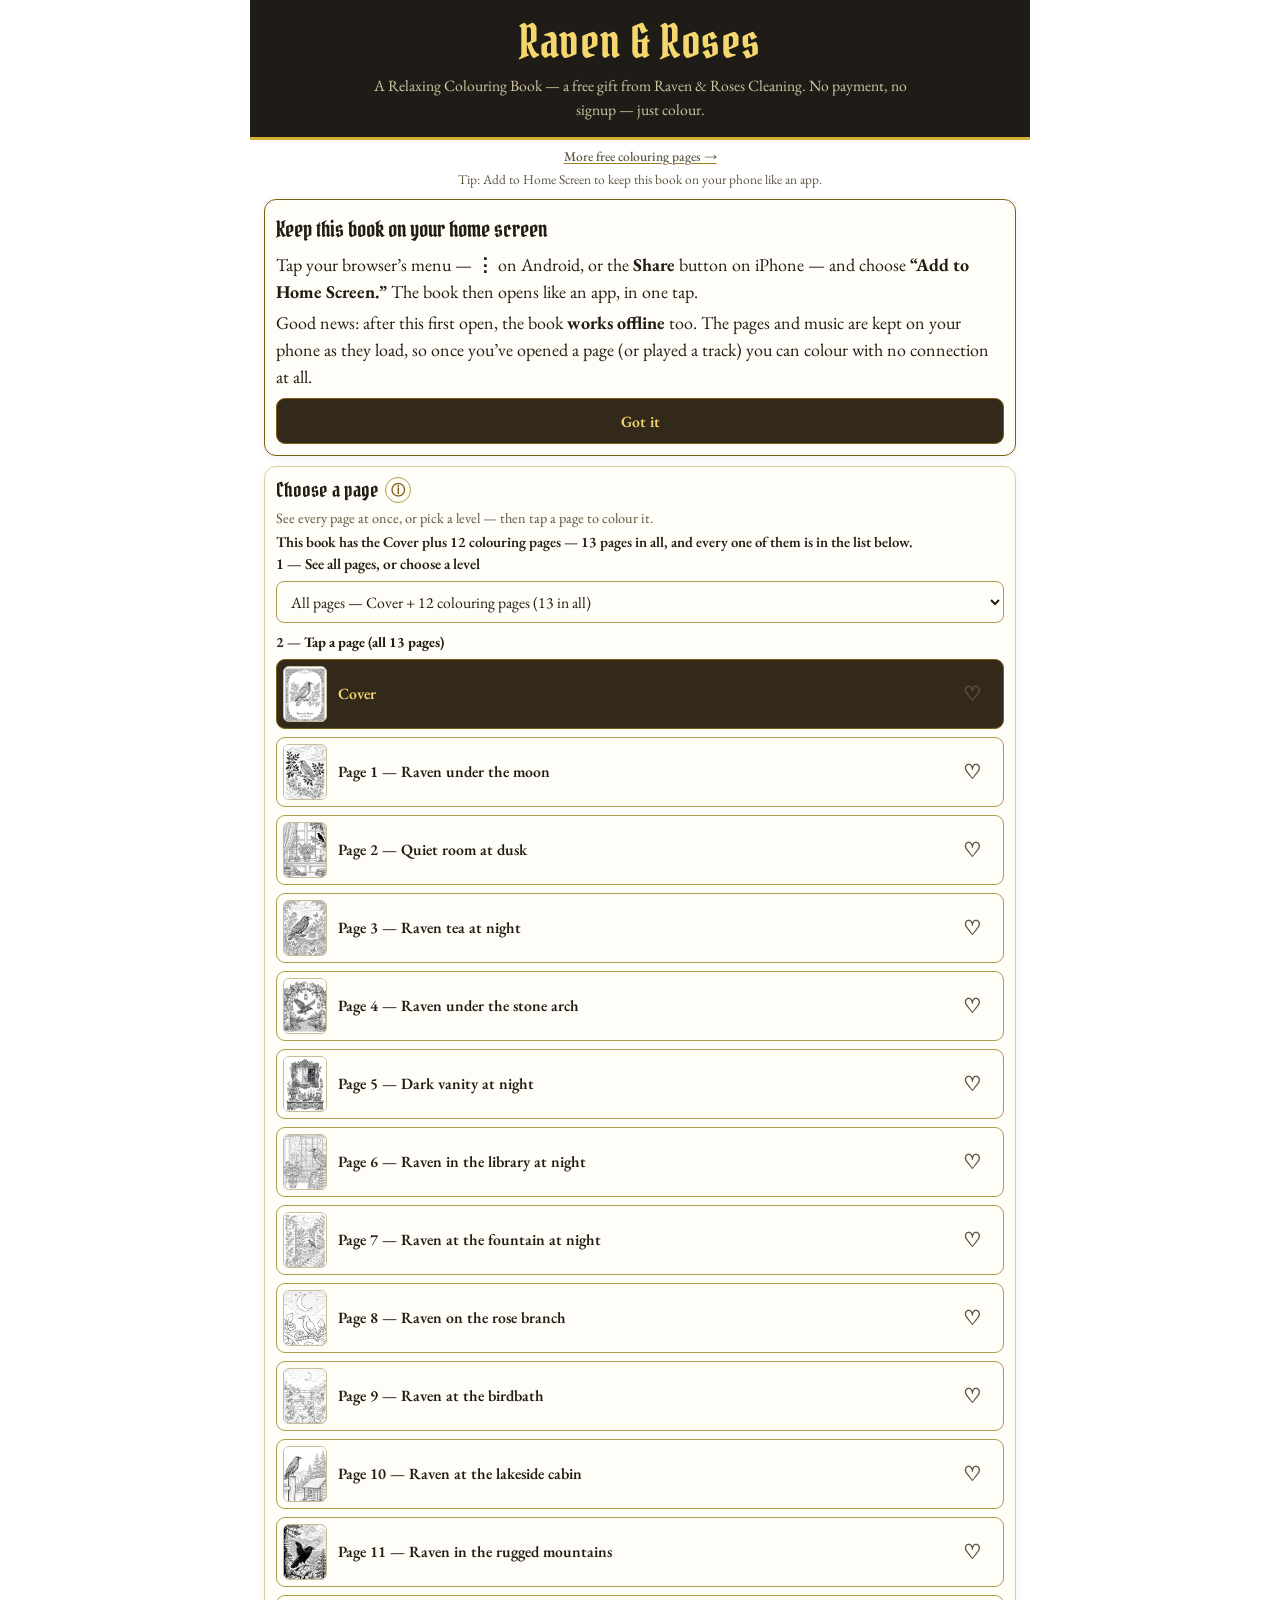
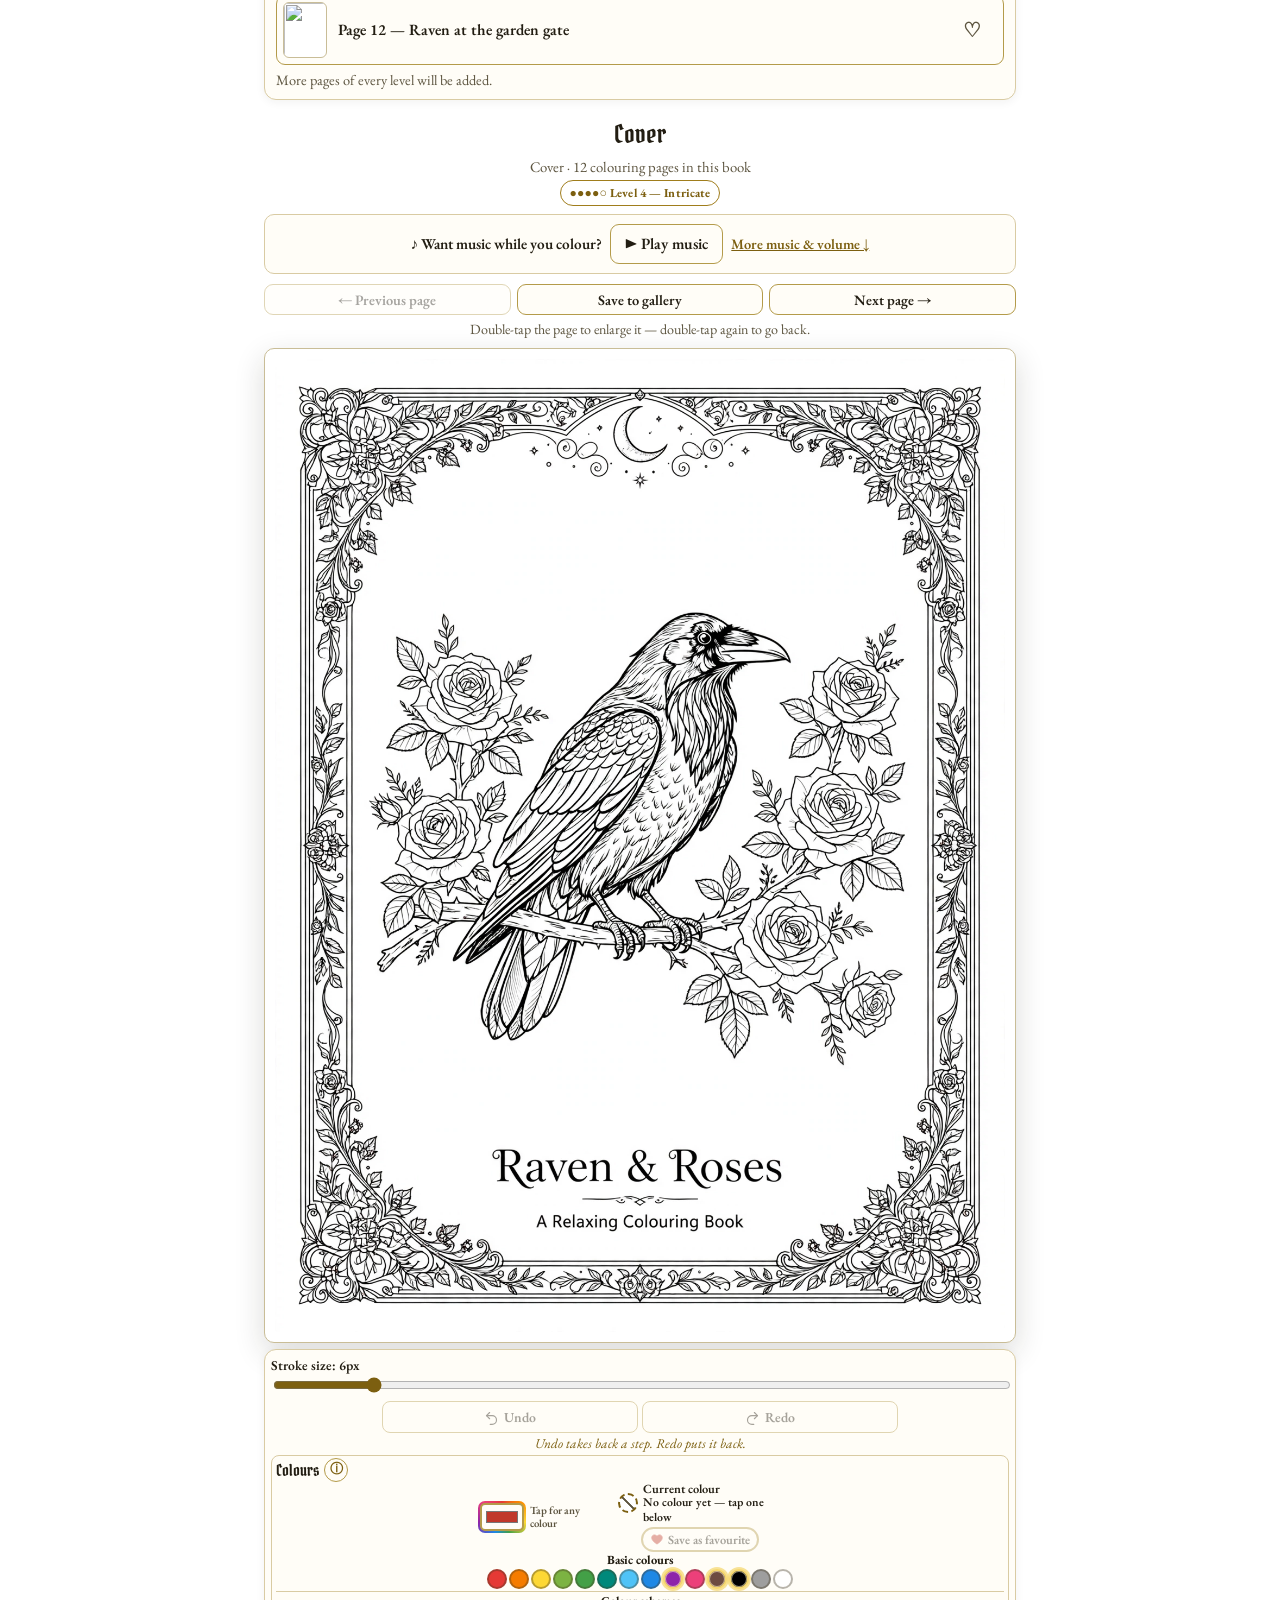
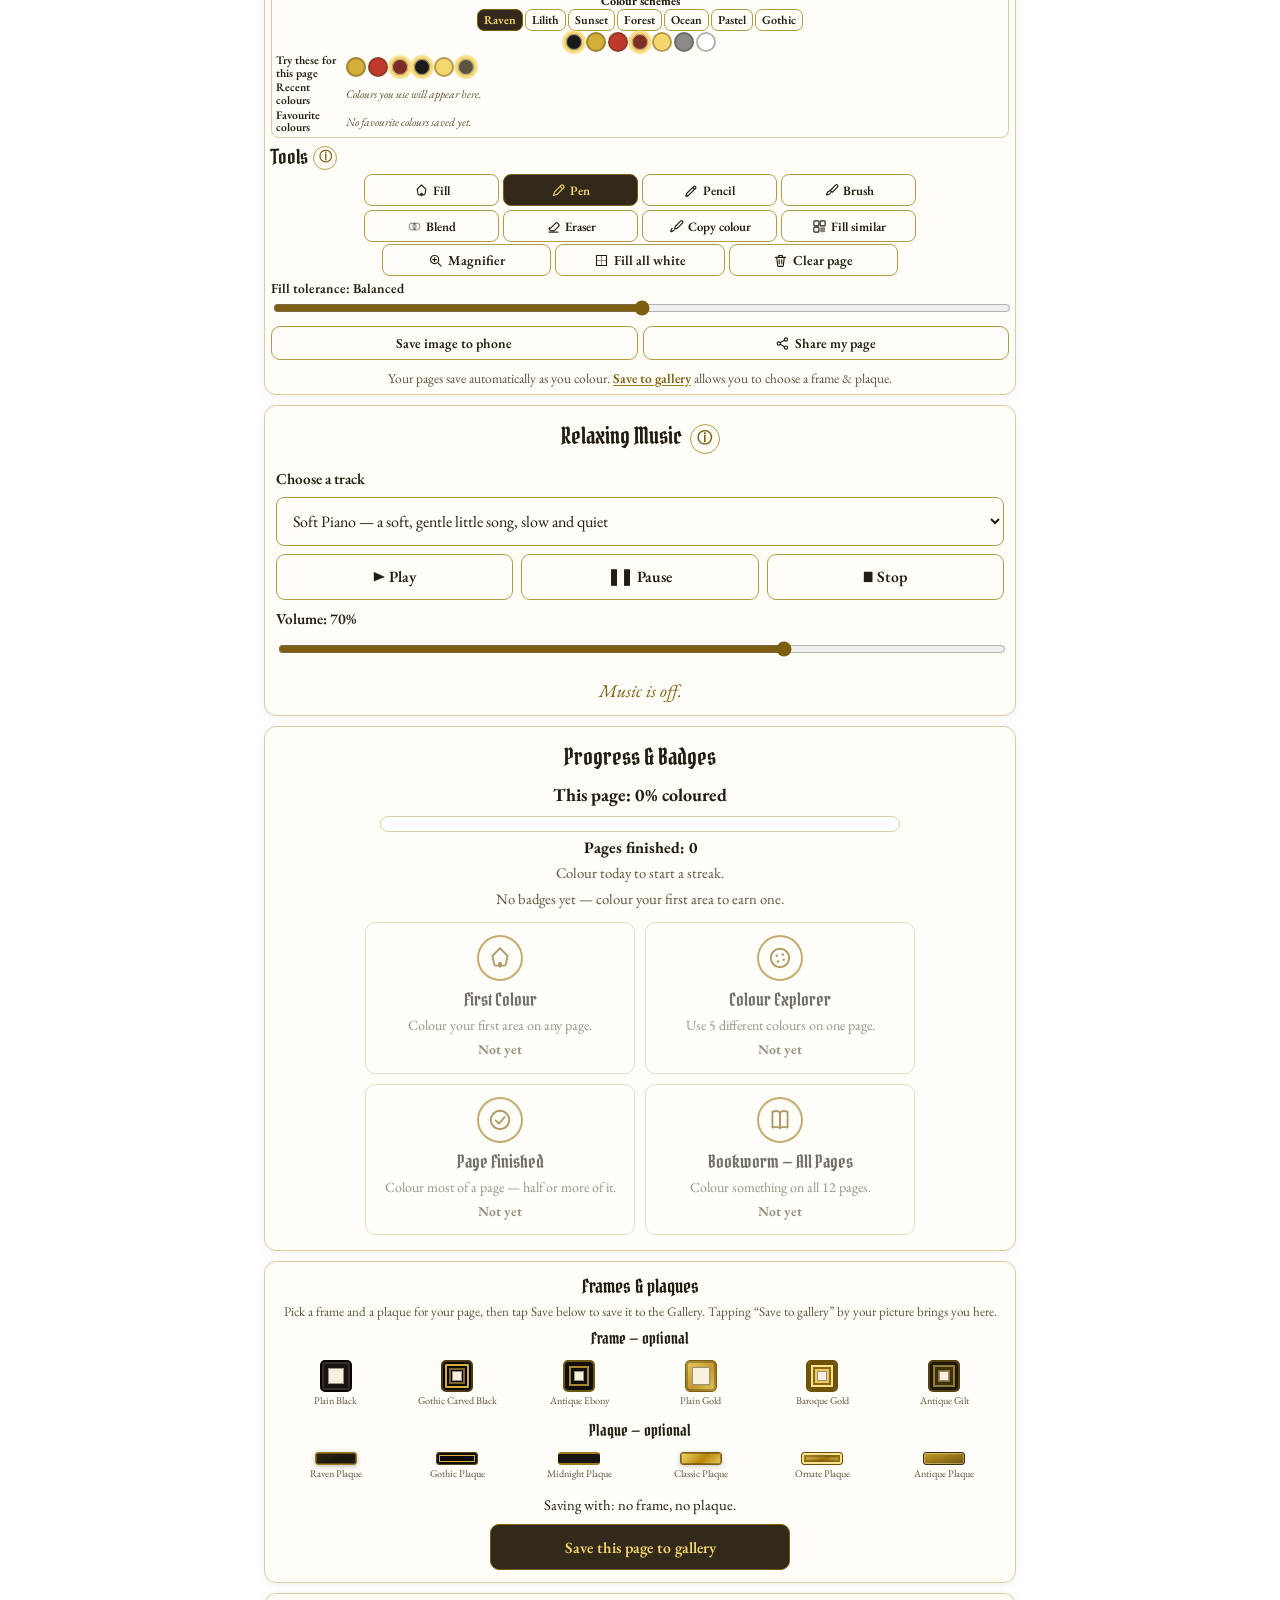
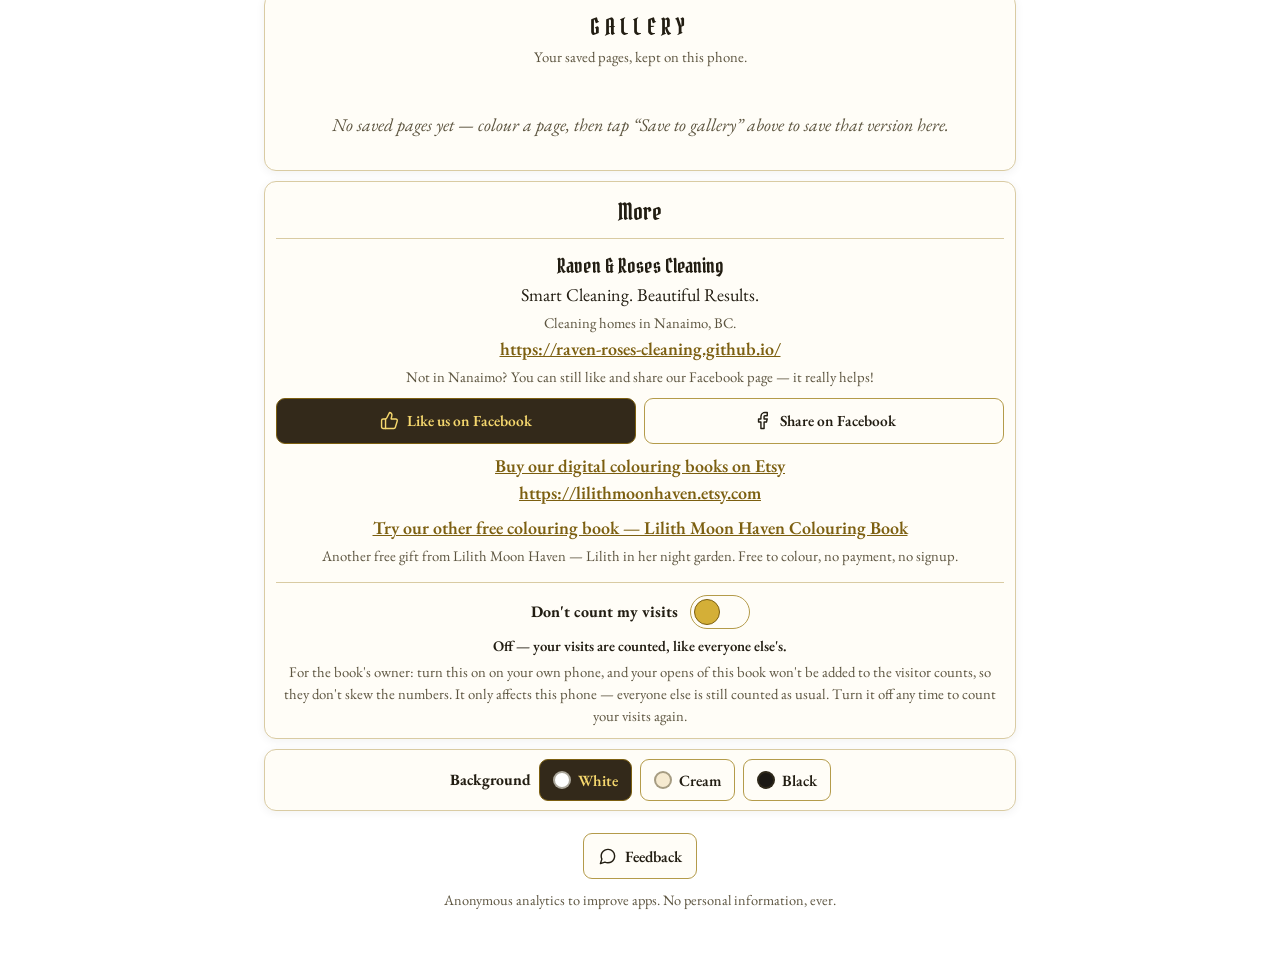
==== commit 4acb0fdc: "Add Page 12 — Raven at the garden gate to the colouring book" ====
--- a/colouring-book/index.html
+++ b/colouring-book/index.html
@@ -374,6 +374,63 @@
   @media (prefers-color-scheme: dark){ .page-pick .page-pick-pct{color:var(--gold-bright)} }
   .page-pick.selected{background:var(--btn-on);color:var(--btn-on-ink);border-color:var(--gold-deep)}
   .page-pick.selected .page-pick-pct{color:var(--btn-on-ink)}
+  /* New-page ribbon — a small, real ribbon banner in Raven black
+     & gold, for a page that has just been added. Nothing huge: a
+     short gold strip with notched ribbon ends and little folded
+     tails underneath, sitting under the page name in the picker
+     and under the title on the colouring page itself. */
+  .page-pick-text{flex:1 1 auto;display:flex;flex-direction:column;align-items:flex-start;gap:5px;min-width:0}
+  .page-pick-text .page-pick-name{flex:none}
+  .new-ribbon{
+    position:relative;display:inline-flex;align-items:center;justify-content:center;
+    background:linear-gradient(180deg,#eec95c,#d4af37 55%,#c39a2e);
+    color:#221d12;font-size:.7rem;font-weight:800;letter-spacing:.07em;text-transform:uppercase;
+    line-height:1;padding:4px 13px 5px;margin:0 4px 3px;
+    clip-path:polygon(0 0,100% 0,calc(100% - 6px) 50%,100% 100%,0 100%,6px 50%);
+    box-shadow:0 1px 3px rgba(34,29,18,.28);
+  }
+  .new-ribbon::before,.new-ribbon::after{
+    content:"";position:absolute;bottom:-3px;width:7px;height:7px;background:#7c5f10;z-index:-1;
+  }
+  .new-ribbon::before{left:2px;transform:rotate(45deg)}
+  .new-ribbon::after{right:2px;transform:rotate(45deg)}
+  .new-ribbon--large{font-size:.8rem;padding:6px 18px 7px;letter-spacing:.08em}
+  .sheet-new-ribbon{margin:8px 0 0;text-align:center}
+  .sheet-new-ribbon[hidden]{display:none}
+  /* Top new-page ribbon — a full-width gold ribbon banner pinned
+     directly under the black title band, the first thing a reader
+     sees. Same gold ribbon skin as the little .new-ribbon, sized
+     up into a banner: notched swallowtail ends, folded tails
+     underneath, the new page's name in the middle and a quiet
+     "tap to colour it" hint. It is a button — tapping anywhere on
+     it opens the new page. Shown only during a new page's first
+     3 days (see isNewPage in the script). */
+  .top-new-ribbon{margin:10px 2px 2px;text-align:center}
+  .top-new-ribbon[hidden]{display:none}
+  .top-new-ribbon button{
+    display:block;width:100%;padding:0;margin:0;background:transparent;border:none;
+    border-radius:0;min-height:0;cursor:pointer;font-family:inherit;
+  }
+  .top-new-ribbon button:hover{border:none}
+  .top-new-ribbon button:focus-visible{outline:3px solid var(--gold-deep);outline-offset:3px;border-radius:4px}
+  .top-new-ribbon-strip{
+    position:relative;display:flex;flex-direction:column;align-items:center;gap:1px;
+    background:linear-gradient(180deg,#eec95c,#d4af37 55%,#c39a2e);
+    color:#221d12;padding:9px 30px 11px;margin:0 7px 5px;
+    clip-path:polygon(0 0,100% 0,calc(100% - 11px) 50%,100% 100%,0 100%,11px 50%);
+    box-shadow:0 2px 7px rgba(34,29,18,.3);
+  }
+  .top-new-ribbon-strip::before,.top-new-ribbon-strip::after{
+    content:"";position:absolute;bottom:-4px;width:9px;height:9px;background:#7c5f10;z-index:-1;
+  }
+  .top-new-ribbon-strip::before{left:4px;transform:rotate(45deg)}
+  .top-new-ribbon-strip::after{right:4px;transform:rotate(45deg)}
+  .top-new-ribbon-head{
+    font-family:"Pirata One",Georgia,"Times New Roman",serif;font-weight:400;
+    font-size:1.28rem;line-height:1.15;letter-spacing:.05em;
+  }
+  .top-new-ribbon-name{font-size:.98rem;font-weight:700;line-height:1.25}
+  .top-new-ribbon-hint{font-size:.82rem;font-style:italic;line-height:1.25;color:#4a3a10}
   .picker-intro{margin-top:2px}
   /* Quiet music control right above the colouring page */
   .music-mini{
@@ -824,6 +881,22 @@
   @media (prefers-color-scheme: dark){ .page-pick .fav-heart.is-fav{color:#e88ca0} }
   #fav-pages-list{display:flex;flex-direction:column;gap:8px;margin-top:6px}
   #fav-pages-section{margin:10px 0 2px;padding-top:10px;border-top:1px solid var(--panel-line)}
+  /* New pages — the announced page, listed at the very top of the
+     picker in its own gold-edged box, so it can be found at a
+     glance without guessing which level it sits under. */
+  #new-pages-list{display:flex;flex-direction:column;gap:8px;margin-top:6px}
+  #new-pages-section{
+    margin:10px 0 4px;padding:10px 10px 11px;
+    border:1px solid var(--gold);border-radius:10px;
+    background:rgba(212,175,55,.1);
+  }
+  #new-pages-section .picker-step{color:var(--gold-deep)}
+  @media (prefers-color-scheme: dark){ #new-pages-section .picker-step{color:var(--gold-bright)} }
+  html[data-app-bg="black"] #new-pages-section .picker-step{color:var(--gold-bright)}
+  /* Plain count line under the picker intro — filled from the real
+     PAGES list by JS, so the number it promises always matches the
+     pages that can actually be found below it. */
+  .picker-count-line{font-weight:600;color:var(--ink);margin:3px 0 0;font-size:.92rem}
   /* The colouring sheet — always a white page on white paper */
   .sheet-head{text-align:center;margin:16px 0 8px}
   .sheet-head h2{font-family:"Pirata One",Georgia,"Times New Roman",serif;font-weight:400;font-size:1.55rem;margin:0 0 2px}
@@ -1234,6 +1307,29 @@
   .end-links a{color:var(--gold-deep);font-weight:600;overflow-wrap:anywhere}
   .cleaning-ad{border-top:1px solid var(--panel-line);padding-top:12px;margin-top:14px}
   .cleaning-ad .ad-name{font-family:"Pirata One",Georgia,"Times New Roman",serif;font-weight:400;font-size:1.25rem;color:var(--ink)}
+  /* Owner "Don't count my visits" switch — at the bottom of More.
+     A real switch (role="switch"): a pill track in the book's own
+     button colours with a gold knob that slides across when it is
+     on. It recolours with the app background like everything else,
+     through the same palette variables. */
+  .owner-nocount{border-top:1px solid var(--panel-line);padding-top:12px;margin-top:14px}
+  .owner-nocount-row{display:flex;align-items:center;justify-content:center;gap:12px;flex-wrap:wrap}
+  .owner-nocount-label{font-weight:700;font-size:1rem;color:var(--ink)}
+  .owner-switch{
+    position:relative;flex:none;width:60px;height:34px;min-height:34px;padding:0;
+    border-radius:999px;background:var(--btn);border:1px solid var(--btn-line);cursor:pointer;
+  }
+  .owner-switch:hover{border-color:var(--gold-deep)}
+  .owner-switch:focus-visible{outline:3px solid var(--gold-deep);outline-offset:2px}
+  .owner-switch-knob{
+    position:absolute;top:3px;left:3px;width:26px;height:26px;border-radius:50%;
+    background:var(--gold-bright);border:1px solid var(--gold-deep);
+    transition:transform .2s ease;
+  }
+  .owner-switch[aria-checked="true"]{background:var(--btn-on);border-color:var(--gold-deep)}
+  .owner-switch[aria-checked="true"] .owner-switch-knob{transform:translateX(26px)}
+  @media (prefers-reduced-motion: reduce){ .owner-switch-knob{transition:none} }
+  .owner-nocount-status{font-weight:600;color:var(--ink)}
   .coming-soon{color:var(--ink-soft);font-style:italic}
   footer{text-align:center;color:var(--ink-soft);font-size:.9rem;margin-top:20px}
   footer p{margin:6px 0}
@@ -1336,6 +1432,20 @@
     <p>A Relaxing Colouring Book — a free gift from Raven &amp; Roses Cleaning. No payment, no signup — just colour.</p>
   </div>
 
+  <!-- New-page ribbon — right at the top, so a new page is the
+       first thing seen. JS shows it only while a page is within
+       its first 3 days in the book (see isNewPage); tapping it
+       jumps straight to that page. -->
+  <div class="top-new-ribbon" id="top-new-ribbon" hidden>
+    <button type="button" id="top-new-ribbon-btn">
+      <span class="top-new-ribbon-strip">
+        <span class="top-new-ribbon-head">✦ New page just added ✦</span>
+        <span class="top-new-ribbon-name" id="top-new-ribbon-name"></span>
+        <span class="top-new-ribbon-hint">Tap to colour it →</span>
+      </span>
+    </button>
+  </div>
+
   <p class="top-lilith-link"><a href="https://lilithmoonhaven.github.io/colouring-book/">More free colouring pages →</a></p>
 
   <p class="top-tip">Tip: Add to Home Screen to keep this book on your phone like an app.</p>
@@ -1355,15 +1465,27 @@
       <button class="info-btn" type="button" data-help-target="levels-help" aria-expanded="false" aria-controls="levels-help" aria-label="How the levels work">ⓘ</button>
     </div>
     <div class="help-panel" id="levels-help" hidden>
-      <p>First choose a level — pages are grouped into 5 levels, from very easy to super intricate. Then the pages in just that level drop down below, with their pictures — tap one to colour it. Pick the level that feels relaxing to you — you can change any time.</p>
+      <p>Choose <strong>All pages</strong> to see every page in the book at once — the Cover and all the colouring pages, in order. Or choose a level — pages are grouped into 5 levels, from very easy to super intricate — to see just that level's pages. Each choice says how many pages it holds. Tap a page's picture to colour it. You can change any time.</p>
     </div>
-    <p class="note picker-intro">First pick a level, then tap a page to colour it.</p>
+    <p class="note picker-intro">See every page at once, or pick a level — then tap a page to colour it.</p>
+    <p class="picker-count-line" id="picker-count-line"></p>
+    <!-- While a page is new it is ALSO listed right here, above the
+         level list — the ribbon at the top announces it, so it must
+         be findable in this picker without first guessing which
+         level it sits under. JS fills this from the same PAGES list
+         and hides the section when no page is new (see
+         renderLevelPages). -->
+    <div id="new-pages-section" hidden>
+      <p class="picker-step" style="margin-top:2px">★ New page — just added · tap it to colour it</p>
+      <div id="new-pages-list"></div>
+    </div>
     <div id="fav-pages-section" hidden>
       <p class="picker-step" style="margin-top:2px">My favourite pages</p>
       <div id="fav-pages-list"></div>
     </div>
-    <label for="level-select">1 — Choose a level
-      <select id="level-select" aria-label="Choose a level">
+    <label for="level-select">1 — See all pages, or choose a level
+      <select id="level-select" aria-label="See all pages, or choose a level">
+        <option value="all">All pages</option>
         <option value="level1">Level 1 — Very easy</option>
         <option value="level2">Level 2 — Easy</option>
         <option value="level3">Level 3 — Moderate</option>
@@ -1395,6 +1517,7 @@
       <h2 id="page-title">Loading…</h2>
       <p id="page-count"></p>
       <p id="page-difficulty" class="difficulty-line"></p>
+      <p class="sheet-new-ribbon" id="page-new-ribbon" hidden><span class="new-ribbon new-ribbon--large">New page — just added</span></p>
     </div>
 
     <div class="music-mini">
@@ -1682,7 +1805,7 @@
       <div class="badge" data-badge="all-pages">
         <div class="badge-medal"><svg viewBox="0 0 24 24" fill="none" stroke="currentColor" stroke-width="1.7" stroke-linecap="round" stroke-linejoin="round" aria-hidden="true"><path d="M5 4.5 C7.5 3.4 10 3.4 12 5 V19.5 C10 18 7.5 18 5 19 Z"/><path d="M19 4.5 C16.5 3.4 14 3.4 12 5 V19.5 C14 18 16.5 18 19 19 Z"/></svg></div>
         <h3>Bookworm — All Pages</h3>
-        <p>Colour something on all 11 pages.</p>
+        <p>Colour something on all 12 pages.</p>
         <p class="badge-state">Not yet</p>
       </div>
     </div>
@@ -1822,6 +1945,14 @@
     <a href="https://lilithmoonhaven.etsy.com">https://lilithmoonhaven.etsy.com</a></p>
     <p><a href="https://lilithmoonhaven.github.io/colouring-book/">Try our other free colouring book — Lilith Moon Haven Colouring Book</a><br>
     <span class="note">Another free gift from Lilith Moon Haven — Lilith in her night garden. Free to colour, no payment, no signup.</span></p>
+    <div class="owner-nocount">
+      <div class="owner-nocount-row">
+        <span class="owner-nocount-label" id="owner-nocount-label">Don't count my visits</span>
+        <button type="button" class="owner-switch" id="owner-nocount-switch" role="switch" aria-checked="false" aria-labelledby="owner-nocount-label"><span class="owner-switch-knob" aria-hidden="true"></span></button>
+      </div>
+      <p class="note owner-nocount-status" id="owner-nocount-status" aria-live="polite" style="margin:6px 0 0">Off — your visits are counted, like everyone else's.</p>
+      <p class="note" style="margin:4px 0 0">For the book's owner: turn this on on your own phone, and your opens of this book won't be added to the visitor counts, so they don't skew the numbers. It only affects this phone — everyone else is still counted as usual. Turn it off any time to count your visits again.</p>
+    </div>
   </section>
 
   <section class="panel paper-panel" aria-label="Choose the app background">
@@ -1894,16 +2025,16 @@
    entry to the PAGES list below — { id, title, file, level }.
    "level" is the page's difficulty, 1 to 5: "level1" (Very easy),
    "level2" (Easy), "level3" (Moderate), "level4" (Intricate), or
-   "level5" (Super intricate). The picker groups pages into those
-   5 sections from that field, Level 1 and Level 2 first, so every
-   new page must be given a level. New free pages are added as a
+   "level5" (Super intricate). The picker lists pages under those
+   5 levels from that field — and also all together under its
+   "All pages" choice — so every new page must be given a level. New free pages are added as a
    MIXTURE of all 5 levels over time — not all one difficulty — so
    there is always something new for people who like very easy
    colouring and for people who like very detailed colouring. Any
    kind of image can be added; the list is not limited to one theme.
    The cover is a colouring page like any other, but it is NOT a
    numbered page: it is called "Cover" only, with no page number.
-   The colouring pages after it are Page 1 to Page 11, so there is
+   The colouring pages after it are Page 1 to Page 12, so there is
    only ever one Page 1. The cover carries its own level — Level 4,
    Intricate, matching its detailed raven, roses and ornate border —
    and sits at the start of that level's page list in the picker,
@@ -1932,8 +2063,37 @@
   { "id": "page-08", "title": "Page 8 — Raven on the rose branch",       "file": "media-generation-raven-colouring-page-08-v6-ros-0-485c7240-a87a-4878-830d-395abf193888.webp", "level": "level1" },
   { "id": "page-09", "title": "Page 9 — Raven at the birdbath",          "file": "media-generation-raven-colouring-page-09-v6-bir-0-d9f4e94c-097e-47dc-9a1c-ee5447a20393.webp", "level": "level2" },
   { "id": "page-10", "title": "Page 10 — Raven at the lakeside cabin",   "file": "media-generation-raven-lakeside-cabin-level2-re-0-8885449a-8330-49f8-a2ab-5ce83beeb2c4.webp", "level": "level2" },
-  { "id": "page-11", "title": "Page 11 — Raven in the rugged mountains", "file": "media-generation-raven-rugged-mountain-level4-0-11fc21e4-8630-4edf-b4c8-e94ae7543057.webp", "level": "level4" }
+  { "id": "page-11", "title": "Page 11 — Raven in the rugged mountains", "file": "media-generation-raven-rugged-mountain-level4-0-11fc21e4-8630-4edf-b4c8-e94ae7543057.webp", "level": "level4" },
+  { "id": "page-12", "title": "Page 12 — Raven at the garden gate",       "file": "raven-page-12-garden-gate.webp", "level": "level1", "addedOn": "2026-11-09" }
 ];
+
+/* ---- New-page ribbon, for 3 days only ----
+   A page stamped with "addedOn" (the day it went into the book)
+   wears the New ribbons — the banner at the very top of the book,
+   the little ribbon beside its name in the picker, and the ribbon
+   under its title on the colouring page — for 3 days from that
+   date. On the 4th day every ribbon is gone on its own; the page
+   itself stays in the book like any other. The next new page just
+   gets its own "addedOn" date and the ribbons come back for it.
+   Dates are compared as whole local days, so the ribbons show for
+   the full 3rd day and disappear the morning after. */
+var NEW_RIBBON_DAYS = 3;
+function isNewPage(pg) {
+  if (!pg || !pg.addedOn) return false;
+  var m = /^(\d{4})-(\d{2})-(\d{2})$/.exec(pg.addedOn);
+  if (!m) return false;
+  var added = new Date(+m[1], +m[2] - 1, +m[3]);
+  var now = new Date();
+  var today = new Date(now.getFullYear(), now.getMonth(), now.getDate());
+  var days = Math.round((today - added) / 86400000);
+  return days >= 0 && days < NEW_RIBBON_DAYS;
+}
+function newestNewPage() {
+  for (var i = PAGES.length - 1; i >= 0; i--) {
+    if (isNewPage(PAGES[i])) return PAGES[i];
+  }
+  return null;
+}
 
 var PALETTES = {
   "Raven":  ["#1a1a1a", "#d4af37", "#c0392b", "#7b2d26", "#f5d76e", "#8a8a8a", "#ffffff"],
@@ -1960,7 +2120,8 @@
   "page-08": { note: "Big, easy shapes — moon gold, rose reds and calm night blue for this very easy page.", colours: ["#d4af37", "#f5d76e", "#c0392b", "#7b2d26", "#2c3e50", "#27ae60"] },
   "page-09": { note: "Easy garden calm — soft blues for the birdbath water, stone grey, rose reds and gold.", colours: ["#2980b9", "#aed6f1", "#8a8a8a", "#c0392b", "#d4af37", "#27ae60"] },
   "page-10": { note: "Lakeside calm — water blues, pine greens and warm cabin browns for this easy page.", colours: ["#2980b9", "#aed6f1", "#145a32", "#27ae60", "#6d4c41", "#d4af37"] },
-  "page-11": { note: "Mountain strength — stone greys, deep pine greens and a cold sky for this intricate page.", colours: ["#8a8a8a", "#2c3e50", "#145a32", "#27ae60", "#2980b9", "#6d4c41"] }
+  "page-11": { note: "Mountain strength — stone greys, deep pine greens and a cold sky for this intricate page.", colours: ["#8a8a8a", "#2c3e50", "#145a32", "#27ae60", "#2980b9", "#6d4c41"] },
+  "page-12": { note: "Garden-gate calm — rose reds, leaf greens, iron greys and moon gold for this very easy new page.", colours: ["#c0392b", "#7b2d26", "#27ae60", "#145a32", "#8a8a8a", "#d4af37"] }
 };
 var MUSIC_TRACKS = [
   { id: "piano-soft", name: "Soft Piano — a soft, gentle little song, slow and quiet", file: "piano-soft.mp3", local: true },
@@ -2054,7 +2215,61 @@
 var ANALYTICS_BOOK = "raven"; // this book's tab in the Sheet
 var ANALYTICS_SHEET_URL = "https://script.google.com/macros/s/AKfycbw9thcsuocQSPdmNltDsgS87CDlQknpD2mI20m-N80H5dqsoWIOOlJkp4T6Tyxl7fi-/exec"; // Live Apps Script web app — anonymous events are queued on the phone and sent to the "raven" tab of the Sheet (batched JSON POST — fetch / sendBeacon — on flush / hide / close; see the send notes above).
 var appReady = false; // true once the book has opened — the opening calls below are not reader usage
+/* ---- Owner visits — "Don't count my visits" (in More) ----
+   The book's owner opens the book herself to check pages, try
+   new pages and show people — and every one of those opens used
+   to land in the same anonymous counts as a reader's, skewing
+   the numbers she reads on the dashboard. The switch at the
+   bottom of the More section fixes that, on HER phone only: it
+   is remembered in this phone's own storage (the same store as
+   everything else here, key "ownerNoCount"), and while it is on,
+   trackEvent — the ONE funnel every count leaves through — does
+   nothing at all: no on-phone tally, nothing queued for the
+   Sheet, nothing forwarded. The visit bookkeeping (first /
+   return visit days) is skipped too, so an owner's day in the
+   book never becomes a "return visit" later. Turning the switch
+   on also drops anything from this phone still waiting unsent
+   in the Sheet queue and clears the on-phone tally, so this
+   visit cannot slip into the counts on a later flush; and
+   sendSheetQueue itself refuses to send while the switch is on,
+   so a stale queue can never leave an opted-out phone. Counts
+   already sent before the switch was first turned on cannot be
+   called back — from the moment it is on, this phone is simply
+   not counted. Feedback is NOT a count: a note the owner
+   deliberately writes and sends still sends, exactly as before.
+   Everyone else's phone has the switch off (it starts off) and
+   is counted exactly as before. */
+var OWNER_NO_COUNT_KEY = "ownerNoCount";
+function isOwnerNoCount() {
+  try { return storeGet(OWNER_NO_COUNT_KEY) === "1"; } catch (e) { return false; }
+}
+function clearQueuedAnalytics() {
+  try {
+    sheetQueue = [];
+    persistSheetQueue();
+    if (sheetFlushTimer) { clearTimeout(sheetFlushTimer); sheetFlushTimer = null; }
+    if (sheetEarlyFlushTimer) { clearTimeout(sheetEarlyFlushTimer); sheetEarlyFlushTimer = null; }
+  } catch (e) {}
+}
+function setOwnerNoCount(on) {
+  try { storeSet(OWNER_NO_COUNT_KEY, on ? "1" : "0"); } catch (e) {}
+  if (on) {
+    clearQueuedAnalytics();
+    try { storeRemove("analytics"); } catch (e) {}
+  }
+  syncOwnerNoCountSwitch();
+}
+function syncOwnerNoCountSwitch() {
+  var sw = document.getElementById("owner-nocount-switch");
+  var status = document.getElementById("owner-nocount-status");
+  var on = isOwnerNoCount();
+  if (sw) sw.setAttribute("aria-checked", String(on));
+  if (status) status.textContent = on
+    ? "On — your visits on this phone aren't counted."
+    : "Off — your visits are counted, like everyone else's.";
+}
 function trackEvent(name, props) {
+  if (isOwnerNoCount()) return; // owner's own phone, switch on in More — this visit is not counted at all
   try {
     var tally = {};
     var raw = storeGet("analytics");
@@ -2169,6 +2384,12 @@
 function sendSheetQueue(useBeacon) {
   if (!ANALYTICS_SHEET_URL) return;
   var q = loadSheetQueue();
+  if (isOwnerNoCount()) { // owner's switch is on — nothing from this phone is counted, so nothing is sent; drop any stale queue
+    sheetQueue = []; persistSheetQueue();
+    if (sheetFlushTimer) { clearTimeout(sheetFlushTimer); sheetFlushTimer = null; }
+    if (sheetEarlyFlushTimer) { clearTimeout(sheetEarlyFlushTimer); sheetEarlyFlushTimer = null; }
+    return;
+  }
   if (!q.length) return;
   if (sheetFlushTimer) { clearTimeout(sheetFlushTimer); sheetFlushTimer = null; }
   if (sheetEarlyFlushTimer) { clearTimeout(sheetEarlyFlushTimer); sheetEarlyFlushTimer = null; }
@@ -2267,7 +2488,7 @@
   try { window.localStorage.removeItem(STORE_PREFIX + key); } catch (e) {}
 }
 function colourPages() {
-  // The 11 colouring pages (everything except the cover) — used by the
+  // The 12 colouring pages (everything except the cover) — used by the
   // Bookworm / All Pages badge.
   return PAGES.filter(function (p) { return p.id !== "cover"; });
 }
@@ -4405,20 +4626,31 @@
 var STATUS_DEFAULT = "Undo takes back a step. Redo puts it back.";
 function setStatus(t) { $("status").textContent = t || STATUS_DEFAULT; }
 
-/* ---- Double dropdown page picker ----
-   First dropdown chooses a LEVEL only — Level 1 to Level 5, nothing
-   else in it (there is no "Cover" option: the cover is a page like
-   any other, listed under its own level). Choosing a level drops
-   down just that level's pages underneath, each as a tappable row
-   with the page's own picture and its name (e.g. "Page 8 — Raven on
-   the rose branch"). Tapping a page loads it and jumps straight to
-   the colouring canvas. The cover is unnumbered and listed simply
-   as "Cover": it belongs to Level 4 (Intricate — matching its
-   detailed raven-and-roses art) and, coming first in PAGES, it sits
-   at the start of Level 4's page list, still colourable like every
-   other page. The numbered pages are Page 1 to Page 11 only. */
-var currentPickerGroup = "level1";
+/* ---- Page picker ----
+   The dropdown's first choice is "All pages": every page in the
+   book — the Cover plus Page 1 to Page 12, in book order — listed
+   at once, so the whole book can always be seen and any page found
+   without guessing. The other choices are the 5 levels; choosing
+   one lists just that level's pages underneath. Every choice in
+   the dropdown carries its real page count (filled in from PAGES
+   by buildPagePicker), and a count line under the picker intro
+   states the book's total, so what the picker promises always
+   matches what it shows. Each page is a tappable row with its own
+   picture and name (e.g. "Page 8 — Raven on the rose branch");
+   tapping one loads it and jumps straight to the colouring canvas.
+   The cover is unnumbered and listed simply as "Cover": it belongs
+   to Level 4 (Intricate — matching its detailed raven-and-roses
+   art) and, coming first in PAGES, it sits at the top of the All
+   pages list and at the start of Level 4's list, still colourable
+   like every other page. */
+var currentPickerGroup = "all";
 function pickerGroupOf(page) { return (page && page.level && LEVELS[page.level]) ? page.level : "level1"; }
+function pickerCountFor(group) {
+  if (group === "all") return PAGES.length;
+  var n = 0;
+  PAGES.forEach(function (pg) { if (pickerGroupOf(pg) === group) n++; });
+  return n;
+}
 /* One tappable page row, used by the level list and by My favourite
    pages alike: the page's picture, its name, its % if it has been
    started, and a heart — tap the heart to keep the page in My
@@ -4434,10 +4666,19 @@
   img.alt = "";
   img.loading = "lazy";
   b.appendChild(img);
+  var nameWrap = document.createElement("span");
+  nameWrap.className = "page-pick-text";
   var name = document.createElement("span");
   name.className = "page-pick-name";
   name.textContent = pg.id === "cover" ? "Cover" : pg.title;
-  b.appendChild(name);
+  nameWrap.appendChild(name);
+  if (isNewPage(pg)) {
+    var ribbon = document.createElement("span");
+    ribbon.className = "new-ribbon";
+    ribbon.textContent = "New page";
+    nameWrap.appendChild(ribbon);
+  }
+  b.appendChild(nameWrap);
   var st = pageStats[pg.id];
   if (st && st.touched) {
     var pct = document.createElement("span");
@@ -4478,6 +4719,25 @@
   return b;
 }
 function renderLevelPages() {
+  // New pages — while a page is inside its 3-day new window it is
+  // listed HERE, at the very top of the picker, as well as under
+  // its own level below. The gold ribbon at the top of the book
+  // names the new page, so the picker must show that same page
+  // without the reader first having to pick the right level —
+  // otherwise they are told a page exists and then cannot find it.
+  // The section hides itself once no page is new any more.
+  var newSection = $("new-pages-section");
+  var newList = $("new-pages-list");
+  if (newSection && newList) {
+    newList.innerHTML = "";
+    var newCount = 0;
+    PAGES.forEach(function (pg, idx) {
+      if (!isNewPage(pg)) return;
+      newCount++;
+      newList.appendChild(makePagePickRow(pg, idx));
+    });
+    newSection.hidden = !newCount;
+  }
   // My favourite pages — hearted pages, kept at the TOP of the
   // picker so they can be found fast. The section hides itself when
   // nothing has been hearted yet.
@@ -4493,16 +4753,63 @@
     });
     favSection.hidden = !favCount;
   }
+  // The count line and the step-2 heading always state, in plain
+  // numbers taken from PAGES itself, how many pages the current
+  // choice holds — so the list below can never quietly show fewer
+  // pages than the reader was told to expect.
+  var countLine = $("picker-count-line");
+  if (countLine) {
+    countLine.textContent = "This book has the Cover plus " + (PAGES.length - 1) + " colouring pages — " + PAGES.length + " pages in all, and every one of them is in the list below.";
+  }
+  var stepLabel = $("level-pages-label");
+  if (stepLabel) {
+    stepLabel.textContent = currentPickerGroup === "all"
+      ? "2 — Tap a page (all " + PAGES.length + " pages)"
+      : "2 — Tap a page (" + pickerCountFor(currentPickerGroup) + " pages in " + LEVELS[currentPickerGroup].short + ")";
+  }
   var wrap = $("level-pages");
   if (!wrap) return;
   wrap.innerHTML = "";
   PAGES.forEach(function (pg, idx) {
-    if (pickerGroupOf(pg) !== currentPickerGroup) return;
+    if (currentPickerGroup !== "all" && pickerGroupOf(pg) !== currentPickerGroup) return;
     wrap.appendChild(makePagePickRow(pg, idx));
   });
 }
+/* The ribbon banner at the very top of the book. Shows only
+   while a page is inside its 3-day new window; names the newest
+   such page, and tapping the ribbon opens that page and jumps
+   straight to the colouring sheet. With no page in its window
+   (the usual state), the ribbon stays hidden entirely. */
+function renderTopNewRibbon() {
+  var wrap = $("top-new-ribbon");
+  if (!wrap) return;
+  var pg = newestNewPage();
+  if (!pg) { wrap.hidden = true; return; }
+  var nameEl = $("top-new-ribbon-name");
+  if (nameEl) nameEl.textContent = pg.title + " · " + LEVELS[pg.level].short;
+  wrap.hidden = false;
+  var btn = $("top-new-ribbon-btn");
+  if (btn) {
+    btn.onclick = function () {
+      loadPage(PAGES.indexOf(pg));
+      var sa = $("sheet-area");
+      if (sa) { try { sa.scrollIntoView({ block: "start" }); } catch (e) { window.scrollTo(0, 0); } }
+    };
+  }
+}
+
 function syncPickerToPage() {
-  currentPickerGroup = pickerGroupOf(PAGES[currentIndex]);
+  // While the reader is browsing "All pages", loading a page must
+  // NOT collapse the picker back to just that page's level — that
+  // is how pages seemed to disappear: tap one page and the rest of
+  // the book vanished from the list. In "All pages" the current
+  // page is already in the list, so the picker stays as it is.
+  // In a single-level view, stepping (Previous / Next) onto a page
+  // from another level still moves the picker to that page's
+  // level, so the list always contains the page being coloured.
+  if (currentPickerGroup !== "all") {
+    currentPickerGroup = pickerGroupOf(PAGES[currentIndex]);
+  }
   var sel = $("level-select");
   if (sel) sel.value = currentPickerGroup;
   renderLevelPages();
@@ -4531,13 +4838,15 @@
   updateUndoRedo();
   // Numbering: the cover is unnumbered — its heading is just "Cover"
   // and it has no "Page N of …" line. The colouring pages are the
-  // only numbered pages, Page 1 to Page 11 (PAGES[0] is the cover,
+  // only numbered pages, Page 1 to Page 12 (PAGES[0] is the cover,
   // so a colouring page's number is its index in PAGES), counted
-  // out of the 11 colouring pages. That way there is only one Page 1.
+  // out of the 12 colouring pages. That way there is only one Page 1.
   $("page-title").textContent = (page.id === "cover") ? "Cover" : page.title;
   $("page-count").textContent = (page.id === "cover")
-    ? "Cover · 11 colouring pages in this book"
+    ? "Cover · " + (PAGES.length - 1) + " colouring pages in this book"
     : "Page " + currentIndex + " of " + (PAGES.length - 1);
+  var newRibbonEl = $("page-new-ribbon");
+  if (newRibbonEl) newRibbonEl.hidden = !isNewPage(page);
   var diffEl = $("page-difficulty");
   if (diffEl) {
     var lvlTxt = levelLabel(page);
@@ -5048,21 +5357,33 @@
   });
   setTool("pen");
 
-  // Page picker: the DOUBLE dropdown above the colouring page.
-  // The level dropdown holds the 5 levels only (Level 1 — Very easy,
-  // … Level 5 — Super intricate) — no page titles in it, and no
-  // "Cover" option: the cover is unnumbered, listed as "Cover" under its own level
-  // (Level 4) like every other page. Changing it only re-lists the
-  // pages underneath: just that level's pages, each with its picture
-  // and name. Tapping a page loads it and jumps straight to the
-  // colouring canvas (see renderLevelPages). The list is built from
-  // PAGES + LEVELS, so a page added to PAGES appears here
-  // automatically in its level. Previous / Next still walk the book
-  // in page order, and loadPage keeps this picker in sync via
-  // syncPickerToPage.
+  // Page picker above the colouring page. The dropdown's first
+  // choice is "All pages" — the whole book in one list — followed
+  // by the 5 levels (Level 1 — Very easy, … Level 5 — Super
+  // intricate). There is no separate "Cover" choice: the cover is
+  // unnumbered and listed as "Cover", in All pages and under its
+  // own level (Level 4), like every other page. Every choice is
+  // labelled here with its real page count, counted from PAGES, so
+  // the label can never promise pages the list does not hold (or
+  // hide pages it does). Changing the choice only re-lists the
+  // pages underneath. Tapping a page loads it and jumps straight
+  // to the colouring canvas (see renderLevelPages). The list is
+  // built from PAGES + LEVELS, so a page added to PAGES appears
+  // here automatically, in All pages and in its level. Previous /
+  // Next still walk the book in page order, and loadPage keeps
+  // this picker in sync via syncPickerToPage.
   (function buildPagePicker() {
     var sel = $("level-select");
     if (!sel) return;
+    for (var i = 0; i < sel.options.length; i++) {
+      var opt = sel.options[i];
+      if (opt.value === "all") {
+        opt.textContent = "All pages — Cover + " + (PAGES.length - 1) + " colouring pages (" + PAGES.length + " in all)";
+      } else if (LEVELS[opt.value]) {
+        var n = pickerCountFor(opt.value);
+        opt.textContent = LEVELS[opt.value].label + " (" + n + (n === 1 ? " page" : " pages") + ")";
+      }
+    }
     sel.value = currentPickerGroup;
     sel.addEventListener("change", function () {
       currentPickerGroup = this.value;
@@ -6117,6 +6438,13 @@
   for (var pb = 0; pb < paperBtns.length; pb++) {
     paperBtns[pb].addEventListener("click", function () { setAppBackground(this.getAttribute("data-paper")); });
   }
+  // "Don't count my visits" — the owner's switch at the bottom of
+  // More (see the note above trackEvent). It starts from whatever
+  // this phone remembered, and tapping it flips the setting on
+  // this phone only.
+  syncOwnerNoCountSwitch();
+  var ownerNoCountSwitch = $("owner-nocount-switch");
+  if (ownerNoCountSwitch) ownerNoCountSwitch.addEventListener("click", function () { setOwnerNoCount(!isOwnerNoCount()); });
   // The frame / plaque tiles in the frames section need no listener
   // here: tapping one picks it (and a plaque shows the optional name
   // line) — see buildFramesPreview. That section's Save button
@@ -6584,7 +6912,7 @@
   try {
     var todayKey = dayKey(new Date());
     var lastVisitDay = storeGet("lastVisitDay");
-    if (lastVisitDay !== todayKey) {
+    if (!isOwnerNoCount() && lastVisitDay !== todayKey) {
       var visitDayCount = (parseInt(storeGet("visitDays") || "0", 10) || 0) + 1;
       storeSet("visitDays", String(visitDayCount));
       if (lastVisitDay) {
@@ -6911,6 +7239,7 @@
   // restored, so colouring picks up right where it left off.
   var startIndex = openingPageIndex();
   appReady = true; // the book is open — from here, picks and taps are the reader's own
+  renderTopNewRibbon();
   loadPage(startIndex);
   if (pageImg.complete && pageImg.naturalWidth) onImageReady();
 });
@@ -6918,7 +7247,7 @@
 <script>
   if ("serviceWorker" in navigator) {
     window.addEventListener("load", function () {
-      navigator.serviceWorker.register("assets/sw.js?v=38").catch(function () {});
+      navigator.serviceWorker.register("assets/sw.js?v=44").catch(function () {});
     });
   }
 </script>
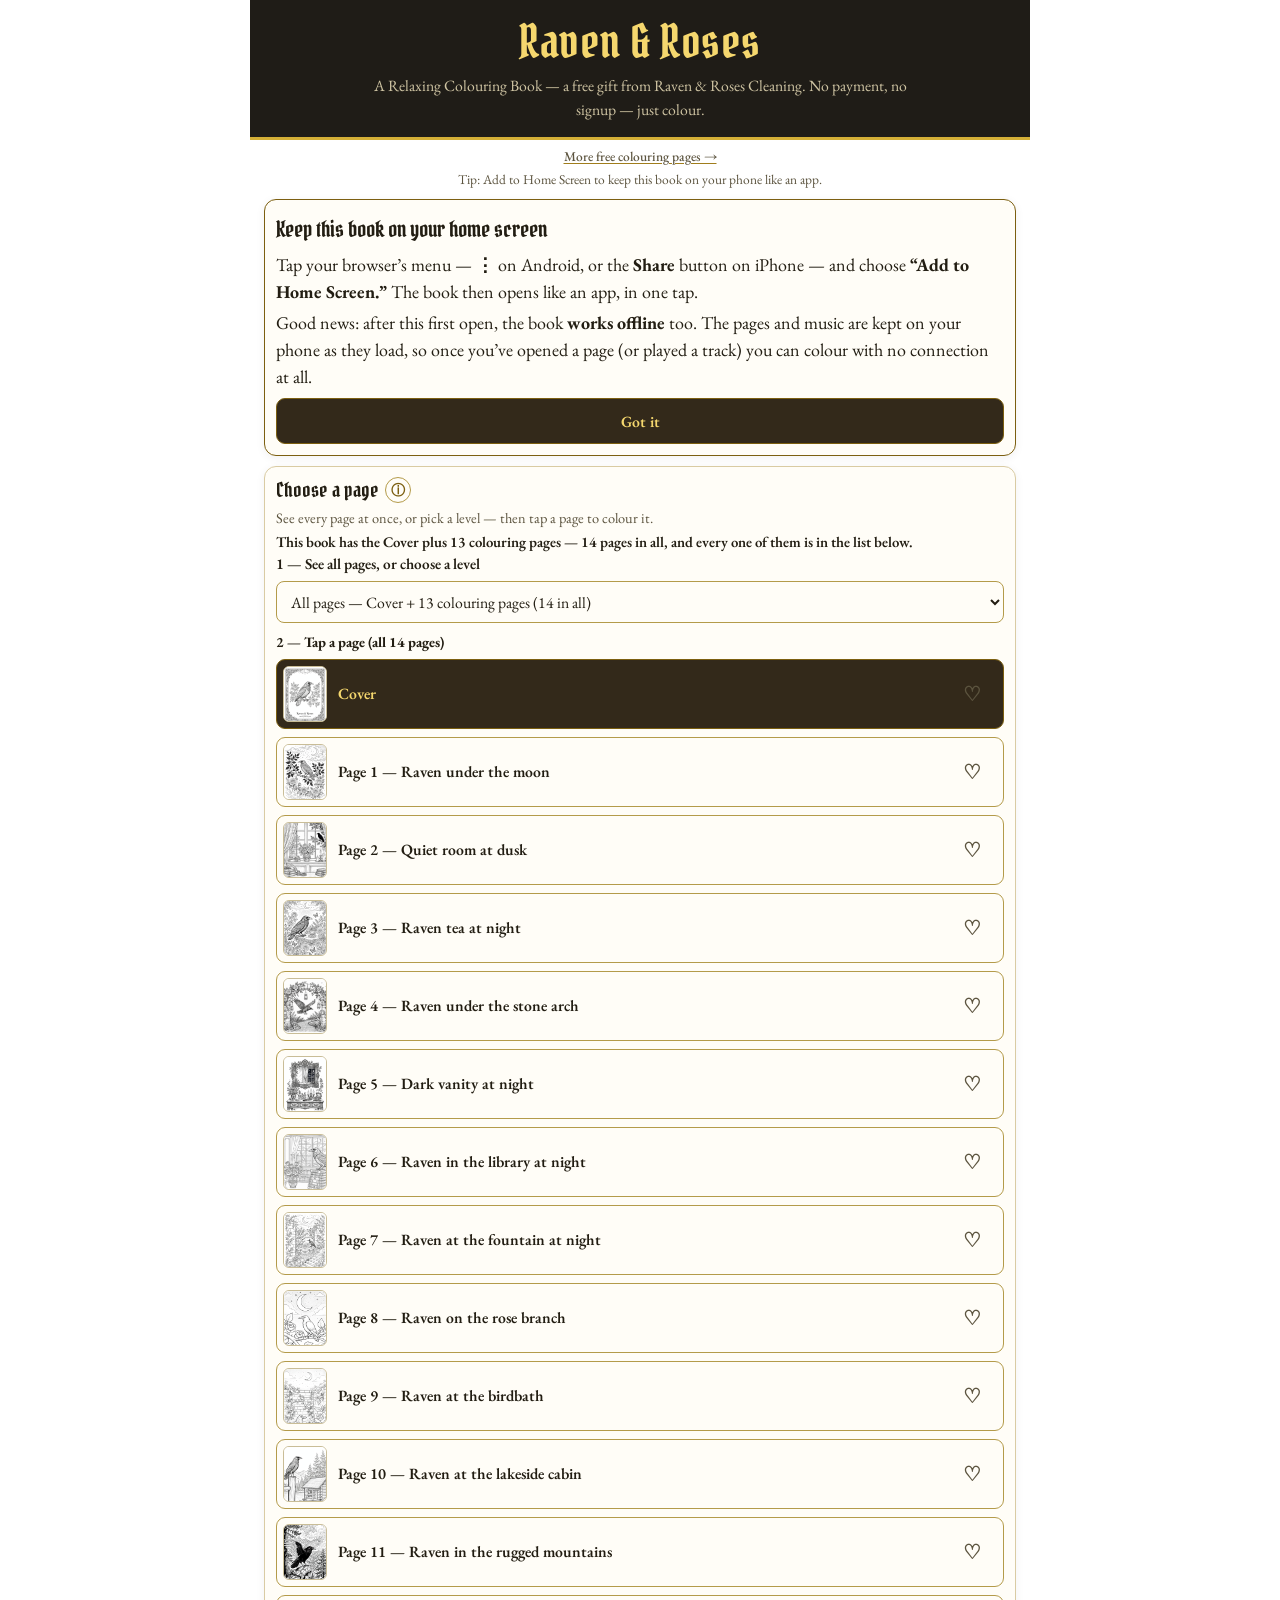
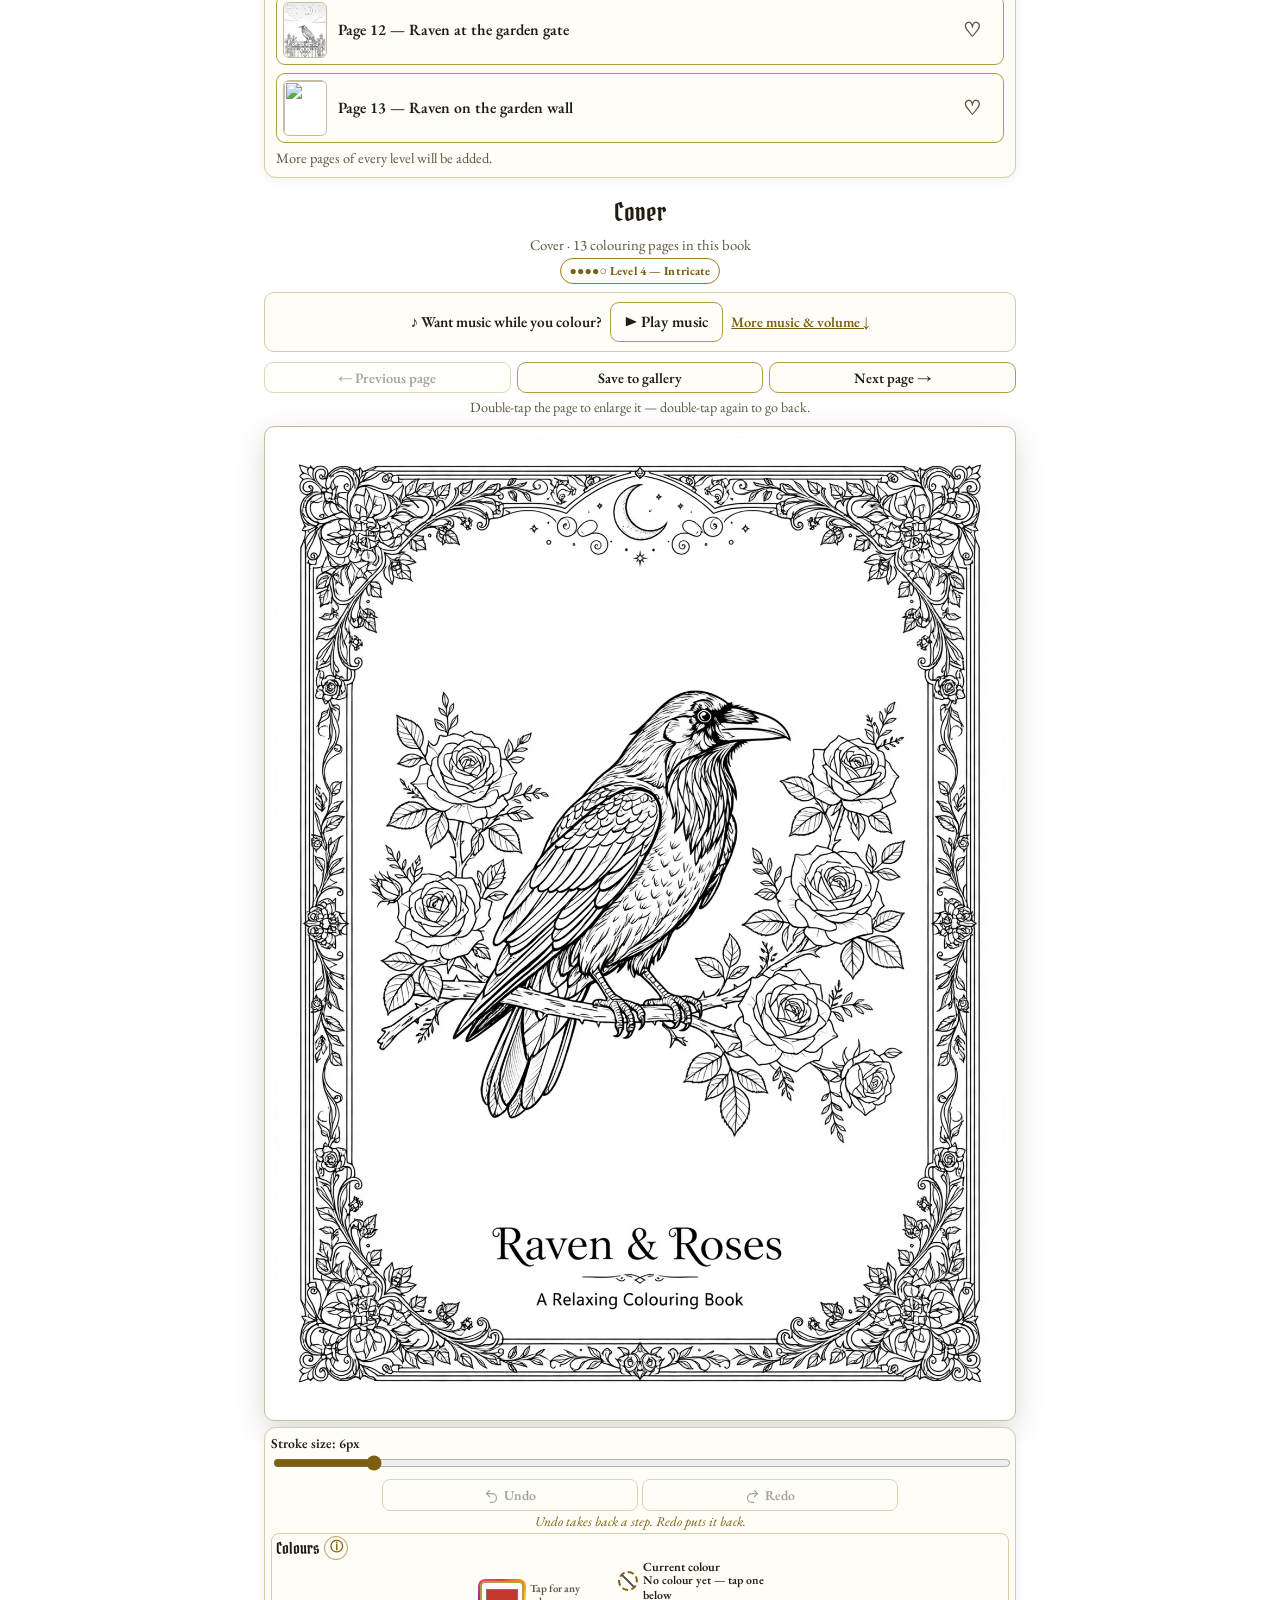
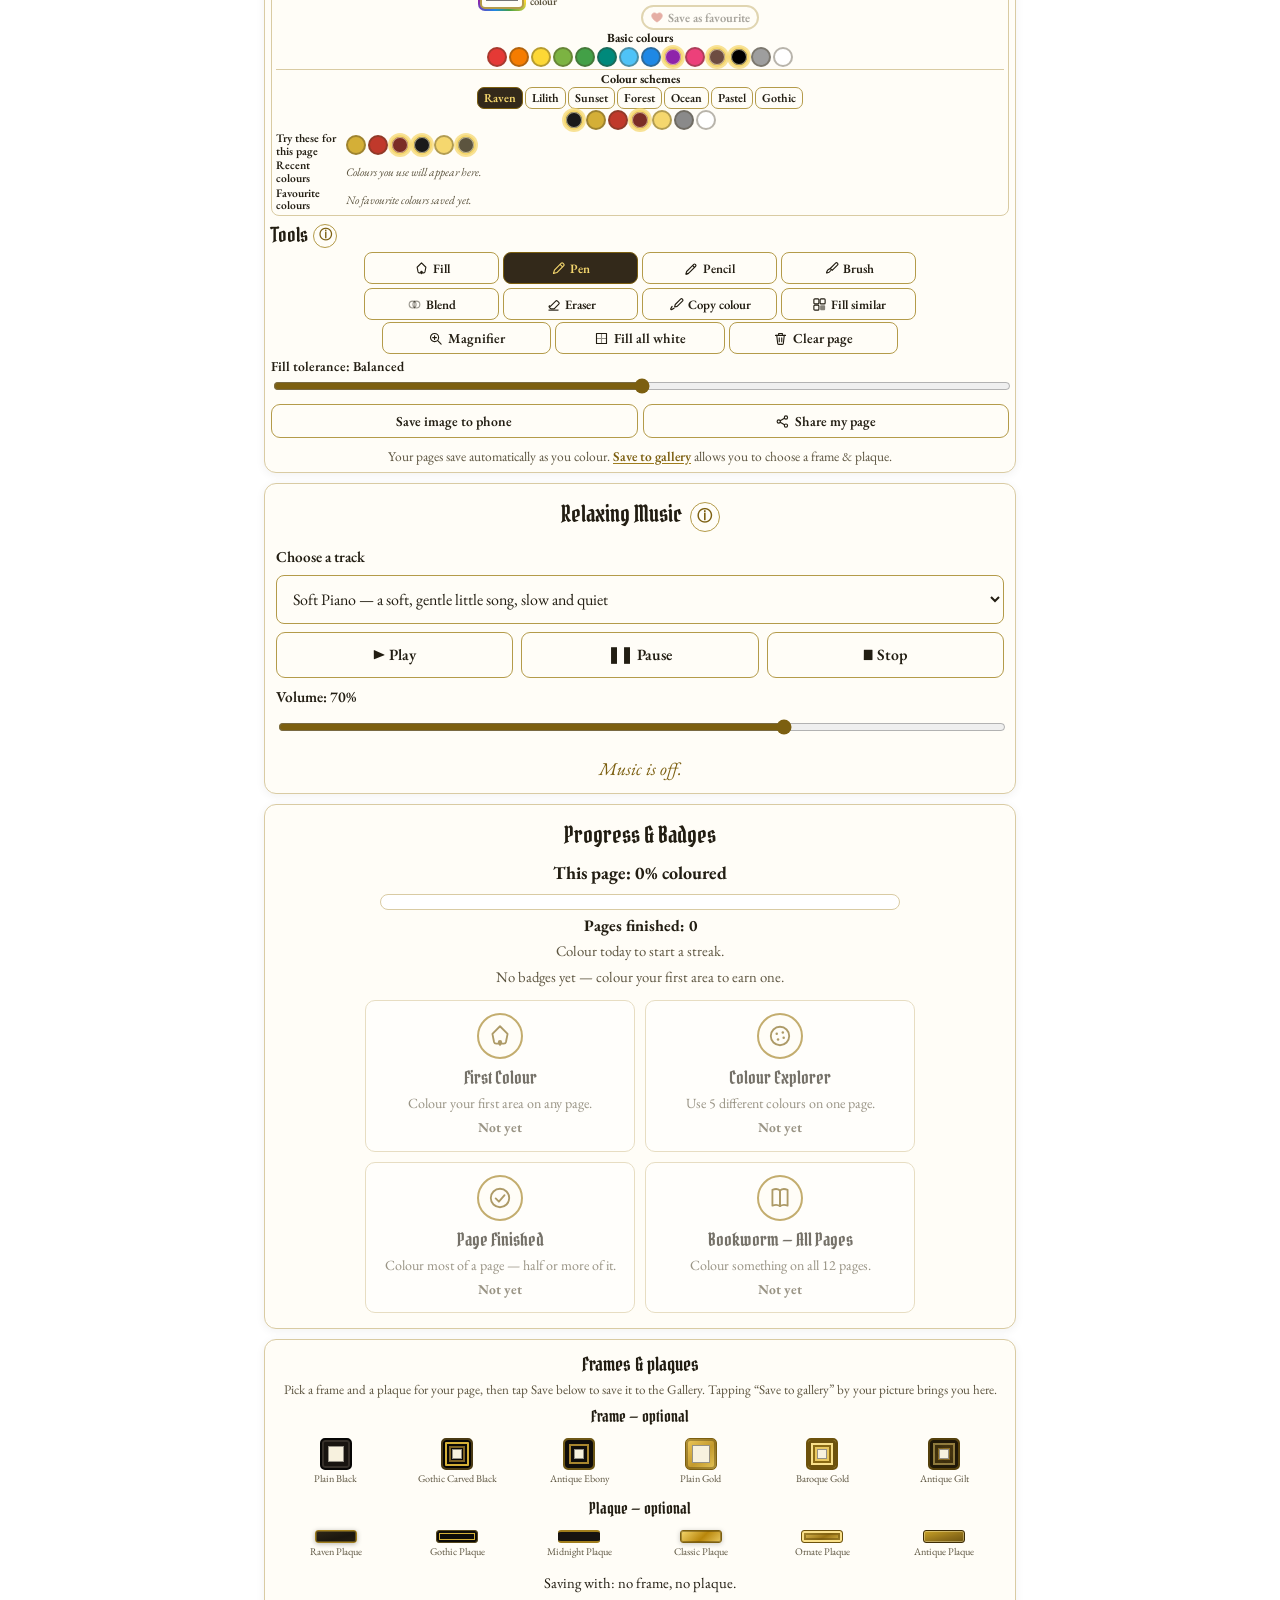
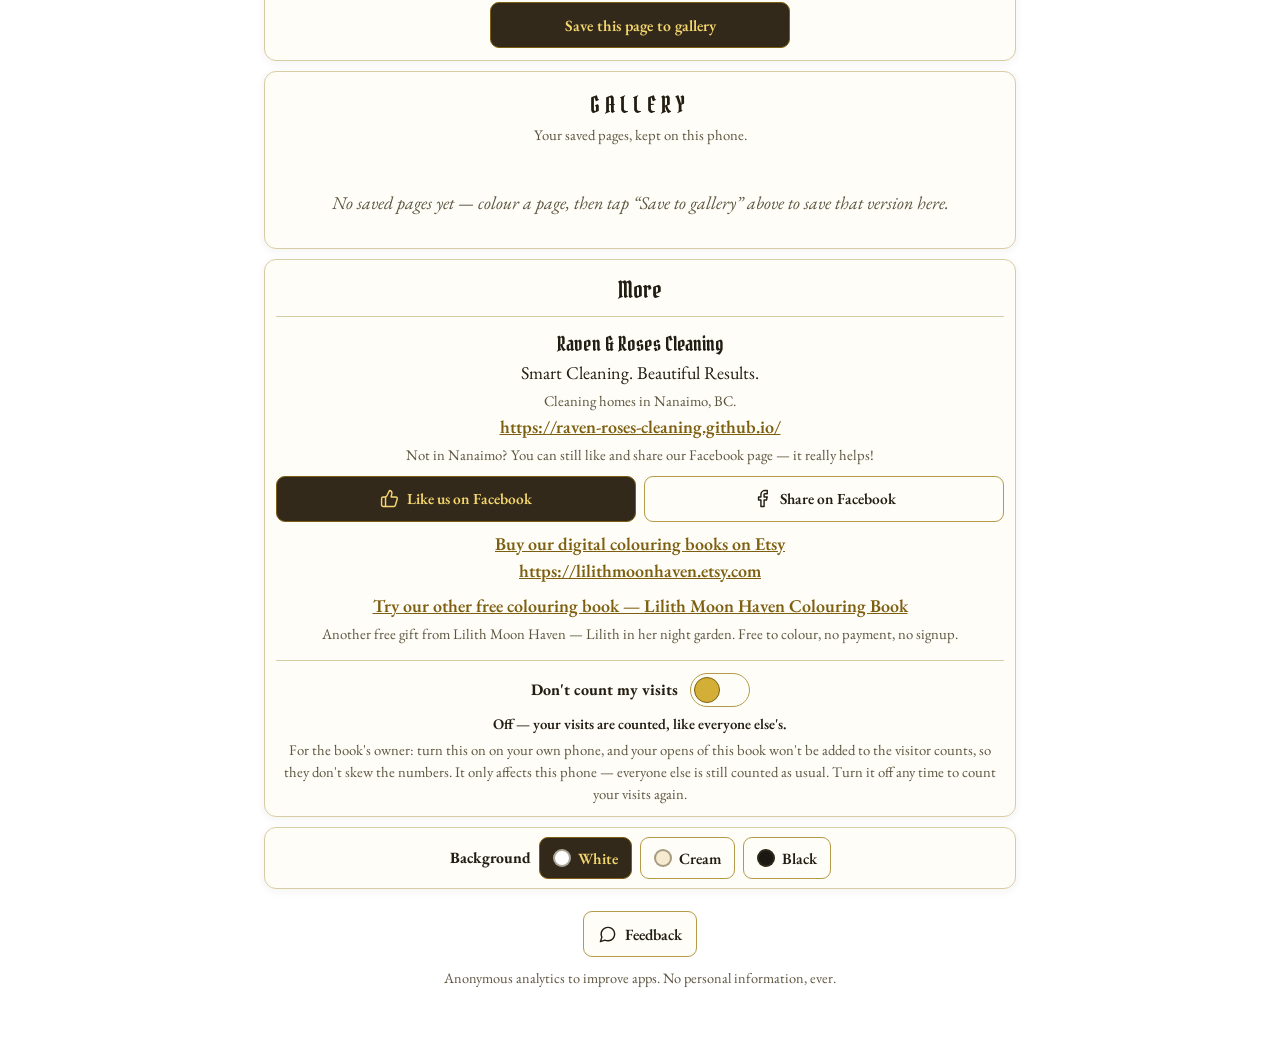
==== commit eddd63f7: "Add Page 13 — Raven on the garden wall to the colouring book" ====
--- a/colouring-book/index.html
+++ b/colouring-book/index.html
@@ -2064,7 +2064,8 @@
   { "id": "page-09", "title": "Page 9 — Raven at the birdbath",          "file": "media-generation-raven-colouring-page-09-v6-bir-0-d9f4e94c-097e-47dc-9a1c-ee5447a20393.webp", "level": "level2" },
   { "id": "page-10", "title": "Page 10 — Raven at the lakeside cabin",   "file": "media-generation-raven-lakeside-cabin-level2-re-0-8885449a-8330-49f8-a2ab-5ce83beeb2c4.webp", "level": "level2" },
   { "id": "page-11", "title": "Page 11 — Raven in the rugged mountains", "file": "media-generation-raven-rugged-mountain-level4-0-11fc21e4-8630-4edf-b4c8-e94ae7543057.webp", "level": "level4" },
-  { "id": "page-12", "title": "Page 12 — Raven at the garden gate",       "file": "raven-page-12-garden-gate.webp", "level": "level1", "addedOn": "2026-11-09" }
+  { "id": "page-12", "title": "Page 12 — Raven at the garden gate",       "file": "raven-page-12-garden-gate.webp", "level": "level1", "addedOn": "2026-11-09" },
+  { "id": "page-13", "title": "Page 13 — Raven on the garden wall",       "file": "raven-page-13-garden-wall.webp", "level": "level1", "addedOn": "2026-11-16" }
 ];
 
 /* ---- New-page ribbon, for 3 days only ----
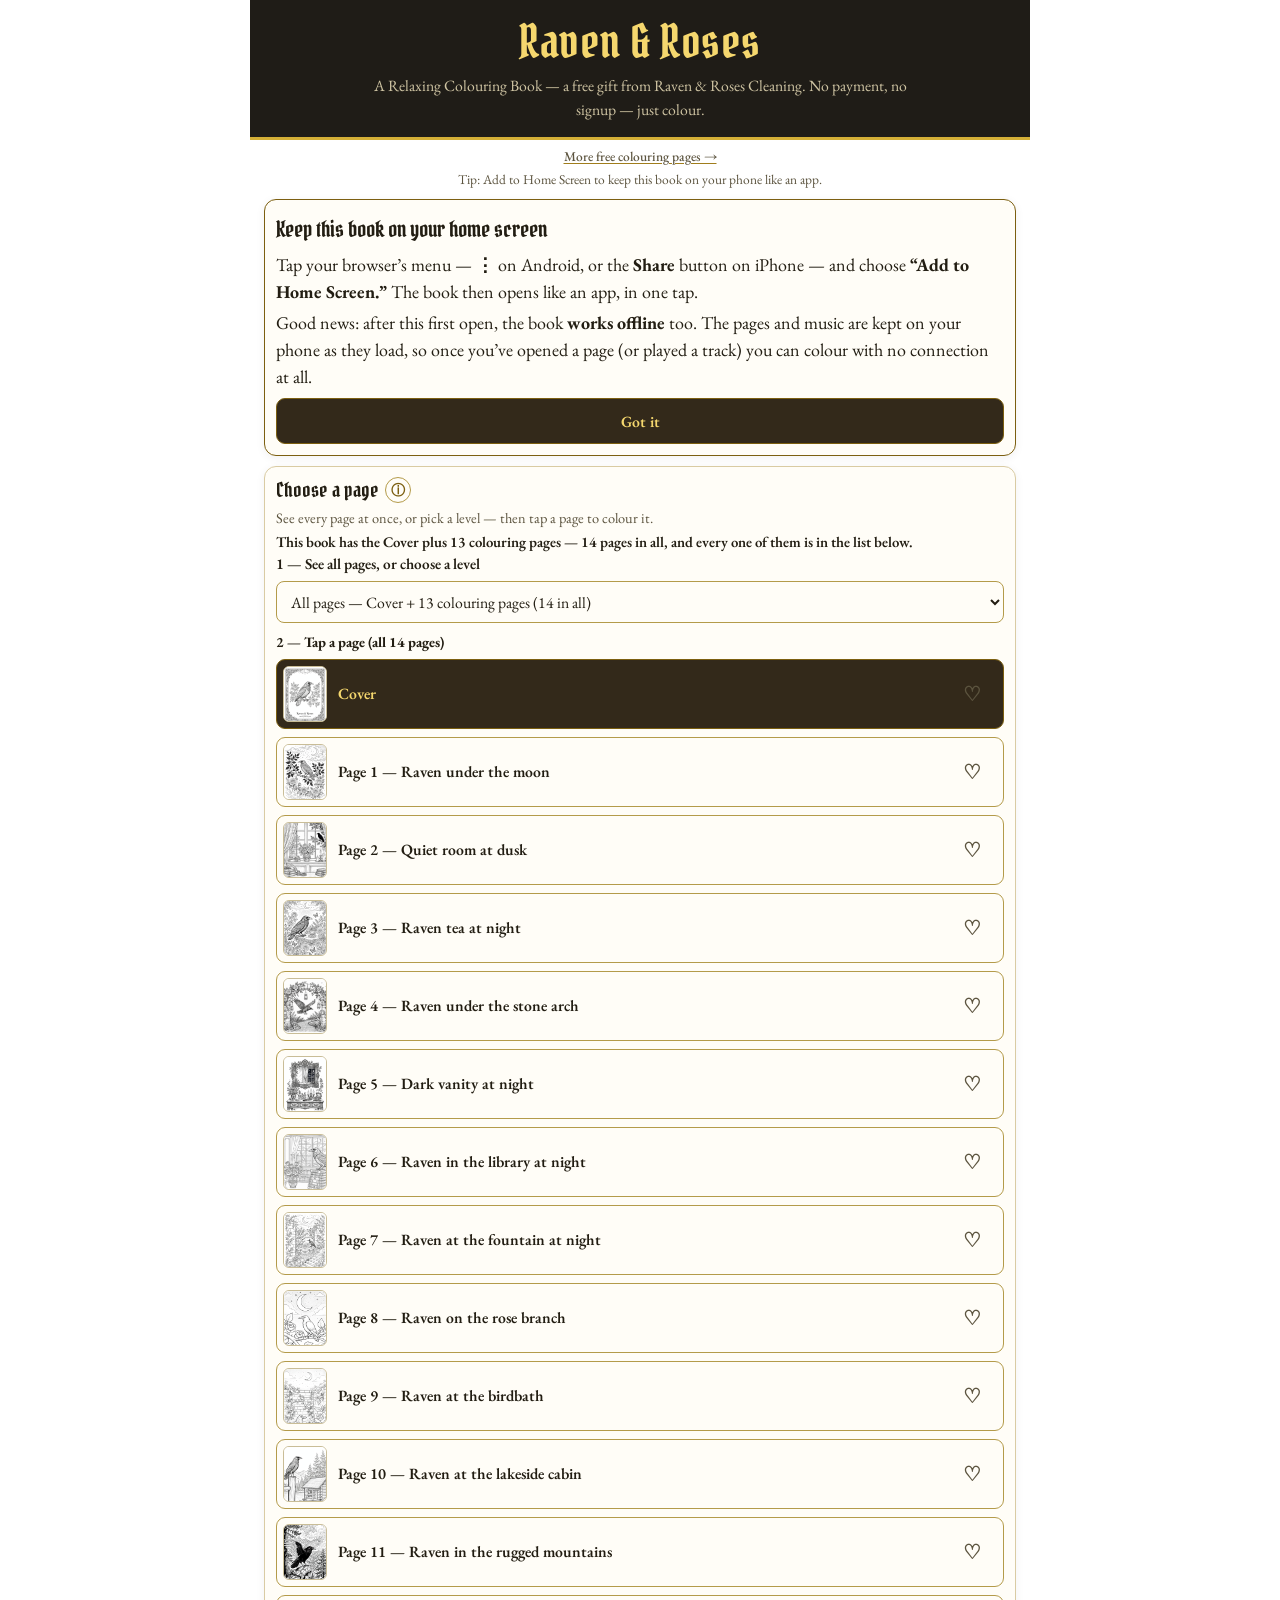
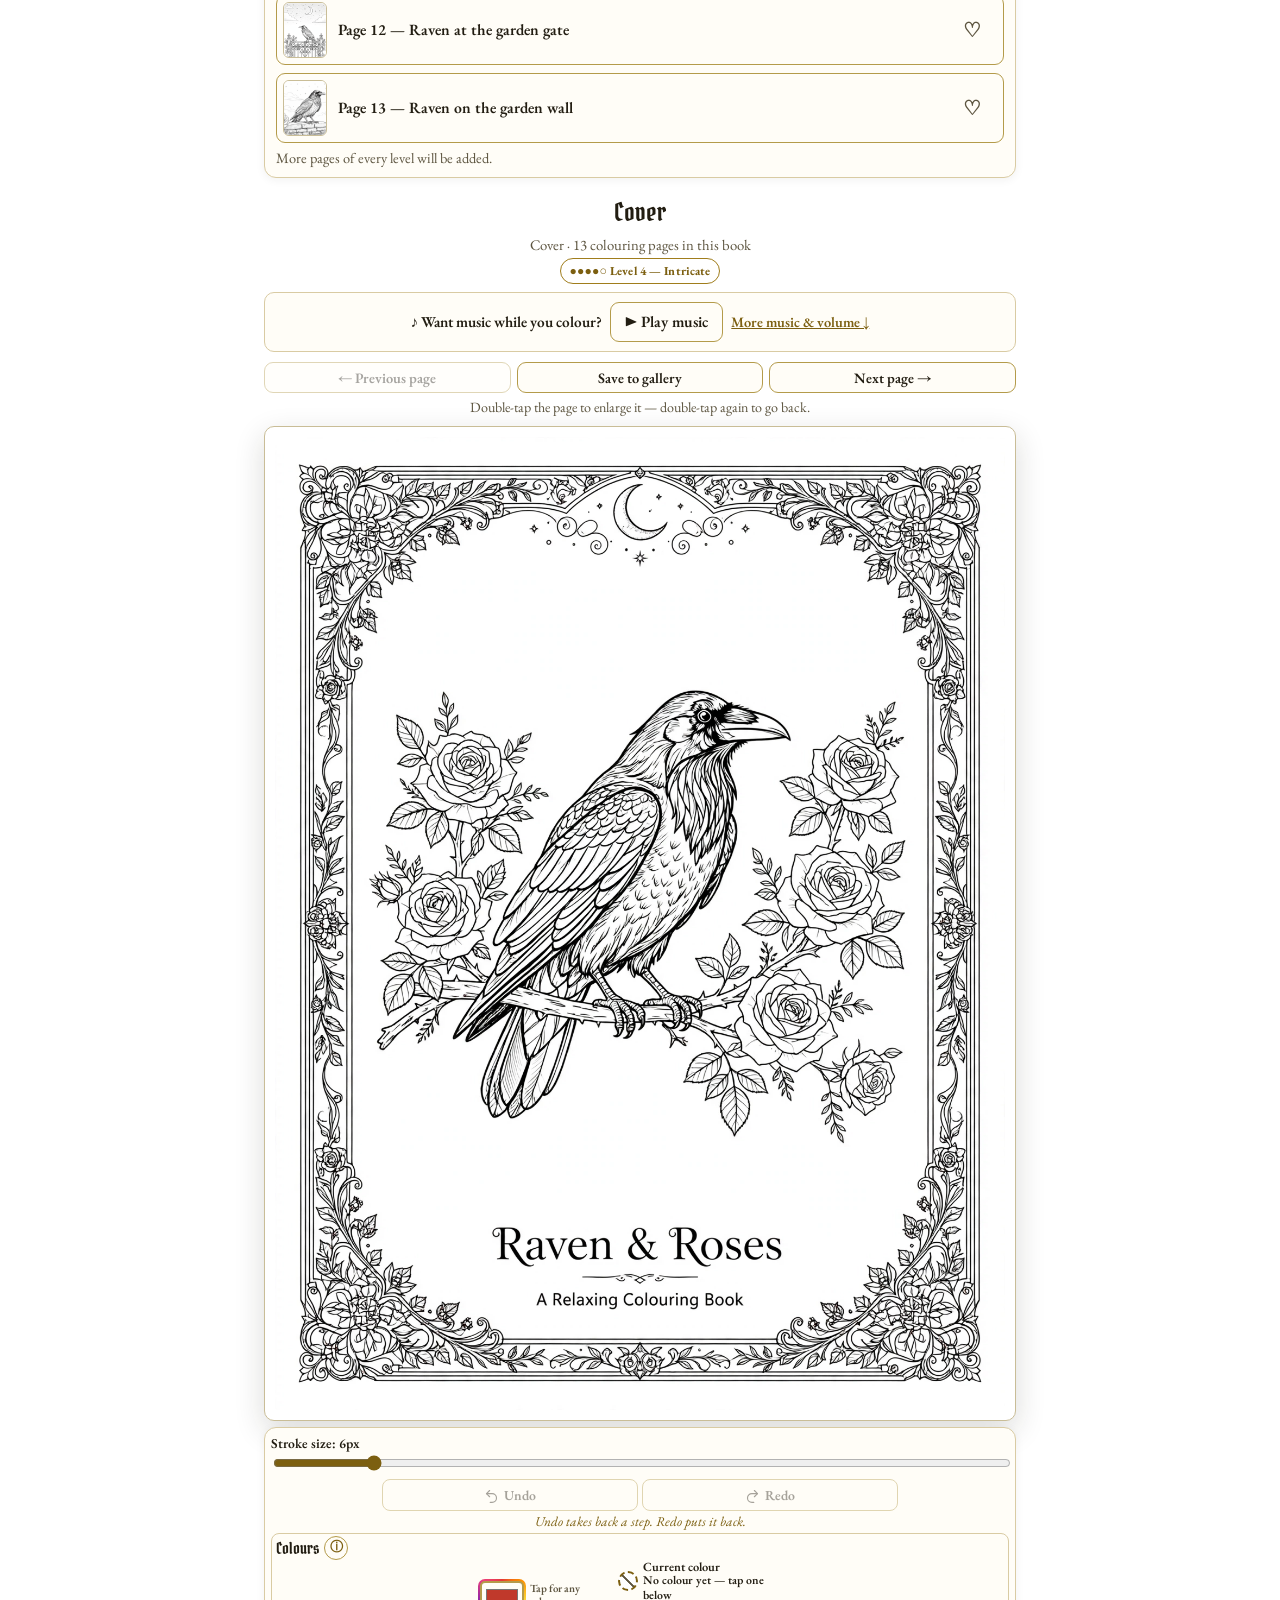
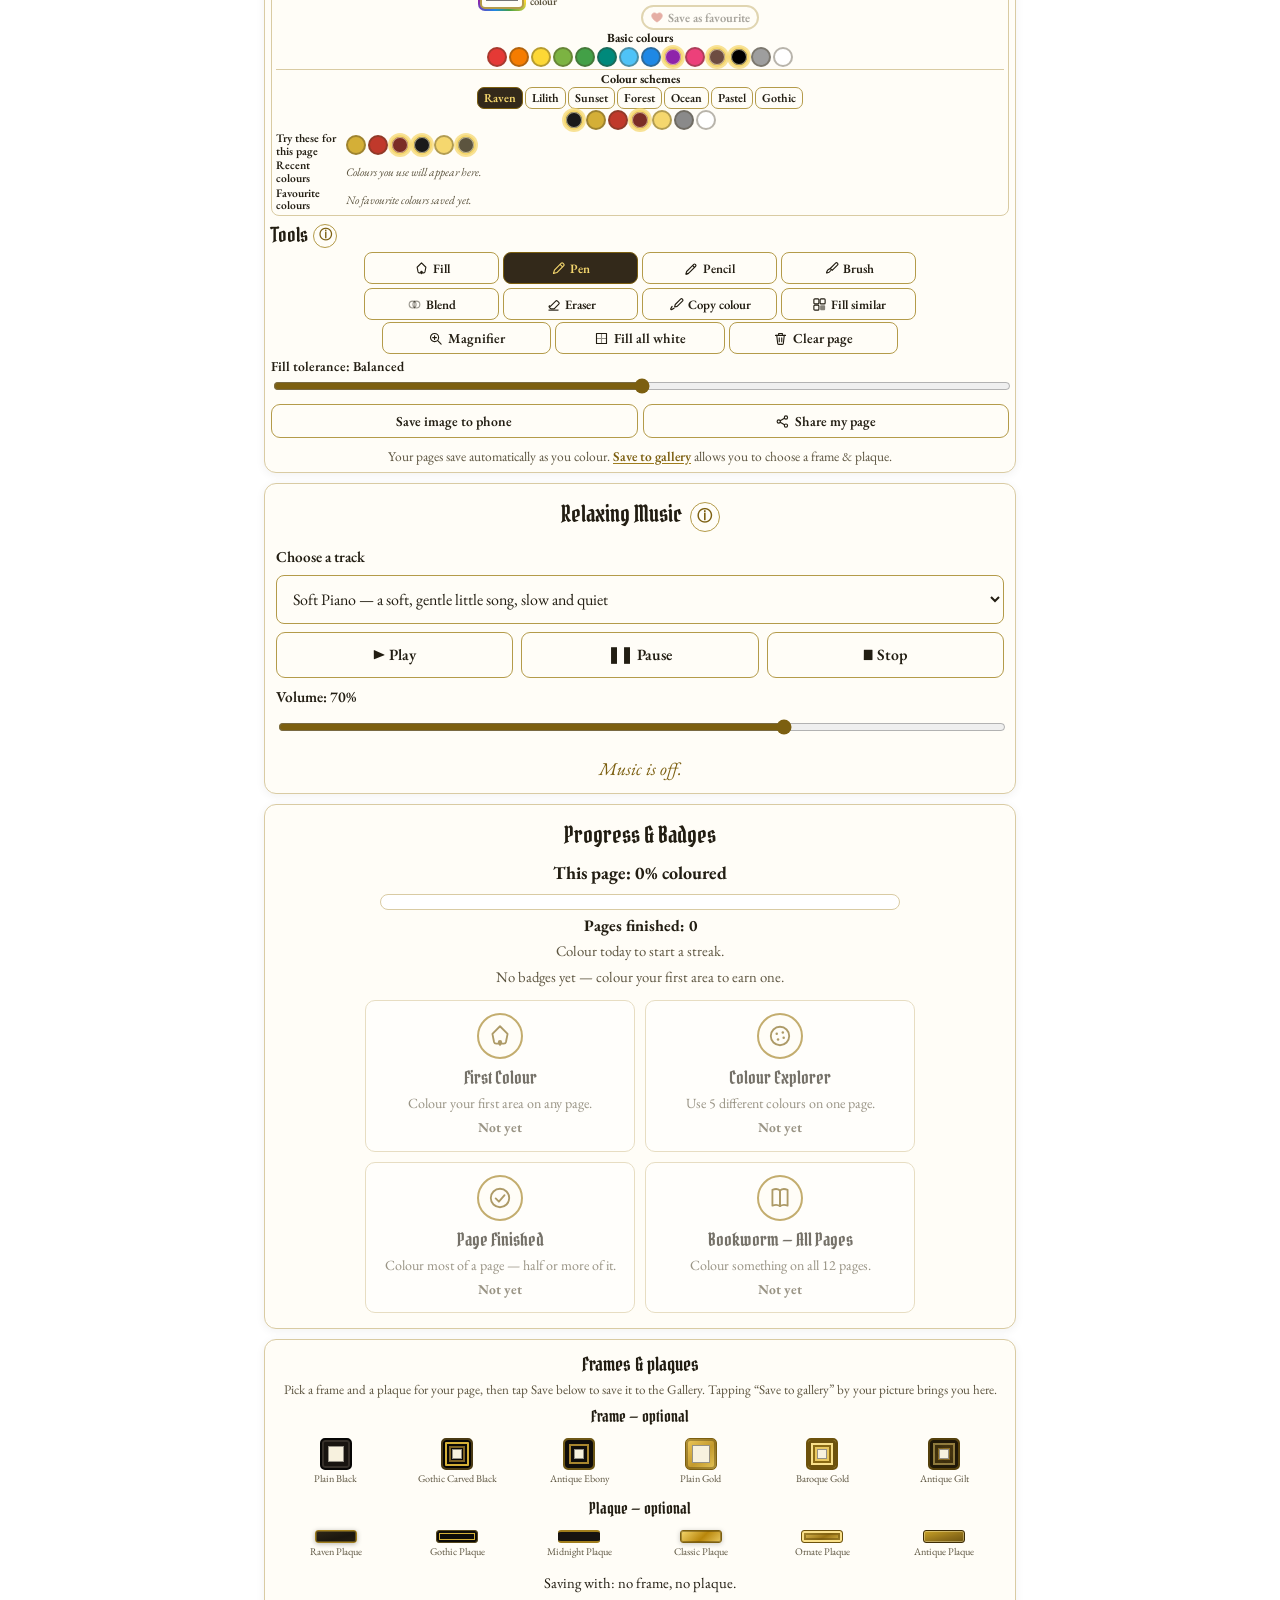
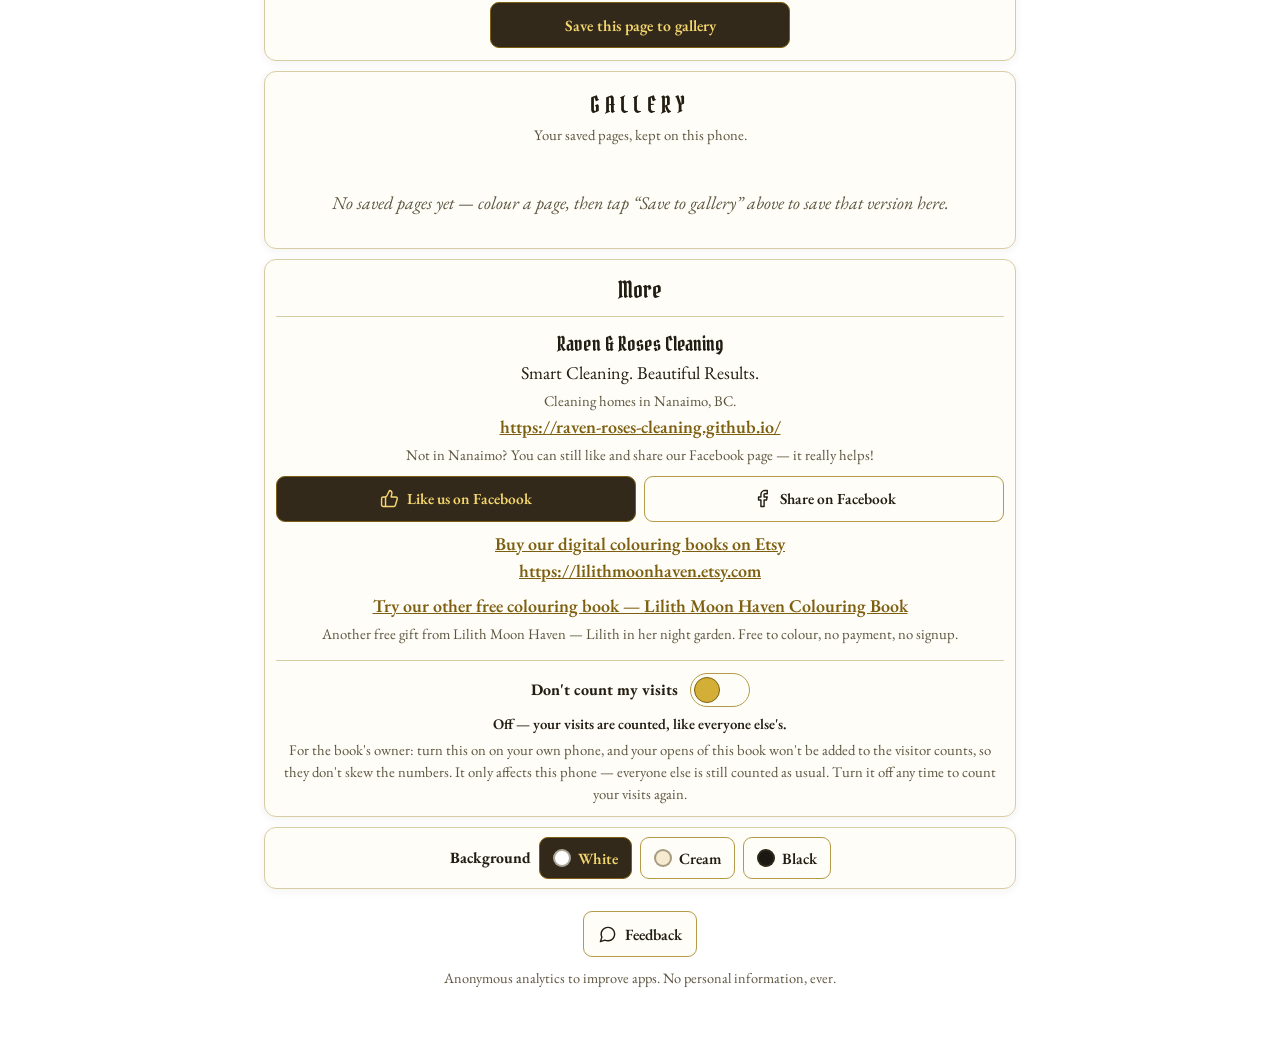
==== commit 69e4a714: "Raven colouring book: new-page banner above the sheet (like Lilith)" ====
--- a/colouring-book/index.html
+++ b/colouring-book/index.html
@@ -377,8 +377,10 @@
   /* New-page ribbon — a small, real ribbon banner in Raven black
      & gold, for a page that has just been added. Nothing huge: a
      short gold strip with notched ribbon ends and little folded
-     tails underneath, sitting under the page name in the picker
-     and under the title on the colouring page itself. */
+     tails underneath, sitting under the page name in the picker.
+     On the colouring page itself the announcement is a flat
+     black-and-gold banner strip directly ABOVE the sheet — never
+     on the picture (see #page-new-ribbon below). */
   .page-pick-text{flex:1 1 auto;display:flex;flex-direction:column;align-items:flex-start;gap:5px;min-width:0}
   .page-pick-text .page-pick-name{flex:none}
   .new-ribbon{
@@ -394,9 +396,20 @@
   }
   .new-ribbon::before{left:2px;transform:rotate(45deg)}
   .new-ribbon::after{right:2px;transform:rotate(45deg)}
-  .new-ribbon--large{font-size:.8rem;padding:6px 18px 7px;letter-spacing:.08em}
-  .sheet-new-ribbon{margin:8px 0 0;text-align:center}
-  .sheet-new-ribbon[hidden]{display:none}
+  /* New page banner for the current sheet — sits ABOVE the
+     picture, between the double-tap hint and the sheet, so it
+     never covers or ruins any of the artwork. Same black-and-gold
+     as the title band, laid flat as a banner strip with
+     ribbon-cut ends instead of a small tag under the title. */
+  #page-new-ribbon{
+    text-align:center;margin:0 auto 8px;max-width:520px;pointer-events:none;
+    background:linear-gradient(180deg,var(--band),#0f0d08);color:var(--band-ink);
+    font-family:"EB Garamond",Georgia,serif;font-size:.78rem;font-weight:700;letter-spacing:.16em;text-transform:uppercase;line-height:1.4;
+    padding:7px 32px;box-shadow:0 2px 7px rgba(34,29,18,.35);
+    clip-path:polygon(0 0,100% 0,calc(100% - 10px) 50%,100% 100%,0 100%,10px 50%);
+  }
+  #page-new-ribbon[hidden]{display:none}
+  #sheet-area.enlarged #page-new-ribbon{flex:none;margin:0 auto 6px}
   /* Top new-page ribbon — a full-width gold ribbon banner pinned
      directly under the black title band, the first thing a reader
      sees. Same gold ribbon skin as the little .new-ribbon, sized
@@ -1517,7 +1530,6 @@
       <h2 id="page-title">Loading…</h2>
       <p id="page-count"></p>
       <p id="page-difficulty" class="difficulty-line"></p>
-      <p class="sheet-new-ribbon" id="page-new-ribbon" hidden><span class="new-ribbon new-ribbon--large">New page — just added</span></p>
     </div>
 
     <div class="music-mini">
@@ -1531,6 +1543,7 @@
       <button id="next-btn" type="button">Next page →</button>
     </div>
     <p class="dbltap-hint">Double-tap the page to enlarge it — double-tap again to go back.</p>
+    <div id="page-new-ribbon" hidden aria-hidden="true">✦ New page — just added ✦</div>
     <div id="enlarge-scroll">
       <div class="paper" id="paper-el">
         <div id="canvas-wrap">
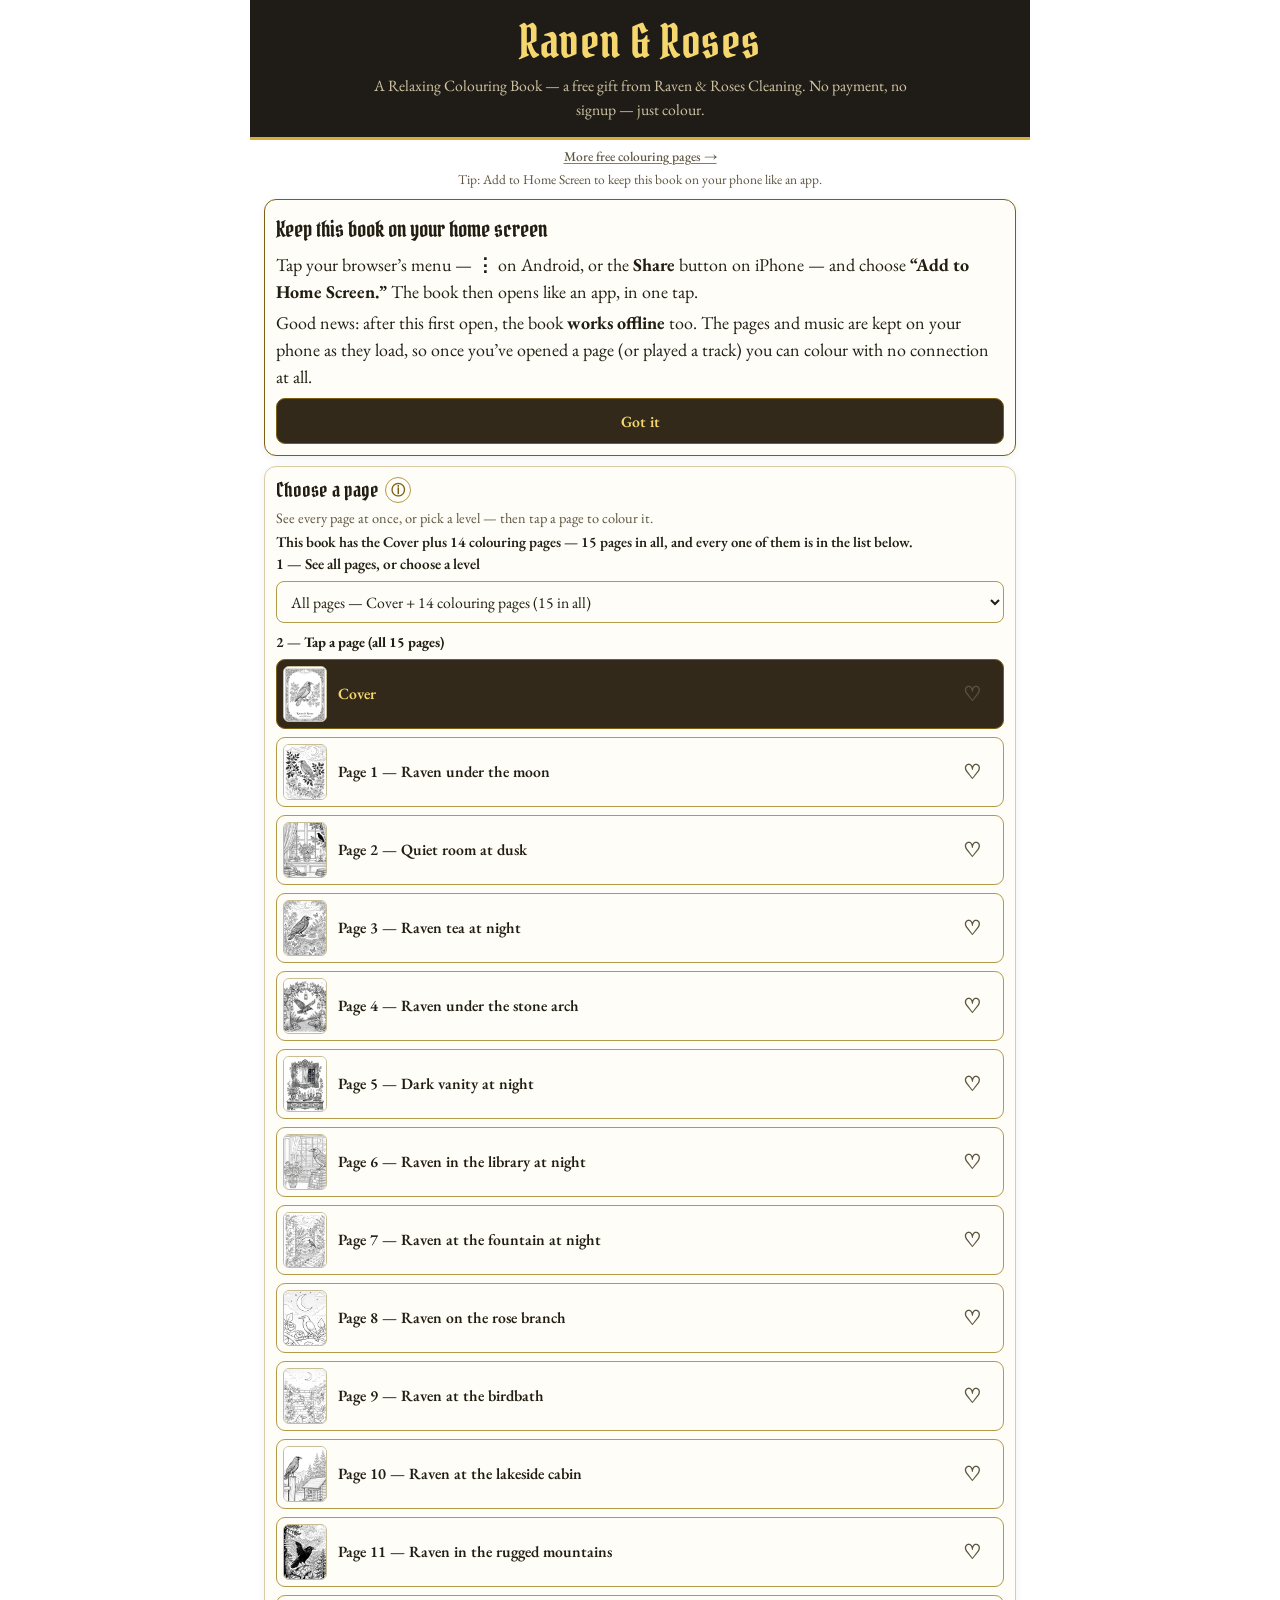
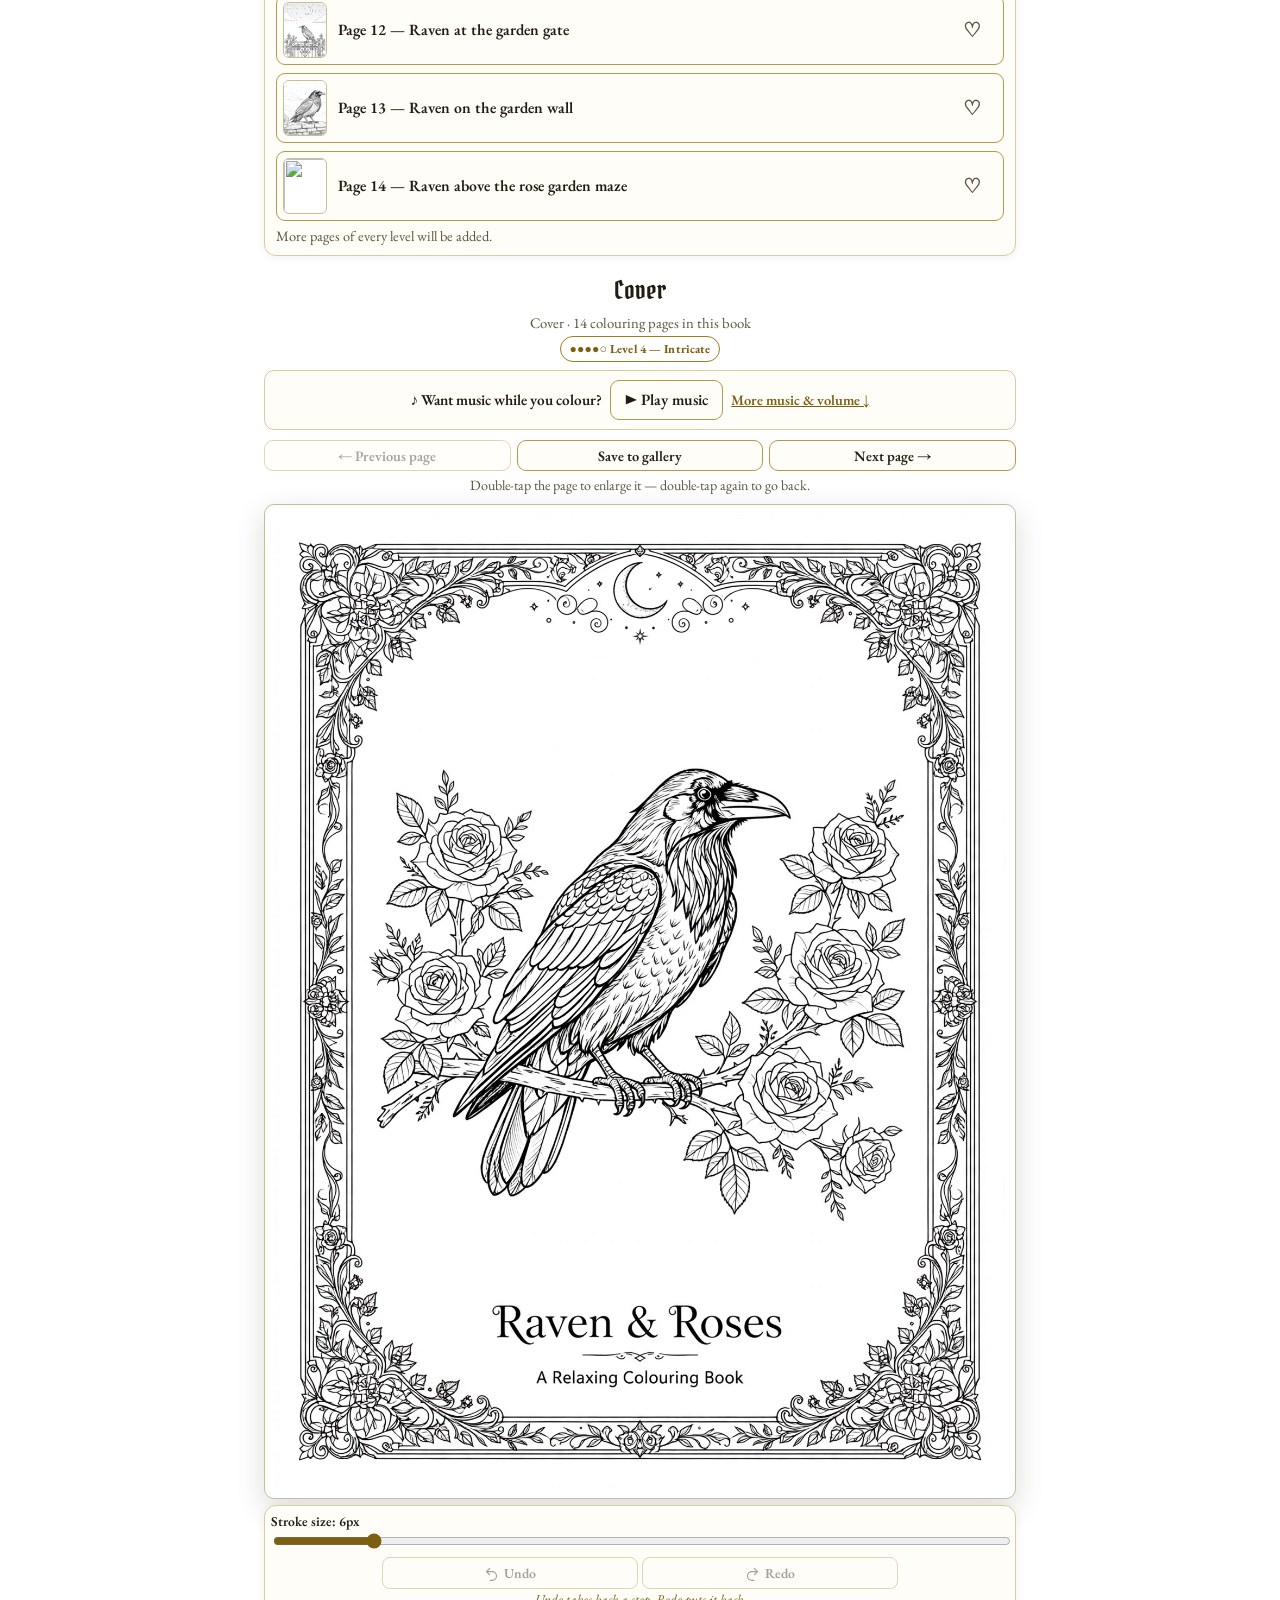
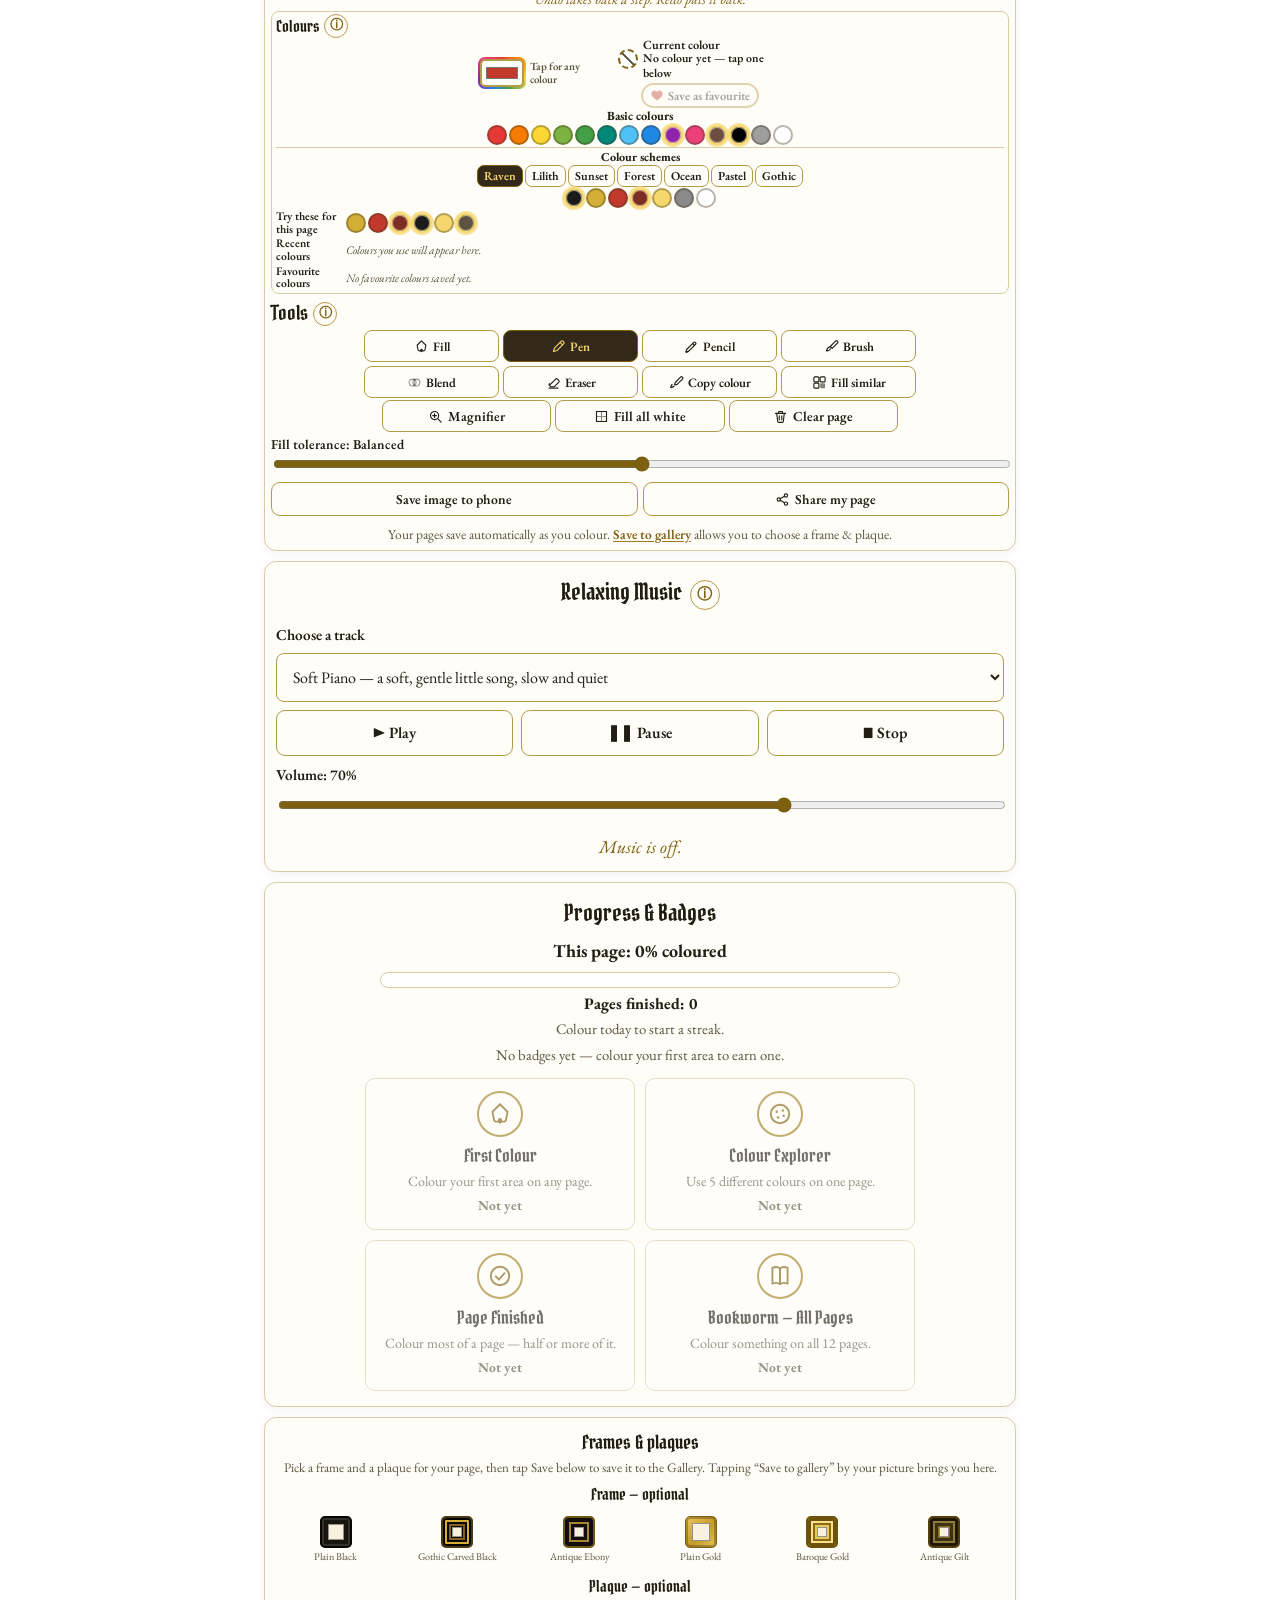
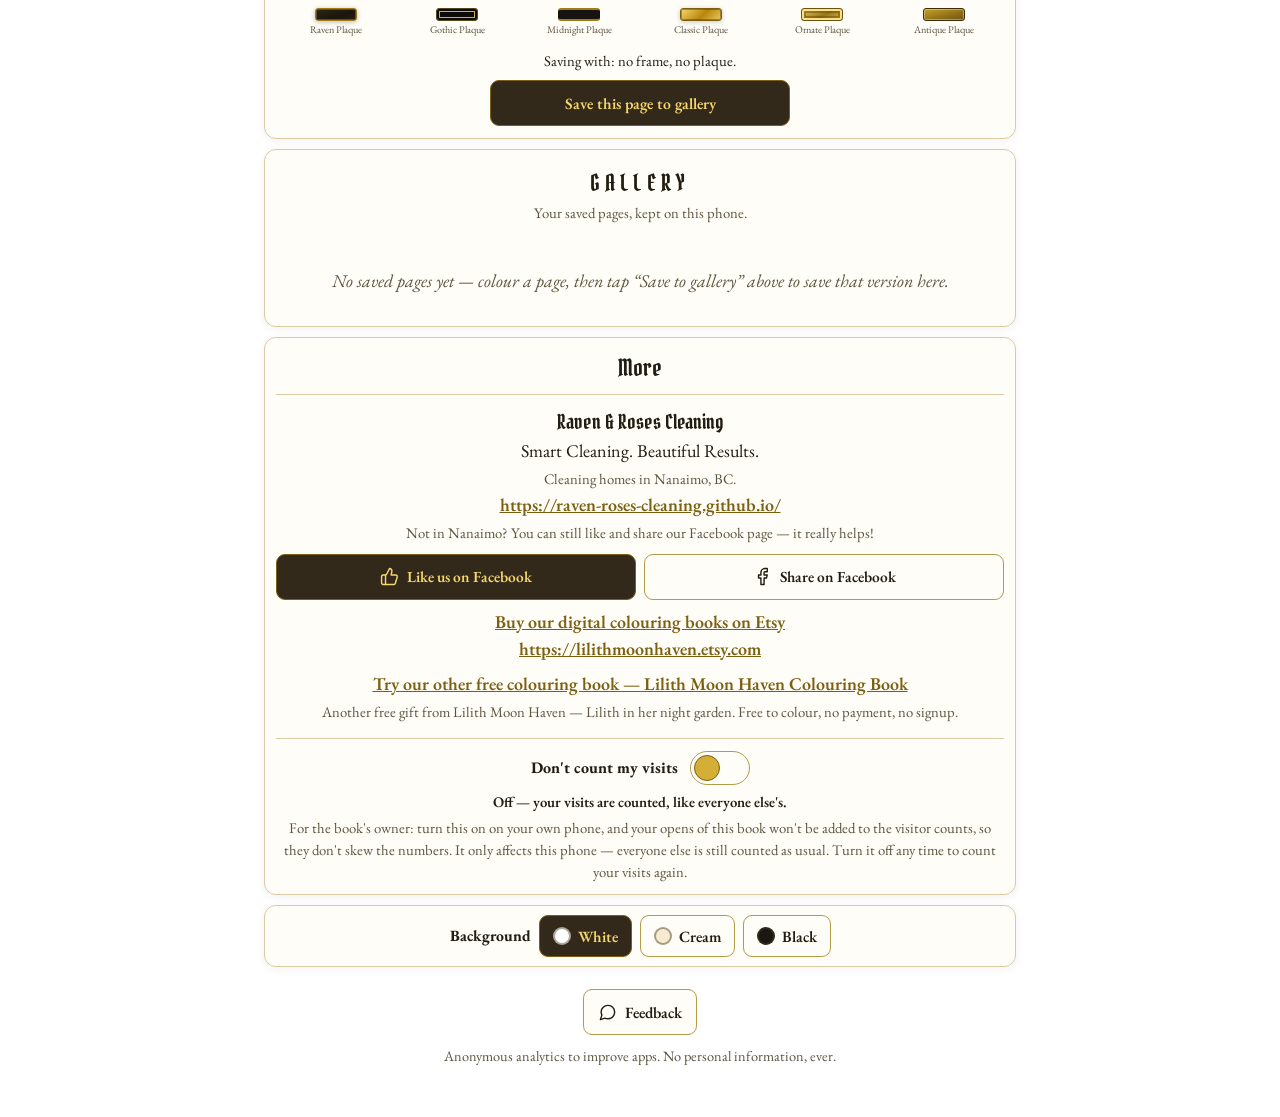
==== commit 22636587: "Add Raven colouring book Page 14 — Raven above the rose garden maze" ====
--- a/colouring-book/index.html
+++ b/colouring-book/index.html
@@ -1472,7 +1472,7 @@
     </div>
   </section>
 
-  <section class="panel picker-compact" aria-label="Choose a page">
+  <section class="panel picker-compact" id="page-picker" aria-label="Choose a page">
     <div class="head-row">
       <h2>Choose a page</h2>
       <button class="info-btn" type="button" data-help-target="levels-help" aria-expanded="false" aria-controls="levels-help" aria-label="How the levels work">ⓘ</button>
@@ -2078,7 +2078,8 @@
   { "id": "page-10", "title": "Page 10 — Raven at the lakeside cabin",   "file": "media-generation-raven-lakeside-cabin-level2-re-0-8885449a-8330-49f8-a2ab-5ce83beeb2c4.webp", "level": "level2" },
   { "id": "page-11", "title": "Page 11 — Raven in the rugged mountains", "file": "media-generation-raven-rugged-mountain-level4-0-11fc21e4-8630-4edf-b4c8-e94ae7543057.webp", "level": "level4" },
   { "id": "page-12", "title": "Page 12 — Raven at the garden gate",       "file": "raven-page-12-garden-gate.webp", "level": "level1", "addedOn": "2026-11-09" },
-  { "id": "page-13", "title": "Page 13 — Raven on the garden wall",       "file": "raven-page-13-garden-wall.webp", "level": "level1", "addedOn": "2026-11-16" }
+  { "id": "page-13", "title": "Page 13 — Raven on the garden wall",       "file": "raven-page-13-garden-wall.webp", "level": "level1", "addedOn": "2026-11-16" },
+  { "id": "page-14", "title": "Page 14 — Raven above the rose garden maze", "file": "raven-page-14-rose-garden-maze.webp", "level": "level3", "addedOn": "2026-11-23" }
 ];
 
 /* ---- New-page ribbon, for 3 days only ----
@@ -4033,6 +4034,61 @@
   fillPlaqueEl(el, lines);
   return el;
 }
+/* ---- Phone back button — step back INSIDE the book ----
+   Without this, the phone's back button (and the browser's) left
+   the whole book the moment a reader was colouring a page: the
+   book is one long page, so the browser had nowhere inside it to
+   go back TO. Now every step into the book adds one step to the
+   browser history, and stepping back (see the popstate handler in
+   the start-up code below) undoes exactly that one step:
+     colouring page  → back to the page picker ("Choose a page")
+     enlarged view   → back to the normal colouring view
+     saved picture   → back to the Gallery wall
+   Only when the reader is already at the picker does back leave
+   the book, exactly as it always did — the reader is never
+   trapped. On-screen closes for the enlarged view and the saved
+   picture go through rbNavRequestPop, so the history step they
+   used is handed back too and the two never drift apart. */
+var rbNavView = "home"; // "home" (the picker) | "colouring" | "enlarged" | "lightbox"
+var rbNavPopping = false; // true while a popstate step is being carried out
+var rbNavAfterPop = null; // one follow-up to run once a requested pop has closed its view
+function rbNavReplace(view) {
+  rbNavView = view;
+  try { history.replaceState({ rbView: view }, ""); } catch (e) {}
+}
+function rbNavEnter(view) {
+  if (rbNavView === view) { rbNavReplace(view); return; }
+  rbNavView = view;
+  try { history.pushState({ rbView: view }, ""); } catch (e) {}
+}
+function rbNavEnterColouring() { rbNavEnter("colouring"); }
+/* Mark the entry the book opened on as "home" — WITHOUT adding a
+   step — so the first Back from inside the book lands here and
+   stops, instead of leaving. */
+function rbNavInit() {
+  var cur = null;
+  try { cur = history.state && history.state.rbView; } catch (e) {}
+  if (cur === "home") { rbNavView = "home"; return; }
+  rbNavReplace("home");
+}
+/* An on-screen close for a view that Back also closes: hand its
+   history step back and let the popstate handler close the view
+   (then run `after`, if given). Returns false when there is no
+   step to hand back — the caller then closes the view itself,
+   exactly as it did before. */
+function rbNavRequestPop(after) {
+  if (rbNavPopping || rbNavView === "home") return false;
+  rbNavAfterPop = after || null;
+  try { history.back(); } catch (e) { rbNavAfterPop = null; return false; }
+  return true;
+}
+/* Back from a colouring page lands here: the page picker at the
+   top of the book — the list the page was picked from. */
+function rbNavGoHome() {
+  var picker = document.getElementById("page-picker");
+  if (picker) { try { picker.scrollIntoView({ block: "start" }); return; } catch (e) {} }
+  try { window.scrollTo(0, 0); } catch (e) {}
+}
 /* ---- Gallery large view ---- */
 var lightboxEntryId = "";
 /* How many pictures hang on the Gallery wall by default — the
@@ -4081,7 +4137,15 @@
   var openBtn = document.getElementById("lb-open-btn");
   if (openBtn) {
     openBtn.style.display = pageIdx >= 0 ? "" : "none";
-    openBtn.onclick = function () { closeGalleryLightbox(); loadPage(pageIdx); window.scrollTo(0, 0); };
+    openBtn.onclick = function () {
+      // Leaving this picture for its colouring page: hand the
+      // picture's history step back first (the popstate handler
+      // closes the picture), then open the page as a colouring
+      // step of its own, so Back from the page still returns to
+      // the picker. With no step to hand back, close directly.
+      var openIt = function () { loadPage(pageIdx); window.scrollTo(0, 0); rbNavEnterColouring(); };
+      if (!rbNavRequestPop(openIt)) { closeGalleryLightbox(); openIt(); }
+    };
   }
   // Arm this picture's download links — the two pictures —
   // with their finished files now, while the
@@ -4091,14 +4155,19 @@
   var delBtn = document.getElementById("lb-delete-btn");
   if (delBtn) delBtn.onclick = function () {
     var id = entry.id, ttl = entry.title;
-    closeGalleryLightbox();
-    pendingGalleryDelete = { mode: "single", entryId: id, title: ttl };
-    setGalleryStatus("");
-    updateGalleryConfirmUI();
-    var panel = document.getElementById("gallery-confirm");
-    if (panel) { try { panel.scrollIntoView({ block: "nearest" }); } catch (e) {} }
+    var askDelete = function () {
+      pendingGalleryDelete = { mode: "single", entryId: id, title: ttl };
+      setGalleryStatus("");
+      updateGalleryConfirmUI();
+      var panel = document.getElementById("gallery-confirm");
+      if (panel) { try { panel.scrollIntoView({ block: "nearest" }); } catch (e) {} }
+    };
+    // Same hand-back as the Close button: the popstate handler
+    // closes the picture, then the delete question appears.
+    if (!rbNavRequestPop(askDelete)) { closeGalleryLightbox(); askDelete(); }
   };
   box.hidden = false;
+  rbNavEnter("lightbox");
   document.documentElement.classList.add("lb-lock");
   document.body.classList.add("lb-lock");
   try { box.scrollTop = 0; } catch (e) {}
@@ -4726,6 +4795,7 @@
   (function (i) {
     b.addEventListener("click", function () {
       loadPage(i);
+      rbNavEnterColouring();
       var sa = $("sheet-area");
       if (sa) { try { sa.scrollIntoView({ block: "start" }); } catch (e) { window.scrollTo(0, 0); } }
     });
@@ -4806,6 +4876,7 @@
   if (btn) {
     btn.onclick = function () {
       loadPage(PAGES.indexOf(pg));
+      rbNavEnterColouring();
       var sa = $("sheet-area");
       if (sa) { try { sa.scrollIntoView({ block: "start" }); } catch (e) { window.scrollTo(0, 0); } }
     };
@@ -5405,8 +5476,8 @@
     });
     renderLevelPages();
   })();
-  $("prev-btn").addEventListener("click", function () { if (currentIndex > 0) loadPage(currentIndex - 1); });
-  $("next-btn").addEventListener("click", function () { if (currentIndex < PAGES.length - 1) loadPage(currentIndex + 1); });
+  $("prev-btn").addEventListener("click", function () { if (currentIndex > 0) { loadPage(currentIndex - 1); rbNavEnterColouring(); } });
+  $("next-btn").addEventListener("click", function () { if (currentIndex < PAGES.length - 1) { loadPage(currentIndex + 1); rbNavEnterColouring(); } });
 
   // Enlarge: show the current page bigger, IN the page. The sheet
   // itself is never copied — so the colouring, undo history, tool
@@ -5500,6 +5571,7 @@
       : "Move around is off — tap to fill, or drag to draw, as usual.");
   }
   function openEnlarged() {
+    rbNavEnter("enlarged");
     trackEvent("enlarge_open", { page: PAGES[currentIndex].id });
     // The enlarged sheet is laid out 135% of the stage width (see the
     // CSS), so 100% here is already clearly bigger than the normal
@@ -5554,13 +5626,20 @@
     setStatus("Back to the normal view — your colouring is still on the page.");
     try { colourCanvas.focus({ preventScroll: true }); } catch (e) {}
   }
-  $("close-enlarge-btn").addEventListener("click", closeEnlarged);
-  $("close-enlarge-fab").addEventListener("click", closeEnlarged);
+  /* Closing the enlarged view from on screen hands its history
+     step back, so the phone's Back and these buttons stay in
+     step: the popstate handler does the actual closing. With no
+     step to hand back, close directly, as before. */
+  function requestCloseEnlarged() {
+    if (!rbNavRequestPop(null)) closeEnlarged();
+  }
+  $("close-enlarge-btn").addEventListener("click", requestCloseEnlarged);
+  $("close-enlarge-fab").addEventListener("click", requestCloseEnlarged);
   $("zoom-in-btn").addEventListener("click", function () { var c = stageCentreClient(); applyZoomAt(zoomPct + 25, c.x, c.y); });
   $("zoom-out-btn").addEventListener("click", function () { var c = stageCentreClient(); applyZoomAt(zoomPct - 25, c.x, c.y); });
   window.addEventListener("resize", function () { if (isEnlarged()) applyViewTransform(); });
   $("pan-toggle-btn").addEventListener("click", function () { setPanMode(!panMode); });
-  document.addEventListener("keydown", function (ev) { if (ev.key === "Escape") closeEnlarged(); });
+  document.addEventListener("keydown", function (ev) { if (ev.key === "Escape" && isEnlarged()) requestCloseEnlarged(); });
   // Ctrl+wheel over the big picture zooms at the pointer (desktop twin
   // of pinch).
   enlargeScroll.addEventListener("wheel", function (ev) {
@@ -5600,7 +5679,7 @@
   var lastDotTap = null;        // a mouse/pen draw-tool dot just drawn: {clientX, clientY, at}
   function toggleEnlarged() {
     lastEnlargeToggleAt = Date.now();
-    if (isEnlarged()) closeEnlarged(); else openEnlarged();
+    if (isEnlarged()) requestCloseEnlarged(); else openEnlarged();
   }
   function runTapAction(a) {
     if (!a || !pageReady) return;
@@ -6515,8 +6594,14 @@
   });
   // Gallery large view — Back to wall closes it; tapping the dark
   // area outside the panel or pressing Escape closes it too.
+  // Closing from on screen hands the picture's history step back
+  // (the popstate handler does the actual closing), so the
+  // phone's Back and these controls stay in step.
+  function requestCloseLightbox() {
+    if (!rbNavRequestPop(null)) closeGalleryLightbox();
+  }
   var lbCloseBtn = $("lb-close-btn");
-  if (lbCloseBtn) lbCloseBtn.addEventListener("click", function () { closeGalleryLightbox(); });
+  if (lbCloseBtn) lbCloseBtn.addEventListener("click", function () { requestCloseLightbox(); });
   // The download links: once a picture's file is made and
   // still matches this picture's saved frame / plaque, the tap
   // is the browser's own download of that file — this handler
@@ -6557,8 +6642,8 @@
     });
   });
   var lbBox = $("gallery-lightbox");
-  if (lbBox) lbBox.addEventListener("click", function (ev) { if (ev.target === lbBox) closeGalleryLightbox(); });
-  document.addEventListener("keydown", function (ev) { if (ev.key === "Escape") closeGalleryLightbox(); });
+  if (lbBox) lbBox.addEventListener("click", function (ev) { if (ev.target === lbBox) requestCloseLightbox(); });
+  document.addEventListener("keydown", function (ev) { if (ev.key === "Escape" && lbBox && !lbBox.hidden) requestCloseLightbox(); });
   /* ---- Share my page, with options ----
      Tapping "Share my page" opens this options panel IMMEDIATELY,
      in a "Preparing your page…" state with animated dots, and only
@@ -7247,6 +7332,43 @@
     });
   }
 
+  /* ---- Phone back button: one step back INSIDE the book ----
+     Each step into the book (a colouring page, the enlarged view,
+     a saved picture) pushed one history step — see rbNavEnter
+     above. This handler is what a Back press lands on: it undoes
+     exactly the step that was on top, and nothing more. A saved
+     picture closes back to the Gallery wall, the enlarged view
+     closes back to the normal colouring view, and a colouring
+     page goes back to the page picker at the top of the book —
+     the reader stays in the book. Back at the picker itself is
+     left alone, so leaving the book from there works as always. */
+  window.addEventListener("popstate", function (ev) {
+    var landed = "home";
+    try {
+      if (ev.state && ev.state.rbView) landed = ev.state.rbView;
+      else if (history.state && history.state.rbView) landed = history.state.rbView;
+    } catch (e) {}
+    var was = rbNavView;
+    rbNavView = landed;
+    rbNavPopping = true;
+    var lb = $("gallery-lightbox");
+    if (lb && !lb.hidden) {
+      closeGalleryLightbox();
+    } else if (isEnlarged()) {
+      closeEnlarged();
+    } else if (was === "colouring" && landed === "home") {
+      rbNavGoHome();
+    } else if (was === "home" && landed === "colouring") {
+      // Forward again, back into the colouring page.
+      var sa = $("sheet-area");
+      if (sa) { try { sa.scrollIntoView({ block: "start" }); } catch (e) {} }
+    }
+    rbNavPopping = false;
+    var after = rbNavAfterPop;
+    rbNavAfterPop = null;
+    if (after) { try { after(); } catch (e) {} }
+  });
+
   showNoColour();
   // Open on the cover, unless this phone was already working
   // on a page — then reopen on that page, with its saved colouring
@@ -7254,6 +7376,7 @@
   var startIndex = openingPageIndex();
   appReady = true; // the book is open — from here, picks and taps are the reader's own
   renderTopNewRibbon();
+  rbNavInit();
   loadPage(startIndex);
   if (pageImg.complete && pageImg.naturalWidth) onImageReady();
 });
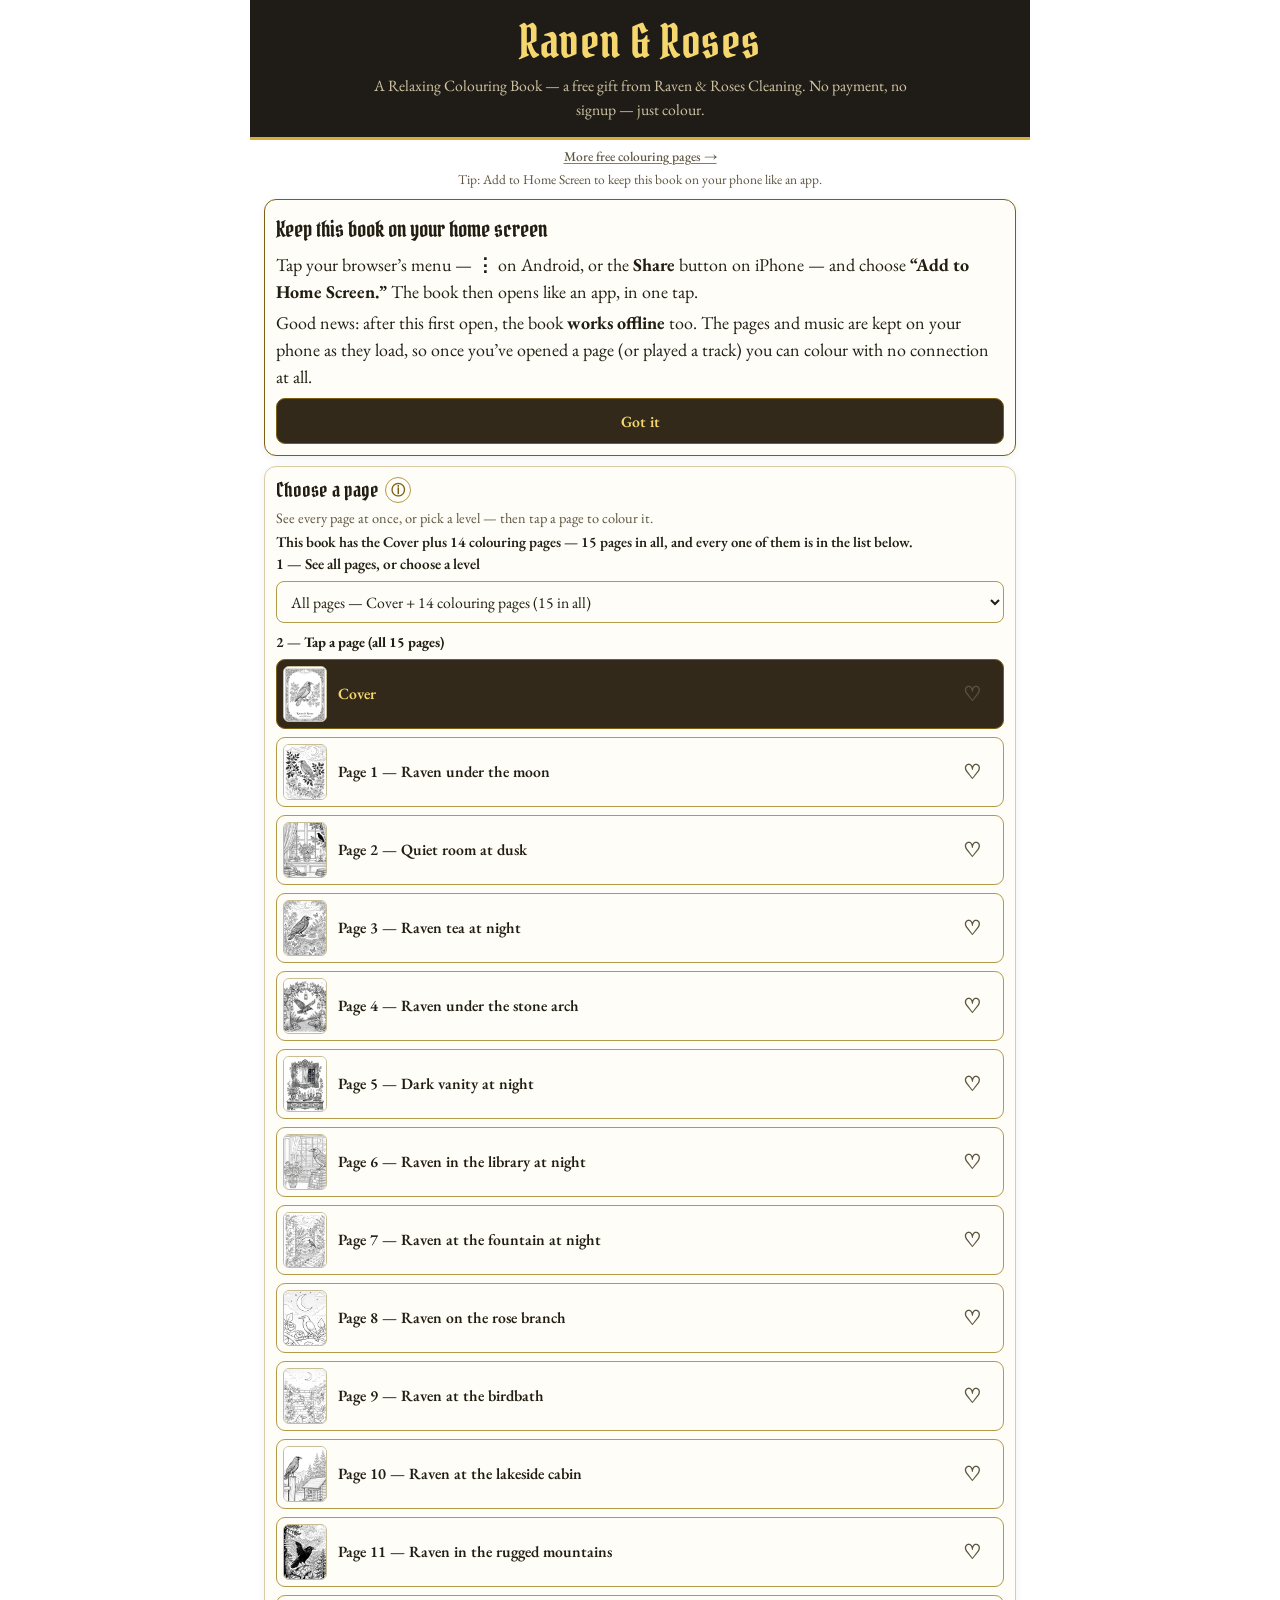
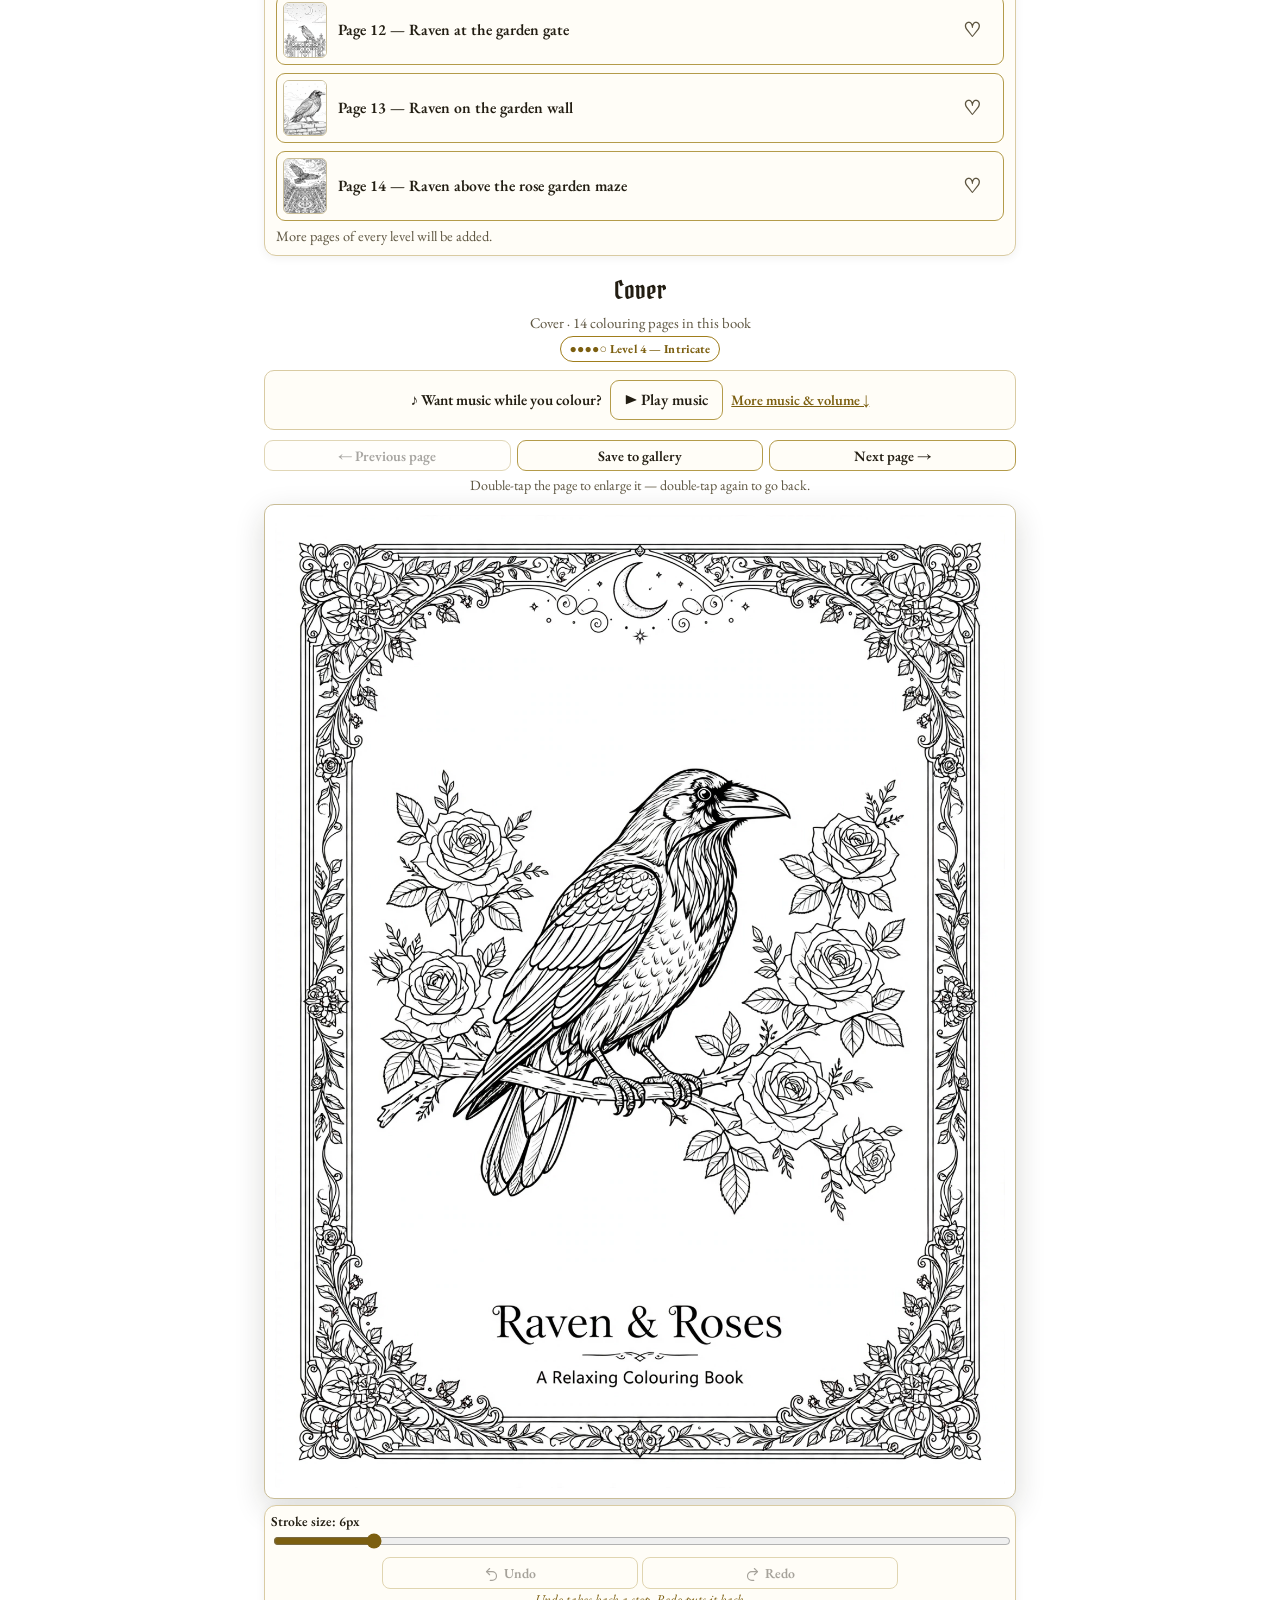
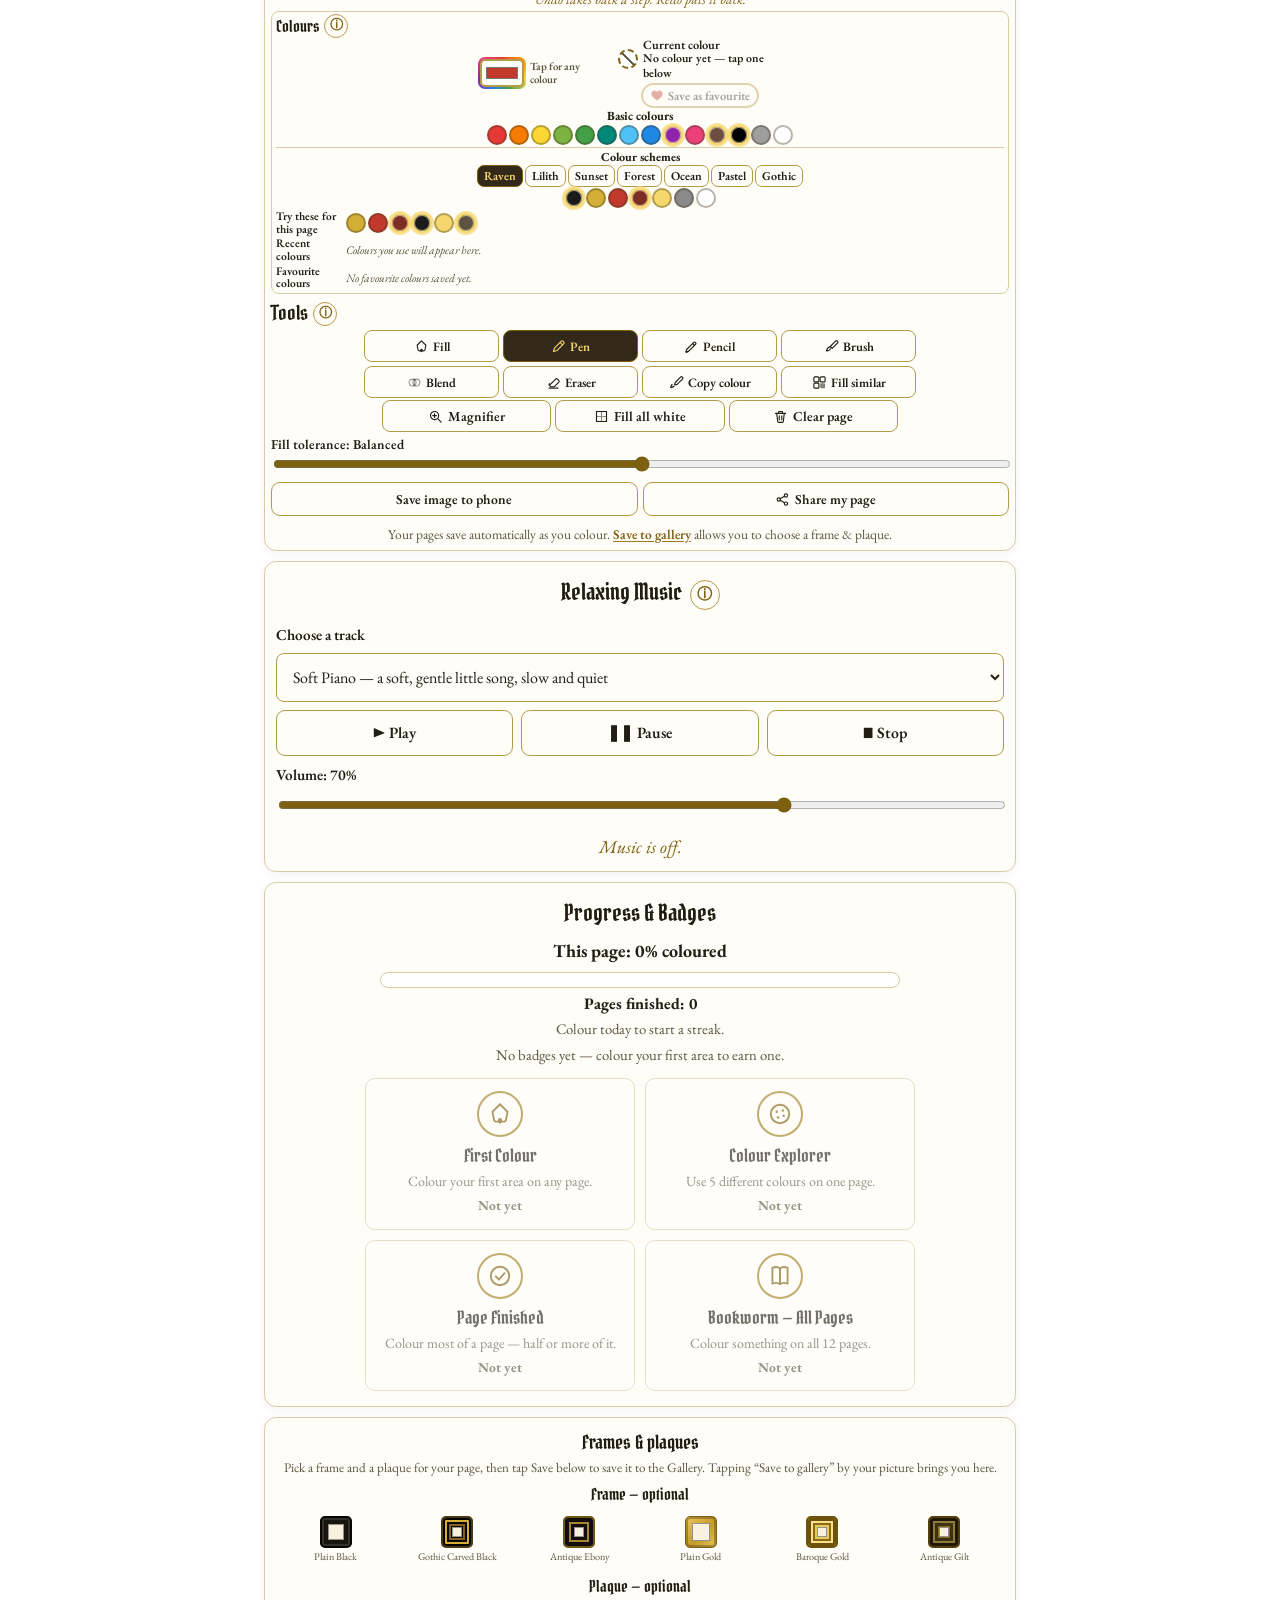
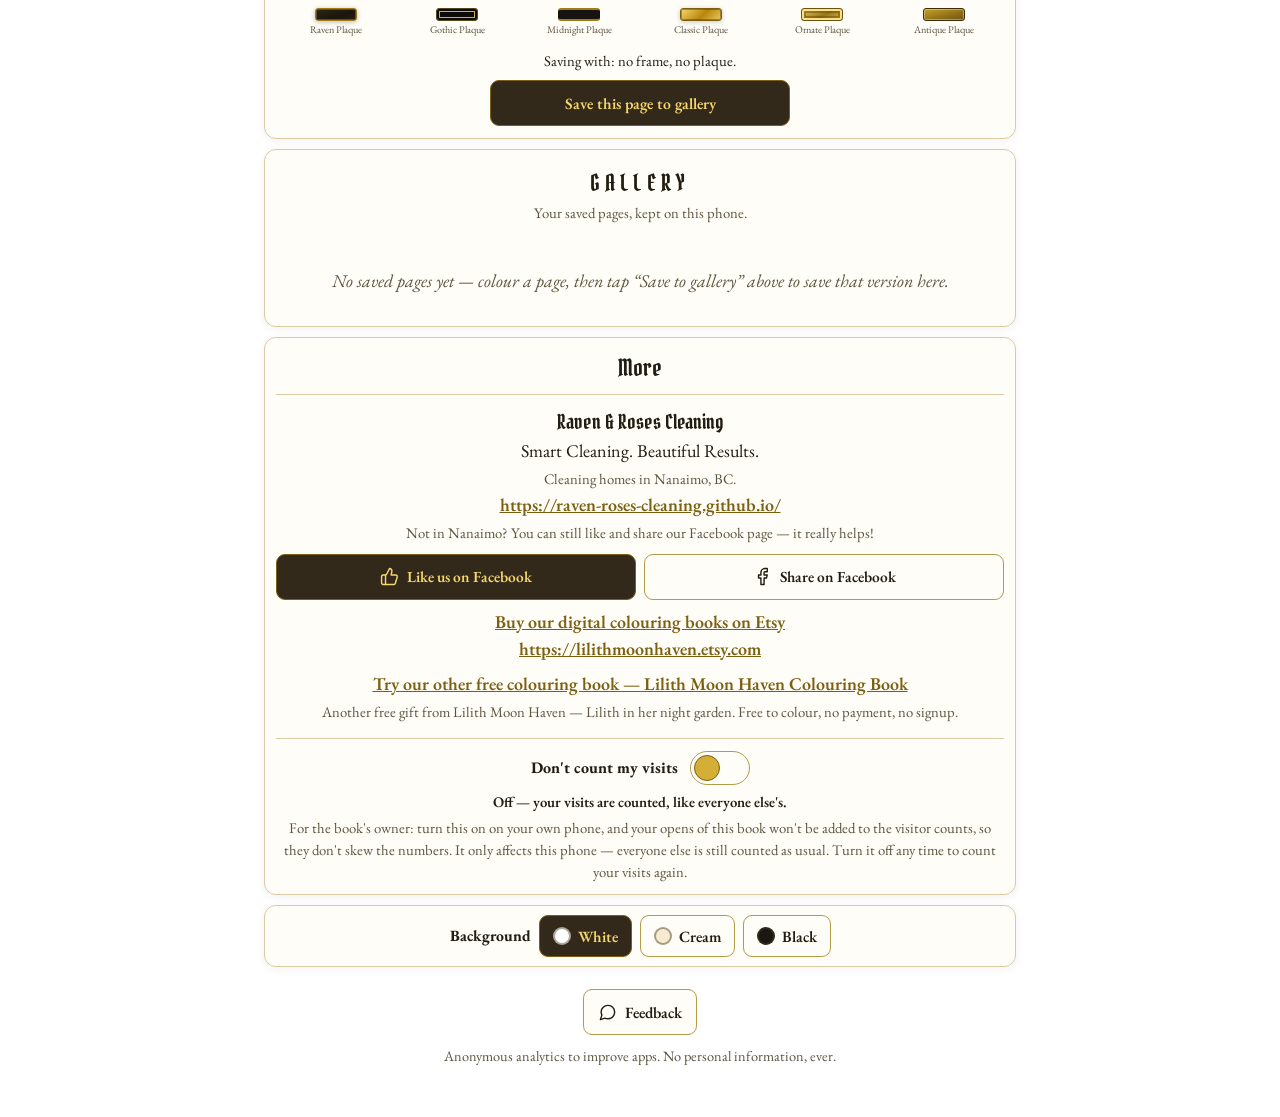
==== commit 06df3a61: "Add Raven colouring book Page 14 — Raven above the rose garden maze" ====
--- a/colouring-book/index.html
+++ b/colouring-book/index.html
@@ -2062,7 +2062,7 @@
   "level5": { "label": "Level 5 — Super intricate", "short": "Level 5 · Super intricate", "dots": "●●●●●", "blurb": "Lots of tiny detail — for a long, absorbing colour." }
 };
 var LEVEL_ORDER = ["level1", "level2", "level3", "level4", "level5"];
-function levelLabel(page) { return page && page.level && LEVELS[page.level] ? LEVELS[page.level].label : ""; }
+function levelLabel(page) { if (page && page.levelLabel) return page.levelLabel; return page && page.level && LEVELS[page.level] ? LEVELS[page.level].label : ""; }
 
 var PAGES = [
   { "id": "cover",   "title": "Cover — Raven & Roses",                    "file": "media-generation-raven-colouring-title-page-v3-0-d2080ffa-02d7-4d5f-aae8-37447f1e4be4.webp", "level": "level4" },
@@ -2079,7 +2079,7 @@
   { "id": "page-11", "title": "Page 11 — Raven in the rugged mountains", "file": "media-generation-raven-rugged-mountain-level4-0-11fc21e4-8630-4edf-b4c8-e94ae7543057.webp", "level": "level4" },
   { "id": "page-12", "title": "Page 12 — Raven at the garden gate",       "file": "raven-page-12-garden-gate.webp", "level": "level1", "addedOn": "2026-11-09" },
   { "id": "page-13", "title": "Page 13 — Raven on the garden wall",       "file": "raven-page-13-garden-wall.webp", "level": "level1", "addedOn": "2026-11-16" },
-  { "id": "page-14", "title": "Page 14 — Raven above the rose garden maze", "file": "raven-page-14-rose-garden-maze.webp", "level": "level3", "addedOn": "2026-11-23" }
+  { "id": "page-14", "title": "Page 14 — Raven above the rose garden maze", "file": "raven-page-14-rose-garden-maze.webp", "level": "level3", "levelLabel": "Level 3 — Hard", "addedOn": "2026-11-23" }
 ];
 
 /* ---- New-page ribbon, for 3 days only ----
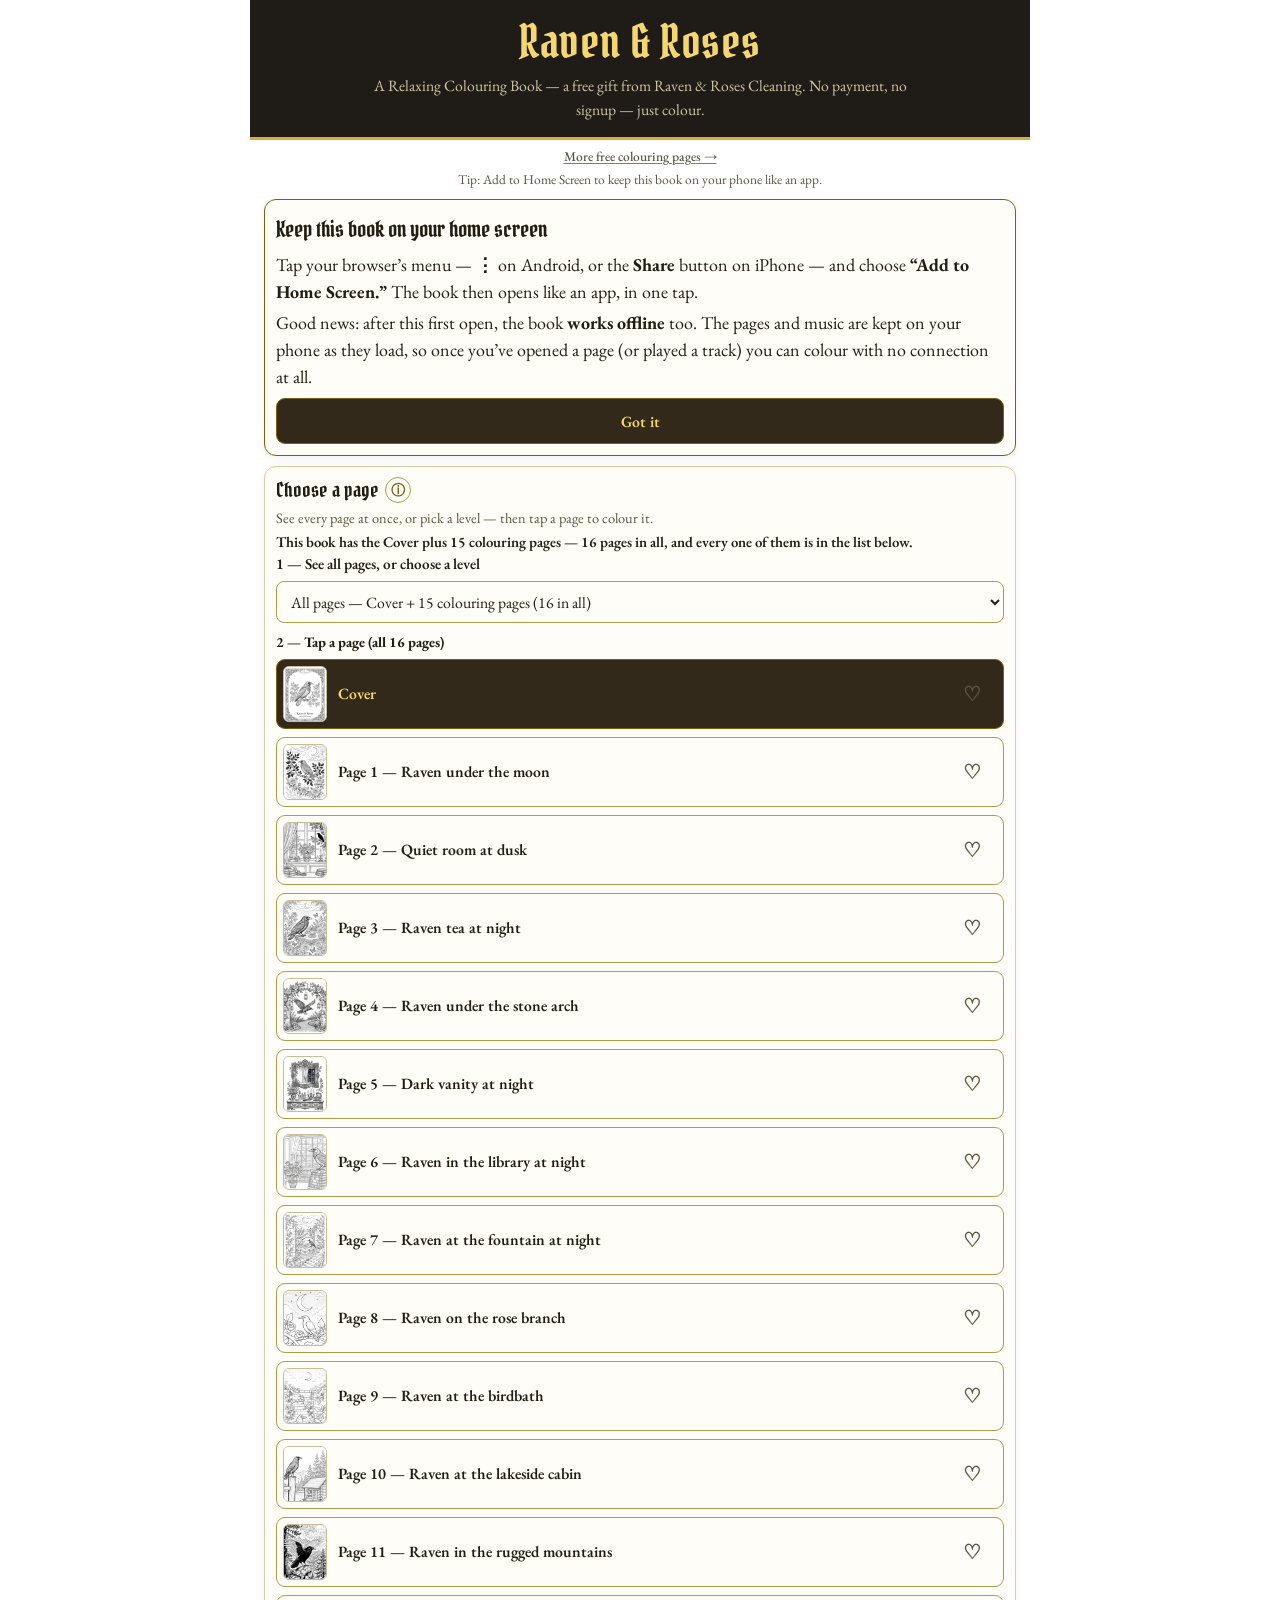
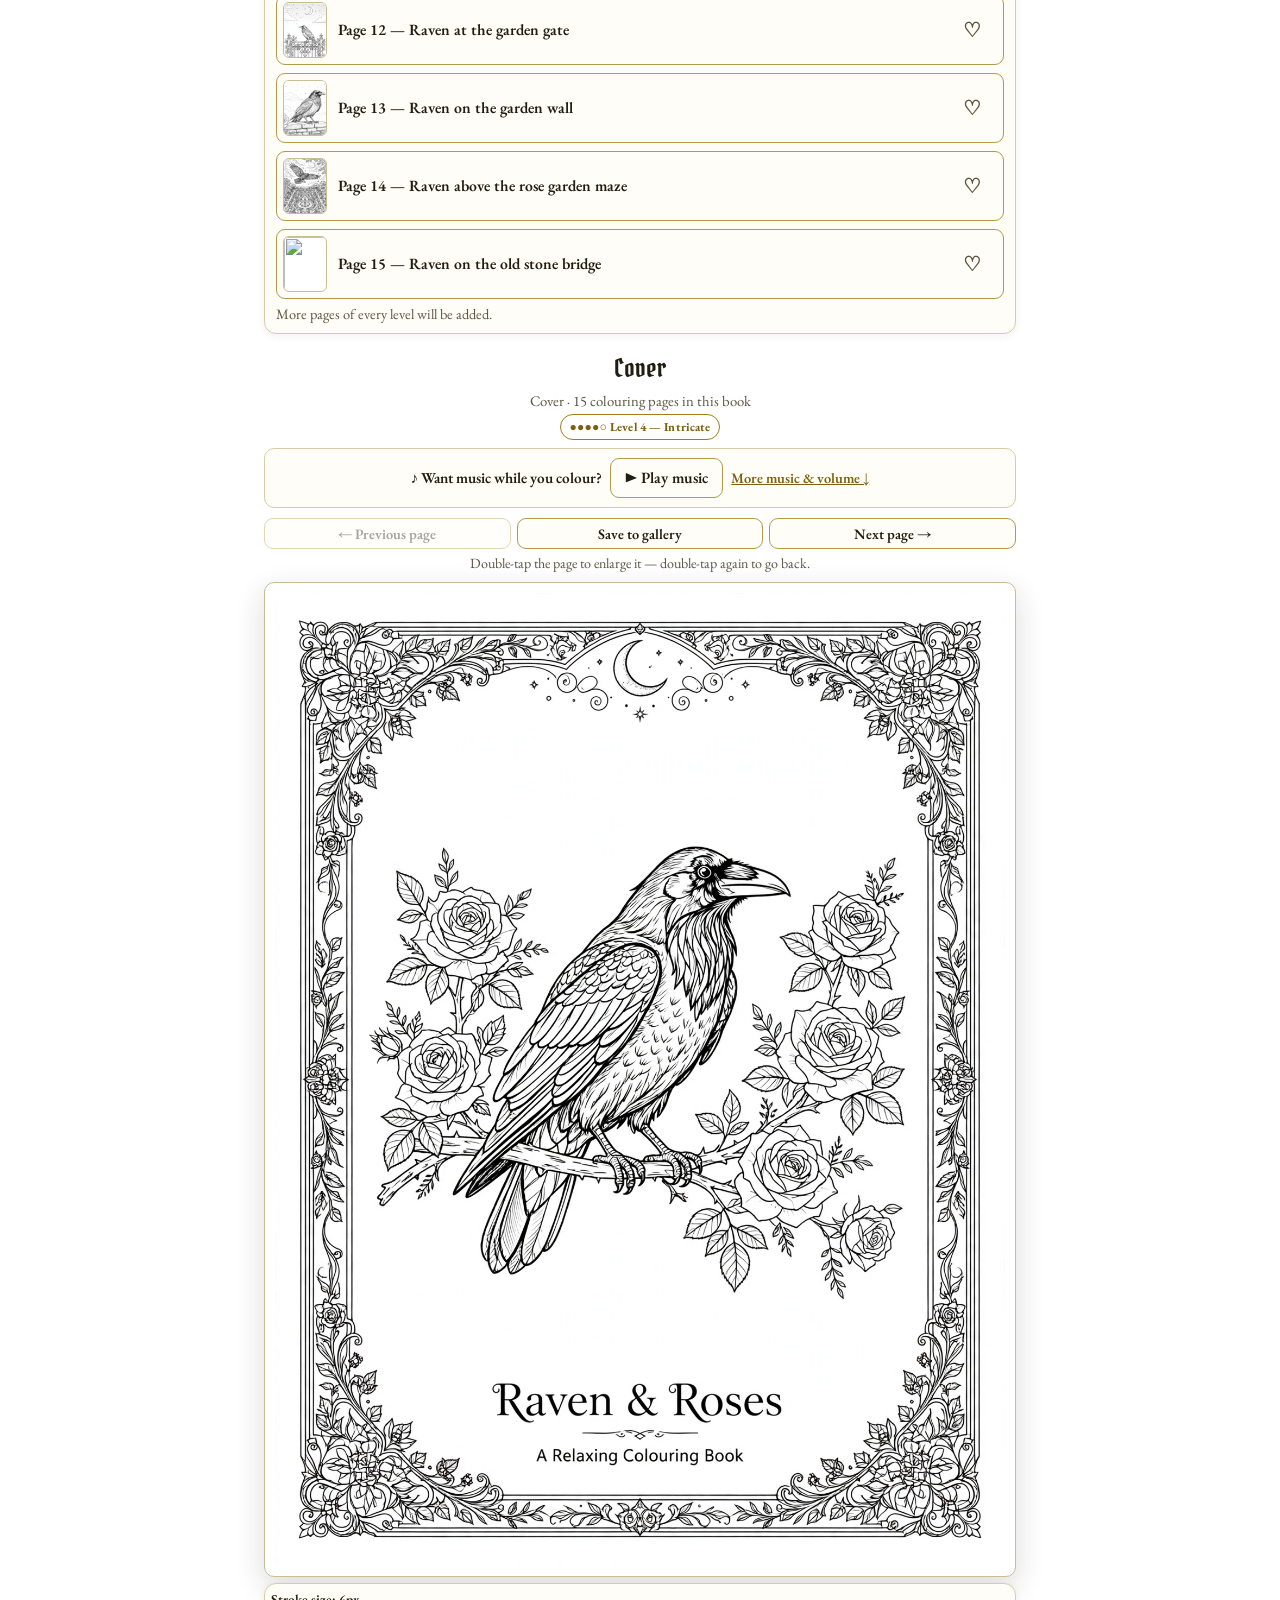
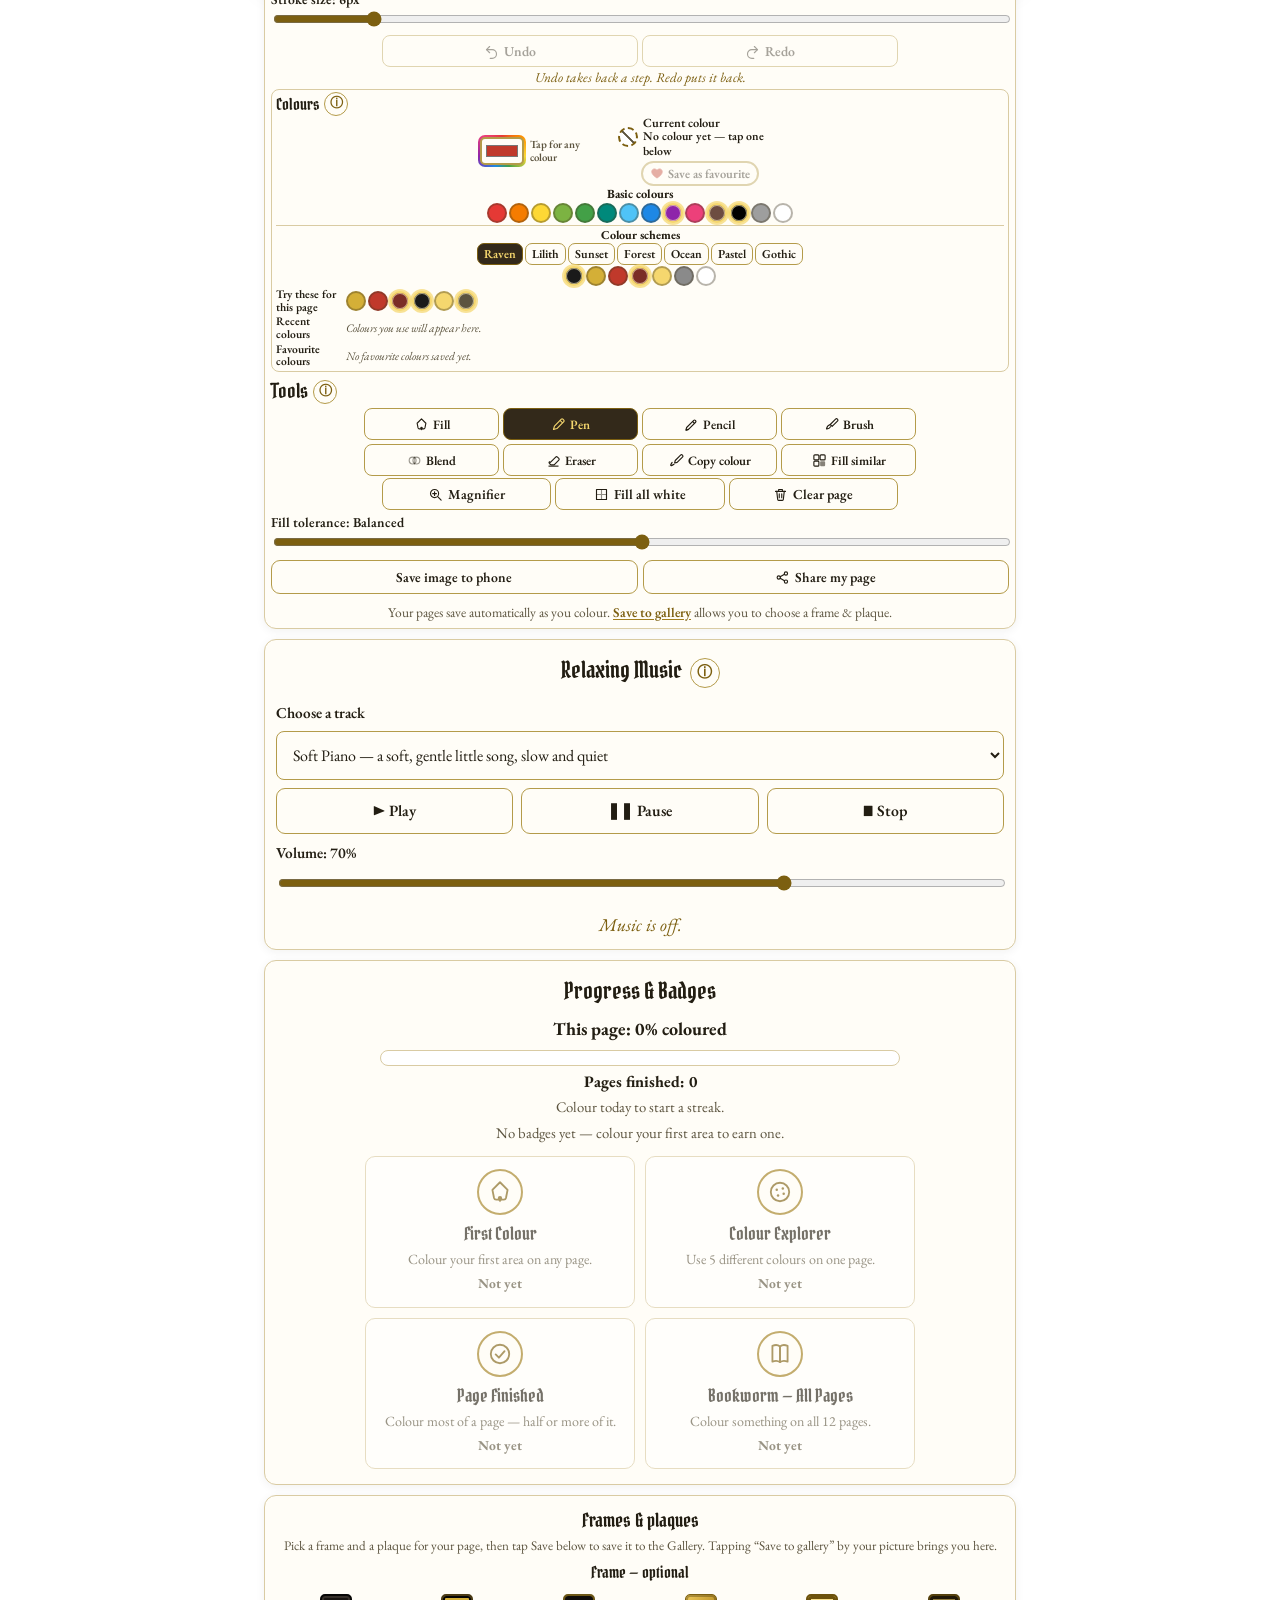
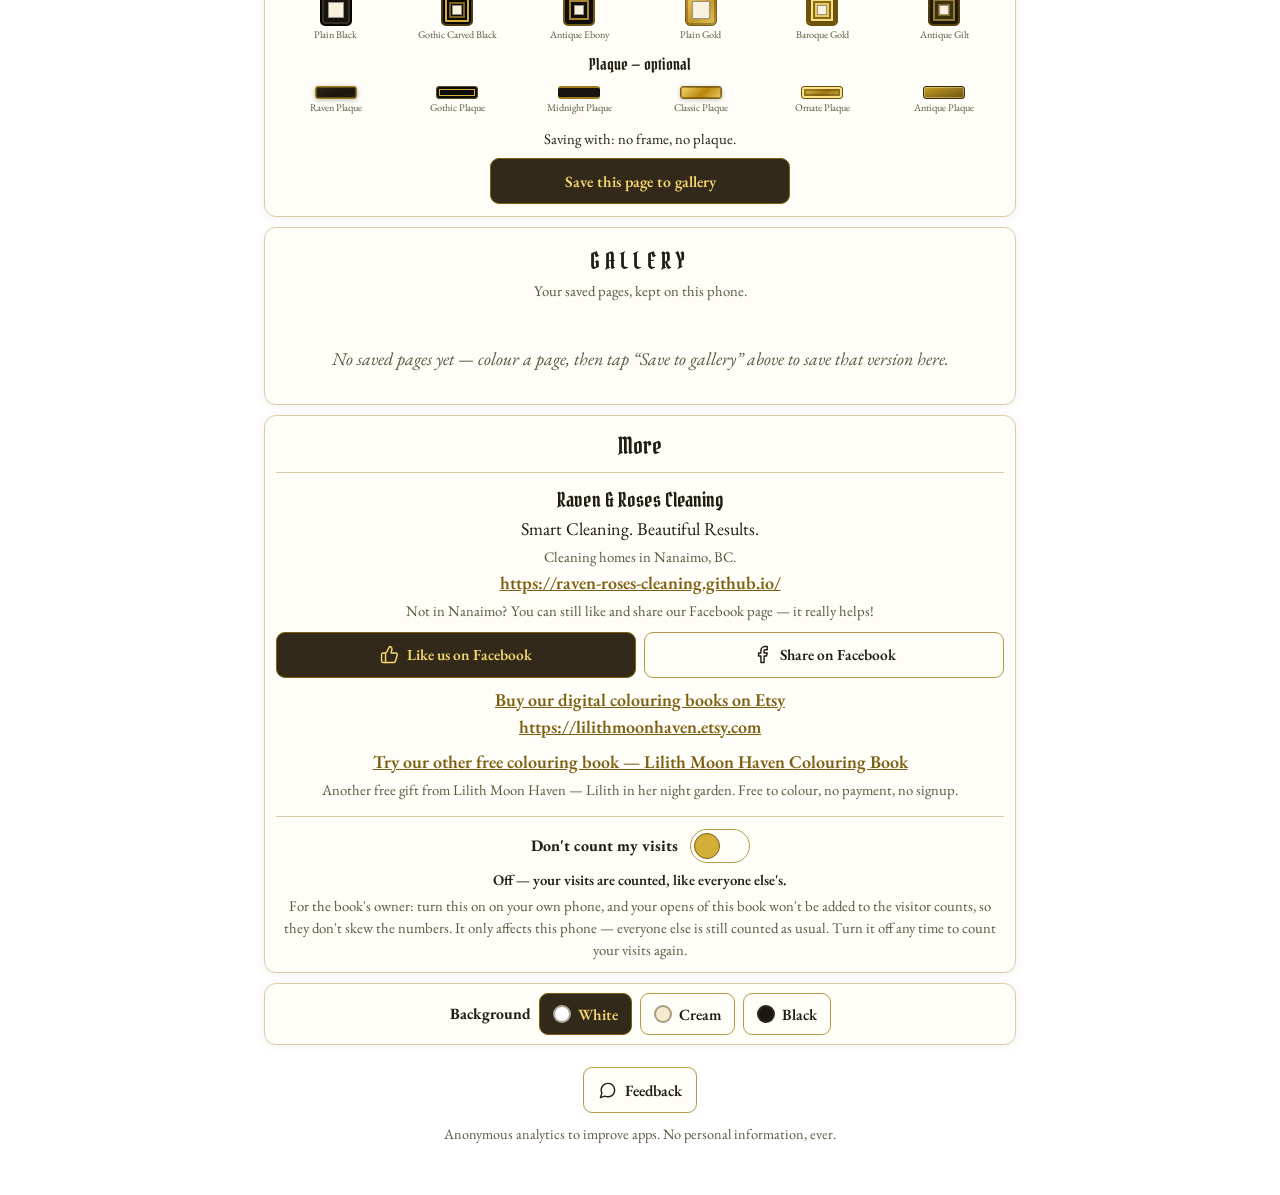
==== commit eb8e527d: "Add files via upload" ====
--- a/colouring-book/index.html
+++ b/colouring-book/index.html
@@ -2079,7 +2079,8 @@
   { "id": "page-11", "title": "Page 11 — Raven in the rugged mountains", "file": "media-generation-raven-rugged-mountain-level4-0-11fc21e4-8630-4edf-b4c8-e94ae7543057.webp", "level": "level4" },
   { "id": "page-12", "title": "Page 12 — Raven at the garden gate",       "file": "raven-page-12-garden-gate.webp", "level": "level1", "addedOn": "2026-11-09" },
   { "id": "page-13", "title": "Page 13 — Raven on the garden wall",       "file": "raven-page-13-garden-wall.webp", "level": "level1", "addedOn": "2026-11-16" },
-  { "id": "page-14", "title": "Page 14 — Raven above the rose garden maze", "file": "raven-page-14-rose-garden-maze.webp", "level": "level3", "levelLabel": "Level 3 — Hard", "addedOn": "2026-11-23" }
+  { "id": "page-14", "title": "Page 14 — Raven above the rose garden maze", "file": "raven-page-14-rose-garden-maze.webp", "level": "level3", "levelLabel": "Level 3 — Hard", "addedOn": "2026-11-23" },
+  { "id": "page-15", "title": "Page 15 — Raven on the old stone bridge", "file": "raven-page-15-old-stone-bridge.webp", "level": "level2", "levelLabel": "Level 2 — Medium", "addedOn": "2026-11-30" }
 ];
 
 /* ---- New-page ribbon, for 3 days only ----
@@ -4870,7 +4871,7 @@
   var pg = newestNewPage();
   if (!pg) { wrap.hidden = true; return; }
   var nameEl = $("top-new-ribbon-name");
-  if (nameEl) nameEl.textContent = pg.title + " · " + LEVELS[pg.level].short;
+  if (nameEl) nameEl.textContent = pg.title + " · " + levelLabel(pg);
   wrap.hidden = false;
   var btn = $("top-new-ribbon-btn");
   if (btn) {
